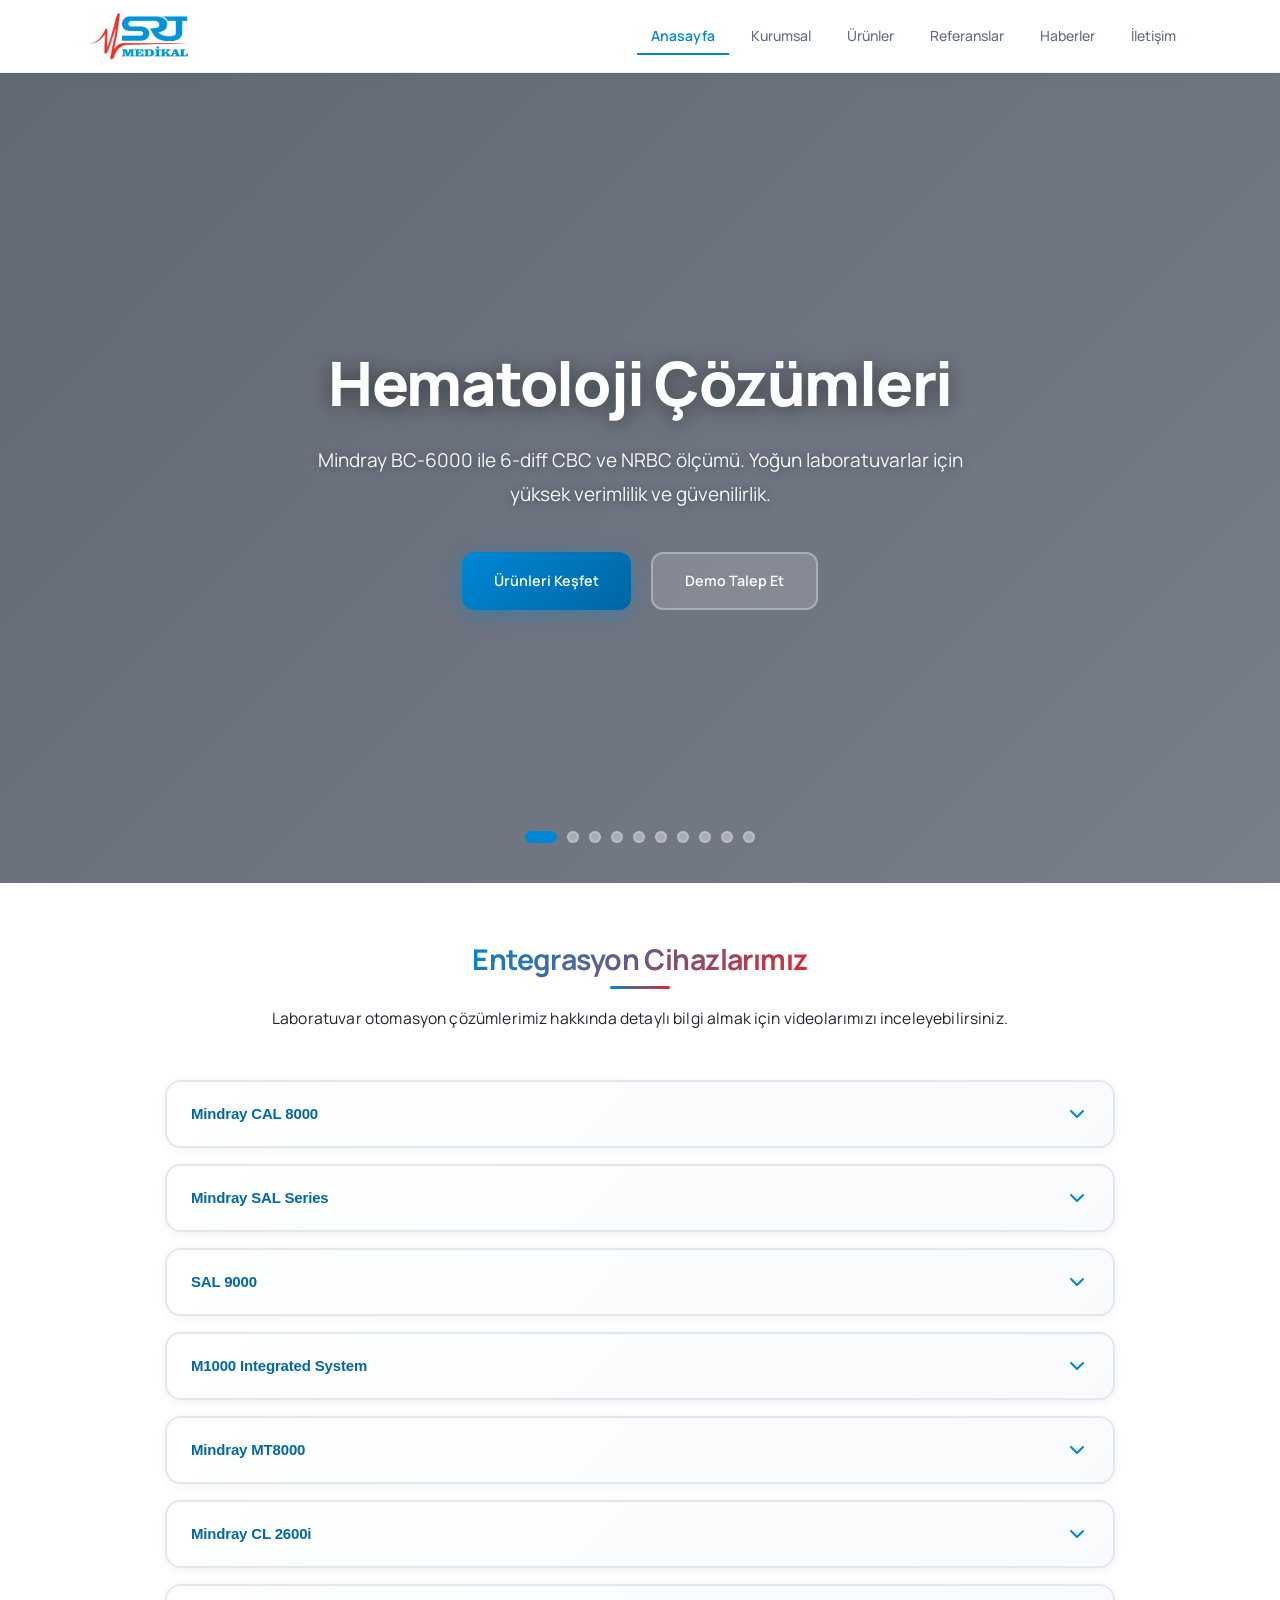
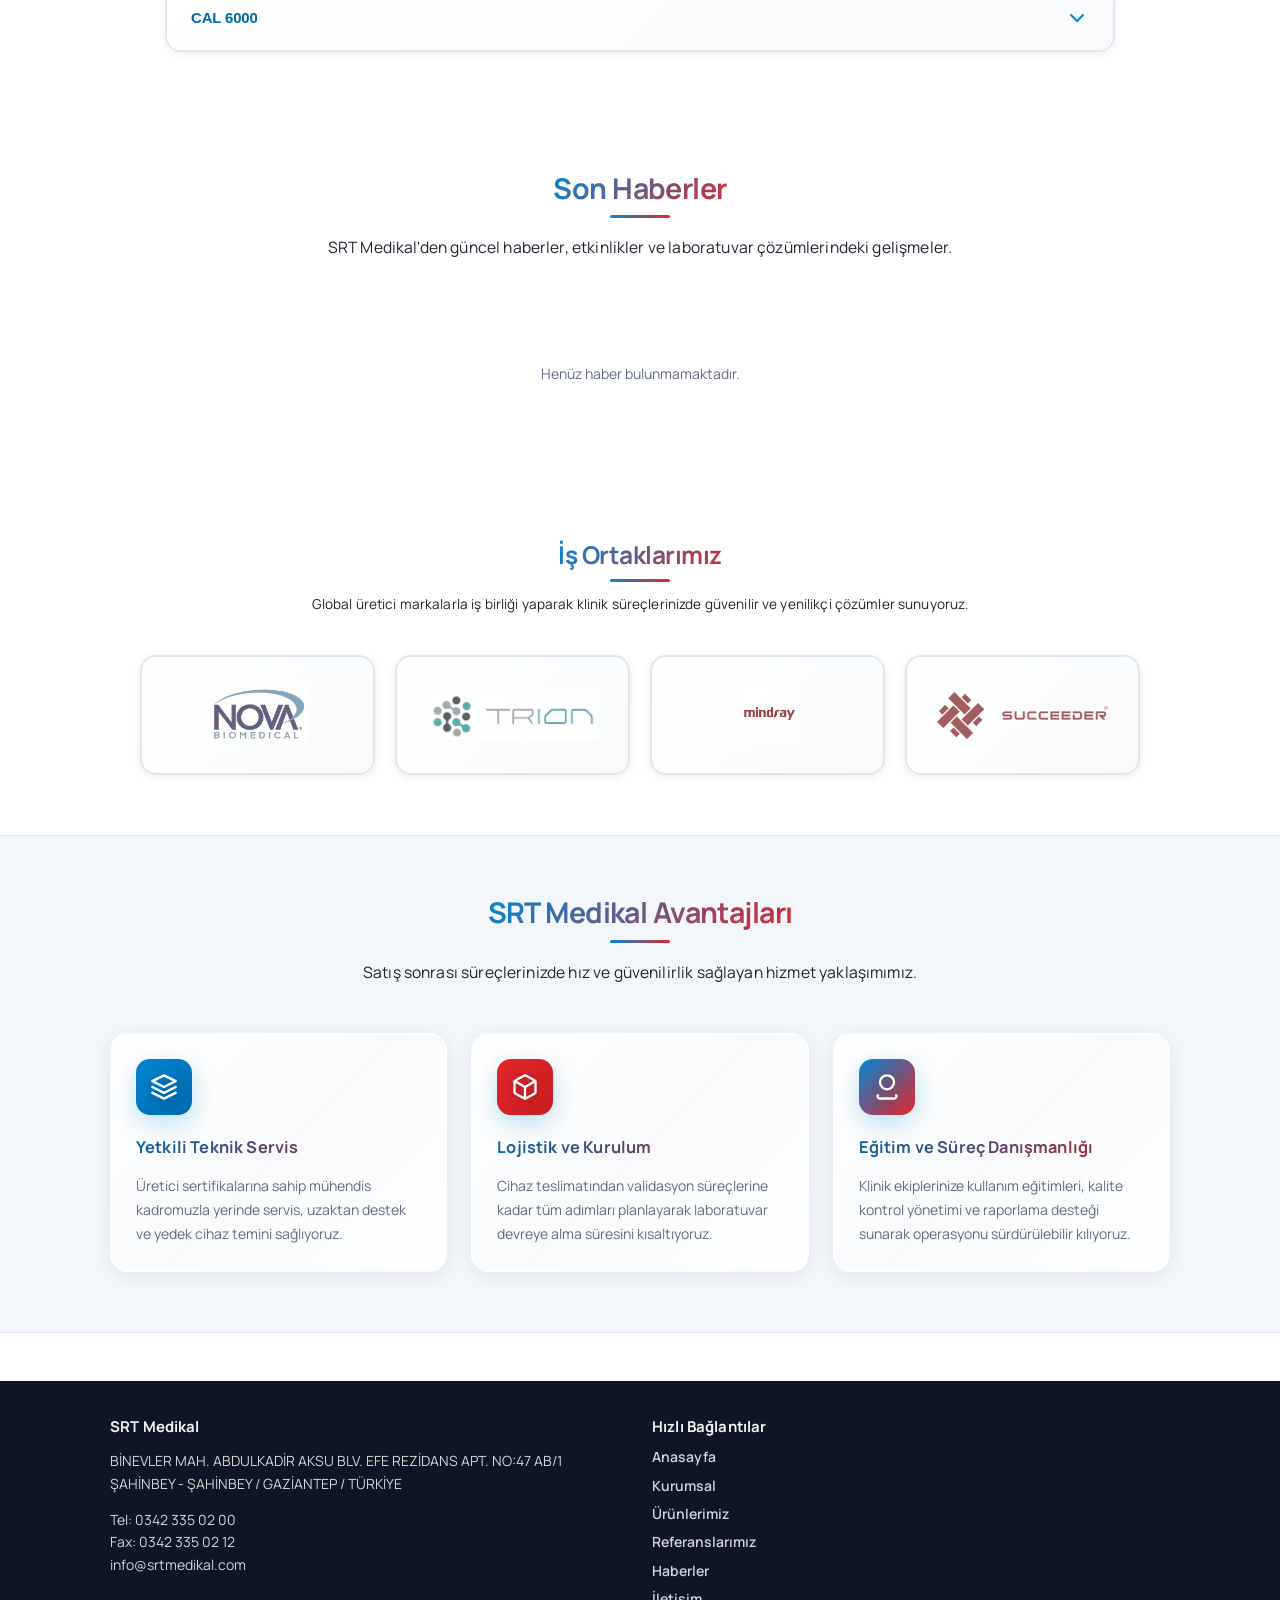
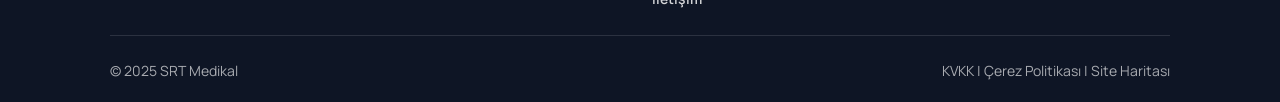
==== index.html @ 56315df8 "Add files via upload" ====
<!DOCTYPE html>
<html lang="tr">
  <head>
    <meta charset="utf-8" />
    <meta name="viewport" content="width=device-width, initial-scale=1, maximum-scale=5" />
    <title>SRT Medikal | Laboratuvar ve Yoğun Bakım Çözümleri</title>
    <meta
      name="description"
      content="SRT Medikal; hematoloji, kan gazı, biyokimya ve yoğun bakım çözümlerinde yetkili distribütör. Ürünlerimizi keşfedin, teknik destek ve teklif için bize ulaşın."
    />
    <link rel="preconnect" href="https://fonts.gstatic.com" crossorigin />
    <link
      href="https://fonts.googleapis.com/css2?family=Manrope:wght@400;500;600;700;800;900&display=swap&subset=latin,latin-ext"
      rel="stylesheet"
    />
    <link rel="stylesheet" href="css/styles.css?v=4.7" />
    <script src="js/main.js?v=4.4" defer></script>
    <script src="js/hero-slider.js" defer></script>
    <script src="js/news-data.js" defer></script>
    <script src="js/home-news.js" defer></script>
    <noscript>
      <style>
        body { font-family: -apple-system, BlinkMacSystemFont, 'Segoe UI', Arial, sans-serif; }
        .hero-home { min-height: 100vh; }
      </style>
    </noscript>
    <meta http-equiv="Cache-Control" content="no-cache, no-store, must-revalidate" />
    <meta http-equiv="Pragma" content="no-cache" />
    <meta http-equiv="Expires" content="0" />
  </head>
  <body>
    <a class="skip-link" href="#main">İçeriğe geç</a>
    <header class="site-header" id="top">
      <div class="container header-inner">
        <a class="brand" href="index.html" aria-label="SRT Medikal Anasayfa">
          <img src="logo.png" alt="SRT Medikal Logo" class="brand-mark" />
        </a>
        <nav class="primary-nav" aria-label="Ana menü">
          <button
            class="nav-toggle"
            type="button"
            aria-expanded="false"
            aria-controls="nav-links"
          >
            <span class="nav-toggle-line"></span>
            <span class="nav-toggle-line"></span>
            <span class="nav-toggle-line"></span>
            <span class="visually-hidden">Menüyü Aç/Kapat</span>
          </button>
          <ul class="nav-links" id="nav-links" aria-expanded="false">
            <li><a class="is-active" href="index.html" data-hero-image="0">Anasayfa</a></li>
            <li><a href="kurumsal.html" data-hero-image="1">Kurumsal</a></li>
            <li><a href="urunler.html" data-hero-image="2">Ürünler</a></li>
            <li><a href="referanslar.html" data-hero-image="3">Referanslar</a></li>
            <li><a href="haberler.html">Haberler</a></li>
            <li><a href="iletisim.html" data-hero-image="4">İletişim</a></li>
          </ul>
        </nav>
      </div>
    </header>

    <main id="main">
      <section class="hero-slider" aria-labelledby="hero-title">
        <div class="hero-slides">
          <!-- Slide 1 -->
          <div class="hero-slide active" style="background-image: url('https://www.mindray.com/content/dam/xpace/en/products-solutions/products/laboratory-diagnostics/hematology/medium-test-volume/bc-6000/glp18-s3.jpg');">
            <div class="hero-slide-overlay"></div>
            <div class="hero-slide-content">
              <h1 class="hero-slide-title">Hematoloji Çözümleri</h1>
              <p class="hero-slide-text">Mindray BC-6000 ile 6-diff CBC ve NRBC ölçümü. Yoğun laboratuvarlar için yüksek verimlilik ve güvenilirlik.</p>
              <div class="hero-slide-actions">
                <a href="urunler.html" class="btn-slide btn-primary-slide">Ürünleri Keşfet</a>
                <a href="iletisim.html" class="btn-slide btn-outline-slide">Demo Talep Et</a>
              </div>
            </div>
          </div>
          
          <!-- Slide 2 -->
          <div class="hero-slide hero-slide-blood-gas" style="background-image: url('https://bimedis.com/img/vimg/3958293/original');">
            <div class="hero-slide-overlay"></div>
            <div class="hero-slide-content">
              <h1 class="hero-slide-title">Kan Gazı Analiz Sistemleri</h1>
              <p class="hero-slide-text">Stat Profile Prime Plus ile 90 saniyede kapsamlı kritik bakım paneli. Otomatik sıvı QC desteği ile kesintisiz operasyon.</p>
              <div class="hero-slide-actions">
                <a href="urunler.html" class="btn-slide btn-primary-slide">Ürünleri Keşfet</a>
                <a href="iletisim.html" class="btn-slide btn-outline-slide">Demo Talep Et</a>
              </div>
            </div>
          </div>
          
          <!-- Slide 3 -->
          <div class="hero-slide" style="background-image: url('https://www.mindray.com/content/dam/xpace/en/products-solutions/products/laboratory-diagnostics/chemistry/medium-test-volume/bs-600m/bs-600m-fig2-pc.jpg');">
            <div class="hero-slide-overlay"></div>
            <div class="hero-slide-content">
              <h1 class="hero-slide-title">Biyokimya Analiz Platformları</h1>
              <p class="hero-slide-text">Mindray BS-600M ile modüler tasarım ve düşük reaktif tüketimi. Verimli laboratuvar operasyonları için ideal çözüm.</p>
              <div class="hero-slide-actions">
                <a href="urunler.html" class="btn-slide btn-primary-slide">Ürünleri Keşfet</a>
                <a href="iletisim.html" class="btn-slide btn-outline-slide">Demo Talep Et</a>
              </div>
            </div>
          </div>
          
          <!-- Slide 4 -->
          <div class="hero-slide" style="background-image: url('https://static.wixstatic.com/media/48ddcc_31ad8bd85962411aba14ca8b6271fc6b~mv2.jpg/v1/crop/x_0,y_85,w_2560,h_1429/fill/w_1210,h_678,al_c,q_85,usm_0.66_1.00_0.01,enc_avif,quality_auto/TRIchem-FRONT.jpg');">
            <div class="hero-slide-overlay"></div>
            <div class="hero-slide-content">
              <h1 class="hero-slide-title">İdrar Analiz Çözümleri</h1>
              <p class="hero-slide-text">Tam otomatik idrar mikroskopisi ve kimyasal analiz sistemleri. Hızlı ve güvenilir sonuçlar için gelişmiş teknoloji.</p>
              <div class="hero-slide-actions">
                <a href="urunler.html" class="btn-slide btn-primary-slide">Ürünleri Keşfet</a>
                <a href="iletisim.html" class="btn-slide btn-outline-slide">Demo Talep Et</a>
              </div>
            </div>
          </div>
          
          <!-- Slide 5 -->
          <div class="hero-slide" style="background-image: url('https://www.mindray.com/content/dam/xpace/en/products-solutions/products/laboratory-diagnostics/chemistry/large-test-volume/bs-2000m/glp29-s1-web.jpg');">
            <div class="hero-slide-overlay"></div>
            <div class="hero-slide-content">
              <h1 class="hero-slide-title">Yüksek Hacimli Biyokimya</h1>
              <p class="hero-slide-text">Mindray BS-2000M ile yüksek hacimli laboratuvarlar için gelişmiş biyokimya analizi. Tam otomatik işlem ve yüksek verimlilik.</p>
              <div class="hero-slide-actions">
                <a href="urunler.html" class="btn-slide btn-primary-slide">Ürünleri Keşfet</a>
                <a href="iletisim.html" class="btn-slide btn-outline-slide">Demo Talep Et</a>
              </div>
            </div>
          </div>
          
          <!-- Slide 6 -->
          <div class="hero-slide" style="background-image: url('https://www.mindray.com/content/dam/xpace/en/products-solutions/products/laboratory-diagnostics/chemiluminescence-immunoassay/large-test-volume/sal-6000/glp96-s2.jpg');">
            <div class="hero-slide-overlay"></div>
            <div class="hero-slide-content">
              <h1 class="hero-slide-title">Entegre Laboratuvar Sistemleri</h1>
              <p class="hero-slide-text">SAL 6000 ile kimya ve immünoassay entegrasyonu. Yüksek hacimli laboratuvarlar için ideal çözüm ve otomasyon.</p>
              <div class="hero-slide-actions">
                <a href="urunler.html" class="btn-slide btn-primary-slide">Ürünleri Keşfet</a>
                <a href="iletisim.html" class="btn-slide btn-outline-slide">Demo Talep Et</a>
              </div>
            </div>
          </div>
          
          <!-- Slide 7 -->
          <div class="hero-slide" style="background-image: url('https://www.succeeder.com/uploads/SF9200_20220713095902.jpg');">
            <div class="hero-slide-overlay"></div>
            <div class="hero-slide-content">
              <h1 class="hero-slide-title">Koagülasyon Analizörleri</h1>
              <p class="hero-slide-text">Succeeder SF-9200 ile tam otomatik pıhtılaşma analizi. Büyük düzey laboratuvarlar için yüksek kapasiteli sistem ve geniş test menüsü.</p>
              <div class="hero-slide-actions">
                <a href="urunler.html" class="btn-slide btn-primary-slide">Ürünleri Keşfet</a>
                <a href="iletisim.html" class="btn-slide btn-outline-slide">Demo Talep Et</a>
              </div>
            </div>
          </div>
          
          <!-- Slide 8 -->
          <div class="hero-slide" style="background-image: url('https://www.mindray.com/content/dam/xpace/en/products-solutions/products/laboratory-diagnostics/chemiluminescence-immunoassay/large-test-volume/cl-6000i/glp60-s2.jpg');">
            <div class="hero-slide-overlay"></div>
            <div class="hero-slide-content">
              <h1 class="hero-slide-title">Hormon Çözümleri</h1>
              <p class="hero-slide-text">Mindray CL-6000i kemilüminesans immünoassay analizörü. Yüksek test hacmi laboratuvarlar için tam otomatik ve güvenilir sonuçlar.</p>
              <div class="hero-slide-actions">
                <a href="urunler.html" class="btn-slide btn-primary-slide">Ürünleri Keşfet</a>
                <a href="iletisim.html" class="btn-slide btn-outline-slide">Demo Talep Et</a>
              </div>
            </div>
          </div>
          
          <!-- Slide 9 -->
          <div class="hero-slide" style="background-image: url('https://novabiodev.com/wp-content/uploads/2025/01/New_glucose_meter_blood_gas_analyzer_press_release-257x300.png');">
            <div class="hero-slide-overlay"></div>
            <div class="hero-slide-content">
              <h1 class="hero-slide-title">Hospital Glukoz/Keton Metre</h1>
              <p class="hero-slide-text">StatStrip Yeni Nesil ile Linux tabanlı işletim sistemi ve gelişmiş siber güvenlik. Tüm kritik hasta örnekleri için FDA onaylı tek glukoz metre.</p>
              <div class="hero-slide-actions">
                <a href="urunler.html" class="btn-slide btn-primary-slide">Ürünleri Keşfet</a>
                <a href="iletisim.html" class="btn-slide btn-outline-slide">Demo Talep Et</a>
              </div>
            </div>
          </div>
          
          <!-- Slide 10 -->
          <div class="hero-slide" style="background-image: url('https://static.wixstatic.com/media/48ddcc_e982a02749e948119611a377b3e0fdd2~mv2.jpg/v1/fill/w_720,h_450,al_c,lg_1,q_80,enc_avif,quality_auto/48ddcc_e982a02749e948119611a377b3e0fdd2~mv2.jpg');">
            <div class="hero-slide-overlay"></div>
            <div class="hero-slide-content">
              <h1 class="hero-slide-title">İdrar Mikroskopisi Analizörü</h1>
              <p class="hero-slide-text">TRIsed-200 ile yapay zeka destekli tam otomatik idrar mikroskopisi. Akış hücresi teknolojisi ve 120 test/saat kapasitesi.</p>
              <div class="hero-slide-actions">
                <a href="urunler.html" class="btn-slide btn-primary-slide">Ürünleri Keşfet</a>
                <a href="iletisim.html" class="btn-slide btn-outline-slide">Demo Talep Et</a>
              </div>
            </div>
          </div>
        </div>
        
        <!-- Navigation dots -->
        <div class="hero-nav-dots">
          <span class="hero-dot active" data-slide="0"></span>
          <span class="hero-dot" data-slide="1"></span>
          <span class="hero-dot" data-slide="2"></span>
          <span class="hero-dot" data-slide="3"></span>
          <span class="hero-dot" data-slide="4"></span>
          <span class="hero-dot" data-slide="5"></span>
          <span class="hero-dot" data-slide="6"></span>
          <span class="hero-dot" data-slide="7"></span>
          <span class="hero-dot" data-slide="8"></span>
          <span class="hero-dot" data-slide="9"></span>
        </div>
      </section>

      <section class="section" aria-labelledby="integration-title">
        <div class="container">
          <div class="integration-header">
            <h2 id="integration-title" class="integration-title">
              <span class="title-text">Entegrasyon Cihazlarımız</span>
            </h2>
            <p class="integration-lead">
              Laboratuvar otomasyon çözümlerimiz hakkında detaylı bilgi almak için videolarımızı inceleyebilirsiniz.
            </p>
          </div>
          <div class="video-accordion-list">
            <article class="video-accordion-item">
              <button class="video-accordion-button" type="button" aria-expanded="false">
                <span class="video-accordion-title">Mindray CAL 8000</span>
                <svg class="video-accordion-icon" width="20" height="20" viewBox="0 0 24 24" fill="none">
                  <path d="M6 9L12 15L18 9" stroke="currentColor" stroke-width="2" stroke-linecap="round" stroke-linejoin="round"/>
                </svg>
              </button>
              <div class="video-accordion-content" hidden>
                <video controls>
                  <source src="entegrasyon/Mindray%20CAL%208000_5.mp4" type="video/mp4">
                  Tarayıcınız video oynatmayı desteklemiyor.
                </video>
              </div>
            </article>
            <article class="video-accordion-item">
              <button class="video-accordion-button" type="button" aria-expanded="false">
                <span class="video-accordion-title">Mindray SAL Series</span>
                <svg class="video-accordion-icon" width="20" height="20" viewBox="0 0 24 24" fill="none">
                  <path d="M6 9L12 15L18 9" stroke="currentColor" stroke-width="2" stroke-linecap="round" stroke-linejoin="round"/>
                </svg>
              </button>
              <div class="video-accordion-content" hidden>
                <video controls>
                  <source src="entegrasyon/Mindray%20SAL%20Series%20Introduction_2.mp4" type="video/mp4">
                  Tarayıcınız video oynatmayı desteklemiyor.
                </video>
              </div>
            </article>
            <article class="video-accordion-item">
              <button class="video-accordion-button" type="button" aria-expanded="false">
                <span class="video-accordion-title">SAL 9000</span>
                <svg class="video-accordion-icon" width="20" height="20" viewBox="0 0 24 24" fill="none">
                  <path d="M6 9L12 15L18 9" stroke="currentColor" stroke-width="2" stroke-linecap="round" stroke-linejoin="round"/>
                </svg>
              </button>
              <div class="video-accordion-content" hidden>
                <video controls>
                  <source src="entegrasyon/SAL%209000%20Integrated%20Chemistry%20and%20Immunoassay%20System.mp4" type="video/mp4">
                  Tarayıcınız video oynatmayı desteklemiyor.
                </video>
              </div>
            </article>
            <article class="video-accordion-item">
              <button class="video-accordion-button" type="button" aria-expanded="false">
                <span class="video-accordion-title">M1000 Integrated System</span>
                <svg class="video-accordion-icon" width="20" height="20" viewBox="0 0 24 24" fill="none">
                  <path d="M6 9L12 15L18 9" stroke="currentColor" stroke-width="2" stroke-linecap="round" stroke-linejoin="round"/>
                </svg>
              </button>
              <div class="video-accordion-content" hidden>
                <video controls>
                  <source src="entegrasyon/M1000%20Integrated%20System_%20Expanding%20your%20possibilities%20with%20just%204.5m%C2%B2.mp4" type="video/mp4">
                  Tarayıcınız video oynatmayı desteklemiyor.
                </video>
              </div>
            </article>
            <article class="video-accordion-item">
              <button class="video-accordion-button" type="button" aria-expanded="false">
                <span class="video-accordion-title">Mindray MT8000</span>
                <svg class="video-accordion-icon" width="20" height="20" viewBox="0 0 24 24" fill="none">
                  <path d="M6 9L12 15L18 9" stroke="currentColor" stroke-width="2" stroke-linecap="round" stroke-linejoin="round"/>
                </svg>
              </button>
              <div class="video-accordion-content" hidden>
                <video controls>
                  <source src="entegrasyon/MT8000%20Mindray_%20Automatizaci%C3%B3n%20Total%20para%20Laboratorios%20Inteligentes%20_%20Tecnolog%C3%ADa%20M%C3%A9dica%20Avanzada.mp4" type="video/mp4">
                  Tarayıcınız video oynatmayı desteklemiyor.
                </video>
              </div>
            </article>
            <article class="video-accordion-item">
              <button class="video-accordion-button" type="button" aria-expanded="false">
                <span class="video-accordion-title">Mindray CL 2600i</span>
                <svg class="video-accordion-icon" width="20" height="20" viewBox="0 0 24 24" fill="none">
                  <path d="M6 9L12 15L18 9" stroke="currentColor" stroke-width="2" stroke-linecap="round" stroke-linejoin="round"/>
                </svg>
              </button>
              <div class="video-accordion-content" hidden>
                <video controls>
                  <source src="entegrasyon/Mindray%20CL%202600i.mp4" type="video/mp4">
                  Tarayıcınız video oynatmayı desteklemiyor.
                </video>
              </div>
            </article>
            <article class="video-accordion-item">
              <button class="video-accordion-button" type="button" aria-expanded="false">
                <span class="video-accordion-title">CAL 6000</span>
                <svg class="video-accordion-icon" width="20" height="20" viewBox="0 0 24 24" fill="none">
                  <path d="M6 9L12 15L18 9" stroke="currentColor" stroke-width="2" stroke-linecap="round" stroke-linejoin="round"/>
                </svg>
              </button>
              <div class="video-accordion-content" hidden>
                <video controls>
                  <source src="entegrasyon/CAL%206000%20Bench-top%20Cellular%20Analysis%20Line%20-%20Hematology%20Automation%20within%20Reach.mp4" type="video/mp4">
                  Tarayıcınız video oynatmayı desteklemiyor.
                </video>
              </div>
            </article>
          </div>
        </div>
      </section>

      <section class="section" aria-labelledby="latest-news-title">
        <div class="container">
          <div class="news-header-home">
            <h2 id="latest-news-title" class="news-title-home">
              <span class="title-text">Son Haberler</span>
            </h2>
            <p class="news-lead-home">
              SRT Medikal'den güncel haberler, etkinlikler ve laboratuvar çözümlerindeki gelişmeler.
            </p>
          </div>
          <div id="latest-news-container" class="latest-news-grid"></div>
          <div id="latest-news-loading" class="news-loading-home" style="display: none;">
            <p>Haberler yükleniyor...</p>
          </div>
          <div id="latest-news-empty" class="news-empty-home" style="display: none;">
            <p>Henüz haber bulunmamaktadır.</p>
          </div>
        </div>
      </section>

      <section class="section" aria-labelledby="partners-title">
        <div class="container">
          <div class="partners-header">
            <h2 id="partners-title" class="partners-title">
              <span class="title-text">İş Ortaklarımız</span>
            </h2>
            <p class="partners-lead">
              Global üretici markalarla iş birliği yaparak klinik süreçlerinizde güvenilir ve yenilikçi çözümler sunuyoruz.
            </p>
          </div>
          <div class="partner-logos">
            <div class="partner-logo-card">
              <img
                src="iş/53e14ddc-0109-0039-a057-657b97b1da42.jpg"
                alt="İş ortağı logosu 1"
              />
            </div>
            <div class="partner-logo-card">
              <img
                src="iş/Adsız.jpg"
                alt="İş ortağı logosu 2"
              />
            </div>
            <div class="partner-logo-card">
              <img
                src="iş/images.png"
                alt="İş ortağı logosu 3"
              />
            </div>
            <div class="partner-logo-card">
              <img
                src="iş/logo_new.webp"
                alt="İş ortağı logosu 4"
              />
            </div>
          </div>
        </div>
      </section>

      <section class="section section-light" aria-labelledby="support-title">
        <div class="container">
          <div class="advantages-header">
            <h2 id="support-title" class="advantages-title">
              <span class="title-text">SRT Medikal Avantajları</span>
            </h2>
            <p class="advantages-lead">
              Satış sonrası süreçlerinizde hız ve güvenilirlik sağlayan hizmet yaklaşımımız.
            </p>
          </div>
          <div class="info-columns">
            <article class="info-card">
              <div class="info-card-icon">
                <svg width="48" height="48" viewBox="0 0 24 24" fill="none" xmlns="http://www.w3.org/2000/svg">
                  <path d="M12 2L2 7L12 12L22 7L12 2Z" stroke="currentColor" stroke-width="2" stroke-linecap="round" stroke-linejoin="round"/>
                  <path d="M2 17L12 22L22 17" stroke="currentColor" stroke-width="2" stroke-linecap="round" stroke-linejoin="round"/>
                  <path d="M2 12L12 17L22 12" stroke="currentColor" stroke-width="2" stroke-linecap="round" stroke-linejoin="round"/>
                </svg>
              </div>
              <h3>Yetkili Teknik Servis</h3>
              <p>
                Üretici sertifikalarına sahip mühendis kadromuzla yerinde servis, uzaktan destek ve
                yedek cihaz temini sağlıyoruz.
              </p>
            </article>
            <article class="info-card">
              <div class="info-card-icon">
                <svg width="48" height="48" viewBox="0 0 24 24" fill="none" xmlns="http://www.w3.org/2000/svg">
                  <path d="M21 16V8C20.9996 7.64928 20.9071 7.30481 20.7315 7.00116C20.556 6.69751 20.3037 6.44536 20 6.27L13 2.27C12.696 2.09446 12.3511 2.00205 12 2.00205C11.6489 2.00205 11.304 2.09446 11 2.27L4 6.27C3.69626 6.44536 3.44398 6.69751 3.26846 7.00116C3.09294 7.30481 3.00036 7.64928 3 8V16C3.00036 16.3507 3.09294 16.6952 3.26846 16.9988C3.44398 17.3025 3.69626 17.5546 4 17.73L11 21.73C11.304 21.9055 11.6489 21.9979 12 21.9979C12.3511 21.9979 12.696 21.9055 13 21.73L20 17.73C20.3037 17.5546 20.556 17.3025 20.7315 16.9988C20.9071 16.6952 20.9996 16.3507 21 16Z" stroke="currentColor" stroke-width="2" stroke-linecap="round" stroke-linejoin="round"/>
                  <path d="M3.27 6.96L12 12.01L20.73 6.96" stroke="currentColor" stroke-width="2" stroke-linecap="round" stroke-linejoin="round"/>
                  <path d="M12 22.08V12" stroke="currentColor" stroke-width="2" stroke-linecap="round" stroke-linejoin="round"/>
                </svg>
              </div>
              <h3>Lojistik ve Kurulum</h3>
              <p>
                Cihaz teslimatından validasyon süreçlerine kadar tüm adımları planlayarak laboratuvar
                devreye alma süresini kısaltıyoruz.
              </p>
            </article>
            <article class="info-card">
              <div class="info-card-icon">
                <svg width="48" height="48" viewBox="0 0 24 24" fill="none" xmlns="http://www.w3.org/2000/svg">
                  <path d="M12 14C15.3137 14 18 11.3137 18 8C18 4.68629 15.3137 2 12 2C8.68629 2 6 4.68629 6 8C6 11.3137 8.68629 14 12 14Z" stroke="currentColor" stroke-width="2" stroke-linecap="round" stroke-linejoin="round"/>
                  <path d="M4.27 19C4.08724 19.3031 3.97851 19.6457 3.951 20C3.97851 20.3543 4.08724 20.6969 4.27 21C4.45276 21.3031 4.70547 21.5568 5.00882 21.7396C5.31217 21.9223 5.65676 22.0291 6.011 22.05C6.36524 22.0709 6.71839 22.0062 7.043 21.86H16.957C17.2816 22.0062 17.6348 22.0709 17.989 22.05C18.3432 22.0291 18.6878 21.9223 18.9912 21.7396C19.2945 21.5568 19.5472 21.3031 19.73 21C19.9128 20.6969 20.0215 20.3543 20.049 20C20.0215 19.6457 19.9128 19.3031 19.73 19" stroke="currentColor" stroke-width="2" stroke-linecap="round" stroke-linejoin="round"/>
                </svg>
              </div>
              <h3>Eğitim ve Süreç Danışmanlığı</h3>
              <p>
                Klinik ekiplerinize kullanım eğitimleri, kalite kontrol yönetimi ve raporlama desteği
                sunarak operasyonu sürdürülebilir kılıyoruz.
              </p>
            </article>
          </div>
        </div>
      </section>
    </main>

    <footer class="site-footer">
      <div class="container footer-inner">
        <div class="footer-top">
          <div class="footer-block">
            <h3>SRT Medikal</h3>
            <p>
              BİNEVLER MAH. ABDULKADİR AKSU BLV. EFE REZİDANS APT. NO:47 AB/1 ŞAHİNBEY -
              ŞAHİNBEY / GAZİANTEP / TÜRKİYE
            </p>
            <p>
              <a href="tel:+903423350200">Tel: 0342 335 02 00</a><br />
              <a href="fax:+903423350212">Fax: 0342 335 02 12</a><br />
              <a href="mailto:info@srtmedikal.com">info@srtmedikal.com</a>
            </p>
          </div>
          <div class="footer-block">
            <h3>Hızlı Bağlantılar</h3>
            <ul class="footer-links">
              <li><a href="index.html">Anasayfa</a></li>
              <li><a href="kurumsal.html">Kurumsal</a></li>
              <li><a href="urunler.html">Ürünlerimiz</a></li>
              <li><a href="referanslar.html">Referanslarımız</a></li>
              <li><a href="haberler.html">Haberler</a></li>
              <li><a href="iletisim.html">İletişim</a></li>
            </ul>
          </div>
        </div>
        <div class="footer-bottom">
          <span>© 2025 SRT Medikal</span>
          <span>KVKK | Çerez Politikası | Site Haritası</span>
        </div>
      </div>
    </footer>
    <script>
      // Mobil menü için inline script - güvenilir çalışması için
      (function() {
        function initMobileMenu() {
          const navToggle = document.querySelector('.nav-toggle');
          const navLinks = document.querySelector('.nav-links');
          
          if (!navToggle || !navLinks) {
            console.log('Menu elements not found');
            return;
          }
          
          console.log('Menu elements found, setting up listeners');
          
          navToggle.addEventListener('click', function(e) {
            e.preventDefault();
            e.stopPropagation();
            console.log('Menu button clicked');
            
            const isOpen = navLinks.classList.contains('is-open');
            console.log('Current state:', isOpen);
            
            if (isOpen) {
              navLinks.classList.remove('is-open');
              navToggle.setAttribute('aria-expanded', 'false');
              navLinks.setAttribute('aria-expanded', 'false');
              console.log('Menu closed');
            } else {
              navLinks.classList.add('is-open');
              navToggle.setAttribute('aria-expanded', 'true');
              navLinks.setAttribute('aria-expanded', 'true');
              console.log('Menu opened');
            }
          });
          
          // Linklere tıklandığında menüyü kapat
          navLinks.querySelectorAll('a').forEach(function(link) {
            link.addEventListener('click', function() {
              navLinks.classList.remove('is-open');
              navToggle.setAttribute('aria-expanded', 'false');
              navLinks.setAttribute('aria-expanded', 'false');
            });
          });
        }
        
        // DOM yüklendiğinde çalıştır
        if (document.readyState === 'loading') {
          document.addEventListener('DOMContentLoaded', initMobileMenu);
        } else {
          initMobileMenu();
        }
        
        // Ek güvenlik için kısa bir gecikme ile de çalıştır
        setTimeout(initMobileMenu, 100);
      })();
    </script>
  </body>
</html>
---- css/styles.css ----
:root {
  --blue: #0087d4;
  --blue-dark: #0067aa;
  --red: #e5252a;
  --red-dark: #c51f24;
  --gray-050: #fafbfd;
  --gray-100: #f3f6fb;
  --gray-200: #e1e7f1;
  --gray-400: #98a2b8;
  --gray-600: #626c82;
  --gray-800: #1f2430;
  --radius-lg: 18px;
  --radius-md: 14px;
  --radius-sm: 8px;
  --transition: 180ms ease-in-out;
  font-family: 'Manrope', -apple-system, BlinkMacSystemFont, 'Segoe UI', Roboto, 'Helvetica Neue', Arial, sans-serif;
}

/* Global site ölçeklendirme - %85 küçültme */
html {
  font-size: 85%;
}

/* Font loading fallback */
@supports not (font-display: swap) {
  body {
    font-family: -apple-system, BlinkMacSystemFont, 'Segoe UI', Roboto, 'Helvetica Neue', Arial, sans-serif;
  }
}

*,
*::before,
*::after {
  box-sizing: border-box;
}

html {
  -webkit-text-size-adjust: 100%;
  -ms-text-size-adjust: 100%;
}

body {
  margin: 0;
  padding: 0;
  font-size: 14px;
  line-height: 1.6;
  color: var(--gray-800);
  background: #fff;
  font-family: 'Manrope', -apple-system, BlinkMacSystemFont, 'Segoe UI', Roboto, 'Helvetica Neue', Arial, sans-serif;
  -webkit-font-smoothing: antialiased;
  -moz-osx-font-smoothing: grayscale;
  text-rendering: optimizeLegibility;
  overflow-x: hidden;
}

/* Touch-friendly elements */
button,
a,
input,
select,
textarea {
  touch-action: manipulation;
  -webkit-tap-highlight-color: rgba(0, 135, 212, 0.2);
}

button,
.btn,
.nav-toggle {
  min-height: 44px;
  min-width: 44px;
}

img {
  max-width: 100%;
  display: block;
}

.visually-hidden {
  position: absolute;
  width: 1px;
  height: 1px;
  padding: 0;
  margin: -1px;
  overflow: hidden;
  clip: rect(0, 0, 0, 0);
  white-space: nowrap;
  border: 0;
}

a {
  text-decoration: none;
  color: inherit;
}

.skip-link {
  position: absolute;
  left: 16px;
  top: -999px;
  background: var(--blue);
  color: #fff;
  padding: 8px 12px;
  border-radius: var(--radius-sm);
}

.skip-link:focus {
  top: 16px;
}

.container {
  width: min(1100px, 92%);
  margin: 0 auto;
  padding: 0 20px;
}

@media (max-width: 640px) {
  .container {
    padding: 0 16px;
  }
}

@media (max-width: 480px) {
  .container {
    padding: 0 12px;
  }
}

.site-header {
  position: sticky;
  top: 0;
  z-index: 20;
  background: rgba(255, 255, 255, 0.98);
  backdrop-filter: blur(20px) saturate(180%);
  -webkit-backdrop-filter: blur(20px) saturate(180%);
  border-bottom: 1px solid rgba(0, 0, 0, 0.06);
  box-shadow: 0 2px 16px rgba(0, 0, 0, 0.04);
  transition: all 0.3s ease;
}

.site-header-overlay {
  position: absolute;
  top: 0;
  left: 0;
  right: 0;
  background: rgba(0, 0, 0, 0.25);
  backdrop-filter: blur(25px) saturate(180%);
  -webkit-backdrop-filter: blur(25px) saturate(180%);
  border-bottom: 1px solid rgba(255, 255, 255, 0.08);
  transition: all 0.4s cubic-bezier(0.4, 0, 0.2, 1);
  margin: 0;
  padding: 0;
  z-index: 100;
  box-shadow: 0 4px 24px rgba(0, 0, 0, 0.1);
}

.site-header-overlay:hover {
  background: rgba(0, 0, 0, 0.4);
  backdrop-filter: blur(30px) saturate(180%);
  -webkit-backdrop-filter: blur(30px) saturate(180%);
  border-bottom-color: rgba(255, 255, 255, 0.12);
  box-shadow: 0 8px 32px rgba(0, 0, 0, 0.15);
}

.header-inner {
  display: flex;
  align-items: center;
  justify-content: space-between;
  gap: 16px;
  padding: 12px 0;
}

@media (max-width: 640px) {
  .header-inner {
    padding: 12px 0;
    gap: 16px;
  }
}

@media (max-width: 480px) {
  .header-inner {
    padding: 10px 0;
    gap: 12px;
  }
}

.brand {
  display: inline-flex;
  align-items: center;
  gap: 12px;
  font-weight: 700;
  letter-spacing: 0.08em;
  text-transform: uppercase;
  font-size: 16px;
}

.brand-mark {
  height: 48px;
  width: auto;
}

@media (max-width: 640px) {
  .brand-mark {
    height: 42px;
  }
}

@media (max-width: 480px) {
  .brand-mark {
    height: 38px;
  }
}

.site-header-overlay .brand-mark {
  filter: brightness(0) invert(1);
  -webkit-filter: brightness(0) invert(1);
}

.primary-nav {
  display: flex;
  align-items: center;
  gap: 14px;
}

.nav-toggle {
  display: none;
  flex-direction: column;
  gap: 4px;
  padding: 8px;
  border: none;
  background: none;
  cursor: pointer;
  touch-action: manipulation;
  -webkit-tap-highlight-color: transparent;
  z-index: 1001;
  position: relative;
  -webkit-appearance: none;
  appearance: none;
}

.nav-toggle:focus {
  outline: 2px solid var(--blue);
  outline-offset: 2px;
}

.nav-toggle span {
  width: 22px;
  height: 2px;
  background: var(--gray-800);
}

.site-header-overlay .nav-toggle span {
  background: rgba(255, 255, 255, 0.95);
  box-shadow: 0 2px 4px rgba(0, 0, 0, 0.3);
  transition: all 0.3s ease;
}

.site-header-overlay .nav-toggle:hover span {
  background: #fff;
  box-shadow: 0 2px 6px rgba(0, 0, 0, 0.4);
}

.nav-links {
  list-style: none;
  display: flex;
  align-items: center;
  gap: 8px;
  margin: 0;
  padding: 0;
  font-weight: 600;
}

.nav-links a {
  color: var(--gray-600);
  transition: all 0.4s cubic-bezier(0.4, 0, 0.2, 1);
  position: relative;
}

.site-header-overlay .nav-links a {
  color: rgba(255, 255, 255, 0.85);
  font-weight: 500;
  padding: 10px 18px;
  border-radius: 8px;
  transition: all 0.3s ease;
  position: relative;
  font-size: 0.95rem;
  letter-spacing: 0.01em;
}

.site-header-overlay .nav-links a:hover {
  color: #fff;
  background: rgba(255, 255, 255, 0.1);
}

.site-header-overlay .nav-links a.is-active {
  color: #fff;
  background: rgba(255, 255, 255, 0.15);
  font-weight: 600;
}

.nav-links a:hover,
.nav-links a.is-active {
  color: var(--red);
}

.nav-links a {
  position: relative;
  padding: 8px 14px;
  border-radius: 6px;
  transition: all 0.2s ease;
  font-weight: 500;
}

.nav-links a::after {
  content: '';
  position: absolute;
  left: 0;
  right: 0;
  bottom: -2px;
  height: 2px;
  background: var(--blue);
  transform: scaleX(0);
  transform-origin: left;
  transition: transform 0.3s ease;
}

.site-header-overlay .nav-links a::after {
  display: none;
}

.nav-links a:hover {
  color: var(--blue);
}

.nav-links a:hover::after,
.nav-links a.is-active::after {
  transform: scaleX(1);
}

.nav-links a.is-active {
  color: var(--blue);
  font-weight: 600;
}

.site-header-overlay .nav-links a:hover {
  background: rgba(255, 255, 255, 0.2);
}

.header-cta {
  padding: 8px 14px;
  border-radius: var(--radius-sm);
  background: var(--red);
  color: #fff;
  font-weight: 600;
  font-size: 0.9rem;
}

.header-cta:hover {
  background: var(--red-dark);
}

/* HERO SLIDER - Fotoğraf ve yazılar akıyor */
.hero-slider {
  position: relative;
  width: 100%;
  height: 90vh;
  min-height: 600px;
  max-height: 900px;
  overflow: hidden;
  margin-top: 0;
}

.hero-slides {
  position: relative;
  width: 100%;
  height: 100%;
}

.hero-slide {
  position: absolute;
  top: 0;
  left: 0;
  width: 100%;
  height: 100%;
  background-size: cover;
  background-position: center;
  background-repeat: no-repeat;
  opacity: 0;
  transition: opacity 1s ease-in-out;
  display: flex;
  align-items: center;
  justify-content: center;
}

.hero-slide.active {
  opacity: 1;
  z-index: 1;
}

/* Kan Gazı slide için özel stil - diğerleri gibi cover */
.hero-slide-blood-gas {
  background-size: cover;
  background-position: center center;
}

.hero-slide-overlay {
  position: absolute;
  top: 0;
  left: 0;
  width: 100%;
  height: 100%;
  background: linear-gradient(135deg, rgba(15, 23, 42, 0.65) 0%, rgba(30, 41, 59, 0.6) 100%);
  z-index: 1;
}

.hero-slide-content {
  position: relative;
  z-index: 2;
  max-width: 900px;
  padding: 60px 50px;
  text-align: center;
  color: #fff;
  animation: slideInUp 0.8s ease-out;
}

@keyframes slideInUp {
  from {
    opacity: 0;
    transform: translateY(30px);
  }
  to {
    opacity: 1;
    transform: translateY(0);
  }
}

.hero-slide-title {
  margin: 0 0 24px;
  font-size: clamp(2.5rem, 6vw, 4.5rem);
  font-weight: 800;
  line-height: 1.2;
  letter-spacing: -0.02em;
  color: #fff;
  text-shadow: 0 2px 20px rgba(0, 0, 0, 0.5);
}

.hero-slide-text {
  margin: 0 0 40px;
  font-size: clamp(1.1rem, 2.2vw, 1.4rem);
  line-height: 1.8;
  color: rgba(255, 255, 255, 0.95);
  text-shadow: 0 1px 10px rgba(0, 0, 0, 0.4);
  max-width: 700px;
  margin-left: auto;
  margin-right: auto;
}

.hero-slide-actions {
  display: flex;
  gap: 20px;
  justify-content: center;
  flex-wrap: wrap;
}

.btn-slide {
  display: inline-flex;
  align-items: center;
  gap: 10px;
  padding: 16px 32px;
  font-size: 1.05rem;
  font-weight: 600;
  text-decoration: none;
  border-radius: 12px;
  transition: all 0.3s ease;
  border: none;
  cursor: pointer;
}

.btn-primary-slide {
  background: linear-gradient(135deg, #0087d4 0%, #0066a3 100%);
  color: #fff;
  box-shadow: 0 4px 20px rgba(0, 135, 212, 0.4);
}

.btn-primary-slide:hover {
  transform: translateY(-3px);
  box-shadow: 0 6px 25px rgba(0, 135, 212, 0.5);
}

.btn-outline-slide {
  background: rgba(255, 255, 255, 0.15);
  color: #fff;
  border: 2px solid rgba(255, 255, 255, 0.3);
  backdrop-filter: blur(10px);
  -webkit-backdrop-filter: blur(10px);
}

.btn-outline-slide:hover {
  background: rgba(255, 255, 255, 0.25);
  border-color: rgba(255, 255, 255, 0.5);
  transform: translateY(-3px);
}

/* Navigation dots */
.hero-nav-dots {
  position: absolute;
  bottom: 40px;
  left: 50%;
  transform: translateX(-50%);
  z-index: 10;
  display: flex;
  gap: 10px;
  flex-wrap: wrap;
  justify-content: center;
  max-width: 90%;
}

.hero-dot {
  width: 12px;
  height: 12px;
  border-radius: 50%;
  background: rgba(255, 255, 255, 0.4);
  cursor: pointer;
  transition: all 0.3s ease;
  border: 2px solid rgba(255, 255, 255, 0.2);
}

.hero-dot:hover {
  background: rgba(255, 255, 255, 0.6);
  transform: scale(1.2);
}

.hero-dot.active {
  background: #0087d4;
  border-color: #0087d4;
  width: 32px;
  border-radius: 6px;
}

@media (max-width: 768px) {
  .hero-slider {
    height: 80vh;
    min-height: 500px;
  }
  
  .hero-slide-content {
    padding: 40px 30px;
  }
  
  .hero-slide-actions {
    flex-direction: column;
    width: 100%;
  }
  
  .btn-slide {
    width: 100%;
    justify-content: center;
  }
  
  .hero-nav-dots {
    bottom: 20px;
  }
}

/* Hero Background - Hidden (no animations) */
.hero-background {
  display: none;
}

.hero-home .site-header-overlay {
  z-index: 100;
}

/* Hero Container - Split Layout */
.hero-container {
  position: relative;
  z-index: 2;
  width: 100%;
  max-width: 1400px;
  margin: 0 auto;
  padding: 0 40px;
  display: grid;
  grid-template-columns: 1fr 1fr;
  gap: 80px;
  align-items: center;
  height: 85vh;
  max-height: 85vh;
  padding-top: 60px;
  padding-bottom: 30px;
  box-sizing: border-box;
}

@media (max-width: 1024px) {
  .hero-container {
    grid-template-columns: 1fr;
    gap: 40px;
    text-align: center;
  }
  
  .hero-content {
    padding: 30px;
    max-width: 600px;
    margin: 0 auto;
  }
  
  .hero-subtitle-modern {
    max-width: 100%;
    margin-left: auto;
    margin-right: auto;
  }
  
  .hero-actions-modern {
    justify-content: center;
  }
  
  .hero-stats-modern {
    justify-content: center;
  }
}

@media (max-width: 768px) {
  .hero-container {
    padding: 0 16px;
    padding-top: 100px;
    padding-bottom: 30px;
    gap: 0;
    height: auto;
    min-height: 100vh;
    max-height: none;
    display: flex;
    flex-direction: column;
    align-items: center;
    justify-content: center;
  }
  
  .hero-content {
    padding: 32px 24px;
    border-radius: 20px;
    background: linear-gradient(135deg, rgba(0, 0, 0, 0.55) 0%, rgba(0, 0, 0, 0.4) 100%);
    backdrop-filter: blur(25px);
    -webkit-backdrop-filter: blur(25px);
    width: 100%;
    max-width: 500px;
    margin: 0 auto;
    text-align: center;
  }
  
  .hero-content::before {
    border-radius: 20px 20px 0 0;
  }
  
  .hero-badge-new {
    font-size: 0.72rem;
    padding: 8px 14px;
    background: linear-gradient(135deg, rgba(0, 135, 212, 0.25) 0%, rgba(99, 102, 241, 0.2) 100%);
    border: 1px solid rgba(0, 135, 212, 0.35);
    color: #4dc3ff;
    margin-left: auto;
    margin-right: auto;
  }
  
  .hero-title-modern {
    font-size: clamp(1.8rem, 6.5vw, 2.5rem);
    margin-bottom: 16px;
    text-align: center;
  }
  
  .title-main {
    text-shadow: 0 2px 20px rgba(0, 0, 0, 0.5);
  }
  
  .title-accent {
    text-shadow: 0 2px 20px rgba(229, 37, 42, 0.4);
  }
  
  .hero-subtitle-modern {
    font-size: clamp(0.88rem, 3.5vw, 1rem);
    line-height: 1.7;
    color: rgba(255, 255, 255, 0.9);
    margin-bottom: 24px;
    text-shadow: 0 1px 10px rgba(0, 0, 0, 0.4);
    text-align: center;
    max-width: 100%;
  }
  
  .hero-actions-modern {
    flex-direction: column;
    gap: 12px;
    width: 100%;
    align-items: center;
    justify-content: center;
  }
  
  .btn-modern {
    width: 100%;
    max-width: 320px;
    padding: 16px 24px;
    font-size: 0.95rem;
    justify-content: center;
  }
  
  .stat-modern::after {
    display: none;
  }
  
  .hero-stats-modern {
    gap: 16px;
    flex-wrap: wrap;
    padding-top: 20px;
    justify-content: center;
  }
  
  .stat-modern {
    text-align: center;
  }
  
  .stat-number-modern {
    font-size: 1.4rem;
    text-shadow: 0 2px 10px rgba(0, 0, 0, 0.3);
  }
  
  .stat-label-modern {
    font-size: 0.72rem;
    color: rgba(255, 255, 255, 0.85);
  }
  
  /* Mobilde visual kısmı tamamen gizle */
  .hero-visual {
    min-height: 280px;
    max-height: 300px;
  }
  
  .product-cards-stack {
    height: 280px;
    max-width: 90%;
  }
  
  .floating-card {
    width: 280px;
    height: 220px;
  }
}

/* 480px ve altı - küçük telefonlar */
@media (max-width: 480px) {
  .hero-container {
    padding: 0 12px;
    padding-top: 90px;
    padding-bottom: 25px;
  }
  
  .hero-content {
    padding: 28px 20px;
    border-radius: 18px;
    max-width: 100%;
  }
  
  .hero-badge-new {
    font-size: 0.68rem;
    padding: 6px 12px;
    margin-bottom: 16px;
  }
  
  .hero-title-modern {
    font-size: clamp(1.5rem, 7vw, 2rem);
    margin-bottom: 14px;
    line-height: 1.2;
  }
  
  .hero-subtitle-modern {
    font-size: 0.85rem;
    line-height: 1.65;
    margin-bottom: 20px;
  }
  
  .btn-modern {
    padding: 14px 20px;
    font-size: 0.9rem;
    max-width: 100%;
  }
  
  .hero-stats-modern {
    gap: 12px;
    padding-top: 16px;
  }
  
  .stat-modern {
    flex: 1 1 45%;
    min-width: 0;
    text-align: center;
  }
  
  .stat-number-modern {
    font-size: 1.2rem;
  }
  
  .stat-label-modern {
    font-size: 0.68rem;
  }
}

/* Mobilde arka plan efektlerini optimize et - netlik için */
@media (max-width: 768px) {
  /* Floating orb'ları daha hafif yap */
  .floating-orb {
    opacity: 0.3;
    filter: blur(60px);
  }
  
  /* Scan line efektini kaldır - netlik için */
  .hero-background::after {
    display: none;
  }
  
  /* Grid overlay'i hafiflet */
  .hero-background .animated-grid {
    opacity: 0.03;
  }
  
  /* Noise texture'ı kaldır */
  .hero-background .noise-texture {
    display: none;
  }
  
  /* Conic gradient'i hafiflet */
  .hero-background .conic-gradient {
    opacity: 0.15;
  }
  
  /* Hero scroll indicator mobil optimizasyonu */
  .hero-scroll-indicator {
    bottom: 25px;
    font-size: 0.75rem;
    gap: 6px;
    color: rgba(255, 255, 255, 0.9);
    text-shadow: 0 2px 10px rgba(0, 0, 0, 0.5);
  }
  
  .hero-scroll-indicator svg {
    width: 22px;
    height: 22px;
    filter: drop-shadow(0 2px 6px rgba(0, 0, 0, 0.4));
  }
}

@media (max-width: 480px) {
  /* Daha küçük ekranlarda orb'ları daha da hafiflet */
  .floating-orb {
    opacity: 0.2;
    filter: blur(50px);
  }
  
  .hero-scroll-indicator {
    bottom: 20px;
    font-size: 0.7rem;
  }
  
  .hero-scroll-indicator svg {
    width: 20px;
    height: 20px;
  }
}

/* Hero Content - Premium Glass Effect */
.hero-content {
  position: relative;
  z-index: 3;
  animation: heroReveal 0.8s ease-out 0.2s both;
  padding: 52px 60px;
  background: linear-gradient(135deg, rgba(30, 41, 59, 0.6) 0%, rgba(15, 23, 42, 0.5) 100%);
  backdrop-filter: blur(28px);
  -webkit-backdrop-filter: blur(28px);
  border: 1px solid rgba(255, 255, 255, 0.15);
  border-radius: 32px;
  box-shadow: 
    0 40px 80px -12px rgba(0, 0, 0, 0.6),
    0 0 0 1px rgba(255, 255, 255, 0.08),
    inset 0 1px 0 rgba(255, 255, 255, 0.12);
}

.hero-content::before {
  content: '';
  position: absolute;
  top: 0;
  left: 0;
  right: 0;
  height: 1px;
  background: linear-gradient(90deg, transparent, rgba(0, 135, 212, 0.5), rgba(229, 37, 42, 0.5), transparent);
  opacity: 0.8;
  border-radius: 24px 24px 0 0;
}

@keyframes heroReveal {
  0% {
    opacity: 0;
    transform: translateY(30px);
  }
  100% {
    opacity: 1;
    transform: translateY(0);
  }
}

@keyframes fadeInLeft {
  from {
    opacity: 0;
    transform: translateX(-40px);
  }
  to {
    opacity: 1;
    transform: translateX(0);
  }
}

.hero-badge-new {
  display: inline-flex;
  align-items: center;
  gap: 8px;
  padding: 8px 16px;
  background: linear-gradient(135deg, rgba(0, 135, 212, 0.1) 0%, rgba(99, 102, 241, 0.08) 100%);
  border: 1px solid rgba(0, 135, 212, 0.2);
  border-radius: 50px;
  font-size: 0.75rem;
  font-weight: 600;
  color: rgba(0, 135, 212, 0.95);
  margin-bottom: 20px;
  backdrop-filter: blur(15px);
  -webkit-backdrop-filter: blur(15px);
  animation: badgeReveal 0.6s ease-out 0.1s both;
  text-transform: uppercase;
  letter-spacing: 0.1em;
  position: relative;
  overflow: hidden;
}

.hero-badge-new::before {
  display: none;
}

@keyframes badgeReveal {
  0% {
    opacity: 0;
    transform: translateY(-10px);
  }
  100% {
    opacity: 1;
    transform: translateY(0);
  }
}

.badge-icon {
  font-size: 1rem;
}

.hero-title-modern {
  margin: 0 0 20px;
  font-size: clamp(2.2rem, 5vw, 3.8rem);
  font-weight: 900;
  line-height: 1.1;
  letter-spacing: -0.03em;
  transition: opacity 0.6s ease-in-out, transform 0.6s ease-in-out;
  will-change: opacity, transform;
  position: relative;
}

.title-main {
  display: block;
  background: linear-gradient(135deg, #ffffff 0%, rgba(255, 255, 255, 0.95) 50%, rgba(0, 135, 212, 0.9) 100%);
  -webkit-background-clip: text;
  -webkit-text-fill-color: transparent;
  background-clip: text;
  animation: titleReveal 0.8s ease-out 0.2s both;
  filter: drop-shadow(0 4px 20px rgba(0, 135, 212, 0.3));
  position: relative;
}

@keyframes titleReveal {
  0% {
    opacity: 0;
    transform: translateY(20px);
  }
  100% {
    opacity: 1;
    transform: translateY(0);
  }
}

.hero-subtitle-modern {
  margin: 0 0 28px;
  font-size: clamp(0.9rem, 1.4vw, 1.05rem);
  line-height: 1.8;
  color: rgba(255, 255, 255, 0.75);
  animation: subtitleReveal 0.8s ease-out 0.4s both;
  max-width: 520px;
  text-shadow: 0 2px 20px rgba(0, 0, 0, 0.3);
  letter-spacing: 0.02em;
}

@keyframes subtitleReveal {
  0% {
    opacity: 0;
    transform: translateY(20px);
  }
  100% {
    opacity: 1;
    transform: translateY(0);
  }
}


.hero-title-gradient {
  background: linear-gradient(135deg, #0087d4 0%, #e5252a 100%);
  -webkit-background-clip: text;
  -webkit-text-fill-color: transparent;
  background-clip: text;
  position: relative;
  filter: drop-shadow(0 0 20px rgba(0, 135, 212, 0.5));
}

.hero-title-gradient::before {
  content: '';
  position: absolute;
  inset: -4px;
  background: linear-gradient(135deg, #0087d4 0%, #e5252a 100%);
  filter: blur(20px);
  opacity: 0.3;
  z-index: -1;
  animation: glowPulse 3s ease-in-out infinite;
}

.hero-title-gradient::after {
  content: '';
  position: absolute;
  bottom: -8px;
  left: 50%;
  transform: translateX(-50%);
  width: 120px;
  height: 4px;
  background: linear-gradient(90deg, transparent, #0087d4, #e5252a, transparent);
  border-radius: 2px;
  opacity: 0.8;
  animation: underlineExpand 1s ease-out 1s both;
}

@keyframes glowPulse {
  0%, 100% { opacity: 0.3; transform: scale(1); }
  50% { opacity: 0.5; transform: scale(1.05); }
}

@keyframes underlineExpand {
  from {
    width: 0;
    opacity: 0;
  }
  to {
    width: 120px;
    opacity: 0.8;
  }
}

.hero-subtitle-text {
  margin: 0;
  color: rgba(255, 255, 255, 0.9);
  font-weight: 400;
  font-size: clamp(1.05rem, 1.8vw, 1.25rem);
  letter-spacing: 0.01em;
  line-height: 1.75;
  text-shadow: 0 2px 10px rgba(0, 0, 0, 0.3);
  animation: heroSubtitleFadeIn 1s ease-out 0.6s both;
  transition: opacity 0.6s ease-in-out 0.1s, transform 0.6s ease-in-out 0.1s;
  will-change: opacity, transform;
  max-width: 680px;
  margin: 0 auto;
}

@keyframes heroSubtitleFadeIn {
  from {
    opacity: 0;
    transform: translateY(15px);
  }
  to {
    opacity: 1;
    transform: translateY(0);
  }
}

@keyframes fadeInUp {
  from {
    opacity: 0;
    transform: translateY(20px);
  }
  to {
    opacity: 1;
    transform: translateY(0);
  }
}

/* Hero Particles */
.hero-particles {
  position: absolute;
  inset: 0;
  z-index: 2;
  pointer-events: none;
  overflow: hidden;
}

.hero-particles::after {
  content: '';
  position: absolute;
  inset: 0;
  background: 
    radial-gradient(circle at 20% 30%, rgba(0, 135, 212, 0.1) 0%, transparent 50%),
    radial-gradient(circle at 80% 70%, rgba(229, 37, 42, 0.1) 0%, transparent 50%);
  animation: particleOverlay 15s ease-in-out infinite alternate;
  pointer-events: none;
}

@keyframes particleOverlay {
  0% { opacity: 0.5; transform: scale(1); }
  100% { opacity: 0.8; transform: scale(1.1); }
}

.particle {
  position: absolute;
  width: 4px;
  height: 4px;
  background: rgba(255, 255, 255, 0.6);
  border-radius: 50%;
  animation: float 20s infinite ease-in-out;
  box-shadow: 0 0 6px rgba(255, 255, 255, 0.8);
  will-change: transform;
}

.particle::before {
  content: '';
  position: absolute;
  inset: -2px;
  background: radial-gradient(circle, rgba(0, 135, 212, 0.4), transparent);
  border-radius: 50%;
  opacity: 0;
  animation: particleGlow 3s infinite ease-in-out;
}

@keyframes particleGlow {
  0%, 100% { opacity: 0; transform: scale(1); }
  50% { opacity: 1; transform: scale(1.5); }
}

.particle:nth-child(1) {
  left: 10%;
  top: 20%;
  animation-delay: 0s;
  animation-duration: 15s;
}

.particle:nth-child(2) {
  left: 80%;
  top: 40%;
  animation-delay: 2s;
  animation-duration: 18s;
}

.particle:nth-child(3) {
  left: 30%;
  top: 80%;
  animation-delay: 4s;
  animation-duration: 20s;
}

.particle:nth-child(4) {
  left: 70%;
  top: 10%;
  animation-delay: 1s;
  animation-duration: 16s;
}

.particle:nth-child(5) {
  left: 50%;
  top: 60%;
  animation-delay: 3s;
  animation-duration: 22s;
}

.particle:nth-child(6) {
  left: 20%;
  top: 50%;
  animation-delay: 5s;
  animation-duration: 17s;
}

.particle:nth-child(7) {
  left: 90%;
  top: 70%;
  animation-delay: 2.5s;
  animation-duration: 19s;
}

.particle:nth-child(8) {
  left: 40%;
  top: 30%;
  animation-delay: 1.5s;
  animation-duration: 21s;
}

@keyframes float {
  0%, 100% {
    transform: translateY(0) translateX(0) scale(1);
    opacity: 0.6;
  }
  25% {
    transform: translateY(-50px) translateX(30px) scale(1.2);
    opacity: 1;
  }
  50% {
    transform: translateY(-100px) translateX(-20px) scale(0.8);
    opacity: 0.4;
  }
  75% {
    transform: translateY(-50px) translateX(40px) scale(1.1);
    opacity: 0.8;
  }
}

/* Hero Gradient Orbs */
.hero-gradient-orb {
  position: absolute;
  border-radius: 50%;
  filter: blur(80px);
  opacity: 0.6;
  z-index: 1;
  animation: orbFloat 20s infinite ease-in-out;
}

.hero-orb-1 {
  width: 400px;
  height: 400px;
  background: radial-gradient(circle, rgba(0, 135, 212, 0.4) 0%, transparent 70%);
  top: -100px;
  left: -100px;
  animation-delay: 0s;
}

.hero-orb-2 {
  width: 500px;
  height: 500px;
  background: radial-gradient(circle, rgba(229, 37, 42, 0.35) 0%, transparent 70%);
  bottom: -150px;
  right: -150px;
  animation-delay: 7s;
}

.hero-orb-3 {
  width: 350px;
  height: 350px;
  background: radial-gradient(circle, rgba(0, 135, 212, 0.3) 0%, transparent 70%);
  top: 50%;
  right: 10%;
  animation-delay: 3.5s;
}

@keyframes orbFloat {
  0%, 100% {
    transform: translate(0, 0) scale(1);
  }
  33% {
    transform: translate(50px, -50px) scale(1.1);
  }
  66% {
    transform: translate(-30px, 30px) scale(0.9);
  }
}

/* Hero Badge */
.hero-badge {
  display: inline-flex;
  align-items: center;
  gap: 10px;
  padding: 10px 24px;
  background: rgba(255, 255, 255, 0.08);
  backdrop-filter: blur(20px);
  -webkit-backdrop-filter: blur(20px);
  border: 1px solid rgba(255, 255, 255, 0.15);
  border-radius: 50px;
  font-size: 0.875rem;
  font-weight: 600;
  color: rgba(255, 255, 255, 0.95);
  margin: 0 auto 20px;
  animation: fadeInUp 0.8s ease-out 0.2s both;
  box-shadow: 0 8px 32px rgba(0, 0, 0, 0.2);
  transition: all 0.3s ease;
}

.hero-badge:hover {
  background: rgba(255, 255, 255, 0.12);
  border-color: rgba(255, 255, 255, 0.25);
  transform: translateY(-2px);
  box-shadow: 0 12px 40px rgba(0, 0, 0, 0.3);
}

.badge-dot {
  width: 8px;
  height: 8px;
  background: linear-gradient(135deg, #0087d4, #e5252a);
  border-radius: 50%;
  animation: pulse 2s infinite;
}

@keyframes pulse {
  0%, 100% {
    opacity: 1;
    transform: scale(1);
  }
  50% {
    opacity: 0.7;
    transform: scale(1.2);
  }
}

/* Hero Actions Modern */
.hero-actions-modern {
  display: flex;
  gap: 12px;
  flex-wrap: wrap;
  margin-bottom: 32px;
}

@media (max-width: 1024px) {
  .hero-actions-modern {
    justify-content: center;
  }
}

.btn-modern {
  display: inline-flex;
  align-items: center;
  justify-content: center;
  gap: 10px;
  padding: 14px 28px;
  font-size: 0.9rem;
  font-weight: 600;
  border-radius: 14px;
  transition: all 0.4s cubic-bezier(0.4, 0, 0.2, 1);
  cursor: pointer;
  text-decoration: none;
  border: none;
  position: relative;
  overflow: hidden;
  white-space: nowrap;
  letter-spacing: 0.02em;
  min-height: 42px;
  touch-action: manipulation;
  -webkit-tap-highlight-color: rgba(0, 135, 212, 0.2);
}

.btn-modern::before {
  content: '';
  position: absolute;
  inset: 0;
  border-radius: 16px;
  padding: 2px;
  background: linear-gradient(135deg, rgba(255, 255, 255, 0.3), rgba(255, 255, 255, 0.1));
  -webkit-mask: linear-gradient(#fff 0 0) content-box, linear-gradient(#fff 0 0);
  -webkit-mask-composite: xor;
  mask-composite: exclude;
  opacity: 0;
  transition: opacity 0.4s ease;
}

.btn-modern:hover::before {
  opacity: 1;
}

.btn-primary-modern {
  background: linear-gradient(135deg, #0087d4 0%, #0067aa 100%);
  color: #fff;
  box-shadow: 
    0 0 0 1px rgba(0, 135, 212, 0.3),
    0 10px 30px rgba(0, 135, 212, 0.35),
              0 4px 12px rgba(0, 135, 212, 0.2),
    inset 0 1px 0 rgba(255, 255, 255, 0.15);
  position: relative;
  overflow: hidden;
  animation: buttonReveal 0.8s cubic-bezier(0.16, 1, 0.3, 1) 0.9s both;
}

.btn-primary-modern::after {
  content: '';
  position: absolute;
  top: -50%;
  left: -50%;
  width: 200%;
  height: 200%;
  background: linear-gradient(
    45deg,
    transparent 30%,
    rgba(255, 255, 255, 0.1) 50%,
    transparent 70%
  );
  transform: translateX(-100%);
  transition: transform 0.6s ease;
}

.btn-primary-modern:hover::after {
  transform: translateX(100%);
}

.btn-primary-modern:hover {
  transform: translateY(-3px) scale(1.02);
  box-shadow: 
    0 0 0 1px rgba(0, 135, 212, 0.5),
    0 0 30px rgba(0, 135, 212, 0.4),
    0 20px 40px rgba(0, 135, 212, 0.3),
    0 8px 16px rgba(0, 135, 212, 0.2),
    inset 0 1px 0 rgba(255, 255, 255, 0.2);
  background: linear-gradient(135deg, #00a0f0 0%, #0087d4 100%);
}

.btn-primary-modern:active {
  transform: translateY(-1px) scale(1);
}

.btn-primary-modern svg {
  transition: transform 0.4s cubic-bezier(0.4, 0, 0.2, 1);
  filter: drop-shadow(0 2px 4px rgba(0, 0, 0, 0.2));
}

.btn-primary-modern:hover svg {
  transform: translateX(5px);
}

@keyframes buttonReveal {
  0% {
    opacity: 0;
    transform: translateY(20px);
  }
  100% {
    opacity: 1;
    transform: translateY(0);
  }
}

.btn-outline-modern {
  background: rgba(255, 255, 255, 0.03);
  backdrop-filter: blur(20px);
  -webkit-backdrop-filter: blur(20px);
  border: 1px solid rgba(255, 255, 255, 0.1);
  color: rgba(255, 255, 255, 0.9);
  box-shadow: 
    0 8px 24px rgba(0, 0, 0, 0.12),
    inset 0 1px 0 rgba(255, 255, 255, 0.05);
  position: relative;
  overflow: hidden;
  animation: buttonReveal 0.8s cubic-bezier(0.16, 1, 0.3, 1) 1s both;
}

.btn-outline-modern::before {
  content: '';
  position: absolute;
  inset: 0;
  border-radius: inherit;
  padding: 1px;
  background: linear-gradient(135deg, rgba(0, 135, 212, 0.5), rgba(229, 37, 42, 0.5));
  -webkit-mask: linear-gradient(#fff 0 0) content-box, linear-gradient(#fff 0 0);
  -webkit-mask-composite: xor;
  mask-composite: exclude;
  opacity: 0;
  transition: opacity 0.4s ease;
}

.btn-outline-modern:hover::before {
  opacity: 1;
}

.btn-outline-modern:hover {
  background: rgba(255, 255, 255, 0.08);
  border-color: transparent;
  transform: translateY(-3px) scale(1.02);
  box-shadow: 
    0 0 20px rgba(0, 135, 212, 0.2),
    0 16px 40px rgba(0, 0, 0, 0.2),
    0 8px 20px rgba(0, 0, 0, 0.1),
    inset 0 1px 0 rgba(255, 255, 255, 0.1);
  color: #fff;
}

.btn-outline-modern:active {
  transform: translateY(-1px) scale(1);
}

/* Magnetic Button Effect */
.magnetic-btn {
  transition: transform 0.3s cubic-bezier(0.23, 1, 0.32, 1);
  will-change: transform;
}

.magnetic-btn.magnetic-active {
  transition: transform 0.1s cubic-bezier(0.23, 1, 0.32, 1);
}

/* Hero Visual - Right Side */
.hero-visual {
  position: relative;
  height: 100%;
  min-height: 400px;
  max-height: 420px;
  display: flex !important;
  flex-direction: column;
  align-items: center;
  justify-content: center;
  animation: visualReveal 0.8s ease-out 0.3s both;
  overflow: visible;
  z-index: 3;
  visibility: visible !important;
}

@keyframes visualReveal {
  0% {
    opacity: 0;
    transform: translateX(30px);
  }
  100% {
    opacity: 1;
    transform: translateX(0);
  }
}

@keyframes fadeInRight {
  from {
    opacity: 0;
    transform: translateX(40px);
  }
  to {
    opacity: 1;
    transform: translateX(0);
  }
}

@media (max-width: 1024px) {
  .hero-visual {
    min-height: 340px;
    max-height: 350px;
    margin-top: 32px;
  }
}

@media (max-width: 768px) {
  .hero-visual {
    min-height: 300px;
    max-height: 300px;
  }
}

/* Product Cards - Modern Stack */
.product-cards-stack {
  position: relative;
  width: 100%;
  max-width: 620px;
  height: 520px;
  margin: 0 auto;
  display: flex !important;
  align-items: center;
  justify-content: center;
  perspective: 1200px;
  visibility: visible !important;
  opacity: 1 !important;
  min-height: 320px;
  z-index: 3;
}

@media (max-width: 1024px) {
  .product-cards-stack {
    max-width: 520px;
    height: 480px;
  }
}

@media (max-width: 768px) {
  .product-cards-stack {
    max-width: 100%;
    height: 440px;
  }
}

.floating-card {
  background: linear-gradient(135deg, rgba(15, 23, 42, 0.9) 0%, rgba(10, 14, 39, 0.95) 100%);
  backdrop-filter: blur(20px);
  -webkit-backdrop-filter: blur(20px);
  border: 1px solid rgba(255, 255, 255, 0.06);
  border-radius: 20px;
  padding: 0;
  text-align: center;
  box-shadow: 
    0 25px 60px rgba(0, 0, 0, 0.4),
    0 10px 30px rgba(0, 0, 0, 0.25),
    inset 0 1px 0 rgba(255, 255, 255, 0.04),
    inset 0 -1px 0 rgba(0, 0, 0, 0.2);
  transition: transform 0.4s ease-out, opacity 0.4s ease-out, box-shadow 0.3s ease;
  cursor: pointer;
  position: absolute;
  overflow: hidden;
  width: 380px;
  height: 310px;
  display: flex;
  flex-direction: column;
  transform-style: preserve-3d;
  backface-visibility: hidden;
  -webkit-backface-visibility: hidden;
  opacity: 1;
  visibility: visible;
}

.floating-card::before {
  content: '';
  position: absolute;
  inset: 0;
  background: linear-gradient(180deg, transparent 0%, rgba(0, 0, 0, 0.6) 100%);
  z-index: 2;
  transition: all 0.5s ease;
  border-radius: 20px;
  opacity: 0.5;
}

.floating-card::after {
  content: '';
  position: absolute;
  top: 0;
  left: 0;
  right: 0;
  height: 2px;
  background: linear-gradient(90deg, transparent, #0087d4, #e5252a, transparent);
  opacity: 0;
  transition: all 0.5s ease;
  z-index: 3;
  border-radius: 20px 20px 0 0;
}

.floating-card:hover {
  transform: translateY(-15px) scale(1.05);
  border-color: rgba(0, 135, 212, 0.3);
  box-shadow: 
    0 0 0 1px rgba(0, 135, 212, 0.2),
    0 0 40px rgba(0, 135, 212, 0.2),
    0 35px 70px rgba(0, 135, 212, 0.25),
    0 15px 35px rgba(0, 0, 0, 0.3);
}

.floating-card:hover::after {
  opacity: 1;
  height: 3px;
  box-shadow: 0 0 20px rgba(0, 135, 212, 0.5);
}

.floating-card:hover::before {
  opacity: 0.4;
}

.floating-card.active {
  border-color: rgba(0, 135, 212, 0.4);
  box-shadow: 
    0 0 0 1px rgba(0, 135, 212, 0.3),
    0 0 50px rgba(0, 135, 212, 0.25),
    0 30px 60px rgba(0, 135, 212, 0.3),
    0 15px 30px rgba(0, 0, 0, 0.25);
  transform: translateY(0) scale(1);
  z-index: 10;
}

.floating-card.active::after {
  opacity: 1;
  height: 3px;
  box-shadow: 0 0 25px rgba(0, 135, 212, 0.6);
}

.floating-card.active::before {
  background: linear-gradient(180deg, rgba(0, 135, 212, 0.05) 0%, rgba(0, 0, 0, 0.5) 100%);
  opacity: 0.6;
}

/* Card Image */
.card-image-wrapper {
  position: relative;
  width: 100%;
  height: 100%;
  overflow: hidden;
  border-radius: 28px;
  background: rgba(0, 0, 0, 0.2);
}

.card-image {
  width: 100%;
  height: 100%;
  object-fit: cover;
  transition: transform 0.5s ease-out;
  display: block;
  filter: brightness(0.9);
}

.floating-card:hover .card-image {
  transform: scale(1.2);
  filter: brightness(1);
}

.floating-card.active .card-image {
  filter: brightness(1);
}

.card-image-overlay {
  position: absolute;
  inset: 0;
  background: linear-gradient(180deg, rgba(0, 0, 0, 0.2) 0%, rgba(0, 0, 0, 0.6) 100%);
  z-index: 1;
  transition: opacity 0.5s ease;
}

.floating-card:hover .card-image-overlay {
  opacity: 0.7;
}


@media (max-width: 1024px) {
  .floating-card {
    width: 340px;
    height: 290px;
  }
  
  .card-image-wrapper {
    height: 290px;
  }
}

@media (max-width: 768px) {
  .floating-card {
    width: 300px;
    height: 260px;
  }
  
  .card-image-wrapper {
    height: 260px;
  }
}

@media (max-width: 480px) {
  .product-cards-stack {
    max-width: 100%;
    height: 400px;
  }
  
  .floating-card {
    width: 260px;
    height: 220px;
  }
  
  .card-image-wrapper {
    height: 220px;
  }
}

/* Hero Stats Modern */
.hero-stats-modern {
  display: flex;
  gap: 28px;
  animation: statsReveal 0.6s ease-out 0.5s both;
  padding-top: 16px;
  border-top: 1px solid rgba(255, 255, 255, 0.06);
}

@keyframes statsReveal {
  0% {
    opacity: 0;
    transform: translateY(10px);
  }
  100% {
    opacity: 1;
    transform: translateY(0);
  }
}

.stat-modern {
  text-align: left;
  position: relative;
}

.stat-modern::after {
  content: '';
  position: absolute;
  right: -14px;
  top: 50%;
  transform: translateY(-50%);
  width: 1px;
  height: 30px;
  background: linear-gradient(180deg, transparent, rgba(255, 255, 255, 0.1), transparent);
}

.stat-modern:last-child::after {
  display: none;
}

@media (max-width: 768px) {
  .hero-stats-modern {
    gap: 24px;
    justify-content: center;
  }
}

.stat-modern {
  text-align: left;
}

@media (max-width: 1024px) {
  .stat-modern {
    text-align: center;
  }
}

.stat-number-modern {
  font-size: clamp(1.5rem, 3vw, 1.9rem);
  font-weight: 800;
  background: linear-gradient(135deg, #ffffff 0%, #0087d4 50%, #e5252a 100%);
  -webkit-background-clip: text;
  -webkit-text-fill-color: transparent;
  background-clip: text;
  line-height: 1;
  margin-bottom: 4px;
  display: block;
  filter: drop-shadow(0 2px 10px rgba(0, 135, 212, 0.3));
}

.stat-label-modern {
  font-size: 0.7rem;
  color: rgba(255, 255, 255, 0.5);
  font-weight: 500;
  text-transform: uppercase;
  letter-spacing: 0.08em;
}


/* Hero Stats - Old (keeping for compatibility) */
.hero-stats {
  display: grid;
  grid-template-columns: repeat(3, 1fr);
  gap: 32px;
  max-width: 600px;
  margin: 0 auto;
  padding: 32px;
  background: rgba(255, 255, 255, 0.05);
  backdrop-filter: blur(20px);
  -webkit-backdrop-filter: blur(20px);
  border: 1px solid rgba(255, 255, 255, 0.1);
  border-radius: 24px;
  animation: fadeInUp 0.8s ease-out 0.9s both;
}

@media (max-width: 768px) {
  .hero-stats {
    gap: 24px;
    padding: 28px;
    max-width: 500px;
    border-radius: 20px;
  }
}

@media (max-width: 640px) {
  .hero-stats {
    gap: 20px;
    padding: 24px;
    border-radius: 18px;
  }
}

@media (max-width: 480px) {
  .hero-stats {
    gap: 16px;
    padding: 20px;
    border-radius: 16px;
  }
}

.hero-stat-item {
  text-align: center;
}

.stat-number {
  font-size: clamp(2rem, 4vw, 2.5rem);
  font-weight: 800;
  background: linear-gradient(135deg, #0087d4 0%, #e5252a 100%);
  -webkit-background-clip: text;
  -webkit-text-fill-color: transparent;
  background-clip: text;
  line-height: 1;
  margin-bottom: 8px;
  position: relative;
  display: inline-block;
}

.stat-number::after {
  content: '+';
  background: linear-gradient(135deg, #0087d4 0%, #e5252a 100%);
  -webkit-background-clip: text;
  -webkit-text-fill-color: transparent;
  background-clip: text;
  font-size: 0.7em;
  margin-left: 2px;
}

.stat-label {
  font-size: 0.875rem;
  color: rgba(255, 255, 255, 0.7);
  font-weight: 500;
  text-transform: uppercase;
  letter-spacing: 0.05em;
}

/* Hero Progress Indicator - Premium */
.hero-progress {
  position: absolute;
  bottom: 0;
  left: 0;
  width: 100%;
  height: 3px;
  background: rgba(255, 255, 255, 0.05);
  z-index: 6;
  overflow: hidden;
}

.hero-progress-bar {
  height: 100%;
  width: 0%;
  background: linear-gradient(90deg, #0087d4 0%, #6366f1 50%, #e5252a 100%);
  transition: width 0.3s linear;
  box-shadow: 
    0 0 15px rgba(0, 135, 212, 0.6),
    0 0 30px rgba(0, 135, 212, 0.3);
  position: relative;
}

.hero-progress-bar::after {
  content: '';
  position: absolute;
  top: 0;
  right: 0;
  width: 60px;
  height: 100%;
  background: linear-gradient(90deg, transparent, rgba(255, 255, 255, 0.8), transparent);
  animation: progressGlow 1.5s ease-in-out infinite;
}

@keyframes progressGlow {
  0% { transform: translateX(-60px); opacity: 0; }
  50% { opacity: 1; }
  100% { transform: translateX(0); opacity: 0; }
}

/* Hero Scroll Indicator - Premium */
.hero-scroll-indicator {
  position: absolute;
  bottom: 80px;
  left: 50%;
  transform: translateX(-50%);
  display: flex;
  flex-direction: column;
  align-items: center;
  gap: 10px;
  color: rgba(255, 255, 255, 0.7);
  font-size: clamp(0.7rem, 1.2vw, 0.8rem);
  font-weight: 500;
  text-transform: uppercase;
  letter-spacing: 0.15em;
  z-index: 5;
  animation: scrollFloat 3s ease-in-out infinite;
  cursor: pointer;
  transition: all 0.4s cubic-bezier(0.16, 1, 0.3, 1);
  opacity: 0;
  animation: scrollReveal 1s ease-out 2s forwards, scrollFloat 3s ease-in-out 3s infinite;
}

@keyframes scrollReveal {
  0% {
    opacity: 0;
    transform: translateX(-50%) translateY(20px);
  }
  100% {
    opacity: 1;
    transform: translateX(-50%) translateY(0);
  }
}

@keyframes scrollFloat {
  0%, 100% {
    transform: translateX(-50%) translateY(0);
  }
  50% {
    transform: translateX(-50%) translateY(8px);
  }
}

@media (max-width: 768px) {
  .hero-scroll-indicator {
    bottom: 80px;
    gap: 10px;
  }
}

@media (max-width: 640px) {
  .hero-scroll-indicator {
    bottom: 60px;
    gap: 8px;
  }
}

.hero-scroll-indicator:hover {
  color: #fff;
  transform: translateX(-50%) translateY(-5px);
  text-shadow: 0 4px 12px rgba(0, 0, 0, 0.6);
}

.hero-scroll-indicator svg {
  width: 28px;
  height: 28px;
  animation: bounce 2s infinite;
  animation-delay: 0.2s;
  filter: drop-shadow(0 2px 4px rgba(0, 0, 0, 0.3));
  transition: all 0.3s ease;
}

.hero-scroll-indicator:hover svg {
  transform: translateY(-3px);
  filter: drop-shadow(0 4px 8px rgba(0, 0, 0, 0.4));
}

@keyframes bounce {
  0%, 100% {
    transform: translateY(0);
  }
  50% {
    transform: translateY(10px);
  }
}


@keyframes heroFadeInUp {
  from {
    opacity: 0;
    transform: translateY(30px);
  }
  to {
    opacity: 1;
    transform: translateY(0);
  }
}

@keyframes heroTextSlide {
  from {
    opacity: 0;
    transform: translateX(-30px);
  }
  to {
    opacity: 1;
    transform: translateX(0);
  }
}


.page-hero.general {
  padding: 40px 0 16px;
}

/* ============================================
   KURUMSAL SAYFA - MODERN TASARIM
   ============================================ */

/* Combined About Section - Sol Resim, Sağ Timeline */
.about-combined-section {
  padding: 60px 0 80px;
  background: linear-gradient(180deg, var(--gray-050) 0%, #ffffff 100%);
  position: relative;
  overflow: hidden;
}

.about-combined-section::before {
  content: '';
  position: absolute;
  top: 0;
  left: 0;
  width: 50%;
  height: 100%;
  background: radial-gradient(ellipse at 20% 30%, rgba(0, 135, 212, 0.03) 0%, transparent 60%);
  pointer-events: none;
}

.about-combined-section::after {
  content: '';
  position: absolute;
  bottom: 0;
  right: 0;
  width: 40%;
  height: 60%;
  background: radial-gradient(ellipse at 80% 80%, rgba(229, 37, 42, 0.02) 0%, transparent 50%);
  pointer-events: none;
}

.about-combined-grid {
  display: grid;
  grid-template-columns: 1fr 1fr;
  gap: 50px;
  align-items: start;
}

/* Sol: Resim Alanı */
.about-image-side {
  position: sticky;
  top: 100px;
  padding: 20px;
}

.about-image-wrapper {
  position: relative;
  border-radius: var(--radius-lg);
  overflow: visible;
}

/* Ana resim container */
.about-image-wrapper img {
  width: 100%;
  height: auto;
  display: block;
  object-fit: cover;
  border-radius: var(--radius-lg);
  position: relative;
  z-index: 2;
  box-shadow: 
    0 25px 50px -12px rgba(0, 103, 170, 0.2),
    0 0 0 1px rgba(0, 135, 212, 0.1);
  transition: transform 0.5s ease, box-shadow 0.5s ease;
}

.about-image-wrapper:hover img {
  transform: translateY(-5px) scale(1.01);
  box-shadow: 
    0 35px 60px -15px rgba(0, 103, 170, 0.25),
    0 0 0 1px rgba(0, 135, 212, 0.15);
}

/* Dekoratif arka plan çerçeve */
.about-image-wrapper::before {
  content: '';
  position: absolute;
  top: -15px;
  left: -15px;
  right: 15px;
  bottom: 15px;
  border: 2px solid var(--blue);
  border-radius: var(--radius-lg);
  opacity: 0.3;
  z-index: 0;
  transition: all 0.4s ease;
}

.about-image-wrapper:hover::before {
  top: -20px;
  left: -20px;
  opacity: 0.5;
}

/* Dekoratif köşe süsleri */
.about-image-wrapper::after {
  content: '';
  position: absolute;
  bottom: -15px;
  right: -15px;
  width: 100px;
  height: 100px;
  background: linear-gradient(135deg, var(--blue) 0%, var(--red) 100%);
  border-radius: var(--radius-lg);
  opacity: 0.15;
  z-index: 1;
  transition: all 0.4s ease;
}

.about-image-wrapper:hover::after {
  bottom: -20px;
  right: -20px;
  width: 120px;
  height: 120px;
  opacity: 0.2;
}

/* Gradient overlay on image */
.about-image-overlay {
  position: absolute;
  inset: 0;
  border-radius: var(--radius-lg);
  background: linear-gradient(
    135deg,
    rgba(0, 135, 212, 0.08) 0%,
    transparent 50%,
    rgba(229, 37, 42, 0.05) 100%
  );
  pointer-events: none;
  z-index: 3;
  transition: opacity 0.4s ease;
}

.about-image-wrapper:hover .about-image-overlay {
  opacity: 0.7;
}

/* Floating dekoratif noktalar */
.about-image-side::before {
  content: '';
  position: absolute;
  top: 0;
  right: 0;
  width: 60px;
  height: 60px;
  background: radial-gradient(circle, var(--blue) 2px, transparent 2px);
  background-size: 12px 12px;
  opacity: 0.4;
  z-index: 0;
  animation: floatDots 6s ease-in-out infinite;
}

.about-image-side::after {
  content: '';
  position: absolute;
  bottom: 0;
  left: 0;
  width: 50px;
  height: 50px;
  background: radial-gradient(circle, var(--red) 2px, transparent 2px);
  background-size: 10px 10px;
  opacity: 0.3;
  z-index: 0;
  animation: floatDots 6s ease-in-out infinite reverse;
}

@keyframes floatDots {
  0%, 100% {
    transform: translate(0, 0);
  }
  50% {
    transform: translate(-5px, -8px);
  }
}

/* Sağ: Timeline Alanı */
.about-timeline-side {
  padding: 10px 0;
}

.about-label {
  display: inline-block;
  font-size: 0.95rem;
  font-weight: 700;
  text-transform: uppercase;
  letter-spacing: 0.1em;
  color: var(--red);
  background: rgba(229, 37, 42, 0.08);
  padding: 6px 14px;
  border-radius: 20px;
  margin-bottom: 14px;
}

.about-timeline-side h1 {
  font-size: clamp(1.8rem, 3.5vw, 2.4rem);
  font-weight: 800;
  background: linear-gradient(135deg, var(--blue) 0%, var(--blue-dark) 100%);
  -webkit-background-clip: text;
  -webkit-text-fill-color: transparent;
  background-clip: text;
  line-height: 1.2;
  margin: 0 0 12px;
  letter-spacing: -0.02em;
}

.about-intro {
  font-size: 0.95rem;
  color: var(--gray-600);
  line-height: 1.6;
  margin: 0 0 30px;
}

/* Compact Timeline */
.timeline-compact {
  display: flex;
  flex-direction: column;
  gap: 0;
  border-left: 2px solid var(--gray-200);
  padding-left: 24px;
  margin-left: 8px;
}

.timeline-compact-item {
  display: grid;
  grid-template-columns: 60px 1fr;
  gap: 16px;
  padding: 18px 0;
  border-bottom: 1px solid var(--gray-200);
  transition: all 0.3s ease;
  position: relative;
}

.timeline-compact-item::before {
  content: '';
  position: absolute;
  left: -29px;
  top: 22px;
  width: 10px;
  height: 10px;
  background: var(--blue);
  border: 2px solid #fff;
  border-radius: 50%;
  box-shadow: 0 0 0 3px rgba(0, 135, 212, 0.2);
  transition: all 0.3s ease;
}

.timeline-compact-item:last-child {
  border-bottom: none;
}

.timeline-compact-item:hover {
  background: linear-gradient(90deg, var(--gray-050) 0%, transparent 100%);
  padding-left: 12px;
  margin-left: -12px;
  margin-right: -12px;
  padding-right: 12px;
  border-radius: var(--radius-sm);
}

.timeline-compact-item:hover::before {
  background: var(--red);
  box-shadow: 0 0 0 4px rgba(229, 37, 42, 0.15);
  transform: scale(1.2);
}

.timeline-compact-year {
  font-size: 1rem;
  font-weight: 800;
  color: var(--blue);
  padding-top: 2px;
}

.timeline-compact-item:hover .timeline-compact-year {
  color: var(--red);
}

.timeline-compact-content h3 {
  font-size: 0.92rem;
  font-weight: 700;
  color: var(--gray-800);
  margin: 0 0 5px;
  transition: color 0.3s ease;
}

.timeline-compact-item:hover .timeline-compact-content h3 {
  color: var(--blue-dark);
}

.timeline-compact-content p {
  font-size: 0.82rem;
  color: var(--gray-600);
  line-height: 1.6;
  margin: 0;
}

/* Values Section */
.values-section {
  padding: 70px 0;
  background: var(--gray-050);
}

.values-grid {
  display: grid;
  grid-template-columns: repeat(3, 1fr);
  gap: 20px;
}

.value-card {
  padding: 28px 24px;
  border-radius: var(--radius-lg);
  background: white;
  border: 1px solid var(--gray-200);
  transition: all 0.4s ease;
  position: relative;
  overflow: hidden;
}

.value-card::before {
  content: '';
  position: absolute;
  top: 0;
  left: 0;
  right: 0;
  height: 3px;
  background: linear-gradient(90deg, var(--blue) 0%, var(--red) 100%);
  opacity: 0;
  transition: opacity 0.4s ease;
}

/* Misyon kartı - Mavi aksan */
.value-card.mission::before {
  background: var(--blue);
}

/* Vizyon kartı - Kırmızı aksan */
.value-card.vision::before {
  background: var(--red);
}

/* Değerler kartı - Gradyan */
.value-card.values::before {
  background: linear-gradient(90deg, var(--blue) 0%, var(--red) 100%);
}

.value-card:hover {
  transform: translateY(-5px);
  box-shadow: 
    0 16px 32px -12px rgba(0, 103, 170, 0.15),
    0 0 0 1px var(--gray-200);
}

.value-card:hover::before {
  opacity: 1;
}

.value-icon {
  width: 48px;
  height: 48px;
  border-radius: var(--radius-md);
  background: var(--gray-100);
  display: flex;
  align-items: center;
  justify-content: center;
  margin-bottom: 18px;
  transition: all 0.4s ease;
}

/* Misyon ikonu */
.value-card.mission .value-icon {
  background: rgba(0, 135, 212, 0.1);
}

.value-card.mission:hover .value-icon {
  background: var(--blue);
}

/* Vizyon ikonu */
.value-card.vision .value-icon {
  background: rgba(229, 37, 42, 0.08);
}

.value-card.vision:hover .value-icon {
  background: var(--red);
}

/* Değerler ikonu */
.value-card.values .value-icon {
  background: linear-gradient(135deg, rgba(0, 135, 212, 0.1) 0%, rgba(229, 37, 42, 0.08) 100%);
}

.value-card.values:hover .value-icon {
  background: linear-gradient(135deg, var(--blue) 0%, var(--red) 100%);
}

.value-icon svg {
  width: 24px;
  height: 24px;
  stroke: var(--blue);
  transition: stroke 0.4s ease;
}

.value-card.vision .value-icon svg {
  stroke: var(--red);
}

.value-card:hover .value-icon svg {
  stroke: white;
}

.value-card h3 {
  font-size: 1rem;
  font-weight: 700;
  color: var(--gray-800);
  margin: 0 0 10px;
}

.value-card p {
  font-size: 0.85rem;
  color: var(--gray-600);
  line-height: 1.65;
  margin: 0;
}

.value-card ul {
  list-style: none;
  padding: 0;
  margin: 0;
}

.value-card ul li {
  font-size: 0.85rem;
  color: var(--gray-600);
  line-height: 1.65;
  padding-left: 18px;
  position: relative;
  margin-bottom: 6px;
}

.value-card ul li::before {
  content: '';
  position: absolute;
  left: 0;
  top: 8px;
  width: 5px;
  height: 5px;
  background: linear-gradient(135deg, var(--blue) 0%, var(--red) 100%);
  border-radius: 50%;
}

.value-card ul li:last-child {
  margin-bottom: 0;
}

/* Responsive - Kurumsal */
@media (max-width: 1024px) {
  .about-combined-grid {
    grid-template-columns: 1fr;
    gap: 40px;
  }
  
  .about-image-side {
    position: relative;
    top: 0;
    max-width: 500px;
    margin: 0 auto;
  }
  
  .values-grid {
    grid-template-columns: 1fr;
    gap: 20px;
  }
}

@media (max-width: 768px) {
  .about-combined-section {
    padding: 40px 0 60px;
  }
  
  .about-combined-grid {
    gap: 30px;
  }
  
  .timeline-compact-item {
    grid-template-columns: 55px 1fr;
    gap: 14px;
    padding: 16px 0;
  }
  
  .timeline-compact-year {
    font-size: 0.95rem;
  }
  
  .values-section {
    padding: 60px 0;
  }
}

.page-hero.general .hero-inner {
  letter-spacing: 0.04em;
}

.page-hero.general .hero-inner {
  text-align: center;
  max-width: 800px;
  margin: 0 auto;
}

.page-hero.general .hero-inner h1 {
  font-size: clamp(1.7rem, 3.5vw, 2.1rem);
  font-weight: 700;
  text-transform: none;
  letter-spacing: -0.02em;
  line-height: 1.2;
  margin: 0 0 16px;
  position: relative;
  display: inline-block;
  padding-bottom: 10px;
}

.page-hero.general .hero-inner h1::after {
  content: '';
  position: absolute;
  bottom: 0;
  left: 50%;
  transform: translateX(-50%);
  width: 60px;
  height: 3px;
  background: linear-gradient(90deg, var(--blue) 0%, var(--red) 100%);
  border-radius: 2px;
}

.page-hero.general .hero-inner h1 span {
  background: linear-gradient(135deg, var(--blue) 0%, var(--red) 100%);
  -webkit-background-clip: text;
  -webkit-text-fill-color: transparent;
  background-clip: text;
  display: inline-block;
}

.page-hero.general .hero-inner p {
  font-size: clamp(1rem, 1.8vw, 1.15rem);
  letter-spacing: 0.01em;
  line-height: 1.7;
  color: var(--gray-700);
  text-transform: none;
  margin: 0;
  font-weight: 400;
}
.page-hero.compact {
  padding: 48px 0 24px;
}

.page-hero.compact .hero-inner {
  letter-spacing: 0.04em;
}

.page-hero.compact .hero-inner {
  text-align: center;
  max-width: 800px;
  margin: 0 auto;
}

.page-hero.compact .hero-inner h1 {
  font-size: clamp(1.7rem, 3.5vw, 2.1rem);
  text-transform: none;
  font-weight: 700;
  letter-spacing: -0.02em;
  line-height: 1.2;
  margin: 0;
  position: relative;
  display: inline-block;
  padding-bottom: 10px;
}

.page-hero.compact .hero-inner h1::after {
  content: '';
  position: absolute;
  bottom: 0;
  left: 50%;
  transform: translateX(-50%);
  width: 60px;
  height: 3px;
  background: linear-gradient(90deg, var(--blue) 0%, var(--red) 100%);
  border-radius: 2px;
}

.page-hero.compact .hero-inner h1 span {
  background: linear-gradient(135deg, var(--blue) 0%, var(--red) 100%);
  -webkit-background-clip: text;
  -webkit-text-fill-color: transparent;
  background-clip: text;
  display: inline-block;
}

.page-hero.compact .hero-inner p {
  font-size: clamp(0.95rem, 1.5vw, 1.05rem);
  letter-spacing: 0.01em;
  line-height: 1.6;
  text-transform: none;
  margin: 12px 0 0;
  color: var(--gray-600);
}

.hero-inner p {
  margin: 0;
  color: rgba(255, 255, 255, 0.9);
  font-weight: 600;
  font-size: clamp(1.05rem, 2.6vw, 1.5rem);
  letter-spacing: 0.12em;
}

/* Timeline Styles */
.timeline {
  max-width: 900px;
  margin: 48px auto 0;
  position: relative;
  padding-left: 0;
}

.timeline::before {
  content: '';
  position: absolute;
  left: 100px;
  top: 0;
  bottom: 0;
  width: 2px;
  background: linear-gradient(180deg, var(--blue) 0%, var(--red) 100%);
}

.timeline-item {
  display: flex;
  gap: 32px;
  margin-bottom: 40px;
  position: relative;
  align-items: flex-start;
}

.timeline-year {
  flex-shrink: 0;
  width: 100px;
  text-align: center;
  font-size: 1.5rem;
  font-weight: 700;
  background: linear-gradient(135deg, var(--blue) 0%, var(--red) 100%);
  -webkit-background-clip: text;
  -webkit-text-fill-color: transparent;
  background-clip: text;
  line-height: 1.2;
  position: relative;
  z-index: 2;
}

.timeline-item::before {
  content: '';
  position: absolute;
  left: 96px;
  top: 8px;
  width: 12px;
  height: 12px;
  border-radius: 50%;
  background: linear-gradient(135deg, var(--blue) 0%, var(--red) 100%);
  border: 3px solid #fff;
  box-shadow: 0 0 0 2px var(--blue);
  z-index: 3;
}

.timeline-content {
  flex: 1;
  padding-top: 4px;
}

.timeline-content h3 {
  margin: 0 0 8px;
  font-size: 1.25rem;
  font-weight: 700;
  color: var(--blue-dark);
  line-height: 1.3;
}

.timeline-content p {
  margin: 0;
  font-size: 1rem;
  line-height: 1.6;
  color: var(--gray-700);
}

@media (max-width: 768px) {
  .timeline {
    margin-top: 36px;
    padding-left: 0;
  }
  
  .timeline::before {
    left: 60px;
  }
  
  .timeline-item {
    gap: 20px;
    margin-bottom: 32px;
  }
  
  .timeline-year {
    width: 60px;
    font-size: 1.25rem;
  }
  
  .timeline-item::before {
    left: 56px;
    width: 10px;
    height: 10px;
  }
  
  .timeline-content h3 {
    font-size: 1.1rem;
  }
  
  .timeline-content p {
    font-size: 0.95rem;
  }
}

.section {
  padding: 60px 0;
}

@media (max-width: 768px) {
.section {
  padding: 40px 0;
  }
}

.section-light {
  background: var(--gray-100);
  border-top: 1px solid var(--gray-200);
  border-bottom: 1px solid var(--gray-200);
}

.section-title {
  margin: 0 0 10px;
  font-size: clamp(1.4rem, 2.5vw, 1.6rem);
  font-weight: 700;
  color: var(--blue-dark);
  letter-spacing: 0.01em;
  line-height: 1.3;
}

.section-lead {
  margin: 0 0 28px;
  font-size: clamp(0.95rem, 1.5vw, 1.05rem);
  line-height: 1.6;
  color: var(--gray-600);
  letter-spacing: 0.01em;
}

.quick-links-list {
  list-style: none;
  margin: 0;
  padding: 0;
  display: grid;
  grid-template-columns: repeat(auto-fit, minmax(220px, 1fr));
  gap: 18px;
}

.quick-card {
  background: #fff;
  border: 1px solid var(--gray-200);
  border-radius: var(--radius-md);
  padding: 20px;
  display: grid;
  gap: 8px;
}

.quick-card strong {
  font-size: 16px;
  color: var(--blue-dark);
}

.quick-card a {
  font-weight: 600;
  color: var(--red);
}

.category-showcase {
  display: grid;
  grid-template-columns: repeat(auto-fit, minmax(170px, 1fr));
  gap: 14px;
}

.category-banner {
  position: relative;
  min-height: 190px;
  border-radius: var(--radius-lg);
  overflow: hidden;
  background: linear-gradient(135deg, rgba(0, 135, 212, 0.5), rgba(229, 37, 42, 0.5));
  transition: transform var(--transition), box-shadow var(--transition);
}

.category-banner::before {
  content: '';
  position: absolute;
  inset: 0;
  background-image: var(--bg);
  background-size: cover;
  background-position: center;
  filter: brightness(0.55);
}

.category-banner:hover {
  transform: translateY(-4px);
  box-shadow: 0 16px 34px -28px rgba(15, 23, 42, 0.55);
}

.category-glass {
  position: relative;
  z-index: 1;
  display: grid;
  gap: 10px;
  padding: 18px;
  height: 100%;
  align-content: center;
  background: rgba(15, 23, 42, 0.35);
  backdrop-filter: blur(6px);
  border-radius: var(--radius-lg);
  text-align: center;
}

.category-glass h3 {
  margin: 0;
  font-size: clamp(1rem, 2vw, 1.1rem);
  color: #fff;
  font-weight: 700;
  letter-spacing: 0.01em;
  line-height: 1.3;
  text-transform: uppercase;
}

.category-glass p {
  margin: 0;
  color: rgba(255, 255, 255, 0.8);
  font-size: 0.9rem;
}

.category-glass a {
  justify-self: center;
  padding: 8px 16px;
  border-radius: 999px;
  background: rgba(255, 255, 255, 0.92);
  color: var(--blue-dark);
  font-weight: 700;
  border: none;
  transition: transform var(--transition), background var(--transition);
}

.category-glass a:hover {
  transform: translateY(-2px);
  background: #fff;
}

.product-highlight-grid {
  display: grid;
  grid-template-columns: repeat(auto-fit, minmax(220px, 1fr));
  gap: 18px;
}

@media (max-width: 768px) {
  .product-highlight-grid {
    grid-template-columns: repeat(auto-fit, minmax(200px, 1fr));
    gap: 16px;
  }
}

.product-mini-card {
  background: #fff;
  border: 1px solid var(--gray-200);
  border-radius: var(--radius-lg);
  box-shadow: 0 16px 38px -30px rgba(15, 23, 42, 0.4);
  display: grid;
  gap: 14px;
  padding: 16px;
  text-align: center;
  transition: transform var(--transition), box-shadow var(--transition);
}

.product-mini-card:hover {
  transform: translateY(-4px);
  box-shadow: 0 18px 44px -28px rgba(15, 23, 42, 0.55);
}

.product-mini-cover {
  display: flex;
  align-items: center;
  justify-content: center;
  padding: 12px;
}

.product-mini-cover img {
  max-width: 170px;
  height: auto;
  object-fit: contain;
}

.product-mini-info h3 {
  margin: 0;
  font-size: clamp(1.05rem, 2vw, 1.15rem);
  font-weight: 700;
  color: var(--blue-dark);
  letter-spacing: 0.01em;
  line-height: 1.3;
}

.product-mini-info p {
  margin: 0;
  color: var(--gray-600);
}

.product-mini-link {
  display: inline-flex;
  margin-top: 8px;
  font-weight: 700;
  color: var(--red);
}

/* ============================================
   ÜRÜN KATALOĞU - MODERN KARTLAR
   ============================================ */

.products-grid-compact {
  display: grid !important;
  grid-template-columns: repeat(3, 1fr) !important;
  gap: 14px !important;
  max-width: 1000px;
  margin: 0 auto;
  border: none;
  border-radius: 0;
  overflow: visible;
  width: 100%;
  padding: 12px 0;
}

.product-box {
  display: flex !important;
  flex-direction: column;
  justify-content: flex-start;
  padding: 0;
  background: transparent;
  text-decoration: none;
  transition: all 0.5s cubic-bezier(0.23, 1, 0.32, 1);
  border: none;
  position: relative;
  width: 100%;
  box-sizing: border-box;
  border-radius: 14px;
  overflow: hidden;
  min-height: 185px;
}

/* Gradient border efekti */
.product-box::before {
  content: '';
  position: absolute;
  inset: 0;
  border-radius: 14px;
  padding: 2px;
  background: linear-gradient(
    135deg,
    rgba(0, 135, 212, 0.5) 0%,
    rgba(14, 165, 233, 0.3) 25%,
    rgba(100, 116, 139, 0.2) 50%,
    rgba(220, 38, 38, 0.3) 75%,
    rgba(0, 135, 212, 0.5) 100%
  );
  background-size: 300% 300%;
  -webkit-mask: 
    linear-gradient(#fff 0 0) content-box, 
    linear-gradient(#fff 0 0);
  -webkit-mask-composite: xor;
  mask-composite: exclude;
  opacity: 0;
  transition: opacity 0.5s ease;
}

/* Kartın iç kısmı */
.product-box::after {
  content: '';
  position: absolute;
  inset: 2px;
  background: linear-gradient(
    145deg,
    rgba(255, 255, 255, 0.98) 0%,
    rgba(248, 250, 252, 0.95) 50%,
    rgba(241, 245, 249, 0.92) 100%
  );
  border-radius: 12px;
  z-index: 0;
  transition: all 0.5s ease;
}

.product-box > * {
  position: relative;
  z-index: 1;
}

/* Hover efektleri */
.product-box:hover {
  transform: translateY(-6px) scale(1.015);
  box-shadow: 
    0 20px 40px -10px rgba(0, 135, 212, 0.2),
    0 10px 20px -6px rgba(15, 23, 42, 0.12);
}

.product-box:hover::before {
  opacity: 1;
  animation: borderGradientRotate 3s linear infinite;
}

.product-box:hover::after {
  background: linear-gradient(
    145deg,
    rgba(255, 255, 255, 1) 0%,
    rgba(250, 252, 255, 0.98) 50%,
    rgba(245, 249, 255, 0.95) 100%
  );
}

@keyframes borderGradientRotate {
  0% { background-position: 0% 50%; }
  50% { background-position: 100% 50%; }
  100% { background-position: 0% 50%; }
}

/* Başlık */
.product-box-title {
  margin: 0 0 6px;
  font-size: 0.92rem;
  font-weight: 700;
  letter-spacing: -0.02em;
  line-height: 1.35;
  color: var(--gray-800);
  transition: all 0.4s ease;
  padding: 20px 16px 0;
  position: relative;
  z-index: 1;
}

.product-box:hover .product-box-title {
  color: var(--blue);
  transform: translateX(3px);
}

/* Alt başlık */
.product-box-subtitle {
  margin: 0 0 12px;
  font-size: 0.78rem;
  color: var(--gray-500);
  line-height: 1.6;
  flex: 1;
  padding: 0 16px;
  transition: color 0.4s ease;
  position: relative;
  z-index: 1;
}

.product-box:hover .product-box-subtitle {
  color: var(--gray-600);
}

/* Link butonu */
.product-box-link {
  display: inline-flex;
  align-items: center;
  gap: 5px;
  font-size: 0.75rem;
  font-weight: 600;
  color: var(--blue);
  transition: all 0.4s cubic-bezier(0.23, 1, 0.32, 1);
  margin-top: auto;
  letter-spacing: 0.01em;
  padding: 10px 16px 16px;
  position: relative;
  z-index: 1;
}

.product-box-link::before {
  content: '';
  position: absolute;
  bottom: 14px;
  left: 16px;
  width: 0;
  height: 2px;
  background: linear-gradient(90deg, var(--blue) 0%, #0ea5e9 100%);
  transition: width 0.4s ease;
  border-radius: 2px;
}

.product-box:hover .product-box-link {
  color: var(--blue-dark);
  gap: 8px;
}

.product-box:hover .product-box-link::before {
  width: 42px;
}

/* Kartlara gölge ve derinlik */
.product-box {
  box-shadow: 
    0 4px 6px -1px rgba(15, 23, 42, 0.05),
    0 2px 4px -1px rgba(15, 23, 42, 0.03),
    0 0 0 1px rgba(15, 23, 42, 0.05);
}

/* Üst köşe dekoratif çizgi */
.product-box-title::before {
  content: '';
  position: absolute;
  top: 12px;
  left: 16px;
  width: 26px;
  height: 2px;
  background: linear-gradient(90deg, var(--blue) 0%, rgba(0, 135, 212, 0.3) 100%);
  border-radius: 2px;
  transition: width 0.4s ease;
}

.product-box:hover .product-box-title::before {
  width: 40px;
}

/* Tooltip - Kartların üzerine gelindiğinde göster */
.product-box {
  cursor: pointer;
}

.product-box-tooltip {
  position: absolute;
  bottom: calc(100% + 12px);
  left: 50%;
  transform: translateX(-50%) translateY(-8px);
  background: linear-gradient(135deg, var(--blue-dark) 0%, var(--blue) 100%);
  color: white;
  padding: 8px 14px;
  border-radius: 8px;
  font-size: 0.72rem;
  font-weight: 600;
  white-space: nowrap;
  opacity: 0;
  visibility: hidden;
  pointer-events: none;
  transition: all 0.3s cubic-bezier(0.23, 1, 0.32, 1);
  z-index: 100;
  box-shadow: 0 8px 24px rgba(0, 135, 212, 0.3);
  letter-spacing: 0.02em;
}

.product-box-tooltip::after {
  content: '';
  position: absolute;
  top: 100%;
  left: 50%;
  transform: translateX(-50%);
  border: 6px solid transparent;
  border-top-color: var(--blue-dark);
}

.product-box:hover .product-box-tooltip {
  opacity: 1;
  visibility: visible;
  transform: translateX(-50%) translateY(0);
}

/* Toast Notification - Kartlara tıklandığında göster */
.product-toast {
  position: fixed;
  top: 20px;
  right: 20px;
  background: linear-gradient(135deg, rgba(0, 135, 212, 0.95) 0%, rgba(14, 165, 233, 0.95) 100%);
  backdrop-filter: blur(10px);
  -webkit-backdrop-filter: blur(10px);
  color: white;
  padding: 14px 20px;
  border-radius: 12px;
  font-size: 0.85rem;
  font-weight: 600;
  box-shadow: 0 12px 32px rgba(0, 135, 212, 0.35);
  z-index: 10000;
  opacity: 0;
  transform: translateX(400px);
  transition: all 0.4s cubic-bezier(0.23, 1, 0.32, 1);
  display: flex;
  align-items: center;
  gap: 10px;
  max-width: 320px;
  pointer-events: none;
}

.product-toast.show {
  opacity: 1;
  transform: translateX(0);
}

.product-toast-icon {
  width: 20px;
  height: 20px;
  flex-shrink: 0;
  background: rgba(255, 255, 255, 0.2);
  border-radius: 50%;
  display: flex;
  align-items: center;
  justify-content: center;
  font-size: 0.75rem;
}

@media (max-width: 640px) {
  .product-toast {
    right: 10px;
    left: 10px;
    max-width: none;
    transform: translateY(-100px);
  }
  
  .product-toast.show {
    transform: translateY(0);
  }
  
  .product-box-tooltip {
    font-size: 0.68rem;
    padding: 6px 12px;
  }
}

/* Responsive */
@media (max-width: 1024px) {
  .products-grid-compact {
    grid-template-columns: repeat(2, 1fr) !important;
    gap: 12px !important;
  }
  
  .product-box {
    min-height: 170px;
  }
  
  .product-box-title {
    font-size: 0.88rem;
    padding: 18px 14px 0;
  }
  
  .product-box-title::before {
    left: 14px;
    top: 10px;
    width: 24px;
  }
  
  .product-box-subtitle {
    padding: 0 14px;
    font-size: 0.75rem;
  }
  
  .product-box-link {
    padding: 8px 14px 14px;
    font-size: 0.72rem;
  }
  
  .product-box-link::before {
    left: 14px;
    bottom: 12px;
  }
}

@media (max-width: 640px) {
  .products-grid-compact {
    grid-template-columns: 1fr !important;
    gap: 10px !important;
  }
  
  .product-box {
    min-height: auto;
    border-radius: 12px;
  }
  
  .product-box-title {
    font-size: 0.88rem;
    padding: 16px 14px 0;
  }
  
  .product-box-title::before {
    left: 14px;
    top: 10px;
    width: 22px;
  }
  
  .product-box-subtitle {
    padding: 0 14px;
    margin-bottom: 10px;
  }
  
  .product-box-link {
    padding: 8px 14px 14px;
  }
  
  .product-box-link::before {
    left: 14px;
    bottom: 12px;
  }
  
  .product-box:hover {
    transform: translateY(-3px) scale(1.01);
  }
  
  .product-box:hover .product-box-title::before {
    width: 34px;
  }
}

@media (max-width: 768px) {
  .products-grid-compact {
    grid-template-columns: repeat(2, 1fr) !important;
  }

  .product-box {
    padding: 28px 24px;
  }

  .product-box-title {
    font-size: 1.1rem;
    margin-bottom: 12px;
  }

  .product-box-subtitle {
    font-size: 0.85rem;
    margin-bottom: 16px;
  }

  .product-showcase {
    grid-template-columns: 1fr;
    gap: 24px;
  }

  .product-detail-media img {
    max-width: 100%;
  }
}

@media (max-width: 480px) {
  .products-grid-compact {
    grid-template-columns: 1fr !important;
  }

  .product-box {
    padding: 24px 20px;
    border-right: none !important;
  }

  .product-box:nth-child(n) {
    border-right: none !important;
    border-bottom: 1px solid var(--gray-200);
  }

  .product-box:last-child {
    border-bottom: none;
  }
}

.product-detail {
  background: linear-gradient(135deg, rgba(0, 135, 212, 0.08), rgba(229, 37, 42, 0.08));
}

.product-detail-inner {
  display: grid;
  grid-template-columns: repeat(auto-fit, minmax(260px, 1fr));
  gap: 28px;
  align-items: center;
}

@media (max-width: 768px) {
  .product-detail-inner {
    grid-template-columns: 1fr;
    gap: 24px;
  }
}

.product-detail-media {
  display: flex;
  justify-content: center;
  padding: 18px;
}

@media (max-width: 640px) {
  .product-detail-media {
    padding: 12px;
  }
}

.product-detail-media img {
  max-width: 380px;
  width: 100%;
  height: auto;
  object-fit: contain;
  border-radius: var(--radius-lg);
  background: rgba(255, 255, 255, 0.9);
  padding: 22px;
  box-shadow: inset 0 1px 0 rgba(255, 255, 255, 0.4), 0 18px 40px -28px rgba(15, 23, 42, 0.45);
}

@media (max-width: 640px) {
  .product-detail-media img {
    padding: 16px;
    border-radius: var(--radius-md);
  }
}

.product-detail-content h2 {
  margin-top: 0;
  margin-bottom: 16px;
  font-size: clamp(1.6rem, 3vw, 1.9rem);
  font-weight: 700;
  color: var(--blue-dark);
  letter-spacing: 0.01em;
  line-height: 1.3;
}

.product-detail-content ul {
  margin: 18px 0;
  padding-left: 20px;
  color: var(--gray-600);
}

@media (max-width: 640px) {
  .product-detail-content ul {
    margin: 14px 0;
    padding-left: 18px;
    font-size: 0.95rem;
  }
}

.product-detail-content h3 {
  font-size: clamp(1.1rem, 2vw, 1.25rem);
  font-weight: 700;
  color: var(--blue-dark);
  margin-top: 20px;
  margin-bottom: 10px;
  letter-spacing: 0.01em;
  line-height: 1.3;
}

@media (max-width: 640px) {
  .product-detail-content h3 {
    font-size: clamp(1rem, 2vw, 1.15rem);
    margin-top: 16px;
    margin-bottom: 8px;
  }
}

.product-detail-actions {
  display: flex;
  flex-wrap: wrap;
  gap: 12px;
}

.model-grid {
  display: grid;
  grid-template-columns: repeat(auto-fit, minmax(220px, 1fr));
  gap: 18px;
  margin-bottom: 24px;
}

@media (max-width: 768px) {
  .model-grid {
    grid-template-columns: repeat(auto-fit, minmax(200px, 1fr));
    gap: 16px;
  }
}

@media (max-width: 640px) {
  .model-grid {
    grid-template-columns: 1fr;
    gap: 14px;
  }
}

.model-card {
  padding: 18px;
  border-radius: var(--radius-lg);
  border: 1px solid var(--gray-200);
  background: #fff;
  box-shadow: 0 16px 36px -30px rgba(15, 23, 42, 0.4);
  text-align: left;
  display: grid;
  gap: 6px;
  cursor: pointer;
  font-weight: 700;
  color: var(--blue-dark);
  letter-spacing: 0.04em;
  text-transform: uppercase;
  transition: transform var(--transition), box-shadow var(--transition), border-color var(--transition);
}

.model-card:hover,
.model-card:focus-visible {
  transform: translateY(-4px);
  border-color: rgba(0, 135, 212, 0.35);
  box-shadow: 0 20px 42px -28px rgba(15, 23, 42, 0.5);
}

.model-meta {
  font-size: 0.9rem;
  font-weight: 500;
  color: var(--gray-600);
  letter-spacing: 0;
  text-transform: none;
}

.model-panel {
  background: linear-gradient(135deg, rgba(0, 135, 212, 0.08), rgba(229, 37, 42, 0.08));
  border-radius: var(--radius-lg);
  padding: 28px;
  border: 1px solid var(--gray-200);
  box-shadow: 0 22px 48px -32px rgba(15, 23, 42, 0.45);
}

.model-panel[hidden] {
  display: none;
}

.model-panel.is-open {
  display: block;
}

.info-columns {
  display: grid;
  grid-template-columns: repeat(auto-fit, minmax(280px, 1fr));
  gap: 24px;
  margin-top: 36px;
  perspective: 1000px;
}

@media (min-width: 1024px) {
  .info-columns {
    grid-template-columns: repeat(3, 1fr);
  }
}

@media (max-width: 768px) {
  .info-columns {
    grid-template-columns: repeat(auto-fit, minmax(280px, 1fr));
    gap: 24px;
    margin-top: 40px;
  }
}

@media (max-width: 640px) {
  .info-columns {
    grid-template-columns: 1fr;
    gap: 20px;
    margin-top: 32px;
  }
  
  .info-card {
    padding: 24px;
  }
  
  .info-card-icon {
    width: 64px;
    height: 64px;
  }
  
  .info-card-icon svg {
    width: 32px;
    height: 32px;
  }
}

.info-card {
  background: linear-gradient(135deg, #ffffff 0%, #f8fafc 50%, #ffffff 100%);
  border: 2px solid transparent;
  border-radius: var(--radius-lg);
  padding: 24px;
  display: flex;
  flex-direction: column;
  gap: 16px;
  position: relative;
  overflow: hidden;
  transition: all 0.5s cubic-bezier(0.4, 0, 0.2, 1);
  transform-style: preserve-3d;
  box-shadow: 0 4px 20px rgba(15, 23, 42, 0.08);
}

.info-card::before {
  content: '';
  position: absolute;
  top: 0;
  left: 0;
  right: 0;
  bottom: 0;
  background: linear-gradient(135deg, 
    rgba(0, 135, 212, 0.05) 0%, 
    rgba(229, 37, 42, 0.05) 50%,
    rgba(0, 135, 212, 0.05) 100%);
  opacity: 0;
  transition: opacity 0.5s ease;
  z-index: 0;
  pointer-events: none;
}

.info-card::after {
  content: '';
  position: absolute;
  top: -50%;
  left: -50%;
  width: 200%;
  height: 200%;
  background: radial-gradient(circle, rgba(0, 135, 212, 0.1) 0%, transparent 70%);
  opacity: 0;
  transition: opacity 0.5s ease;
  z-index: 0;
  pointer-events: none;
  animation: rotateGradient 8s linear infinite;
}

@keyframes rotateGradient {
  0% {
    transform: rotate(0deg);
  }
  100% {
    transform: rotate(360deg);
  }
}

.info-card:hover {
  transform: translateY(-12px) rotateX(5deg) scale(1.02);
  box-shadow: 0 20px 60px rgba(15, 23, 42, 0.2),
              0 0 40px rgba(0, 135, 212, 0.15);
  border-color: var(--blue);
}

.info-card:hover::before {
  opacity: 1;
}

.info-card:hover::after {
  opacity: 1;
}

.info-card-icon {
  width: 56px;
  height: 56px;
  display: flex;
  align-items: center;
  justify-content: center;
  background: linear-gradient(135deg, var(--blue) 0%, var(--red) 100%);
  border-radius: 14px;
  margin-bottom: 6px;
  position: relative;
  z-index: 1;
  transition: all 0.5s cubic-bezier(0.4, 0, 0.2, 1);
  box-shadow: 0 8px 24px rgba(0, 135, 212, 0.25);
}

.info-card-icon svg {
  color: #ffffff;
  width: 28px;
  height: 28px;
  transition: all 0.5s ease;
  filter: drop-shadow(0 2px 4px rgba(0, 0, 0, 0.2));
}

.info-card:hover .info-card-icon {
  transform: translateY(-4px) scale(1.1) rotateY(10deg);
  box-shadow: 0 12px 32px rgba(0, 135, 212, 0.4),
              0 0 20px rgba(229, 37, 42, 0.3);
}

.info-card:hover .info-card-icon svg {
  transform: scale(1.15) rotate(-5deg);
  filter: drop-shadow(0 4px 8px rgba(0, 0, 0, 0.3));
}

.info-card:nth-child(1) .info-card-icon {
  background: linear-gradient(135deg, var(--blue) 0%, #0067aa 100%);
}

.info-card:nth-child(2) .info-card-icon {
  background: linear-gradient(135deg, var(--red) 0%, #c51f24 100%);
}

.info-card:nth-child(3) .info-card-icon {
  background: linear-gradient(135deg, var(--blue) 0%, var(--red) 100%);
}

.info-card h3 {
  margin: 0;
  font-size: clamp(1.05rem, 1.8vw, 1.2rem);
  font-weight: 700;
  background: linear-gradient(135deg, var(--blue-dark) 0%, var(--red-dark) 100%);
  -webkit-background-clip: text;
  -webkit-text-fill-color: transparent;
  background-clip: text;
  letter-spacing: 0.01em;
  line-height: 1.3;
  position: relative;
  z-index: 1;
  transition: all 0.3s ease;
}

.info-card:hover h3 {
  transform: translateX(4px);
}

.info-card p {
  color: var(--gray-600);
  line-height: 1.7;
  position: relative;
  z-index: 1;
  transition: all 0.3s ease;
  margin: 0;
}

.info-card:hover p {
  color: var(--gray-800);
  transform: translateX(2px);
}

.info-card ul {
  margin: 0;
  padding-left: 18px;
  color: var(--gray-600);
  position: relative;
  z-index: 1;
}

.partner-logos {
  margin-top: 32px;
  display: grid;
  grid-template-columns: repeat(auto-fit, minmax(160px, 1fr));
  gap: 20px;
  max-width: 1000px;
  margin-left: auto;
  margin-right: auto;
}

@media (min-width: 1024px) {
  .partner-logos {
    grid-template-columns: repeat(4, 1fr);
  }
}

@media (max-width: 768px) {
  .partner-logos {
    grid-template-columns: repeat(auto-fit, minmax(120px, 1fr));
    gap: 12px;
    margin-top: 20px;
  }
}

@media (max-width: 640px) {
  .partner-logos {
    grid-template-columns: repeat(2, 1fr);
    gap: 10px;
  }
}

@media (max-width: 480px) {
  .partner-logos {
    grid-template-columns: repeat(2, 1fr);
    gap: 8px;
  }
}

.partner-logo-card {
  background: linear-gradient(135deg, #ffffff 0%, #f8fafc 100%);
  border: 2px solid var(--gray-200);
  border-radius: 16px;
  padding: 20px;
  display: flex;
  align-items: center;
  justify-content: center;
  transition: all 0.4s cubic-bezier(0.4, 0, 0.2, 1);
  position: relative;
  overflow: hidden;
  min-height: 120px;
  box-shadow: 0 2px 8px rgba(15, 23, 42, 0.06);
  box-shadow: 0 2px 8px rgba(15, 23, 42, 0.08);
}

.partner-logo-card::before {
  content: '';
  position: absolute;
  top: 0;
  left: 0;
  right: 0;
  bottom: 0;
  background: linear-gradient(135deg, rgba(0, 135, 212, 0.03) 0%, rgba(229, 37, 42, 0.03) 100%);
  opacity: 0;
  transition: opacity 0.3s ease;
  pointer-events: none;
}

.partner-logo-card:hover {
  transform: translateY(-8px) scale(1.03);
  box-shadow: 0 16px 40px rgba(0, 135, 212, 0.2);
  border-color: var(--blue);
  background: linear-gradient(135deg, #ffffff 0%, #f0f7ff 100%);
}

.partner-logo-card:hover::before {
  opacity: 1;
}

.partner-logo-card img {
  max-height: 60px;
  max-width: 90%;
  width: auto;
  height: auto;
  object-fit: contain;
  filter: grayscale(40%) opacity(0.8);
  transition: all 0.4s ease;
  position: relative;
  z-index: 1;
}

.partner-logo-card:hover img {
  filter: grayscale(0%) opacity(1);
  transform: scale(1.1);
}

@media (max-width: 768px) {
  .partner-logo-card {
    padding: 10px;
    min-height: 75px;
  }
  
  .partner-logo-card img {
    max-height: 45px;
  }
}

@media (max-width: 640px) {
  .partner-logo-card {
    padding: 8px;
    min-height: 65px;
  }
  
  .partner-logo-card img {
    max-height: 40px;
  }
}

@media (max-width: 480px) {
  .partner-logo-card {
    padding: 6px;
    min-height: 55px;
  }
  
  .partner-logo-card img {
    max-height: 35px;
  }
}

.list-links {
  list-style: none;
  margin: 0;
  padding: 0;
  display: grid;
  gap: 6px;
}

.list-links a {
  color: var(--red);
  font-weight: 600;
}

.reference-list {
  list-style: none;
  margin: 0 0 32px;
  padding: 0;
  border: 1px solid var(--gray-200);
  border-radius: var(--radius-md);
  overflow: hidden;
  background: #fff;
}

.reference-item {
  padding: 14px 22px;
  border-top: 1px solid var(--gray-200);
}

.reference-item:first-child {
  border-top: none;
}

.map-wrapper {
  display: grid;
  grid-template-columns: repeat(auto-fit, minmax(260px, 1fr));
  gap: 22px;
  align-items: start;
}

.map-embed {
  border-radius: var(--radius-md);
  overflow: hidden;
  border: 1px solid var(--gray-200);
  min-height: 260px;
  position: relative;
  width: 100%;
  aspect-ratio: 16 / 9;
}

.map-embed iframe {
  position: absolute;
  top: 0;
  left: 0;
  width: 100%;
  height: 100%;
  border: none;
}

@media (max-width: 640px) {
  .map-wrapper {
    grid-template-columns: 1fr;
  }
  
  .map-embed {
    min-height: 240px;
    aspect-ratio: 4 / 3;
  }
}

.map-info {
  background: #fff;
  border: 1px solid var(--gray-200);
  border-radius: var(--radius-md);
  padding: 20px;
  display: grid;
  gap: 8px;
}

.map-info a {
  color: var(--red);
  font-weight: 600;
}

.turkey-map-panel {
  position: relative;
  background: 
    radial-gradient(ellipse 80% 50% at 20% 30%, rgba(0, 135, 212, 0.08) 0%, transparent 50%),
    radial-gradient(ellipse 60% 40% at 80% 70%, rgba(220, 38, 38, 0.06) 0%, transparent 50%),
    linear-gradient(135deg, rgba(248, 250, 252, 0.95) 0%, rgba(241, 245, 249, 0.9) 50%, rgba(226, 232, 240, 0.85) 100%);
  border-radius: var(--radius-xl);
  border: 1px solid rgba(15, 23, 42, 0.1);
  padding: 32px;
  min-height: 450px;
  box-shadow: 
    inset 0 1px 0 rgba(255, 255, 255, 0.8),
    inset 0 -1px 0 rgba(15, 23, 42, 0.05),
    0 25px 50px -12px rgba(15, 23, 42, 0.25),
    0 0 0 1px rgba(255, 255, 255, 0.5);
  overflow: hidden;
}

/* Harita arka plan efektleri */
.turkey-map-panel::before {
  content: '';
  position: absolute;
  inset: 0;
  background: 
    repeating-linear-gradient(
      90deg,
      transparent,
      transparent 100px,
      rgba(0, 135, 212, 0.02) 100px,
      rgba(0, 135, 212, 0.02) 101px
    ),
    repeating-linear-gradient(
      0deg,
      transparent,
      transparent 100px,
      rgba(0, 135, 212, 0.02) 100px,
      rgba(0, 135, 212, 0.02) 101px
    );
  pointer-events: none;
  opacity: 0.5;
}

.turkey-map-panel::after {
  content: '';
  position: absolute;
  top: -50%;
  left: -50%;
  width: 200%;
  height: 200%;
  background: conic-gradient(
    from 0deg at 50% 50%,
    transparent 0deg,
    rgba(0, 135, 212, 0.03) 60deg,
    transparent 120deg,
    rgba(220, 38, 38, 0.02) 180deg,
    transparent 240deg,
    rgba(0, 135, 212, 0.03) 300deg,
    transparent 360deg
  );
  animation: mapRotateGlow 30s linear infinite;
  pointer-events: none;
}

@keyframes mapRotateGlow {
  from { transform: rotate(0deg); }
  to { transform: rotate(360deg); }
}

.turkey-map-panel svg {
  width: 100%;
  height: auto;
  display: block;
  position: relative;
  z-index: 1;
  filter: drop-shadow(0 2px 4px rgba(15, 23, 42, 0.1));
}

.turkey-map-panel .map-loading,
.turkey-map-panel .map-error {
  position: absolute;
  inset: 0;
  display: flex;
  align-items: center;
  justify-content: center;
  font-weight: 600;
  color: var(--blue-dark);
  background: rgba(255, 255, 255, 0.9);
  backdrop-filter: blur(8px);
  z-index: 10;
}

.turkey-map-panel.is-ready .map-loading {
  display: none;
}

.turkey-map-panel.is-error .map-loading {
  display: none;
}

.turkey-map-panel.is-error .map-error {
  display: flex;
}

.turkey-map-panel .map-error {
  display: none;
  color: var(--red);
}

/* İl path stilleri - Pasif iller */
.turkey-map-panel path {
  fill: var(--province-fill, #e2e8f0);
  stroke: rgba(100, 116, 139, 0.3);
  stroke-width: 0.6;
  transition: 
    transform 0.4s cubic-bezier(0.34, 1.56, 0.64, 1),
    fill 0.3s ease,
    stroke 0.3s ease,
    stroke-width 0.3s ease,
    filter 0.3s ease;
  cursor: pointer;
  transform-origin: center center;
  filter: drop-shadow(0 1px 2px rgba(15, 23, 42, 0.1));
}

/* Aktif (seçili) iller - bunlar sabit kalacak */
.turkey-map-panel path.is-active {
  --province-fill: linear-gradient(135deg, #0087d4, #0ea5e9);
  fill: url(#activeGradient);
  fill: #0087d4;
  stroke: rgba(0, 135, 212, 0.6);
  stroke-width: 1.2;
  filter: 
    drop-shadow(0 0 8px rgba(0, 135, 212, 0.4))
    drop-shadow(0 2px 4px rgba(0, 135, 212, 0.2));
  animation: provinceGlow 3s ease-in-out infinite;
}

@keyframes provinceGlow {
  0%, 100% {
    filter: 
      drop-shadow(0 0 6px rgba(0, 135, 212, 0.3))
      drop-shadow(0 2px 4px rgba(0, 135, 212, 0.15));
  }
  50% {
    filter: 
      drop-shadow(0 0 12px rgba(0, 135, 212, 0.5))
      drop-shadow(0 4px 8px rgba(0, 135, 212, 0.25));
  }
}

/* Pasif il hover */
.turkey-map-panel path:not(.is-active):hover,
.turkey-map-panel path:not(.is-active):focus-visible {
  --province-fill: #94a3b8;
  fill: #94a3b8;
  stroke: rgba(71, 85, 105, 0.5);
  stroke-width: 1;
  transform: translateY(-4px) scale(1.03);
  filter: 
    drop-shadow(0 8px 16px rgba(71, 85, 105, 0.3))
    drop-shadow(0 4px 6px rgba(71, 85, 105, 0.15));
  z-index: 10;
}

/* Aktif il hover - daha belirgin efekt */
.turkey-map-panel path.is-active:hover,
.turkey-map-panel path.is-active:focus-visible {
  fill: #0ea5e9;
  stroke: rgba(14, 165, 233, 0.8);
  stroke-width: 1.5;
  transform: translateY(-5px) scale(1.05);
  filter: 
    drop-shadow(0 0 20px rgba(0, 135, 212, 0.6))
    drop-shadow(0 0 40px rgba(0, 135, 212, 0.3))
    drop-shadow(0 10px 20px rgba(0, 135, 212, 0.25));
  animation: none;
  z-index: 20;
}

/* İl etiketleri */
.turkey-map-panel .province-label {
  pointer-events: none;
  user-select: none;
  font-family: 'Manrope', -apple-system, BlinkMacSystemFont, 'Segoe UI', sans-serif;
  text-anchor: middle;
  dominant-baseline: middle;
  transition: all 0.3s ease;
}

/* Aktif il etiketleri */
.turkey-map-panel .province-label-active {
  font-size: 10px;
  font-weight: 700;
  fill: #ffffff;
  text-shadow: 
    0 0 8px rgba(0, 135, 212, 0.8),
    0 1px 2px rgba(0, 0, 0, 0.5),
    0 0 20px rgba(0, 135, 212, 0.4);
  paint-order: stroke fill;
  stroke: rgba(0, 70, 120, 0.8);
  stroke-width: 2.5px;
  stroke-linejoin: round;
  letter-spacing: 0.5px;
}

/* Pasif il etiketleri */
.turkey-map-panel .province-label-inactive {
  font-size: 8px;
  font-weight: 500;
  fill: #64748b;
  text-shadow: 
    0 1px 2px rgba(255, 255, 255, 0.9),
    0 0 4px rgba(255, 255, 255, 0.5);
  paint-order: stroke fill;
  stroke: rgba(255, 255, 255, 0.8);
  stroke-width: 2px;
  stroke-linejoin: round;
  opacity: 0.7;
}

/* Harita tooltip stili (opsiyonel JS ile) */
.turkey-map-tooltip {
  position: absolute;
  padding: 8px 14px;
  background: linear-gradient(135deg, rgba(15, 23, 42, 0.95), rgba(30, 41, 59, 0.95));
  color: #fff;
  font-size: 13px;
  font-weight: 600;
  border-radius: 8px;
  pointer-events: none;
  z-index: 100;
  transform: translate(-50%, -100%);
  margin-top: -12px;
  box-shadow: 
    0 10px 25px -5px rgba(0, 0, 0, 0.3),
    0 0 0 1px rgba(255, 255, 255, 0.1);
  backdrop-filter: blur(8px);
  white-space: nowrap;
  opacity: 0;
  transition: opacity 0.2s ease;
}

.turkey-map-tooltip::after {
  content: '';
  position: absolute;
  bottom: -6px;
  left: 50%;
  transform: translateX(-50%);
  border-left: 6px solid transparent;
  border-right: 6px solid transparent;
  border-top: 6px solid rgba(15, 23, 42, 0.95);
}

.turkey-map-tooltip.is-active-province {
  background: linear-gradient(135deg, rgba(0, 135, 212, 0.95), rgba(14, 165, 233, 0.95));
}

.turkey-map-tooltip.is-active-province::after {
  border-top-color: rgba(0, 135, 212, 0.95);
}

.turkey-map-tooltip.visible {
  opacity: 1;
}

.product-showcase-title {
  font-size: clamp(2rem, 5vw, 3.5rem);
  font-weight: 700;
  color: #15803d;
  text-align: center;
  margin: 0 0 32px;
  letter-spacing: 0.02em;
}

.product-showcase {
  display: grid;
  grid-template-columns: 1fr 1fr;
  gap: 32px;
  align-items: start;
  margin-bottom: 0;
}

.product-showcase-media {
  width: 100%;
  border-radius: var(--radius-lg);
  overflow: hidden;
  box-shadow: 0 8px 24px -12px rgba(15, 23, 42, 0.25);
  background: #fff;
}

.product-showcase-image {
  width: 100%;
  height: auto;
  display: block;
  object-fit: contain;
}

.product-showcase-video {
  width: 100%;
  border-radius: var(--radius-lg);
  overflow: hidden;
  box-shadow: 0 8px 24px -12px rgba(15, 23, 42, 0.25);
  background: #000;
}

.product-video {
  width: 100%;
  height: auto;
  display: block;
  max-width: 100%;
}

.map-legend {
  margin-top: 28px;
  background: #fff;
  border-radius: var(--radius-lg);
  padding: 24px;
  box-shadow: 0 30px 58px -36px rgba(15, 23, 42, 0.35);
}

.map-legend h3 {
  margin: 0 0 12px;
  font-size: clamp(1.1rem, 2vw, 1.2rem);
  font-weight: 700;
  color: var(--blue-dark);
  letter-spacing: 0.01em;
  line-height: 1.3;
}

.map-legend p {
  margin: 0 0 18px;
  color: var(--gray-600);
  font-size: 0.95rem;
}

.contact-grid {
  display: grid;
  grid-template-columns: repeat(auto-fit, minmax(280px, 1fr));
  gap: 24px;
}

.contact-card {
  background: #fff;
  border: 1px solid var(--gray-200);
  border-radius: var(--radius-md);
  padding: 20px;
  display: grid;
  gap: 12px;
}

.contact-card h3 {
  margin: 0;
  font-size: clamp(1.1rem, 2vw, 1.2rem);
  font-weight: 700;
  color: var(--blue-dark);
  letter-spacing: 0.01em;
  line-height: 1.3;
}

.form-group {
  display: grid;
  gap: 6px;
}

label {
  font-weight: 600;
}

input,
textarea,
select {
  width: 100%;
  padding: 12px 14px;
  border-radius: var(--radius-sm);
  font-size: 16px;
  min-height: 44px;
  border: 1px solid var(--gray-200);
  font-family: inherit;
  -webkit-appearance: none;
  -moz-appearance: none;
  appearance: none;
}

@media (max-width: 480px) {
  input,
  textarea,
  select {
    font-size: 16px;
    padding: 14px 16px;
  }
}

textarea {
  resize: vertical;
}

.btn {
  display: inline-flex;
  align-items: center;
  justify-content: center;
  padding: 12px 20px;
  border-radius: var(--radius-sm);
  border: 1px solid transparent;
  background: linear-gradient(135deg, var(--blue) 0%, var(--red) 100%);
  color: #fff;
  font-weight: 600;
  cursor: pointer;
  transition: background var(--transition);
  min-height: 44px;
  font-size: 16px;
  touch-action: manipulation;
}

.btn:hover {
  background: linear-gradient(135deg, var(--blue-dark) 0%, var(--red-dark) 100%);
}

.btn-secondary {
  background: #fff;
  color: var(--blue);
  border-color: var(--blue);
}

.form-success {
  margin: 0;
  padding: 8px 12px;
  border-radius: var(--radius-sm);
  background: rgba(37, 173, 95, 0.12);
  color: #1a7d49;
  border: 1px solid rgba(37, 173, 95, 0.3);
  font-size: 14px;
}

.site-footer {
  background: #0e1525;
  color: rgba(255, 255, 255, 0.82);
  padding: 36px 0 20px;
  margin-top: 48px;
}

.footer-inner {
  display: grid;
  gap: 24px;
}

.footer-top {
  display: grid;
  grid-template-columns: repeat(auto-fit, minmax(260px, 1fr));
  gap: 24px;
  padding-bottom: 24px;
  border-bottom: 1px solid rgba(255, 255, 255, 0.12);
}

.footer-block h3 {
  margin: 0 0 10px;
  font-size: clamp(1rem, 1.8vw, 1.1rem);
  font-weight: 700;
  color: rgba(255, 255, 255, 0.95);
  letter-spacing: 0.01em;
  line-height: 1.3;
}

.footer-links {
  list-style: none;
  margin: 0;
  padding: 0;
  display: grid;
  gap: 6px;
}

.footer-links a {
  color: rgba(255, 255, 255, 0.82);
  font-weight: 600;
}

.footer-bottom {
  display: flex;
  flex-wrap: wrap;
  gap: 12px;
  justify-content: space-between;
  font-size: 14px;
  color: rgba(255, 255, 255, 0.64);
}

@media (max-width: 1024px) {
  .container {
    width: min(1100px, 96%);
  }
}

@media (max-width: 900px) {
  .nav-toggle {
    display: flex;
  }

  .nav-links {
    position: fixed;
    top: 70px;
    right: 4%;
    left: 4%;
    flex-direction: column;
    align-items: stretch;
    padding: 20px;
    border: 1px solid var(--gray-200);
    border-radius: var(--radius-md);
    background: #fff;
    box-shadow: 0 18px 36px -28px rgba(15, 23, 42, 0.32);
    transform-origin: top right;
    transform: scale(0.9);
    opacity: 0;
    visibility: hidden;
    transition: transform 0.3s ease, opacity 0.3s ease, visibility 0.3s ease;
    max-height: calc(100vh - 100px);
    overflow-y: auto;
    -webkit-overflow-scrolling: touch;
    z-index: 1000;
    width: auto;
  }
  
  .nav-links li {
    width: 100%;
  }
  
  .nav-links a {
    display: block;
    padding: 12px 16px;
    width: 100%;
    min-height: 44px;
    text-align: left;
  }

  .site-header-overlay .nav-links {
    background: rgba(255, 255, 255, 0.95);
    backdrop-filter: blur(15px);
    -webkit-backdrop-filter: blur(15px);
    border: 1px solid rgba(255, 255, 255, 0.2);
  }

  .site-header-overlay .nav-links a {
    color: var(--gray-800);
  }

  .nav-links.is-open,
  .nav-links[aria-expanded='true'] {
    transform: scale(1) !important;
    opacity: 1 !important;
    visibility: visible !important;
    pointer-events: auto !important;
    display: flex !important;
  }
  
  .nav-links:not(.is-open):not([aria-expanded='true']) {
    pointer-events: none;
  }

  .header-cta {
    display: none;
  }

  .hero-home {
    height: 100vh;
    min-height: 600px;
    max-height: 900px;
  }

  .hero-stats {
    grid-template-columns: repeat(3, 1fr);
    gap: 20px;
    padding: 24px;
  }

  .hero-actions {
    flex-direction: column;
    width: 100%;
  }

  .btn-hero {
    width: 100%;
    max-width: 300px;
  }


  .product-highlight-grid {
    grid-template-columns: repeat(auto-fit, minmax(200px, 1fr));
  }
}

@media (max-width: 768px) {
  .page-hero.general .hero-inner h1,
  .page-hero.compact .hero-inner h1 {
    margin-bottom: 16px;
    padding-bottom: 10px;
  }
  
  .page-hero.general .hero-inner p {
    font-size: 0.95rem;
  }
}

@media (max-width: 640px) {
  .category-item {
    flex-direction: column;
    align-items: flex-start;
    gap: 8px;
  }

  .hero-home {
    height: 100vh;
    min-height: 600px;
    max-height: 800px;
  }

  .hero-stats {
    grid-template-columns: 1fr;
    gap: 16px;
    padding: 20px;
  }

  .stat-number {
    font-size: 2rem;
  }

  .product-showcase {
    grid-template-columns: 1fr;
    gap: 24px;
  }

  .product-showcase-image {
    max-height: 300px;
    object-fit: cover;
  }

  .hero-inner {
    gap: 14px;
  }

  .product-highlight-grid {
    grid-template-columns: 1fr;
  }


  .partner-logos {
    grid-template-columns: repeat(auto-fit, minmax(100px, 1fr));
    gap: 12px;
  }

  .product-detail-actions {
    flex-direction: column;
    gap: 12px;
  }

  .product-detail-actions .btn {
    width: 100%;
    padding: 14px 20px;
  }
}

@media (min-width: 1400px) {
  .container {
    width: min(1200px, 92%);
  }
  
  .hero-inner {
    max-width: 1000px;
  }
}

@media (max-width: 480px) {
  .hero-home {
    height: 100vh;
    min-height: 600px;
    max-height: 700px;
  }

  .hero-title-text {
    font-size: clamp(2.2rem, 6vw, 3.5rem);
  }

  .hero-subtitle-text {
    font-size: clamp(0.95rem, 3vw, 1.1rem);
  }

  .hero-scroll-indicator {
    bottom: 40px;
    font-size: clamp(0.75rem, 2vw, 0.85rem);
    gap: 6px;
  }

  .hero-scroll-indicator svg {
    width: 24px;
    height: 24px;
  }


}

/* Video Gallery Styles */
/* Integration Header Styles */
.integration-header {
  text-align: center;
  max-width: 800px;
  margin: 0 auto 48px;
}

.integration-title {
  margin: 0 0 16px;
  font-size: clamp(1.7rem, 3.5vw, 2.1rem);
  font-weight: 700;
  line-height: 1.2;
  letter-spacing: -0.02em;
}

.integration-title .title-text {
  background: linear-gradient(135deg, var(--blue) 0%, var(--red) 100%);
  -webkit-background-clip: text;
  -webkit-text-fill-color: transparent;
  background-clip: text;
  display: inline-block;
  position: relative;
  padding-bottom: 12px;
}

.integration-title .title-text::after {
  content: '';
  position: absolute;
  bottom: 0;
  left: 50%;
  transform: translateX(-50%);
  width: 60px;
  height: 3px;
  background: linear-gradient(90deg, var(--blue) 0%, var(--red) 100%);
  border-radius: 2px;
}

.integration-lead {
  margin: 0;
  font-size: clamp(1rem, 1.8vw, 1.15rem);
  line-height: 1.7;
  color: var(--gray-700);
  letter-spacing: 0.01em;
  font-weight: 400;
}

@media (max-width: 768px) {
  .integration-header {
    margin-bottom: 36px;
  }
  
  .integration-title {
    margin-bottom: 16px;
  }
  
  .integration-lead {
    font-size: 0.95rem;
  }
}

/* Partners Header Styles */
.partners-header {
  text-align: center;
  max-width: 750px;
  margin: 0 auto 40px;
}

.partners-title {
  margin: 0 0 12px;
  font-size: clamp(1.5rem, 3vw, 1.8rem);
  font-weight: 700;
  line-height: 1.2;
  letter-spacing: -0.02em;
}

.partners-title .title-text {
  background: linear-gradient(135deg, var(--blue) 0%, var(--red) 100%);
  -webkit-background-clip: text;
  -webkit-text-fill-color: transparent;
  background-clip: text;
  display: inline-block;
  position: relative;
  padding-bottom: 12px;
}

.partners-title .title-text::after {
  content: '';
  position: absolute;
  bottom: 0;
  left: 50%;
  transform: translateX(-50%);
  width: 60px;
  height: 3px;
  background: linear-gradient(90deg, var(--blue) 0%, var(--red) 100%);
  border-radius: 2px;
}

.partners-lead {
  margin: 0;
  font-size: clamp(0.875rem, 1.5vw, 1rem);
  line-height: 1.6;
  color: var(--gray-700);
  letter-spacing: 0.01em;
  font-weight: 400;
}

@media (max-width: 768px) {
  .partners-header {
    margin-bottom: 36px;
  }
  
  .partners-title {
    margin-bottom: 16px;
  }
  
  .partners-lead {
    font-size: 0.95rem;
  }
}

/* Advantages Header Styles */
.advantages-header {
  text-align: center;
  max-width: 800px;
  margin: 0 auto 48px;
}

.advantages-title {
  margin: 0 0 16px;
  font-size: clamp(1.7rem, 3.5vw, 2.1rem);
  font-weight: 700;
  line-height: 1.2;
  letter-spacing: -0.02em;
}

.advantages-title .title-text {
  background: linear-gradient(135deg, var(--blue) 0%, var(--red) 100%);
  -webkit-background-clip: text;
  -webkit-text-fill-color: transparent;
  background-clip: text;
  display: inline-block;
  position: relative;
  padding-bottom: 12px;
}

.advantages-title .title-text::after {
  content: '';
  position: absolute;
  bottom: 0;
  left: 50%;
  transform: translateX(-50%);
  width: 60px;
  height: 3px;
  background: linear-gradient(90deg, var(--blue) 0%, var(--red) 100%);
  border-radius: 2px;
}

.advantages-lead {
  margin: 0;
  font-size: clamp(1rem, 1.8vw, 1.15rem);
  line-height: 1.7;
  color: var(--gray-700);
  letter-spacing: 0.01em;
  font-weight: 400;
}

@media (max-width: 768px) {
  .advantages-header {
    margin-bottom: 36px;
  }
  
  .advantages-title {
    margin-bottom: 16px;
  }
  
  .advantages-lead {
    font-size: 0.95rem;
  }
}

/* Video Accordion Styles - Basit ve Çalışan Yapı */
.video-accordion-list {
  max-width: 950px;
  margin: 0 auto;
  display: flex;
  flex-direction: column;
  gap: 16px;
}

.video-accordion-item {
  background: #fff;
  border: 2px solid var(--gray-200);
  border-radius: 16px;
  overflow: hidden;
  transition: all 0.3s ease;
  box-shadow: 0 2px 8px rgba(15, 23, 42, 0.06);
}

.video-accordion-item:hover {
  border-color: var(--blue);
  box-shadow: 0 8px 24px rgba(0, 135, 212, 0.15);
}

.video-accordion-button {
  width: 100%;
  display: flex;
  align-items: center;
  justify-content: space-between;
  padding: 20px 24px;
  background: linear-gradient(135deg, #ffffff 0%, #f8fafc 100%);
  border: none;
  cursor: pointer;
  text-align: left;
  font-size: 1.1rem;
  font-weight: 700;
  color: var(--blue-dark);
  transition: all 0.3s ease;
  position: relative;
  z-index: 2;
}

.video-accordion-button:hover {
  background: linear-gradient(135deg, rgba(0, 135, 212, 0.05) 0%, rgba(0, 135, 212, 0.02) 100%);
  color: var(--blue);
}

.video-accordion-button[aria-expanded="true"] {
  background: linear-gradient(135deg, rgba(0, 135, 212, 0.1) 0%, rgba(0, 135, 212, 0.05) 100%);
  color: var(--blue);
  border-bottom: 2px solid var(--gray-200);
}

.video-accordion-title {
  flex: 1;
  font-weight: 700;
  letter-spacing: -0.01em;
}

.video-accordion-icon {
  transition: transform 0.4s cubic-bezier(0.4, 0, 0.2, 1);
  flex-shrink: 0;
  margin-left: 16px;
  color: var(--blue);
  width: 24px;
  height: 24px;
}

.video-accordion-button[aria-expanded="true"] .video-accordion-icon {
  transform: rotate(180deg);
}

.video-accordion-content {
  max-height: 0;
  overflow: hidden;
  transition: max-height 0.5s cubic-bezier(0.4, 0, 0.2, 1);
  background: #000;
  width: 100%;
}

.video-accordion-content[hidden] {
  display: none !important;
}

.video-accordion-content:not([hidden]) {
  display: block;
}

.video-accordion-content video {
  width: 100%;
  display: block;
  background: #000;
  -webkit-appearance: none;
  appearance: none;
  position: relative;
  z-index: 1;
}

/* Yandex ve tüm tarayıcılar için video kontrolleri */
.video-accordion-content video[controls] {
  pointer-events: auto !important;
  -webkit-user-select: none;
  user-select: none;
}

/* Video kontrollerinin her zaman çalışması için */
.video-accordion-content video[controls]::-webkit-media-controls {
  pointer-events: auto !important;
  display: flex !important;
}

.video-accordion-content video[controls]::-webkit-media-controls-enclosure {
  pointer-events: auto !important;
  display: flex !important;
  width: 100% !important;
}

.video-accordion-content video[controls]::-webkit-media-controls-panel {
  pointer-events: auto !important;
  display: flex !important;
}

.video-accordion-content video[controls]::-webkit-media-controls-play-button {
  pointer-events: auto !important;
  cursor: pointer !important;
}

.video-accordion-content video[controls]::-webkit-media-controls-timeline {
  pointer-events: auto !important;
  cursor: pointer !important;
  -webkit-appearance: none !important;
  appearance: none !important;
}

.video-accordion-content video[controls]::-webkit-media-controls-current-time-display,
.video-accordion-content video[controls]::-webkit-media-controls-time-remaining-display {
  pointer-events: auto !important;
}

.video-accordion-button[aria-expanded="true"] + .video-accordion-content {
  max-height: 800px;
}

@media (max-width: 768px) {
  
  .timeline {
    margin-top: 32px;
  }
  
  .timeline::before {
    left: 50px;
  }
  
  .timeline-year {
    width: 50px;
    font-size: 1.1rem;
  }
  
  .timeline-item::before {
    left: 46px;
  }
  
  .timeline-content h3 {
    font-size: 1rem;
  }
  
  .timeline-content p {
    font-size: 0.9rem;
  }
  
  .integration-header,
  .partners-header,
  .advantages-header {
    margin-bottom: 32px;
  }
  
  .integration-title,
  .partners-title,
  .advantages-title,
  .news-title-home {
    font-size: clamp(1.75rem, 5vw, 2rem);
  }
  
  .integration-lead,
  .partners-lead,
  .advantages-lead,
  .news-lead-home {
    font-size: 0.9rem;
  }
  
  .btn-modern {
    padding: 16px 28px;
    font-size: 0.95rem;
    min-height: 44px;
  }
}

@media (max-width: 480px) {
  .btn-modern {
    padding: 14px 24px;
    font-size: 0.9rem;
    min-height: 44px;
  }
  
  .video-accordion-button {
    padding: 14px 16px;
    font-size: 0.95rem;
  }
  
  .video-accordion-button[aria-expanded="true"] + .video-accordion-content {
    max-height: 500px;
  }
  
  .timeline {
    margin-top: 32px;
  }
  
  .timeline::before {
    left: 50px;
  }
  
  .timeline-year {
    width: 50px;
    font-size: 1.1rem;
  }
  
  .timeline-item::before {
    left: 46px;
  }
  
  .timeline-content h3 {
    font-size: 1rem;
  }
  
  .timeline-content p {
    font-size: 0.9rem;
  }
}

/* Eski video gallery stilleri - geriye dönük uyumluluk için */
.video-gallery-grid {
  display: grid;
  grid-template-columns: repeat(auto-fit, minmax(320px, 1fr));
  gap: 24px;
  max-width: 1500px;
  margin: 40px auto 0;
}

@media (min-width: 1400px) {
  .video-gallery-grid {
    grid-template-columns: repeat(4, 1fr);
    gap: 28px;
  }
}

@media (min-width: 1024px) and (max-width: 1399px) {
  .video-gallery-grid {
    grid-template-columns: repeat(3, 1fr);
    gap: 24px;
  }
}

@media (min-width: 768px) and (max-width: 1023px) {
  .video-gallery-grid {
    grid-template-columns: repeat(2, 1fr);
    gap: 20px;
  }
}

@media (max-width: 767px) {
  .video-gallery-grid {
    grid-template-columns: repeat(auto-fit, minmax(280px, 1fr));
    gap: 18px;
    margin-top: 32px;
  }
}

@media (max-width: 480px) {
  .video-gallery-grid {
    grid-template-columns: 1fr;
    gap: 16px;
    margin-top: 24px;
  }
}

.video-card {
  background: #ffffff;
  border: 1px solid var(--gray-200);
  border-radius: 20px;
  overflow: hidden;
  cursor: pointer;
  transition: all 0.4s ease;
  display: flex;
  flex-direction: column;
  position: relative;
  box-shadow: 0 2px 12px rgba(15, 23, 42, 0.08);
}

.video-card::after {
  content: '';
  position: absolute;
  top: 0;
  left: 0;
  right: 0;
  height: 4px;
  background: linear-gradient(90deg, var(--blue) 0%, var(--red) 100%);
  transform: scaleX(0);
  transform-origin: left;
  transition: transform 0.4s ease;
}

.video-card:hover {
  transform: translateY(-8px);
  box-shadow: 0 12px 40px rgba(15, 23, 42, 0.15);
  border-color: var(--blue);
}

.video-card:hover::after {
  transform: scaleX(1);
}

.video-card-thumbnail {
  position: relative;
  width: 100%;
  aspect-ratio: 16 / 9;
  overflow: hidden;
  background: #000000;
  margin: 0;
  display: flex;
  align-items: center;
  justify-content: center;
}

.video-card-thumbnail video {
  position: absolute;
  top: 0;
  left: 0;
  width: 100%;
  height: 100%;
  display: block;
  margin: 0;
  padding: 0;
  pointer-events: none;
  background: #000;
  opacity: 0;
  z-index: 2;
  cursor: pointer;
}

.video-card-thumbnail video[controls] {
  pointer-events: auto;
}

.video-card.is-playing .video-card-thumbnail video {
  opacity: 1;
  z-index: 10;
}

/* Video kontrollerinin her zaman görünür ve tıklanabilir olması */
.video-card-thumbnail video[controls] {
  pointer-events: auto;
}

.video-card-thumbnail video[controls]::-webkit-media-controls-enclosure {
  pointer-events: auto !important;
  z-index: 100 !important;
}

.video-card:hover .video-card-thumbnail video {
  transform: scale(1.05);
}

/* Video oynarken kapak görselini gizle, videoyu göster */
.video-card.is-playing .video-card-thumbnail video,
.video-card-thumbnail video:not([paused]) {
  opacity: 1;
  z-index: 10;
}

.video-play-overlay {
  position: absolute;
  top: 50%;
  left: 50%;
  transform: translate(-50%, -50%);
  opacity: 1;
  transition: all 0.3s ease;
  z-index: 5;
  display: flex;
  align-items: center;
  justify-content: center;
  cursor: pointer;
  pointer-events: auto;
  width: 100%;
  height: 100%;
  user-select: none;
  -webkit-user-select: none;
  touch-action: manipulation;
  -webkit-tap-highlight-color: transparent;
}

.video-play-overlay svg {
  min-width: 80px;
  min-height: 80px;
}

@media (max-width: 480px) {
  .video-play-overlay svg {
    min-width: 70px;
    min-height: 70px;
  }
}

.video-card:hover .video-play-overlay {
  opacity: 1;
  transform: translate(-50%, -50%) scale(1.15);
}

.video-card:hover .video-play-overlay svg circle {
  fill: rgba(0, 135, 212, 1);
}

/* Video oynatılırken overlay'i tamamen gizle ve kontrolleri engellemesin */
.video-card-thumbnail video.playing ~ .video-play-overlay {
  display: none !important;
  pointer-events: none !important;
  z-index: 0 !important;
}

.video-card video {
  z-index: 1;
}

.video-card video[controls] {
  z-index: 100;
  position: relative;
}

/* Video kontrollerinin her zaman tıklanabilir olması */
.video-card video[controls]::-webkit-media-controls {
  z-index: 101 !important;
  pointer-events: auto !important;
}

/* Video kontrollerinin her zaman erişilebilir olması */
.video-card-thumbnail {
  position: relative;
}

.video-card-thumbnail video:hover + .video-play-overlay,
.video-card-thumbnail:hover video[controls] {
  z-index: 11;
}

/* Video kontrollerinin her zaman görünür ve erişilebilir olması */
.video-card-thumbnail video[controls] {
  cursor: pointer;
}

.video-card-thumbnail video[controls]:hover {
  cursor: pointer;
}

/* Overlay video oynatılırken kontrolleri engellemesin */
.video-card-thumbnail video:not([paused]) ~ .video-play-overlay {
  pointer-events: none !important;
  z-index: 1 !important;
}

.video-card-info {
  padding: 18px 20px;
  text-align: center;
  flex-shrink: 0;
  background: #ffffff;
}

.video-card-info h3 {
  margin: 0;
  font-size: clamp(1rem, 1.8vw, 1.1rem);
  font-weight: 600;
  line-height: 1.4;
  color: var(--blue-dark);
  letter-spacing: 0.01em;
  transition: color 0.3s ease;
}

.video-card:hover .video-card-info h3 {
  color: var(--blue);
}

/* Video Modal Styles */
.video-modal {
  position: fixed;
  top: 0;
  left: 0;
  right: 0;
  bottom: 0;
  z-index: 1000;
  display: flex;
  align-items: center;
  justify-content: center;
  opacity: 0;
  visibility: hidden;
  pointer-events: none;
  transition: opacity var(--transition), visibility var(--transition);
}

.video-modal.is-open {
  opacity: 1;
  visibility: visible;
  pointer-events: all;
}

.video-modal-overlay {
  position: absolute;
  top: 0;
  left: 0;
  right: 0;
  bottom: 0;
  background: rgba(0, 0, 0, 0.85);
  backdrop-filter: blur(4px);
}

.video-modal-content {
  position: relative;
  width: 90%;
  max-width: 900px;
  background: #000;
  border-radius: var(--radius-lg);
  overflow: hidden;
  box-shadow: 0 24px 48px rgba(0, 0, 0, 0.5);
  transform: scale(0.9);
  transition: transform var(--transition);
}

.video-modal.is-open .video-modal-content {
  transform: scale(1);
}

.video-modal-close {
  position: absolute;
  top: 16px;
  right: 16px;
  z-index: 10;
  width: 40px;
  height: 40px;
  display: flex;
  align-items: center;
  justify-content: center;
  background: rgba(255, 255, 255, 0.9);
  border: none;
  border-radius: 50%;
  cursor: pointer;
  color: var(--gray-800);
  transition: background var(--transition), transform var(--transition);
}

.video-modal-close:hover {
  background: #fff;
  transform: scale(1.1);
}

.video-modal-close svg {
  width: 20px;
  height: 20px;
}

.video-modal-iframe-container {
  position: relative;
  width: 100%;
  padding-top: 56.25%; /* 16:9 aspect ratio */
}

.video-modal-iframe-container iframe,
.video-modal-iframe-container video {
  position: absolute;
  top: 0;
  left: 0;
  width: 100%;
  height: 100%;
  border: none;
}

.video-modal-iframe-container video {
  background: #000;
}

@media (max-width: 768px) {
  .video-modal-content {
    width: 95%;
  }

  .video-modal-close {
    top: 12px;
    right: 12px;
    width: 36px;
    height: 36px;
  }

  .video-modal-close svg {
    width: 18px;
    height: 18px;
  }
}

/* ============================================
   IMAGE PLACEHOLDER STİLLERİ
   ============================================ */

/* Resim yüklenemediğinde gösterilecek CSS placeholder */
.image-placeholder {
  display: flex;
  align-items: center;
  justify-content: center;
  background: linear-gradient(135deg, var(--gray-100) 0%, var(--gray-200) 100%);
  color: var(--gray-400);
  font-size: 0.85rem;
  font-weight: 500;
  text-align: center;
  width: 100%;
  height: 100%;
  position: absolute;
  top: 0;
  left: 0;
}

.image-placeholder::before {
  content: '📷';
  font-size: 2rem;
  display: block;
  margin-bottom: 8px;
  opacity: 0.5;
}

/* Resim yüklenemezse gizle ve placeholder göster */
img.image-error {
  opacity: 0 !important;
}

/* News card ve latest news card için placeholder arka plan */
.news-card-image-wrapper,
.latest-news-image-wrapper {
  background: linear-gradient(135deg, var(--gray-100) 0%, var(--gray-200) 100%);
}

.news-card-image-wrapper::before,
.latest-news-image-wrapper::before {
  content: '📷 Görsel';
  position: absolute;
  top: 50%;
  left: 50%;
  transform: translate(-50%, -50%);
  color: var(--gray-400);
  font-size: 0.9rem;
  font-weight: 500;
  z-index: 0;
  opacity: 0.7;
}

.news-card-image,
.latest-news-image {
  position: relative;
  z-index: 1;
}

/* Haber detay görsel placeholder */
.news-detail-no-image {
  background: linear-gradient(135deg, var(--gray-100) 0%, var(--gray-200) 100%);
  display: flex;
  align-items: center;
  justify-content: center;
  min-height: 200px;
}

.image-placeholder-detail {
  color: var(--gray-400);
  font-size: 1rem;
  font-weight: 500;
  text-align: center;
  padding: 40px;
}

/* Product compact card için placeholder */
.product-compact-media {
  background: linear-gradient(135deg, var(--gray-100) 0%, var(--gray-200) 100%);
  position: relative;
}

.product-compact-media::before {
  content: '📦';
  position: absolute;
  top: 50%;
  left: 50%;
  transform: translate(-50%, -50%);
  font-size: 1.5rem;
  opacity: 0.4;
  z-index: 0;
}

.product-compact-media img {
  position: relative;
  z-index: 1;
}

/* ============================================
   HABERLER SAYFASI STİLLERİ
   ============================================ */

.news-grid {
  display: grid;
  grid-template-columns: repeat(auto-fill, minmax(320px, 1fr));
  gap: 2rem;
  margin-top: 2.5rem;
}

@media (max-width: 768px) {
  .news-grid {
    grid-template-columns: 1fr;
    gap: 2rem;
  }
}

.news-card {
  background: white;
  border-radius: 16px;
  overflow: hidden;
  box-shadow: 0 4px 20px rgba(0, 0, 0, 0.08),
              0 1px 3px rgba(0, 0, 0, 0.05);
  transition: all 0.4s cubic-bezier(0.4, 0, 0.2, 1);
  cursor: pointer;
  display: flex;
  flex-direction: column;
  position: relative;
  border: 1px solid rgba(0, 135, 212, 0.08);
}

.news-card::before {
  content: '';
  position: absolute;
  top: 0;
  left: 0;
  right: 0;
  height: 4px;
  background: linear-gradient(90deg, var(--blue) 0%, var(--red) 100%);
  opacity: 0;
  transition: opacity 0.3s ease;
  z-index: 2;
}

.news-card:hover {
  transform: translateY(-8px);
  box-shadow: 0 20px 40px rgba(0, 135, 212, 0.15),
              0 8px 16px rgba(0, 0, 0, 0.1);
  border-color: rgba(0, 135, 212, 0.2);
}

.news-card:hover::before {
  opacity: 1;
}

.news-card-image-wrapper {
  position: relative;
  width: 100%;
  padding-top: 65%; /* 16:10 aspect ratio */
  overflow: hidden;
  background: linear-gradient(135deg, var(--gray-100) 0%, var(--gray-200) 100%);
}

.news-card-image-wrapper::after {
  content: '';
  position: absolute;
  top: 0;
  left: 0;
  right: 0;
  bottom: 0;
  background: linear-gradient(180deg, rgba(0, 0, 0, 0) 0%, rgba(0, 0, 0, 0.3) 100%);
  opacity: 0;
  transition: opacity 0.4s ease;
  z-index: 1;
}

.news-card:hover .news-card-image-wrapper::after {
  opacity: 1;
}

.news-card-image {
  position: absolute;
  top: 0;
  left: 0;
  width: 100%;
  height: 100%;
  object-fit: cover;
  transition: transform 0.6s cubic-bezier(0.4, 0, 0.2, 1),
              filter 0.4s ease;
  filter: brightness(0.95);
}

.news-card:hover .news-card-image {
  transform: scale(1.1);
  filter: brightness(1);
}

.news-card-date-badge {
  position: absolute;
  top: 1rem;
  right: 1rem;
  background: rgba(255, 255, 255, 0.95);
  backdrop-filter: blur(10px);
  color: var(--blue-dark);
  padding: 0.5rem 1rem;
  font-weight: 700;
  font-size: 0.85rem;
  border-radius: 8px;
  box-shadow: 0 4px 12px rgba(0, 0, 0, 0.15);
  z-index: 2;
  display: flex;
  align-items: center;
  gap: 0.5rem;
  letter-spacing: 0.02em;
  transition: all 0.3s ease;
}

.news-card:hover .news-card-date-badge {
  background: var(--blue);
  color: white;
  transform: scale(1.05);
}

.news-card-date-badge::before {
  content: '📅';
  font-size: 0.9rem;
}

.news-card-content {
  padding: 1.5rem;
  flex: 1;
  display: flex;
  flex-direction: column;
  position: relative;
}

.news-card-title {
  font-size: 1.2rem;
  font-weight: 700;
  margin-bottom: 0.875rem;
  color: var(--gray-900);
  line-height: 1.35;
  letter-spacing: -0.01em;
  transition: color 0.3s ease;
  display: -webkit-box;
  -webkit-line-clamp: 2;
  -webkit-box-orient: vertical;
  overflow: hidden;
}

.news-card:hover .news-card-title {
  color: var(--blue);
}

.news-card-excerpt {
  color: var(--gray-600);
  line-height: 1.7;
  margin-bottom: 1.5rem;
  flex: 1;
  font-size: 0.95rem;
  display: -webkit-box;
  -webkit-line-clamp: 3;
  -webkit-box-orient: vertical;
  overflow: hidden;
}

.news-card-footer {
  display: flex;
  align-items: center;
  justify-content: space-between;
  margin-top: auto;
  padding-top: 1rem;
  border-top: 1px solid var(--gray-200);
}

.news-card-read-more {
  background: linear-gradient(135deg, var(--blue) 0%, #0066cc 100%);
  color: white;
  padding: 0.875rem 1.75rem;
  border-radius: 10px;
  font-weight: 600;
  font-size: 0.9rem;
  cursor: pointer;
  transition: all 0.3s cubic-bezier(0.4, 0, 0.2, 1);
  border: none;
  display: inline-flex;
  align-items: center;
  gap: 0.5rem;
  letter-spacing: 0.02em;
  box-shadow: 0 4px 12px rgba(0, 135, 212, 0.25);
  position: relative;
  overflow: hidden;
}

.news-card-read-more::before {
  content: '';
  position: absolute;
  top: 0;
  left: -100%;
  width: 100%;
  height: 100%;
  background: linear-gradient(90deg, transparent, rgba(255, 255, 255, 0.3), transparent);
  transition: left 0.5s ease;
}

.news-card-read-more:hover {
  background: linear-gradient(135deg, #0066cc 0%, var(--blue) 100%);
  transform: translateY(-2px);
  box-shadow: 0 6px 20px rgba(0, 135, 212, 0.35);
}

.news-card-read-more:hover::before {
  left: 100%;
}

.news-card-read-more::after {
  content: '→';
  font-size: 1.1rem;
  transition: transform 0.3s ease;
}

.news-card-read-more:hover::after {
  transform: translateX(4px);
}

.news-loading {
  text-align: center;
  padding: 3rem;
  color: var(--gray-600);
}

.news-empty {
  text-align: center;
  padding: 4rem 2rem;
  color: var(--gray-600);
}

.news-empty.hidden {
  display: none !important;
}

.news-empty svg {
  margin: 0 auto 1rem;
  color: var(--gray-400);
}

.news-empty h3 {
  font-size: 1.5rem;
  margin-bottom: 0.5rem;
  color: var(--gray-800);
}

/* Haber Detay Modal */
.news-modal {
  position: fixed;
  top: 0;
  left: 0;
  right: 0;
  bottom: 0;
  z-index: 9999;
  display: flex;
  align-items: center;
  justify-content: center;
  padding: 1rem;
  animation: fadeIn 0.3s ease-out;
}

@keyframes fadeIn {
  from {
    opacity: 0;
  }
  to {
    opacity: 1;
  }
}

.news-modal.hidden {
  display: none;
}

.news-modal-overlay {
  position: absolute;
  top: 0;
  left: 0;
  right: 0;
  bottom: 0;
  background: rgba(0, 0, 0, 0.9);
  backdrop-filter: blur(8px);
  animation: fadeIn 0.3s ease-out;
}

.news-modal-content {
  position: relative;
  background: white;
  border-radius: 20px;
  max-width: 1000px;
  width: 100%;
  max-height: 92vh;
  overflow: hidden;
  z-index: 1;
  box-shadow: 0 32px 64px rgba(0, 0, 0, 0.4),
              0 0 0 1px rgba(255, 255, 255, 0.1) inset;
  animation: slideUp 0.4s cubic-bezier(0.4, 0, 0.2, 1);
  display: flex;
  flex-direction: column;
}

@keyframes slideUp {
  from {
    opacity: 0;
    transform: translateY(40px) scale(0.95);
  }
  to {
    opacity: 1;
    transform: translateY(0) scale(1);
  }
}

.news-modal-close {
  position: absolute;
  top: 1.25rem;
  right: 1.25rem;
  width: 44px;
  height: 44px;
  display: flex;
  align-items: center;
  justify-content: center;
  background: rgba(255, 255, 255, 0.95);
  backdrop-filter: blur(10px);
  border: 2px solid rgba(0, 0, 0, 0.08);
  border-radius: 50%;
  cursor: pointer;
  color: var(--gray-800);
  transition: all 0.3s cubic-bezier(0.4, 0, 0.2, 1);
  z-index: 100;
  box-shadow: 0 4px 12px rgba(0, 0, 0, 0.15);
}

.news-modal-close:hover {
  background: var(--blue);
  color: white;
  border-color: var(--blue);
  transform: scale(1.1) rotate(90deg);
  box-shadow: 0 6px 20px rgba(0, 135, 212, 0.4);
}

.news-modal-close svg {
  width: 20px;
  height: 20px;
}

.news-detail-image {
  width: 100%;
  padding-top: 56.25%; /* 16:9 aspect ratio */
  position: relative;
  overflow: hidden;
  background: linear-gradient(135deg, var(--gray-100) 0%, var(--gray-200) 100%);
}

.news-detail-image img {
  position: absolute;
  top: 0;
  left: 0;
  width: 100%;
  height: 100%;
  object-fit: cover;
}

#news-modal-body {
  overflow-y: auto;
  max-height: 92vh;
}

.news-detail-content {
  padding: 3rem;
  max-width: 850px;
  margin: 0 auto;
  width: 100%;
}

.news-detail-date {
  display: inline-flex;
  align-items: center;
  gap: 0.5rem;
  color: var(--blue);
  font-size: 0.875rem;
  margin-bottom: 1.5rem;
  font-weight: 600;
  text-transform: uppercase;
  letter-spacing: 0.08em;
  padding: 0.5rem 1rem;
  background: rgba(0, 135, 212, 0.08);
  border-radius: 8px;
}

.news-detail-date::before {
  content: '📅';
  font-size: 1rem;
}

.news-detail-title {
  font-size: clamp(1.75rem, 4vw, 2.5rem);
  font-weight: 800;
  margin-bottom: 2rem;
  color: var(--gray-900);
  line-height: 1.25;
  letter-spacing: -0.02em;
  background: linear-gradient(135deg, var(--gray-900) 0%, var(--blue-dark) 100%);
  -webkit-background-clip: text;
  -webkit-text-fill-color: transparent;
  background-clip: text;
}

.news-detail-text {
  color: var(--gray-700);
  line-height: 1.9;
  font-size: 1.1rem;
  font-weight: 400;
}

.news-detail-text p {
  margin-bottom: 1.5rem;
}

.news-detail-text p:last-child {
  margin-bottom: 0;
}

.news-detail-text p:first-child {
  font-size: 1.15rem;
  color: var(--gray-800);
  font-weight: 500;
}

/* Çoklu Resim Galeri */
.news-images-gallery {
  width: 100%;
  position: relative;
}

.news-images-main {
  position: relative;
  width: 100%;
  padding-top: 56.25%; /* 16:9 aspect ratio */
  background: linear-gradient(135deg, var(--gray-100) 0%, var(--gray-200) 100%);
  overflow: hidden;
}

.news-images-main img {
  position: absolute;
  top: 0;
  left: 0;
  width: 100%;
  height: 100%;
  object-fit: cover;
  transition: opacity 0.5s cubic-bezier(0.4, 0, 0.2, 1);
}

.news-image-nav {
  position: absolute;
  top: 50%;
  transform: translateY(-50%);
  background: rgba(255, 255, 255, 0.95);
  backdrop-filter: blur(10px);
  color: var(--blue-dark);
  border: 2px solid rgba(0, 135, 212, 0.2);
  width: 52px;
  height: 52px;
  border-radius: 50%;
  cursor: pointer;
  font-size: 28px;
  font-weight: 700;
  display: flex;
  align-items: center;
  justify-content: center;
  transition: all 0.3s cubic-bezier(0.4, 0, 0.2, 1);
  z-index: 10;
  box-shadow: 0 4px 12px rgba(0, 0, 0, 0.15);
}

.news-image-nav:hover {
  background: var(--blue);
  color: white;
  border-color: var(--blue);
  transform: translateY(-50%) scale(1.15);
  box-shadow: 0 6px 20px rgba(0, 135, 212, 0.4);
}

.news-image-prev {
  left: 1.5rem;
}

.news-image-next {
  right: 1.5rem;
}

.news-image-counter {
  position: absolute;
  bottom: 1.5rem;
  right: 1.5rem;
  background: rgba(0, 0, 0, 0.8);
  backdrop-filter: blur(10px);
  color: white;
  padding: 0.625rem 1.25rem;
  border-radius: 12px;
  font-size: 0.875rem;
  font-weight: 700;
  letter-spacing: 0.02em;
  box-shadow: 0 4px 12px rgba(0, 0, 0, 0.3);
  z-index: 10;
}

.news-images-thumbnails {
  display: flex;
  gap: 0.75rem;
  padding: 1.25rem;
  overflow-x: auto;
  background: linear-gradient(to bottom, var(--gray-50), white);
  scrollbar-width: thin;
  border-top: 1px solid var(--gray-200);
}

.news-images-thumbnails::-webkit-scrollbar {
  height: 8px;
}

.news-images-thumbnails::-webkit-scrollbar-track {
  background: var(--gray-100);
  border-radius: 4px;
}

.news-images-thumbnails::-webkit-scrollbar-thumb {
  background: var(--blue);
  border-radius: 4px;
}

.news-images-thumbnails::-webkit-scrollbar-thumb:hover {
  background: var(--blue-dark);
}

.news-thumbnail {
  flex-shrink: 0;
  width: 120px;
  height: 90px;
  object-fit: cover;
  border-radius: 10px;
  cursor: pointer;
  border: 3px solid transparent;
  transition: all 0.3s cubic-bezier(0.4, 0, 0.2, 1);
  opacity: 0.7;
}

.news-thumbnail:hover {
  border-color: var(--blue);
  transform: scale(1.1);
  opacity: 1;
  box-shadow: 0 4px 12px rgba(0, 135, 212, 0.3);
}

.news-thumbnail.active {
  border-color: var(--blue);
  opacity: 1;
  box-shadow: 0 0 0 3px rgba(0, 135, 212, 0.2),
              0 4px 12px rgba(0, 135, 212, 0.3);
  transform: scale(1.05);
}

/* Resim sayısı badge artık gösterilmiyor */

@media (max-width: 768px) {
  .news-grid {
    grid-template-columns: 1fr;
    gap: 2rem;
    margin-top: 2rem;
  }

  .news-card {
    border-radius: 12px;
  }

  .news-card-content {
    padding: 1.5rem;
  }

  .news-card-title {
    font-size: 1.2rem;
    margin-bottom: 0.875rem;
  }

  .news-card-excerpt {
    font-size: 0.9rem;
    margin-bottom: 1.25rem;
    -webkit-line-clamp: 3;
  }

  .news-card-date-badge {
    top: 0.75rem;
    right: 0.75rem;
    padding: 0.4rem 0.875rem;
    font-size: 0.8rem;
  }

  .news-card-read-more {
    padding: 0.75rem 1.5rem;
    font-size: 0.85rem;
    width: 100%;
    justify-content: center;
  }

  .news-modal {
    padding: 0.5rem;
  }

  .news-modal-content {
    max-height: 96vh;
    border-radius: 16px;
  }

  .news-modal-close {
    top: 0.75rem;
    right: 0.75rem;
    width: 40px;
    height: 40px;
  }

  #news-modal-body {
    max-height: 96vh;
  }

  .news-detail-content {
    padding: 2rem 1.5rem;
  }

  .news-detail-date {
    font-size: 0.8rem;
    padding: 0.4rem 0.875rem;
    margin-bottom: 1.25rem;
  }

  .news-detail-title {
    font-size: 1.75rem;
    margin-bottom: 1.5rem;
  }

  .news-detail-text {
    font-size: 1rem;
    line-height: 1.8;
  }

  .news-detail-text p:first-child {
    font-size: 1.05rem;
  }

  .news-image-nav {
    width: 44px;
    height: 44px;
    font-size: 24px;
  }

  .news-image-prev {
    left: 1rem;
  }

  .news-image-next {
    right: 1rem;
  }

  .news-image-counter {
    bottom: 1rem;
    right: 1rem;
    padding: 0.5rem 1rem;
    font-size: 0.8rem;
  }

  .news-images-thumbnails {
    padding: 1rem;
    gap: 0.625rem;
  }

  .news-thumbnail {
    width: 100px;
    height: 75px;
  }
}

@media (max-width: 480px) {
  .news-grid {
    gap: 1.5rem;
  }

  .news-card-content {
    padding: 1.25rem;
  }

  .news-card-title {
    font-size: 1.1rem;
  }

  .news-card-read-more {
    padding: 0.625rem 1.25rem;
    font-size: 0.8rem;
  }

  .news-modal {
    padding: 0;
  }

  .news-modal-content {
    border-radius: 0;
    max-height: 100vh;
    height: 100vh;
  }

  #news-modal-body {
    max-height: 100vh;
  }

  .news-detail-content {
    padding: 1.5rem 1.25rem;
  }

  .news-detail-title {
    font-size: 1.5rem;
    margin-bottom: 1.25rem;
  }

  .news-images-thumbnails {
    padding: 0.875rem;
    gap: 0.5rem;
  }

  .news-thumbnail {
    width: 85px;
    height: 64px;
  }
}

/* Ana Sayfa Haberler Bölümü */
.news-header-home {
  text-align: center;
  max-width: 800px;
  margin: 0 auto 48px;
}

.news-title-home {
  margin: 0 0 16px;
  font-size: clamp(1.7rem, 3.5vw, 2.1rem);
  font-weight: 700;
  line-height: 1.2;
  letter-spacing: -0.02em;
}

.news-title-home .title-text {
  background: linear-gradient(135deg, var(--blue) 0%, var(--red) 100%);
  -webkit-background-clip: text;
  -webkit-text-fill-color: transparent;
  background-clip: text;
  display: inline-block;
  position: relative;
  padding-bottom: 12px;
}

.news-title-home .title-text::after {
  content: '';
  position: absolute;
  bottom: 0;
  left: 50%;
  transform: translateX(-50%);
  width: 60px;
  height: 3px;
  background: linear-gradient(90deg, var(--blue) 0%, var(--red) 100%);
  border-radius: 2px;
}

.news-lead-home {
  margin: 0;
  font-size: clamp(1rem, 1.8vw, 1.15rem);
  line-height: 1.7;
  color: var(--gray-700);
  letter-spacing: 0.01em;
  font-weight: 400;
}

.latest-news-grid {
  display: grid;
  grid-template-columns: repeat(auto-fit, minmax(180px, 1fr));
  gap: 0.875rem;
  margin-bottom: 1.5rem;
  max-width: 900px;
  margin-left: auto;
  margin-right: auto;
}

.latest-news-card {
  background: white;
  border-radius: 8px;
  overflow: hidden;
  box-shadow: 0 2px 8px rgba(0, 0, 0, 0.05),
              0 1px 2px rgba(0, 0, 0, 0.03);
  transition: all 0.3s cubic-bezier(0.4, 0, 0.2, 1);
  cursor: pointer;
  display: flex;
  flex-direction: column;
  position: relative;
  border: 1px solid rgba(0, 135, 212, 0.08);
}

.latest-news-card::before {
  content: '';
  position: absolute;
  top: 0;
  left: 0;
  right: 0;
  height: 4px;
  background: linear-gradient(90deg, var(--blue) 0%, var(--red) 100%);
  opacity: 0;
  transition: opacity 0.3s ease;
  z-index: 2;
}

.latest-news-card:hover {
  transform: translateY(-2px);
  box-shadow: 0 6px 16px rgba(0, 135, 212, 0.1),
              0 2px 6px rgba(0, 0, 0, 0.06);
  border-color: rgba(0, 135, 212, 0.2);
}

.latest-news-card:hover::before {
  opacity: 1;
}

.latest-news-image-wrapper {
  position: relative;
  width: 100%;
  padding-top: 45%;
  overflow: hidden;
  background: linear-gradient(135deg, var(--gray-100) 0%, var(--gray-200) 100%);
}

.latest-news-image-wrapper::after {
  content: '';
  position: absolute;
  top: 0;
  left: 0;
  right: 0;
  bottom: 0;
  background: linear-gradient(180deg, rgba(0, 0, 0, 0) 0%, rgba(0, 0, 0, 0.3) 100%);
  opacity: 0;
  transition: opacity 0.4s ease;
  z-index: 1;
}

.latest-news-card:hover .latest-news-image-wrapper::after {
  opacity: 1;
}

.latest-news-image {
  position: absolute;
  top: 0;
  left: 0;
  width: 100%;
  height: 100%;
  object-fit: cover;
  transition: transform 0.6s cubic-bezier(0.4, 0, 0.2, 1),
              filter 0.4s ease;
  filter: brightness(0.95);
}

.latest-news-card:hover .latest-news-image {
  transform: scale(1.1);
  filter: brightness(1);
}

.latest-news-date-badge {
  position: absolute;
  top: 0.4rem;
  right: 0.4rem;
  background: rgba(255, 255, 255, 0.95);
  backdrop-filter: blur(10px);
  color: var(--blue-dark);
  padding: 0.25rem 0.5rem;
  font-weight: 700;
  font-size: 0.65rem;
  border-radius: 4px;
  box-shadow: 0 1px 4px rgba(0, 0, 0, 0.08);
  z-index: 2;
  transition: all 0.3s ease;
}

.latest-news-card:hover .latest-news-date-badge {
  background: var(--blue);
  color: white;
  transform: scale(1.05);
}

.latest-news-overlay {
  position: absolute;
  top: 0;
  left: 0;
  right: 0;
  bottom: 0;
  background: linear-gradient(180deg, transparent 0%, rgba(0, 0, 0, 0.4) 100%);
  opacity: 0;
  transition: opacity 0.3s ease;
  z-index: 1;
}

.latest-news-card:hover .latest-news-overlay {
  opacity: 1;
}

.latest-news-content {
  padding: 0.75rem;
  flex: 1;
  display: flex;
  flex-direction: column;
}

.latest-news-title {
  font-size: 0.875rem;
  font-weight: 700;
  margin-bottom: 0.4rem;
  color: var(--gray-900);
  line-height: 1.25;
  letter-spacing: -0.01em;
  transition: color 0.3s ease;
  display: -webkit-box;
  -webkit-line-clamp: 2;
  -webkit-box-orient: vertical;
  overflow: hidden;
}

.latest-news-card:hover .latest-news-title {
  color: var(--blue);
}

.latest-news-excerpt {
  color: var(--gray-600);
  line-height: 1.4;
  margin-bottom: 0.5rem;
  flex: 1;
  font-size: 0.75rem;
  display: -webkit-box;
  -webkit-line-clamp: 2;
  -webkit-box-orient: vertical;
  overflow: hidden;
}

.latest-news-read-more {
  color: var(--blue);
  font-weight: 600;
  font-size: 0.75rem;
  display: inline-flex;
  align-items: center;
  gap: 0.25rem;
  transition: all 0.3s ease;
  margin-top: auto;
}

.latest-news-card:hover .latest-news-read-more {
  color: var(--blue-dark);
  transform: translateX(4px);
}

.news-view-all {
  text-align: center;
  margin-top: 1.5rem;
  padding: 0;
  background: transparent !important;
  border: none !important;
  box-shadow: none !important;
}

.news-view-all .btn-modern {
  display: inline-flex;
}

.news-loading-home {
  text-align: center;
  padding: 1.5rem;
  color: var(--gray-600);
  background: transparent !important;
  border: none !important;
  box-shadow: none !important;
  margin: 0;
}

.news-empty-home {
  text-align: center;
  padding: 1.5rem;
  color: var(--gray-600);
  background: transparent !important;
  border: none !important;
  box-shadow: none !important;
  margin: 0;
}

@media (max-width: 768px) {
  .latest-news-grid {
    grid-template-columns: 1fr;
    gap: 0.875rem;
    max-width: 100%;
  }

  .latest-news-content {
    padding: 0.875rem;
  }

  .latest-news-title {
    font-size: 0.875rem;
  }

  .news-header-home {
    margin-bottom: 32px;
  }
  
  .news-title-home {
    margin-bottom: 16px;
  }
  
  .news-lead-home {
    font-size: 0.95rem;
  }
}

@media (max-width: 480px) {
  .latest-news-content {
    padding: 0.75rem;
  }

  .latest-news-title {
    font-size: 0.85rem;
  }

  .latest-news-excerpt {
    font-size: 0.75rem;
    -webkit-line-clamp: 2;
  }
}
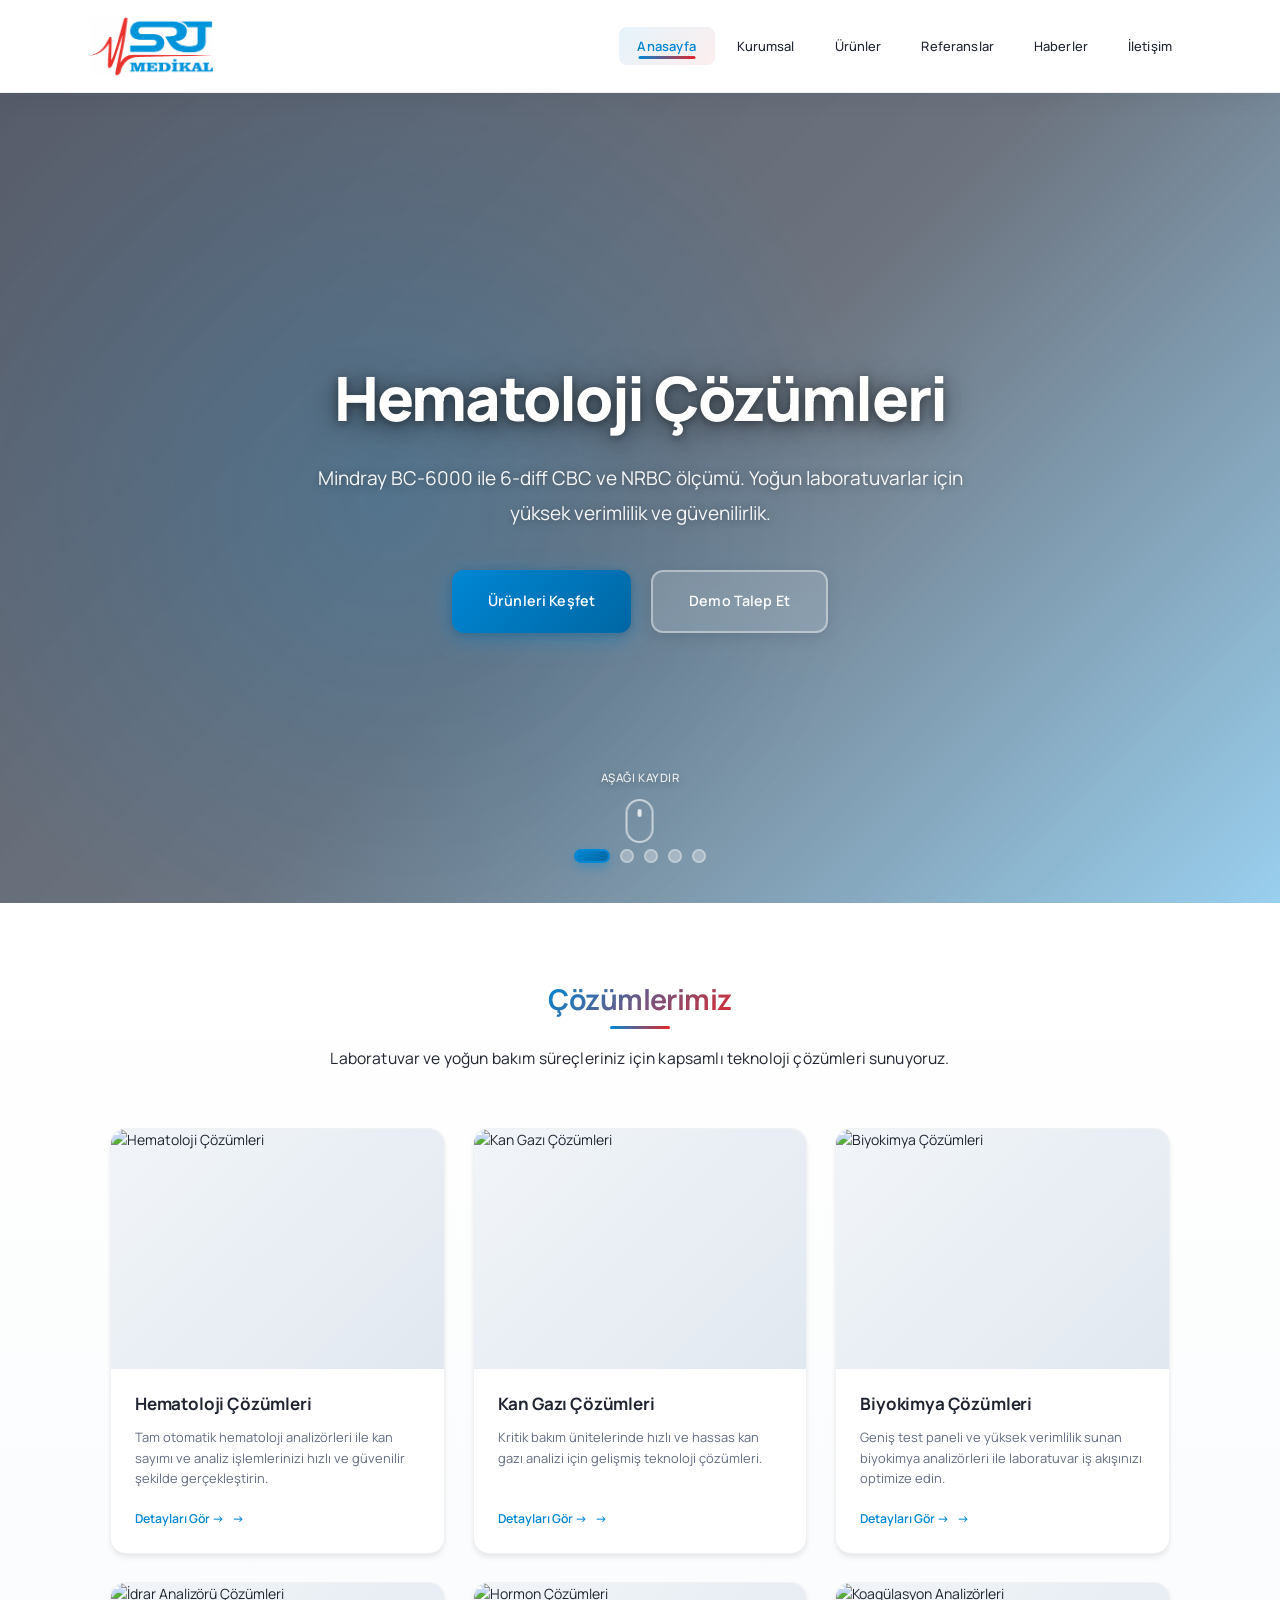
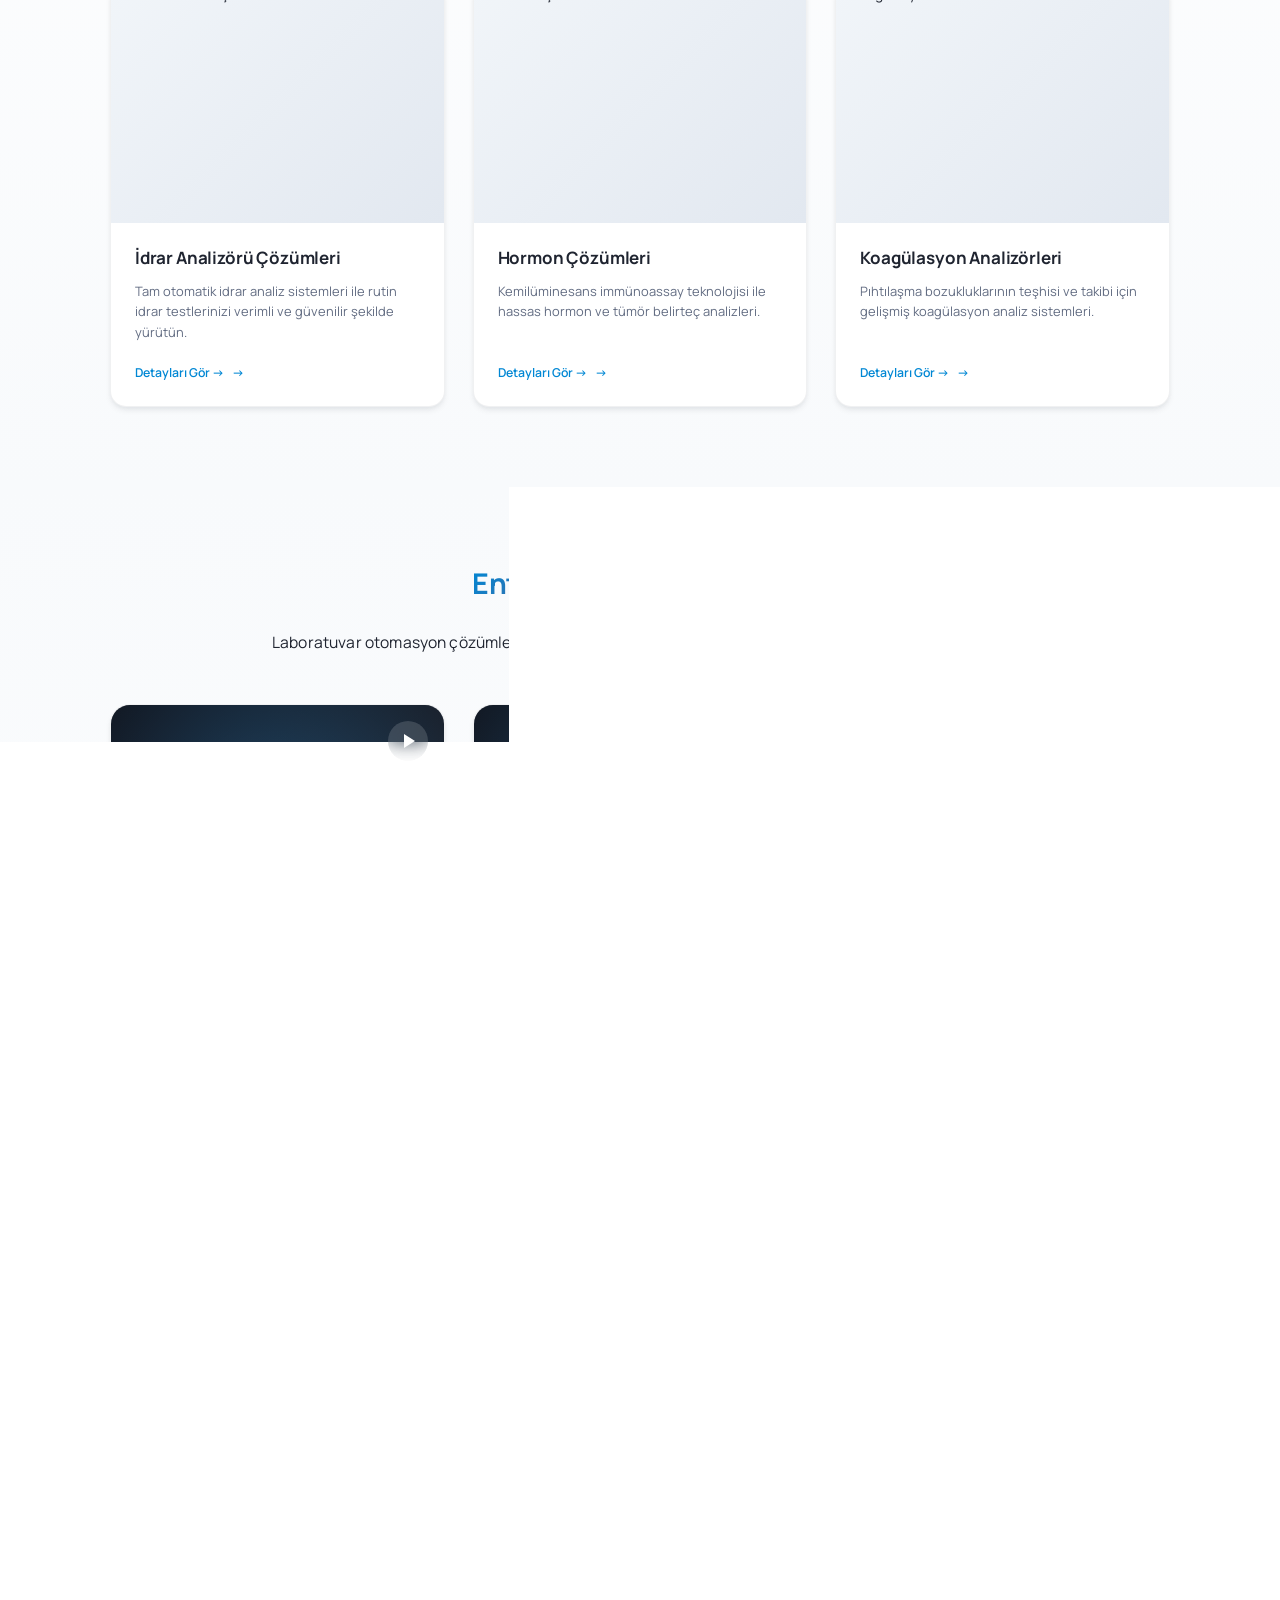
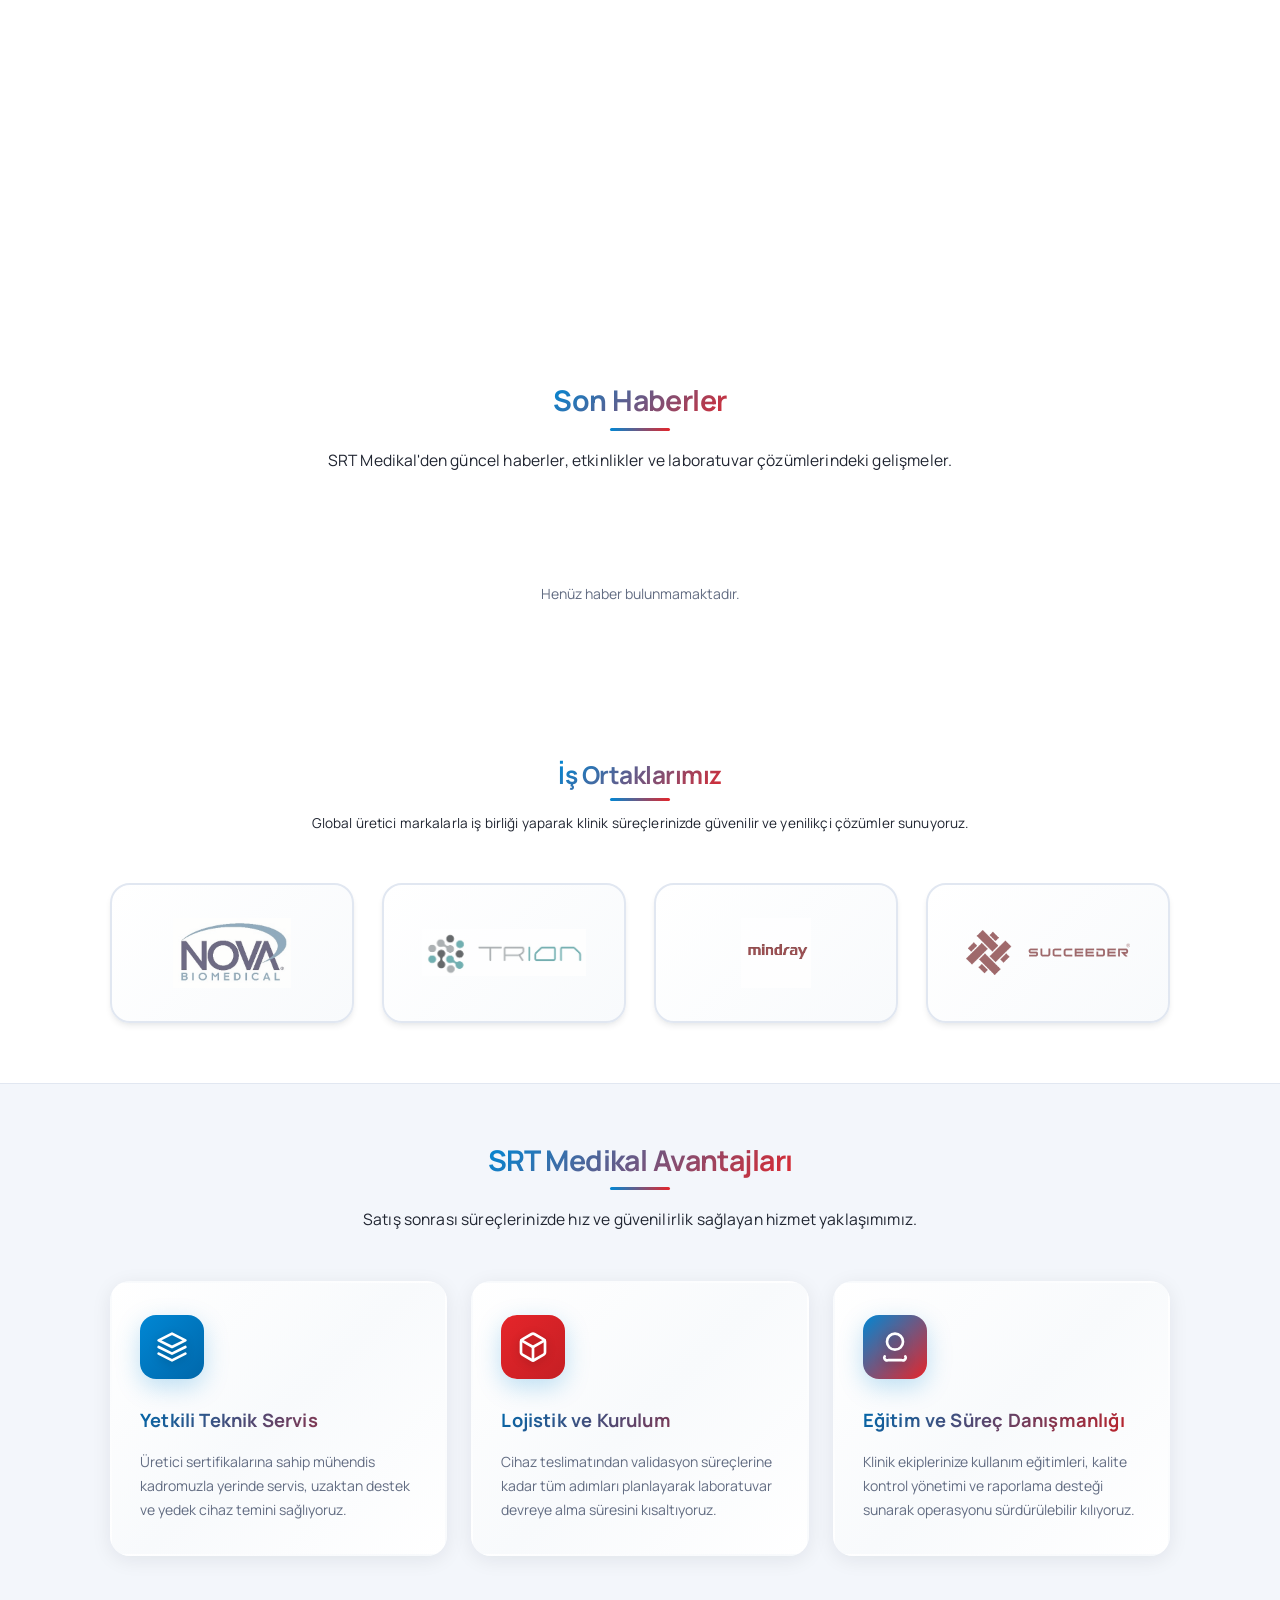
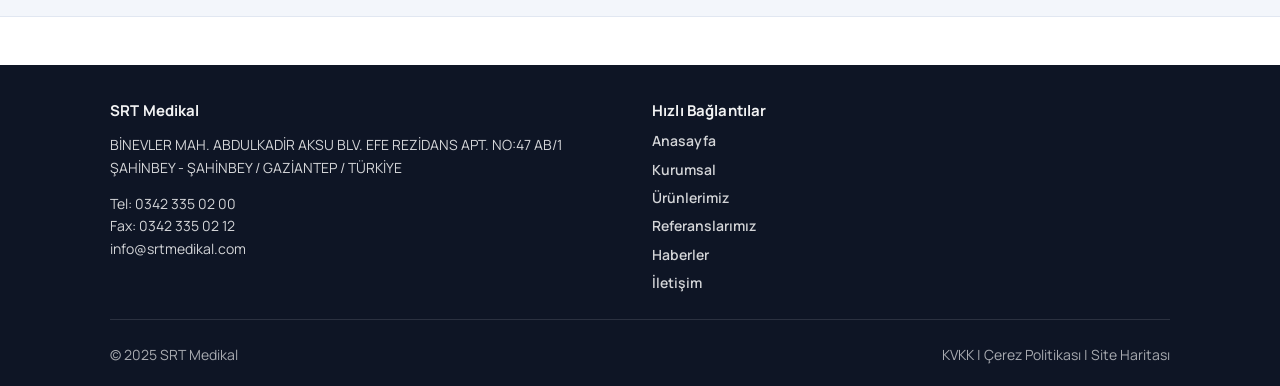
==== commit 5f2e6d6b: "Add files via upload" ====
--- a/index.html
+++ b/index.html
@@ -13,7 +13,7 @@
       href="https://fonts.googleapis.com/css2?family=Manrope:wght@400;500;600;700;800;900&display=swap&subset=latin,latin-ext"
       rel="stylesheet"
     />
-    <link rel="stylesheet" href="css/styles.css?v=4.7" />
+    <link rel="stylesheet" href="css/styles.css?v=5.0" />
     <script src="js/main.js?v=4.4" defer></script>
     <script src="js/hero-slider.js" defer></script>
     <script src="js/news-data.js" defer></script>
@@ -28,8 +28,17 @@
     <meta http-equiv="Pragma" content="no-cache" />
     <meta http-equiv="Expires" content="0" />
   </head>
-  <body>
+  <body style="scroll-behavior: smooth;">
     <a class="skip-link" href="#main">İçeriğe geç</a>
+    <!-- Loading Animation -->
+    <div class="page-loader" id="page-loader">
+      <div class="loader-content">
+        <div class="loader-logo">
+          <img src="logo.png" alt="SRT Medikal" />
+        </div>
+        <div class="loader-spinner"></div>
+      </div>
+    </div>
     <header class="site-header" id="top">
       <div class="container header-inner">
         <a class="brand" href="index.html" aria-label="SRT Medikal Anasayfa">
@@ -115,32 +124,6 @@
           </div>
           
           <!-- Slide 5 -->
-          <div class="hero-slide" style="background-image: url('https://www.mindray.com/content/dam/xpace/en/products-solutions/products/laboratory-diagnostics/chemistry/large-test-volume/bs-2000m/glp29-s1-web.jpg');">
-            <div class="hero-slide-overlay"></div>
-            <div class="hero-slide-content">
-              <h1 class="hero-slide-title">Yüksek Hacimli Biyokimya</h1>
-              <p class="hero-slide-text">Mindray BS-2000M ile yüksek hacimli laboratuvarlar için gelişmiş biyokimya analizi. Tam otomatik işlem ve yüksek verimlilik.</p>
-              <div class="hero-slide-actions">
-                <a href="urunler.html" class="btn-slide btn-primary-slide">Ürünleri Keşfet</a>
-                <a href="iletisim.html" class="btn-slide btn-outline-slide">Demo Talep Et</a>
-              </div>
-            </div>
-          </div>
-          
-          <!-- Slide 6 -->
-          <div class="hero-slide" style="background-image: url('https://www.mindray.com/content/dam/xpace/en/products-solutions/products/laboratory-diagnostics/chemiluminescence-immunoassay/large-test-volume/sal-6000/glp96-s2.jpg');">
-            <div class="hero-slide-overlay"></div>
-            <div class="hero-slide-content">
-              <h1 class="hero-slide-title">Entegre Laboratuvar Sistemleri</h1>
-              <p class="hero-slide-text">SAL 6000 ile kimya ve immünoassay entegrasyonu. Yüksek hacimli laboratuvarlar için ideal çözüm ve otomasyon.</p>
-              <div class="hero-slide-actions">
-                <a href="urunler.html" class="btn-slide btn-primary-slide">Ürünleri Keşfet</a>
-                <a href="iletisim.html" class="btn-slide btn-outline-slide">Demo Talep Et</a>
-              </div>
-            </div>
-          </div>
-          
-          <!-- Slide 7 -->
           <div class="hero-slide" style="background-image: url('https://www.succeeder.com/uploads/SF9200_20220713095902.jpg');">
             <div class="hero-slide-overlay"></div>
             <div class="hero-slide-content">
@@ -152,45 +135,6 @@
               </div>
             </div>
           </div>
-          
-          <!-- Slide 8 -->
-          <div class="hero-slide" style="background-image: url('https://www.mindray.com/content/dam/xpace/en/products-solutions/products/laboratory-diagnostics/chemiluminescence-immunoassay/large-test-volume/cl-6000i/glp60-s2.jpg');">
-            <div class="hero-slide-overlay"></div>
-            <div class="hero-slide-content">
-              <h1 class="hero-slide-title">Hormon Çözümleri</h1>
-              <p class="hero-slide-text">Mindray CL-6000i kemilüminesans immünoassay analizörü. Yüksek test hacmi laboratuvarlar için tam otomatik ve güvenilir sonuçlar.</p>
-              <div class="hero-slide-actions">
-                <a href="urunler.html" class="btn-slide btn-primary-slide">Ürünleri Keşfet</a>
-                <a href="iletisim.html" class="btn-slide btn-outline-slide">Demo Talep Et</a>
-              </div>
-            </div>
-          </div>
-          
-          <!-- Slide 9 -->
-          <div class="hero-slide" style="background-image: url('https://novabiodev.com/wp-content/uploads/2025/01/New_glucose_meter_blood_gas_analyzer_press_release-257x300.png');">
-            <div class="hero-slide-overlay"></div>
-            <div class="hero-slide-content">
-              <h1 class="hero-slide-title">Hospital Glukoz/Keton Metre</h1>
-              <p class="hero-slide-text">StatStrip Yeni Nesil ile Linux tabanlı işletim sistemi ve gelişmiş siber güvenlik. Tüm kritik hasta örnekleri için FDA onaylı tek glukoz metre.</p>
-              <div class="hero-slide-actions">
-                <a href="urunler.html" class="btn-slide btn-primary-slide">Ürünleri Keşfet</a>
-                <a href="iletisim.html" class="btn-slide btn-outline-slide">Demo Talep Et</a>
-              </div>
-            </div>
-          </div>
-          
-          <!-- Slide 10 -->
-          <div class="hero-slide" style="background-image: url('https://static.wixstatic.com/media/48ddcc_e982a02749e948119611a377b3e0fdd2~mv2.jpg/v1/fill/w_720,h_450,al_c,lg_1,q_80,enc_avif,quality_auto/48ddcc_e982a02749e948119611a377b3e0fdd2~mv2.jpg');">
-            <div class="hero-slide-overlay"></div>
-            <div class="hero-slide-content">
-              <h1 class="hero-slide-title">İdrar Mikroskopisi Analizörü</h1>
-              <p class="hero-slide-text">TRIsed-200 ile yapay zeka destekli tam otomatik idrar mikroskopisi. Akış hücresi teknolojisi ve 120 test/saat kapasitesi.</p>
-              <div class="hero-slide-actions">
-                <a href="urunler.html" class="btn-slide btn-primary-slide">Ürünleri Keşfet</a>
-                <a href="iletisim.html" class="btn-slide btn-outline-slide">Demo Talep Et</a>
-              </div>
-            </div>
-          </div>
         </div>
         
         <!-- Navigation dots -->
@@ -200,15 +144,93 @@
           <span class="hero-dot" data-slide="2"></span>
           <span class="hero-dot" data-slide="3"></span>
           <span class="hero-dot" data-slide="4"></span>
-          <span class="hero-dot" data-slide="5"></span>
-          <span class="hero-dot" data-slide="6"></span>
-          <span class="hero-dot" data-slide="7"></span>
-          <span class="hero-dot" data-slide="8"></span>
-          <span class="hero-dot" data-slide="9"></span>
+        </div>
+        
+        <!-- Scroll Indicator -->
+        <div class="scroll-indicator" aria-hidden="true">
+          <div class="scroll-indicator-text">Aşağı kaydır</div>
+          <div class="scroll-indicator-mouse">
+            <div class="scroll-indicator-wheel"></div>
+          </div>
         </div>
       </section>
 
-      <section class="section" aria-labelledby="integration-title">
+      <section class="section section-products-showcase" aria-labelledby="products-showcase-title">
+        <div class="container">
+          <div class="products-showcase-header">
+            <h2 id="products-showcase-title" class="products-showcase-title">
+              <span class="title-text">Çözümlerimiz</span>
+            </h2>
+            <p class="products-showcase-lead">
+              Laboratuvar ve yoğun bakım süreçleriniz için kapsamlı teknoloji çözümleri sunuyoruz.
+            </p>
+          </div>
+          <div class="products-showcase-grid">
+            <a href="hemogram.html" class="product-showcase-card">
+              <div class="product-showcase-image">
+                <img src="https://www.mindray.com/content/dam/xpace/en/products-solutions/products/laboratory-diagnostics/hematology/medium-test-volume/bc-6000/glp18-s3.jpg" alt="Hematoloji Çözümleri" loading="lazy" />
+              </div>
+              <div class="product-showcase-content">
+                <h3 class="product-showcase-card-title">Hematoloji Çözümleri</h3>
+                <p class="product-showcase-card-desc">Tam otomatik hematoloji analizörleri ile kan sayımı ve analiz işlemlerinizi hızlı ve güvenilir şekilde gerçekleştirin.</p>
+                <span class="product-showcase-card-link">Detayları Gör →</span>
+              </div>
+            </a>
+            <a href="kangazi.html" class="product-showcase-card">
+              <div class="product-showcase-image">
+                <img src="https://bimedis.com/img/vimg/3958293/original" alt="Kan Gazı Çözümleri" loading="lazy" />
+              </div>
+              <div class="product-showcase-content">
+                <h3 class="product-showcase-card-title">Kan Gazı Çözümleri</h3>
+                <p class="product-showcase-card-desc">Kritik bakım ünitelerinde hızlı ve hassas kan gazı analizi için gelişmiş teknoloji çözümleri.</p>
+                <span class="product-showcase-card-link">Detayları Gör →</span>
+              </div>
+            </a>
+            <a href="biyokimya.html" class="product-showcase-card">
+              <div class="product-showcase-image">
+                <img src="https://www.mindray.com/content/dam/xpace/en/products-solutions/products/laboratory-diagnostics/chemistry/medium-test-volume/bs-600m/bs-600m-fig2-pc.jpg" alt="Biyokimya Çözümleri" loading="lazy" />
+              </div>
+              <div class="product-showcase-content">
+                <h3 class="product-showcase-card-title">Biyokimya Çözümleri</h3>
+                <p class="product-showcase-card-desc">Geniş test paneli ve yüksek verimlilik sunan biyokimya analizörleri ile laboratuvar iş akışınızı optimize edin.</p>
+                <span class="product-showcase-card-link">Detayları Gör →</span>
+              </div>
+            </a>
+            <a href="idraranalizor.html" class="product-showcase-card">
+              <div class="product-showcase-image">
+                <img src="https://static.wixstatic.com/media/48ddcc_31ad8bd85962411aba14ca8b6271fc6b~mv2.jpg/v1/crop/x_0,y_85,w_2560,h_1429/fill/w_1210,h_678,al_c,q_85,usm_0.66_1.00_0.01,enc_avif,quality_auto/TRIchem-FRONT.jpg" alt="İdrar Analizörü Çözümleri" loading="lazy" />
+              </div>
+              <div class="product-showcase-content">
+                <h3 class="product-showcase-card-title">İdrar Analizörü Çözümleri</h3>
+                <p class="product-showcase-card-desc">Tam otomatik idrar analiz sistemleri ile rutin idrar testlerinizi verimli ve güvenilir şekilde yürütün.</p>
+                <span class="product-showcase-card-link">Detayları Gör →</span>
+              </div>
+            </a>
+            <a href="kemiluminesans.html" class="product-showcase-card">
+              <div class="product-showcase-image">
+                <img src="https://www.mindray.com/content/dam/xpace/en/products-solutions/products/laboratory-diagnostics/chemiluminescence-immunoassay/large-test-volume/cl-6000i/glp60-s2.jpg" alt="Hormon Çözümleri" loading="lazy" />
+              </div>
+              <div class="product-showcase-content">
+                <h3 class="product-showcase-card-title">Hormon Çözümleri</h3>
+                <p class="product-showcase-card-desc">Kemilüminesans immünoassay teknolojisi ile hassas hormon ve tümör belirteç analizleri.</p>
+                <span class="product-showcase-card-link">Detayları Gör →</span>
+              </div>
+            </a>
+            <a href="koagulasyon.html" class="product-showcase-card">
+              <div class="product-showcase-image">
+                <img src="https://www.succeeder.com/uploads/SF9200_20220713095902.jpg" alt="Koagülasyon Analizörleri" loading="lazy" />
+              </div>
+              <div class="product-showcase-content">
+                <h3 class="product-showcase-card-title">Koagülasyon Analizörleri</h3>
+                <p class="product-showcase-card-desc">Pıhtılaşma bozukluklarının teşhisi ve takibi için gelişmiş koagülasyon analiz sistemleri.</p>
+                <span class="product-showcase-card-link">Detayları Gör →</span>
+              </div>
+            </a>
+          </div>
+        </div>
+      </section>
+
+      <section class="section section-integration-modern" aria-labelledby="integration-title">
         <div class="container">
           <div class="integration-header">
             <h2 id="integration-title" class="integration-title">
@@ -218,108 +240,167 @@
               Laboratuvar otomasyon çözümlerimiz hakkında detaylı bilgi almak için videolarımızı inceleyebilirsiniz.
             </p>
           </div>
-          <div class="video-accordion-list">
-            <article class="video-accordion-item">
-              <button class="video-accordion-button" type="button" aria-expanded="false">
-                <span class="video-accordion-title">Mindray CAL 8000</span>
-                <svg class="video-accordion-icon" width="20" height="20" viewBox="0 0 24 24" fill="none">
-                  <path d="M6 9L12 15L18 9" stroke="currentColor" stroke-width="2" stroke-linecap="round" stroke-linejoin="round"/>
-                </svg>
-              </button>
-              <div class="video-accordion-content" hidden>
-                <video controls>
-                  <source src="entegrasyon/Mindray%20CAL%208000_5.mp4" type="video/mp4">
-                  Tarayıcınız video oynatmayı desteklemiyor.
-                </video>
-              </div>
-            </article>
-            <article class="video-accordion-item">
-              <button class="video-accordion-button" type="button" aria-expanded="false">
-                <span class="video-accordion-title">Mindray SAL Series</span>
-                <svg class="video-accordion-icon" width="20" height="20" viewBox="0 0 24 24" fill="none">
-                  <path d="M6 9L12 15L18 9" stroke="currentColor" stroke-width="2" stroke-linecap="round" stroke-linejoin="round"/>
-                </svg>
-              </button>
-              <div class="video-accordion-content" hidden>
-                <video controls>
-                  <source src="entegrasyon/Mindray%20SAL%20Series%20Introduction_2.mp4" type="video/mp4">
-                  Tarayıcınız video oynatmayı desteklemiyor.
-                </video>
-              </div>
-            </article>
-            <article class="video-accordion-item">
-              <button class="video-accordion-button" type="button" aria-expanded="false">
-                <span class="video-accordion-title">SAL 9000</span>
-                <svg class="video-accordion-icon" width="20" height="20" viewBox="0 0 24 24" fill="none">
-                  <path d="M6 9L12 15L18 9" stroke="currentColor" stroke-width="2" stroke-linecap="round" stroke-linejoin="round"/>
-                </svg>
-              </button>
-              <div class="video-accordion-content" hidden>
-                <video controls>
-                  <source src="entegrasyon/SAL%209000%20Integrated%20Chemistry%20and%20Immunoassay%20System.mp4" type="video/mp4">
-                  Tarayıcınız video oynatmayı desteklemiyor.
-                </video>
-              </div>
-            </article>
-            <article class="video-accordion-item">
-              <button class="video-accordion-button" type="button" aria-expanded="false">
-                <span class="video-accordion-title">M1000 Integrated System</span>
-                <svg class="video-accordion-icon" width="20" height="20" viewBox="0 0 24 24" fill="none">
-                  <path d="M6 9L12 15L18 9" stroke="currentColor" stroke-width="2" stroke-linecap="round" stroke-linejoin="round"/>
-                </svg>
-              </button>
-              <div class="video-accordion-content" hidden>
-                <video controls>
-                  <source src="entegrasyon/M1000%20Integrated%20System_%20Expanding%20your%20possibilities%20with%20just%204.5m%C2%B2.mp4" type="video/mp4">
-                  Tarayıcınız video oynatmayı desteklemiyor.
-                </video>
-              </div>
-            </article>
-            <article class="video-accordion-item">
-              <button class="video-accordion-button" type="button" aria-expanded="false">
-                <span class="video-accordion-title">Mindray MT8000</span>
-                <svg class="video-accordion-icon" width="20" height="20" viewBox="0 0 24 24" fill="none">
-                  <path d="M6 9L12 15L18 9" stroke="currentColor" stroke-width="2" stroke-linecap="round" stroke-linejoin="round"/>
-                </svg>
-              </button>
-              <div class="video-accordion-content" hidden>
-                <video controls>
-                  <source src="entegrasyon/MT8000%20Mindray_%20Automatizaci%C3%B3n%20Total%20para%20Laboratorios%20Inteligentes%20_%20Tecnolog%C3%ADa%20M%C3%A9dica%20Avanzada.mp4" type="video/mp4">
-                  Tarayıcınız video oynatmayı desteklemiyor.
-                </video>
-              </div>
-            </article>
-            <article class="video-accordion-item">
-              <button class="video-accordion-button" type="button" aria-expanded="false">
-                <span class="video-accordion-title">Mindray CL 2600i</span>
-                <svg class="video-accordion-icon" width="20" height="20" viewBox="0 0 24 24" fill="none">
-                  <path d="M6 9L12 15L18 9" stroke="currentColor" stroke-width="2" stroke-linecap="round" stroke-linejoin="round"/>
-                </svg>
-              </button>
-              <div class="video-accordion-content" hidden>
-                <video controls>
-                  <source src="entegrasyon/Mindray%20CL%202600i.mp4" type="video/mp4">
-                  Tarayıcınız video oynatmayı desteklemiyor.
-                </video>
-              </div>
-            </article>
-            <article class="video-accordion-item">
-              <button class="video-accordion-button" type="button" aria-expanded="false">
-                <span class="video-accordion-title">CAL 6000</span>
-                <svg class="video-accordion-icon" width="20" height="20" viewBox="0 0 24 24" fill="none">
-                  <path d="M6 9L12 15L18 9" stroke="currentColor" stroke-width="2" stroke-linecap="round" stroke-linejoin="round"/>
-                </svg>
-              </button>
-              <div class="video-accordion-content" hidden>
-                <video controls>
-                  <source src="entegrasyon/CAL%206000%20Bench-top%20Cellular%20Analysis%20Line%20-%20Hematology%20Automation%20within%20Reach.mp4" type="video/mp4">
-                  Tarayıcınız video oynatmayı desteklemiyor.
-                </video>
+          <div class="integration-videos-grid">
+            <article class="integration-video-card" data-video="entegrasyon/Mindray%20CAL%208000_5.mp4">
+              <div class="integration-video-thumbnail">
+                <div class="integration-video-overlay"></div>
+                <div class="integration-video-play-btn">
+                  <svg width="64" height="64" viewBox="0 0 64 64" fill="none">
+                    <circle cx="32" cy="32" r="32" fill="rgba(255, 255, 255, 0.95)"/>
+                    <path d="M26 20L42 32L26 44V20Z" fill="var(--blue)"/>
+                  </svg>
+                </div>
+                <div class="integration-video-icon">
+                  <svg width="24" height="24" viewBox="0 0 24 24" fill="none">
+                    <path d="M8 5V19L19 12L8 5Z" fill="currentColor"/>
+                  </svg>
+                </div>
+              </div>
+              <div class="integration-video-info">
+                <h3 class="integration-video-title">Mindray CAL 8000</h3>
+                <p class="integration-video-desc">Tam otomatik hematoloji ve kimya entegrasyon sistemi</p>
+              </div>
+            </article>
+            <article class="integration-video-card" data-video="entegrasyon/Mindray%20SAL%20Series%20Introduction_2.mp4">
+              <div class="integration-video-thumbnail">
+                <div class="integration-video-overlay"></div>
+                <div class="integration-video-play-btn">
+                  <svg width="64" height="64" viewBox="0 0 64 64" fill="none">
+                    <circle cx="32" cy="32" r="32" fill="rgba(255, 255, 255, 0.95)"/>
+                    <path d="M26 20L42 32L26 44V20Z" fill="var(--blue)"/>
+                  </svg>
+                </div>
+                <div class="integration-video-icon">
+                  <svg width="24" height="24" viewBox="0 0 24 24" fill="none">
+                    <path d="M8 5V19L19 12L8 5Z" fill="currentColor"/>
+                  </svg>
+                </div>
+              </div>
+              <div class="integration-video-info">
+                <h3 class="integration-video-title">Mindray SAL Series</h3>
+                <p class="integration-video-desc">Entegre kimya ve immünoassay analiz sistemleri</p>
+              </div>
+            </article>
+            <article class="integration-video-card" data-video="entegrasyon/SAL%209000%20Integrated%20Chemistry%20and%20Immunoassay%20System.mp4">
+              <div class="integration-video-thumbnail">
+                <div class="integration-video-overlay"></div>
+                <div class="integration-video-play-btn">
+                  <svg width="64" height="64" viewBox="0 0 64 64" fill="none">
+                    <circle cx="32" cy="32" r="32" fill="rgba(255, 255, 255, 0.95)"/>
+                    <path d="M26 20L42 32L26 44V20Z" fill="var(--blue)"/>
+                  </svg>
+                </div>
+                <div class="integration-video-icon">
+                  <svg width="24" height="24" viewBox="0 0 24 24" fill="none">
+                    <path d="M8 5V19L19 12L8 5Z" fill="currentColor"/>
+                  </svg>
+                </div>
+              </div>
+              <div class="integration-video-info">
+                <h3 class="integration-video-title">SAL 9000</h3>
+                <p class="integration-video-desc">Yüksek hacimli entegre kimya ve immünoassay sistemi</p>
+              </div>
+            </article>
+            <article class="integration-video-card" data-video="entegrasyon/M1000%20Integrated%20System_%20Expanding%20your%20possibilities%20with%20just%204.5m%C2%B2.mp4">
+              <div class="integration-video-thumbnail">
+                <div class="integration-video-overlay"></div>
+                <div class="integration-video-play-btn">
+                  <svg width="64" height="64" viewBox="0 0 64 64" fill="none">
+                    <circle cx="32" cy="32" r="32" fill="rgba(255, 255, 255, 0.95)"/>
+                    <path d="M26 20L42 32L26 44V20Z" fill="var(--blue)"/>
+                  </svg>
+                </div>
+                <div class="integration-video-icon">
+                  <svg width="24" height="24" viewBox="0 0 24 24" fill="none">
+                    <path d="M8 5V19L19 12L8 5Z" fill="currentColor"/>
+                  </svg>
+                </div>
+              </div>
+              <div class="integration-video-info">
+                <h3 class="integration-video-title">M1000 Integrated System</h3>
+                <p class="integration-video-desc">Sadece 4.5m² ile genişleyen olanaklar</p>
+              </div>
+            </article>
+            <article class="integration-video-card" data-video="entegrasyon/MT8000%20Mindray_%20Automatizaci%C3%B3n%20Total%20para%20Laboratorios%20Inteligentes%20_%20Tecnolog%C3%ADa%20M%C3%A9dica%20Avanzada.mp4">
+              <div class="integration-video-thumbnail">
+                <div class="integration-video-overlay"></div>
+                <div class="integration-video-play-btn">
+                  <svg width="64" height="64" viewBox="0 0 64 64" fill="none">
+                    <circle cx="32" cy="32" r="32" fill="rgba(255, 255, 255, 0.95)"/>
+                    <path d="M26 20L42 32L26 44V20Z" fill="var(--blue)"/>
+                  </svg>
+                </div>
+                <div class="integration-video-icon">
+                  <svg width="24" height="24" viewBox="0 0 24 24" fill="none">
+                    <path d="M8 5V19L19 12L8 5Z" fill="currentColor"/>
+                  </svg>
+                </div>
+              </div>
+              <div class="integration-video-info">
+                <h3 class="integration-video-title">Mindray MT8000</h3>
+                <p class="integration-video-desc">Akıllı laboratuvarlar için tam otomasyon çözümü</p>
+              </div>
+            </article>
+            <article class="integration-video-card" data-video="entegrasyon/Mindray%20CL%202600i.mp4">
+              <div class="integration-video-thumbnail">
+                <div class="integration-video-overlay"></div>
+                <div class="integration-video-play-btn">
+                  <svg width="64" height="64" viewBox="0 0 64 64" fill="none">
+                    <circle cx="32" cy="32" r="32" fill="rgba(255, 255, 255, 0.95)"/>
+                    <path d="M26 20L42 32L26 44V20Z" fill="var(--blue)"/>
+                  </svg>
+                </div>
+                <div class="integration-video-icon">
+                  <svg width="24" height="24" viewBox="0 0 24 24" fill="none">
+                    <path d="M8 5V19L19 12L8 5Z" fill="currentColor"/>
+                  </svg>
+                </div>
+              </div>
+              <div class="integration-video-info">
+                <h3 class="integration-video-title">Mindray CL 2600i</h3>
+                <p class="integration-video-desc">Orta hacimli kemilüminesans immünoassay analizörü</p>
+              </div>
+            </article>
+            <article class="integration-video-card" data-video="entegrasyon/CAL%206000%20Bench-top%20Cellular%20Analysis%20Line%20-%20Hematology%20Automation%20within%20Reach.mp4">
+              <div class="integration-video-thumbnail">
+                <div class="integration-video-overlay"></div>
+                <div class="integration-video-play-btn">
+                  <svg width="64" height="64" viewBox="0 0 64 64" fill="none">
+                    <circle cx="32" cy="32" r="32" fill="rgba(255, 255, 255, 0.95)"/>
+                    <path d="M26 20L42 32L26 44V20Z" fill="var(--blue)"/>
+                  </svg>
+                </div>
+                <div class="integration-video-icon">
+                  <svg width="24" height="24" viewBox="0 0 24 24" fill="none">
+                    <path d="M8 5V19L19 12L8 5Z" fill="currentColor"/>
+                  </svg>
+                </div>
+              </div>
+              <div class="integration-video-info">
+                <h3 class="integration-video-title">CAL 6000</h3>
+                <p class="integration-video-desc">Hematoloji otomasyonu için masaüstü hücre analiz hattı</p>
               </div>
             </article>
           </div>
         </div>
       </section>
+
+      <!-- Video Modal -->
+      <div id="video-modal" class="video-modal" aria-hidden="true" role="dialog">
+        <div class="video-modal-overlay"></div>
+        <div class="video-modal-content">
+          <button class="video-modal-close" aria-label="Kapat">
+            <svg width="24" height="24" viewBox="0 0 24 24" fill="none">
+              <path d="M18 6L6 18M6 6L18 18" stroke="currentColor" stroke-width="2" stroke-linecap="round"/>
+            </svg>
+          </button>
+          <div class="video-modal-player">
+            <video id="modal-video" controls>
+              Tarayıcınız video oynatmayı desteklemiyor.
+            </video>
+          </div>
+        </div>
+      </div>
 
       <section class="section" aria-labelledby="latest-news-title">
         <div class="container">
--- a/css/styles.css
+++ b/css/styles.css
@@ -37,7 +37,15 @@
 html {
   -webkit-text-size-adjust: 100%;
   -ms-text-size-adjust: 100%;
-}
+  scroll-behavior: smooth;
+}
+
+@media (prefers-reduced-motion: reduce) {
+  html {
+    scroll-behavior: auto;
+  }
+}
+
 
 body {
   margin: 0;
@@ -127,13 +135,13 @@
 .site-header {
   position: sticky;
   top: 0;
-  z-index: 20;
-  background: rgba(255, 255, 255, 0.98);
-  backdrop-filter: blur(20px) saturate(180%);
-  -webkit-backdrop-filter: blur(20px) saturate(180%);
+  z-index: 1000;
+  background: rgba(255, 255, 255, 0.95);
+  backdrop-filter: blur(24px) saturate(180%);
+  -webkit-backdrop-filter: blur(24px) saturate(180%);
   border-bottom: 1px solid rgba(0, 0, 0, 0.06);
-  box-shadow: 0 2px 16px rgba(0, 0, 0, 0.04);
-  transition: all 0.3s ease;
+  box-shadow: 0 4px 24px rgba(0, 0, 0, 0.06), 0 1px 0 rgba(255, 255, 255, 0.8) inset;
+  transition: all 0.4s cubic-bezier(0.23, 1, 0.32, 1);
 }
 
 .site-header-overlay {
@@ -164,8 +172,8 @@
   display: flex;
   align-items: center;
   justify-content: space-between;
-  gap: 16px;
-  padding: 12px 0;
+  gap: 32px;
+  padding: 16px 0;
 }
 
 @media (max-width: 640px) {
@@ -190,22 +198,41 @@
   letter-spacing: 0.08em;
   text-transform: uppercase;
   font-size: 16px;
+  transition: transform 0.3s ease;
+  position: relative;
+  z-index: 10;
+}
+
+.brand:hover {
+  transform: scale(1.03);
 }
 
 .brand-mark {
-  height: 48px;
+  height: 60px;
   width: auto;
+  transition: all 0.3s ease;
+  display: block;
 }
 
 @media (max-width: 640px) {
   .brand-mark {
-    height: 42px;
+    height: 50px;
+  }
+  
+  .header-inner {
+    padding: 14px 0;
+    gap: 20px;
   }
 }
 
 @media (max-width: 480px) {
   .brand-mark {
-    height: 38px;
+    height: 44px;
+  }
+  
+  .header-inner {
+    padding: 12px 0;
+    gap: 16px;
   }
 }
 
@@ -262,16 +289,17 @@
   list-style: none;
   display: flex;
   align-items: center;
-  gap: 8px;
+  gap: 4px;
   margin: 0;
   padding: 0;
   font-weight: 600;
 }
 
 .nav-links a {
-  color: var(--gray-600);
-  transition: all 0.4s cubic-bezier(0.4, 0, 0.2, 1);
-  position: relative;
+  color: var(--gray-700);
+  transition: all 0.3s cubic-bezier(0.23, 1, 0.32, 1);
+  position: relative;
+  font-weight: 500;
 }
 
 .site-header-overlay .nav-links a {
@@ -303,23 +331,36 @@
 
 .nav-links a {
   position: relative;
-  padding: 8px 14px;
-  border-radius: 6px;
-  transition: all 0.2s ease;
+  padding: 10px 18px;
+  border-radius: 8px;
+  transition: all 0.3s cubic-bezier(0.23, 1, 0.32, 1);
   font-weight: 500;
+  font-size: 0.95rem;
+  letter-spacing: 0.01em;
+}
+
+.nav-links a::before {
+  content: '';
+  position: absolute;
+  inset: 0;
+  border-radius: 8px;
+  background: linear-gradient(135deg, rgba(0, 135, 212, 0.1) 0%, rgba(220, 38, 38, 0.08) 100%);
+  opacity: 0;
+  transition: opacity 0.3s ease;
+  z-index: -1;
 }
 
 .nav-links a::after {
   content: '';
   position: absolute;
-  left: 0;
-  right: 0;
-  bottom: -2px;
-  height: 2px;
-  background: var(--blue);
-  transform: scaleX(0);
-  transform-origin: left;
-  transition: transform 0.3s ease;
+  left: 50%;
+  bottom: 6px;
+  transform: translateX(-50%) scaleX(0);
+  width: 60%;
+  height: 3px;
+  background: linear-gradient(90deg, var(--blue) 0%, var(--red) 100%);
+  border-radius: 2px;
+  transition: transform 0.3s cubic-bezier(0.23, 1, 0.32, 1);
 }
 
 .site-header-overlay .nav-links a::after {
@@ -327,17 +368,26 @@
 }
 
 .nav-links a:hover {
-  color: var(--blue);
+  color: var(--blue-dark);
+  transform: translateY(-2px);
+}
+
+.nav-links a:hover::before {
+  opacity: 1;
 }
 
 .nav-links a:hover::after,
 .nav-links a.is-active::after {
-  transform: scaleX(1);
+  transform: translateX(-50%) scaleX(1);
 }
 
 .nav-links a.is-active {
   color: var(--blue);
   font-weight: 600;
+}
+
+.nav-links a.is-active::before {
+  opacity: 1;
 }
 
 .site-header-overlay .nav-links a:hover {
@@ -407,15 +457,31 @@
   left: 0;
   width: 100%;
   height: 100%;
-  background: linear-gradient(135deg, rgba(15, 23, 42, 0.65) 0%, rgba(30, 41, 59, 0.6) 100%);
+  background: linear-gradient(
+    135deg,
+    rgba(15, 23, 42, 0.7) 0%,
+    rgba(30, 41, 59, 0.65) 50%,
+    rgba(0, 135, 212, 0.4) 100%
+  );
   z-index: 1;
 }
 
+.hero-slide-overlay::after {
+  content: '';
+  position: absolute;
+  top: 0;
+  left: 0;
+  width: 100%;
+  height: 100%;
+  background: radial-gradient(circle at 30% 50%, rgba(0, 135, 212, 0.2) 0%, transparent 50%);
+  z-index: 1;
+}
+
 .hero-slide-content {
   position: relative;
   z-index: 2;
-  max-width: 900px;
-  padding: 60px 50px;
+  max-width: 1000px;
+  padding: 80px 60px;
   text-align: center;
   color: #fff;
   animation: slideInUp 0.8s ease-out;
@@ -433,13 +499,13 @@
 }
 
 .hero-slide-title {
-  margin: 0 0 24px;
+  margin: 0 0 28px;
   font-size: clamp(2.5rem, 6vw, 4.5rem);
   font-weight: 800;
-  line-height: 1.2;
-  letter-spacing: -0.02em;
+  line-height: 1.15;
+  letter-spacing: -0.03em;
   color: #fff;
-  text-shadow: 0 2px 20px rgba(0, 0, 0, 0.5);
+  text-shadow: 0 4px 30px rgba(0, 0, 0, 0.6), 0 2px 10px rgba(0, 0, 0, 0.4);
 }
 
 .hero-slide-text {
@@ -464,39 +530,60 @@
   display: inline-flex;
   align-items: center;
   gap: 10px;
-  padding: 16px 32px;
+  padding: 18px 36px;
   font-size: 1.05rem;
   font-weight: 600;
   text-decoration: none;
   border-radius: 12px;
-  transition: all 0.3s ease;
+  transition: all 0.4s cubic-bezier(0.23, 1, 0.32, 1);
   border: none;
   cursor: pointer;
+  letter-spacing: 0.01em;
+  box-shadow: 0 4px 12px rgba(0, 0, 0, 0.15);
 }
 
 .btn-primary-slide {
   background: linear-gradient(135deg, #0087d4 0%, #0066a3 100%);
   color: #fff;
-  box-shadow: 0 4px 20px rgba(0, 135, 212, 0.4);
+  box-shadow: 0 6px 24px rgba(0, 135, 212, 0.4), 0 2px 8px rgba(0, 0, 0, 0.2);
+  position: relative;
+  overflow: hidden;
+}
+
+.btn-primary-slide::before {
+  content: '';
+  position: absolute;
+  top: 0;
+  left: -100%;
+  width: 100%;
+  height: 100%;
+  background: linear-gradient(90deg, transparent, rgba(255, 255, 255, 0.3), transparent);
+  transition: left 0.5s ease;
+}
+
+.btn-primary-slide:hover::before {
+  left: 100%;
 }
 
 .btn-primary-slide:hover {
-  transform: translateY(-3px);
-  box-shadow: 0 6px 25px rgba(0, 135, 212, 0.5);
+  transform: translateY(-4px) scale(1.02);
+  box-shadow: 0 8px 32px rgba(0, 135, 212, 0.5), 0 4px 12px rgba(0, 0, 0, 0.3);
 }
 
 .btn-outline-slide {
   background: rgba(255, 255, 255, 0.15);
   color: #fff;
-  border: 2px solid rgba(255, 255, 255, 0.3);
-  backdrop-filter: blur(10px);
-  -webkit-backdrop-filter: blur(10px);
+  border: 2px solid rgba(255, 255, 255, 0.4);
+  backdrop-filter: blur(12px);
+  -webkit-backdrop-filter: blur(12px);
+  box-shadow: 0 4px 16px rgba(0, 0, 0, 0.1);
 }
 
 .btn-outline-slide:hover {
   background: rgba(255, 255, 255, 0.25);
-  border-color: rgba(255, 255, 255, 0.5);
-  transform: translateY(-3px);
+  border-color: rgba(255, 255, 255, 0.6);
+  transform: translateY(-4px) scale(1.02);
+  box-shadow: 0 6px 24px rgba(0, 0, 0, 0.2);
 }
 
 /* Navigation dots */
@@ -514,49 +601,94 @@
 }
 
 .hero-dot {
-  width: 12px;
-  height: 12px;
+  width: 14px;
+  height: 14px;
   border-radius: 50%;
-  background: rgba(255, 255, 255, 0.4);
+  background: rgba(255, 255, 255, 0.3);
   cursor: pointer;
-  transition: all 0.3s ease;
-  border: 2px solid rgba(255, 255, 255, 0.2);
+  transition: all 0.4s cubic-bezier(0.23, 1, 0.32, 1);
+  border: 2px solid rgba(255, 255, 255, 0.3);
+  position: relative;
+}
+
+.hero-dot::before {
+  content: '';
+  position: absolute;
+  inset: -4px;
+  border-radius: 50%;
+  background: rgba(255, 255, 255, 0.1);
+  opacity: 0;
+  transition: opacity 0.3s ease;
 }
 
 .hero-dot:hover {
-  background: rgba(255, 255, 255, 0.6);
-  transform: scale(1.2);
+  background: rgba(255, 255, 255, 0.7);
+  transform: scale(1.3);
+  border-color: rgba(255, 255, 255, 0.5);
+}
+
+.hero-dot:hover::before {
+  opacity: 1;
 }
 
 .hero-dot.active {
-  background: #0087d4;
+  background: linear-gradient(135deg, #0087d4 0%, #0066a3 100%);
   border-color: #0087d4;
-  width: 32px;
-  border-radius: 6px;
+  width: 36px;
+  border-radius: 8px;
+  box-shadow: 0 4px 12px rgba(0, 135, 212, 0.4);
+}
+
+.hero-dot.active::before {
+  display: none;
 }
 
 @media (max-width: 768px) {
   .hero-slider {
-    height: 80vh;
-    min-height: 500px;
+    height: 85vh;
+    min-height: 550px;
+    max-height: 700px;
   }
   
   .hero-slide-content {
-    padding: 40px 30px;
+    padding: 50px 30px;
+    max-width: 100%;
+  }
+  
+  .hero-slide-title {
+    margin-bottom: 20px;
+  }
+  
+  .hero-slide-text {
+    margin-bottom: 32px;
+    font-size: clamp(1rem, 2vw, 1.2rem);
   }
   
   .hero-slide-actions {
     flex-direction: column;
     width: 100%;
+    gap: 16px;
   }
   
   .btn-slide {
     width: 100%;
     justify-content: center;
+    padding: 16px 28px;
+    font-size: 1rem;
   }
   
   .hero-nav-dots {
-    bottom: 20px;
+    bottom: 24px;
+    gap: 8px;
+  }
+  
+  .hero-dot {
+    width: 12px;
+    height: 12px;
+  }
+  
+  .hero-dot.active {
+    width: 28px;
   }
 }
 
@@ -2059,7 +2191,21 @@
 
 
 .page-hero.general {
-  padding: 40px 0 16px;
+  padding: 80px 0 60px;
+  background: linear-gradient(180deg, var(--gray-050) 0%, #ffffff 100%);
+  position: relative;
+  overflow: hidden;
+}
+
+.page-hero.general::before {
+  content: '';
+  position: absolute;
+  top: 0;
+  left: 0;
+  right: 0;
+  height: 100%;
+  background: radial-gradient(ellipse at 50% 0%, rgba(0, 135, 212, 0.05) 0%, transparent 70%);
+  pointer-events: none;
 }
 
 /* ============================================
@@ -2572,16 +2718,21 @@
   margin: 0 auto;
 }
 
+.page-hero.general .hero-inner {
+  position: relative;
+  z-index: 1;
+}
+
 .page-hero.general .hero-inner h1 {
-  font-size: clamp(1.7rem, 3.5vw, 2.1rem);
-  font-weight: 700;
+  font-size: clamp(2rem, 4vw, 2.5rem);
+  font-weight: 800;
   text-transform: none;
-  letter-spacing: -0.02em;
+  letter-spacing: -0.03em;
   line-height: 1.2;
-  margin: 0 0 16px;
+  margin: 0 0 20px;
   position: relative;
   display: inline-block;
-  padding-bottom: 10px;
+  padding-bottom: 12px;
 }
 
 .page-hero.general .hero-inner h1::after {
@@ -2605,16 +2756,33 @@
 }
 
 .page-hero.general .hero-inner p {
-  font-size: clamp(1rem, 1.8vw, 1.15rem);
+  font-size: clamp(1.05rem, 2vw, 1.2rem);
   letter-spacing: 0.01em;
-  line-height: 1.7;
-  color: var(--gray-700);
+  line-height: 1.8;
+  color: var(--gray-600);
   text-transform: none;
   margin: 0;
   font-weight: 400;
+  max-width: 700px;
+  margin-left: auto;
+  margin-right: auto;
 }
 .page-hero.compact {
-  padding: 48px 0 24px;
+  padding: 60px 0 40px;
+  background: linear-gradient(180deg, var(--gray-050) 0%, #ffffff 100%);
+  position: relative;
+  overflow: hidden;
+}
+
+.page-hero.compact::before {
+  content: '';
+  position: absolute;
+  top: 0;
+  left: 0;
+  right: 0;
+  height: 100%;
+  background: radial-gradient(ellipse at 50% 0%, rgba(0, 135, 212, 0.05) 0%, transparent 70%);
+  pointer-events: none;
 }
 
 .page-hero.compact .hero-inner {
@@ -3068,8 +3236,12 @@
 }
 
 /* Hover efektleri */
+.product-box {
+  transform-style: preserve-3d;
+}
+
 .product-box:hover {
-  transform: translateY(-6px) scale(1.015);
+  transform: translateY(-8px) rotateX(2deg) rotateY(-2deg) scale(1.02);
   box-shadow: 
     0 20px 40px -10px rgba(0, 135, 212, 0.2),
     0 10px 20px -6px rgba(15, 23, 42, 0.12);
@@ -3093,6 +3265,27 @@
   0% { background-position: 0% 50%; }
   50% { background-position: 100% 50%; }
   100% { background-position: 0% 50%; }
+}
+
+/* Product Box Image */
+.product-box-image {
+  width: 100%;
+  height: 180px;
+  overflow: hidden;
+  background: linear-gradient(135deg, #f1f5f9 0%, #e2e8f0 100%);
+  position: relative;
+  margin-bottom: 0;
+}
+
+.product-box-image img {
+  width: 100%;
+  height: 100%;
+  object-fit: cover;
+  transition: transform 0.5s cubic-bezier(0.23, 1, 0.32, 1);
+}
+
+.product-box:hover .product-box-image img {
+  transform: scale(1.1);
 }
 
 /* Başlık */
@@ -3104,7 +3297,7 @@
   line-height: 1.35;
   color: var(--gray-800);
   transition: all 0.4s ease;
-  padding: 20px 16px 0;
+  padding: 16px 16px 0;
   position: relative;
   z-index: 1;
 }
@@ -3176,8 +3369,8 @@
     0 0 0 1px rgba(15, 23, 42, 0.05);
 }
 
-/* Üst köşe dekoratif çizgi */
-.product-box-title::before {
+/* Üst köşe dekoratif çizgi - sadece görsel yoksa göster */
+.product-box:not(:has(.product-box-image)) .product-box-title::before {
   content: '';
   position: absolute;
   top: 12px;
@@ -3189,7 +3382,7 @@
   transition: width 0.4s ease;
 }
 
-.product-box:hover .product-box-title::before {
+.product-box:not(:has(.product-box-image)):hover .product-box-title::before {
   width: 40px;
 }
 
@@ -3303,19 +3496,18 @@
   }
   
   .product-box {
-    min-height: 170px;
+    min-height: auto;
+  }
+  
+  .product-box-image {
+    height: 160px;
   }
   
   .product-box-title {
     font-size: 0.88rem;
-    padding: 18px 14px 0;
-  }
-  
-  .product-box-title::before {
-    left: 14px;
-    top: 10px;
-    width: 24px;
-  }
+    padding: 14px 14px 0;
+  }
+  
   
   .product-box-subtitle {
     padding: 0 14px;
@@ -3344,15 +3536,13 @@
     border-radius: 12px;
   }
   
+  .product-box-image {
+    height: 150px;
+  }
+  
   .product-box-title {
     font-size: 0.88rem;
-    padding: 16px 14px 0;
-  }
-  
-  .product-box-title::before {
-    left: 14px;
-    top: 10px;
-    width: 22px;
+    padding: 14px 14px 0;
   }
   
   .product-box-subtitle {
@@ -3372,10 +3562,6 @@
   .product-box:hover {
     transform: translateY(-3px) scale(1.01);
   }
-  
-  .product-box:hover .product-box-title::before {
-    width: 34px;
-  }
 }
 
 @media (max-width: 768px) {
@@ -3433,8 +3619,8 @@
 
 .product-detail-inner {
   display: grid;
-  grid-template-columns: repeat(auto-fit, minmax(260px, 1fr));
-  gap: 28px;
+  grid-template-columns: repeat(auto-fit, minmax(300px, 1fr));
+  gap: 40px;
   align-items: center;
 }
 
@@ -3458,14 +3644,20 @@
 }
 
 .product-detail-media img {
-  max-width: 380px;
+  max-width: 420px;
   width: 100%;
   height: auto;
   object-fit: contain;
-  border-radius: var(--radius-lg);
-  background: rgba(255, 255, 255, 0.9);
-  padding: 22px;
-  box-shadow: inset 0 1px 0 rgba(255, 255, 255, 0.4), 0 18px 40px -28px rgba(15, 23, 42, 0.45);
+  border-radius: 20px;
+  background: linear-gradient(135deg, rgba(255, 255, 255, 0.95) 0%, rgba(248, 250, 252, 0.95) 100%);
+  padding: 32px;
+  box-shadow: 0 20px 40px -10px rgba(0, 135, 212, 0.15), 0 10px 20px -6px rgba(15, 23, 42, 0.1), inset 0 1px 0 rgba(255, 255, 255, 0.5);
+  transition: transform 0.3s ease, box-shadow 0.3s ease;
+}
+
+.product-detail-media:hover img {
+  transform: scale(1.02);
+  box-shadow: 0 24px 48px -10px rgba(0, 135, 212, 0.2), 0 12px 24px -6px rgba(15, 23, 42, 0.12), inset 0 1px 0 rgba(255, 255, 255, 0.5);
 }
 
 @media (max-width: 640px) {
@@ -3477,12 +3669,15 @@
 
 .product-detail-content h2 {
   margin-top: 0;
-  margin-bottom: 16px;
-  font-size: clamp(1.6rem, 3vw, 1.9rem);
-  font-weight: 700;
-  color: var(--blue-dark);
-  letter-spacing: 0.01em;
-  line-height: 1.3;
+  margin-bottom: 20px;
+  font-size: clamp(1.8rem, 3.5vw, 2.2rem);
+  font-weight: 800;
+  background: linear-gradient(135deg, var(--blue-dark) 0%, var(--red-dark) 100%);
+  -webkit-background-clip: text;
+  -webkit-text-fill-color: transparent;
+  background-clip: text;
+  letter-spacing: -0.02em;
+  line-height: 1.2;
 }
 
 .product-detail-content ul {
@@ -3525,63 +3720,161 @@
 
 .model-grid {
   display: grid;
-  grid-template-columns: repeat(auto-fit, minmax(220px, 1fr));
-  gap: 18px;
-  margin-bottom: 24px;
+  grid-template-columns: repeat(auto-fit, minmax(260px, 1fr));
+  gap: 24px;
+  margin-bottom: 32px;
+}
+
+@media (max-width: 1024px) {
+  .model-grid {
+    grid-template-columns: repeat(2, 1fr);
+  }
 }
 
 @media (max-width: 768px) {
   .model-grid {
-    grid-template-columns: repeat(auto-fit, minmax(200px, 1fr));
-    gap: 16px;
+    grid-template-columns: 1fr;
+    gap: 20px;
   }
 }
 
 @media (max-width: 640px) {
   .model-grid {
-    grid-template-columns: 1fr;
-    gap: 14px;
+    gap: 18px;
+    margin-bottom: 28px;
   }
 }
 
 .model-card {
-  padding: 18px;
-  border-radius: var(--radius-lg);
-  border: 1px solid var(--gray-200);
-  background: #fff;
-  box-shadow: 0 16px 36px -30px rgba(15, 23, 42, 0.4);
+  padding: 24px;
+  border-radius: 20px;
+  border: 2px solid var(--gray-200);
+  background: linear-gradient(135deg, #ffffff 0%, #f8fafc 100%);
+  box-shadow: 0 4px 6px -1px rgba(15, 23, 42, 0.08), 0 2px 4px -1px rgba(15, 23, 42, 0.04);
   text-align: left;
   display: grid;
-  gap: 6px;
+  gap: 10px;
   cursor: pointer;
   font-weight: 700;
   color: var(--blue-dark);
-  letter-spacing: 0.04em;
+  letter-spacing: 0.02em;
   text-transform: uppercase;
-  transition: transform var(--transition), box-shadow var(--transition), border-color var(--transition);
+  transition: all 0.4s cubic-bezier(0.23, 1, 0.32, 1);
+  position: relative;
+  overflow: hidden;
+  transform-style: preserve-3d;
+}
+
+.model-card::before {
+  content: '';
+  position: absolute;
+  inset: 0;
+  border-radius: 18px;
+  padding: 2px;
+  background: linear-gradient(135deg, rgba(0, 135, 212, 0.3) 0%, rgba(220, 38, 38, 0.2) 100%);
+  -webkit-mask: linear-gradient(#fff 0 0) content-box, linear-gradient(#fff 0 0);
+  -webkit-mask-composite: xor;
+  mask-composite: exclude;
+  opacity: 0;
+  transition: opacity 0.4s ease;
+  z-index: 1;
+}
+
+.model-card::after {
+  content: '';
+  position: absolute;
+  top: 0;
+  left: 0;
+  right: 0;
+  bottom: 0;
+  background: linear-gradient(135deg, rgba(0, 135, 212, 0.05) 0%, rgba(229, 37, 42, 0.05) 100%);
+  opacity: 0;
+  transition: opacity 0.3s ease;
+  pointer-events: none;
+  border-radius: 18px;
 }
 
 .model-card:hover,
 .model-card:focus-visible {
-  transform: translateY(-4px);
-  border-color: rgba(0, 135, 212, 0.35);
-  box-shadow: 0 20px 42px -28px rgba(15, 23, 42, 0.5);
+  transform: translateY(-8px) rotateX(2deg) rotateY(-2deg) scale(1.02);
+  border-color: var(--blue);
+  box-shadow: 0 20px 40px -10px rgba(0, 135, 212, 0.2), 0 10px 20px -6px rgba(15, 23, 42, 0.12);
+  background: linear-gradient(135deg, #ffffff 0%, #f0f7ff 100%);
+}
+
+.model-card:hover::before {
+  opacity: 1;
+}
+
+.model-card:hover::after {
+  opacity: 1;
+}
+
+.model-card:active {
+  transform: translateY(-6px) scale(1.01);
+}
+
+.model-name {
+  position: relative;
+  z-index: 2;
+  font-size: 1.1rem;
+  line-height: 1.3;
 }
 
 .model-meta {
-  font-size: 0.9rem;
+  font-size: 0.95rem;
   font-weight: 500;
   color: var(--gray-600);
-  letter-spacing: 0;
+  letter-spacing: 0.01em;
   text-transform: none;
+  position: relative;
+  z-index: 2;
+  line-height: 1.5;
+  margin-top: 4px;
+}
+
+.model-card:hover .model-meta {
+  color: var(--gray-700);
 }
 
 .model-panel {
-  background: linear-gradient(135deg, rgba(0, 135, 212, 0.08), rgba(229, 37, 42, 0.08));
-  border-radius: var(--radius-lg);
-  padding: 28px;
-  border: 1px solid var(--gray-200);
-  box-shadow: 0 22px 48px -32px rgba(15, 23, 42, 0.45);
+  background: linear-gradient(135deg, rgba(0, 135, 212, 0.06) 0%, rgba(229, 37, 42, 0.06) 100%);
+  border-radius: 24px;
+  padding: 40px;
+  border: 2px solid var(--gray-200);
+  box-shadow: 0 20px 40px -10px rgba(0, 135, 212, 0.15), 0 10px 20px -6px rgba(15, 23, 42, 0.1);
+  margin-top: 32px;
+  position: relative;
+  overflow: hidden;
+  animation: fadeInUp 0.5s ease-out;
+}
+
+.model-panel::before {
+  content: '';
+  position: absolute;
+  top: 0;
+  left: 0;
+  right: 0;
+  bottom: 0;
+  background: radial-gradient(circle at 30% 20%, rgba(0, 135, 212, 0.08) 0%, transparent 50%);
+  pointer-events: none;
+  z-index: 0;
+}
+
+.model-panel > * {
+  position: relative;
+  z-index: 1;
+}
+
+@keyframes fadeInUp {
+  from {
+    opacity: 0;
+    transform: translateY(20px);
+  }
+  to {
+    opacity: 1;
+    transform: translateY(0);
+  }
 }
 
 .model-panel[hidden] {
@@ -3639,11 +3932,11 @@
 .info-card {
   background: linear-gradient(135deg, #ffffff 0%, #f8fafc 50%, #ffffff 100%);
   border: 2px solid transparent;
-  border-radius: var(--radius-lg);
-  padding: 24px;
+  border-radius: 20px;
+  padding: 32px 28px;
   display: flex;
   flex-direction: column;
-  gap: 16px;
+  gap: 18px;
   position: relative;
   overflow: hidden;
   transition: all 0.5s cubic-bezier(0.4, 0, 0.2, 1);
@@ -3693,7 +3986,7 @@
 }
 
 .info-card:hover {
-  transform: translateY(-12px) rotateX(5deg) scale(1.02);
+  transform: translateY(-12px) rotateX(5deg) rotateY(-2deg) scale(1.02);
   box-shadow: 0 20px 60px rgba(15, 23, 42, 0.2),
               0 0 40px rgba(0, 135, 212, 0.15);
   border-color: var(--blue);
@@ -3708,14 +4001,14 @@
 }
 
 .info-card-icon {
-  width: 56px;
-  height: 56px;
+  width: 64px;
+  height: 64px;
   display: flex;
   align-items: center;
   justify-content: center;
   background: linear-gradient(135deg, var(--blue) 0%, var(--red) 100%);
-  border-radius: 14px;
-  margin-bottom: 6px;
+  border-radius: 16px;
+  margin-bottom: 12px;
   position: relative;
   z-index: 1;
   transition: all 0.5s cubic-bezier(0.4, 0, 0.2, 1);
@@ -3724,8 +4017,8 @@
 
 .info-card-icon svg {
   color: #ffffff;
-  width: 28px;
-  height: 28px;
+  width: 32px;
+  height: 32px;
   transition: all 0.5s ease;
   filter: drop-shadow(0 2px 4px rgba(0, 0, 0, 0.2));
 }
@@ -3755,7 +4048,7 @@
 
 .info-card h3 {
   margin: 0;
-  font-size: clamp(1.05rem, 1.8vw, 1.2rem);
+  font-size: clamp(1.15rem, 2vw, 1.35rem);
   font-weight: 700;
   background: linear-gradient(135deg, var(--blue-dark) 0%, var(--red-dark) 100%);
   -webkit-background-clip: text;
@@ -3795,11 +4088,11 @@
 }
 
 .partner-logos {
-  margin-top: 32px;
+  margin-top: 48px;
   display: grid;
-  grid-template-columns: repeat(auto-fit, minmax(160px, 1fr));
-  gap: 20px;
-  max-width: 1000px;
+  grid-template-columns: repeat(auto-fit, minmax(200px, 1fr));
+  gap: 28px;
+  max-width: 1200px;
   margin-left: auto;
   margin-right: auto;
 }
@@ -3835,35 +4128,50 @@
 .partner-logo-card {
   background: linear-gradient(135deg, #ffffff 0%, #f8fafc 100%);
   border: 2px solid var(--gray-200);
-  border-radius: 16px;
-  padding: 20px;
+  border-radius: 20px;
+  padding: 32px 24px;
   display: flex;
   align-items: center;
   justify-content: center;
-  transition: all 0.4s cubic-bezier(0.4, 0, 0.2, 1);
+  transition: all 0.4s cubic-bezier(0.23, 1, 0.32, 1);
   position: relative;
   overflow: hidden;
-  min-height: 120px;
-  box-shadow: 0 2px 8px rgba(15, 23, 42, 0.06);
-  box-shadow: 0 2px 8px rgba(15, 23, 42, 0.08);
+  min-height: 140px;
+  box-shadow: 0 4px 6px -1px rgba(15, 23, 42, 0.08), 0 2px 4px -1px rgba(15, 23, 42, 0.04);
 }
 
 .partner-logo-card::before {
+  content: '';
+  position: absolute;
+  inset: 0;
+  border-radius: 20px;
+  padding: 2px;
+  background: linear-gradient(135deg, rgba(0, 135, 212, 0.4) 0%, rgba(220, 38, 38, 0.3) 100%);
+  -webkit-mask: linear-gradient(#fff 0 0) content-box, linear-gradient(#fff 0 0);
+  -webkit-mask-composite: xor;
+  mask-composite: exclude;
+  opacity: 0;
+  transition: opacity 0.4s ease;
+  z-index: 1;
+}
+
+.partner-logo-card::after {
   content: '';
   position: absolute;
   top: 0;
   left: 0;
   right: 0;
   bottom: 0;
-  background: linear-gradient(135deg, rgba(0, 135, 212, 0.03) 0%, rgba(229, 37, 42, 0.03) 100%);
+  background: linear-gradient(135deg, rgba(0, 135, 212, 0.05) 0%, rgba(229, 37, 42, 0.05) 100%);
   opacity: 0;
   transition: opacity 0.3s ease;
   pointer-events: none;
+  border-radius: 18px;
 }
 
 .partner-logo-card:hover {
-  transform: translateY(-8px) scale(1.03);
-  box-shadow: 0 16px 40px rgba(0, 135, 212, 0.2);
+  transform: translateY(-10px) scale(1.02);
+  box-shadow: 0 20px 40px -10px rgba(0, 135, 212, 0.2), 0 10px 20px -6px rgba(15, 23, 42, 0.1);
   border-color: var(--blue);
   background: linear-gradient(135deg, #ffffff 0%, #f0f7ff 100%);
 }
@@ -3872,27 +4180,58 @@
   opacity: 1;
 }
 
+.partner-logo-card:hover::after {
+  opacity: 1;
+}
+
 .partner-logo-card img {
-  max-height: 60px;
-  max-width: 90%;
+  max-height: 70px;
+  max-width: 85%;
   width: auto;
   height: auto;
   object-fit: contain;
-  filter: grayscale(40%) opacity(0.8);
-  transition: all 0.4s ease;
-  position: relative;
-  z-index: 1;
+  filter: grayscale(50%) opacity(0.75);
+  transition: all 0.4s cubic-bezier(0.23, 1, 0.32, 1);
+  position: relative;
+  z-index: 2;
 }
 
 .partner-logo-card:hover img {
   filter: grayscale(0%) opacity(1);
-  transform: scale(1.1);
+  transform: scale(1.15);
+}
+
+@media (max-width: 1024px) {
+  .partner-logos {
+    grid-template-columns: repeat(2, 1fr);
+    gap: 20px;
+  }
 }
 
 @media (max-width: 768px) {
+  .partner-logos {
+    margin-top: 36px;
+    gap: 16px;
+  }
+  
   .partner-logo-card {
-    padding: 10px;
-    min-height: 75px;
+    padding: 24px 16px;
+    min-height: 100px;
+  }
+  
+  .partner-logo-card img {
+    max-height: 50px;
+  }
+}
+
+@media (max-width: 640px) {
+  .partner-logos {
+    gap: 12px;
+  }
+  
+  .partner-logo-card {
+    padding: 20px 12px;
+    min-height: 90px;
   }
   
   .partner-logo-card img {
@@ -3900,25 +4239,19 @@
   }
 }
 
-@media (max-width: 640px) {
+@media (max-width: 480px) {
+  .partner-logos {
+    grid-template-columns: 1fr;
+    gap: 16px;
+  }
+  
   .partner-logo-card {
-    padding: 8px;
-    min-height: 65px;
+    padding: 24px;
+    min-height: 100px;
   }
   
   .partner-logo-card img {
-    max-height: 40px;
-  }
-}
-
-@media (max-width: 480px) {
-  .partner-logo-card {
-    padding: 6px;
-    min-height: 55px;
-  }
-  
-  .partner-logo-card img {
-    max-height: 35px;
+    max-height: 50px;
   }
 }
 
@@ -4347,19 +4680,58 @@
 }
 
 .contact-card {
-  background: #fff;
-  border: 1px solid var(--gray-200);
-  border-radius: var(--radius-md);
-  padding: 20px;
+  background: linear-gradient(135deg, #ffffff 0%, #f8fafc 100%);
+  border: 2px solid var(--gray-200);
+  border-radius: 20px;
+  padding: 32px 28px;
   display: grid;
-  gap: 12px;
+  gap: 16px;
+  transition: all 0.4s cubic-bezier(0.23, 1, 0.32, 1);
+  position: relative;
+  overflow: hidden;
+  transform-style: preserve-3d;
+  box-shadow: 0 4px 6px -1px rgba(15, 23, 42, 0.08), 0 2px 4px -1px rgba(15, 23, 42, 0.04);
+}
+
+.contact-card::before {
+  content: '';
+  position: absolute;
+  inset: 0;
+  border-radius: 18px;
+  padding: 2px;
+  background: linear-gradient(135deg, rgba(0, 135, 212, 0.3) 0%, rgba(220, 38, 38, 0.2) 100%);
+  -webkit-mask: linear-gradient(#fff 0 0) content-box, linear-gradient(#fff 0 0);
+  -webkit-mask-composite: xor;
+  mask-composite: exclude;
+  opacity: 0;
+  transition: opacity 0.4s ease;
+  z-index: 1;
+}
+
+.contact-card:hover {
+  transform: translateY(-6px) rotateX(2deg) scale(1.02);
+  border-color: var(--blue);
+  box-shadow: 0 20px 40px -10px rgba(0, 135, 212, 0.15), 0 10px 20px -6px rgba(15, 23, 42, 0.1);
+  background: linear-gradient(135deg, #ffffff 0%, #f0f7ff 100%);
+}
+
+.contact-card:hover::before {
+  opacity: 1;
+}
+
+.contact-card > * {
+  position: relative;
+  z-index: 2;
 }
 
 .contact-card h3 {
   margin: 0;
-  font-size: clamp(1.1rem, 2vw, 1.2rem);
+  font-size: clamp(1.2rem, 2.2vw, 1.35rem);
   font-weight: 700;
-  color: var(--blue-dark);
+  background: linear-gradient(135deg, var(--blue-dark) 0%, var(--red-dark) 100%);
+  -webkit-background-clip: text;
+  -webkit-text-fill-color: transparent;
+  background-clip: text;
   letter-spacing: 0.01em;
   line-height: 1.3;
 }
@@ -4762,22 +5134,27 @@
   }
 }
 
-/* Partners Header Styles */
-.partners-header {
+/* Products Showcase Styles */
+.section-products-showcase {
+  padding: 80px 0;
+  background: linear-gradient(to bottom, #ffffff 0%, #f8fafc 100%);
+}
+
+.products-showcase-header {
   text-align: center;
-  max-width: 750px;
-  margin: 0 auto 40px;
-}
-
-.partners-title {
-  margin: 0 0 12px;
-  font-size: clamp(1.5rem, 3vw, 1.8rem);
+  max-width: 800px;
+  margin: 0 auto 56px;
+}
+
+.products-showcase-title {
+  margin: 0 0 16px;
+  font-size: clamp(1.7rem, 3.5vw, 2.1rem);
   font-weight: 700;
   line-height: 1.2;
   letter-spacing: -0.02em;
 }
 
-.partners-title .title-text {
+.products-showcase-title .title-text {
   background: linear-gradient(135deg, var(--blue) 0%, var(--red) 100%);
   -webkit-background-clip: text;
   -webkit-text-fill-color: transparent;
@@ -4787,7 +5164,7 @@
   padding-bottom: 12px;
 }
 
-.partners-title .title-text::after {
+.products-showcase-title .title-text::after {
   content: '';
   position: absolute;
   bottom: 0;
@@ -4799,6 +5176,238 @@
   border-radius: 2px;
 }
 
+.products-showcase-lead {
+  margin: 0;
+  font-size: clamp(1rem, 1.8vw, 1.15rem);
+  line-height: 1.7;
+  color: var(--gray-700);
+  letter-spacing: 0.01em;
+  font-weight: 400;
+}
+
+.products-showcase-grid {
+  display: grid;
+  grid-template-columns: repeat(3, 1fr);
+  gap: 28px;
+  max-width: 1400px;
+  margin: 0 auto;
+}
+
+.product-showcase-card {
+  display: flex;
+  flex-direction: column;
+  background: #ffffff;
+  border-radius: 16px;
+  overflow: hidden;
+  box-shadow: 0 4px 6px -1px rgba(15, 23, 42, 0.08), 0 2px 4px -1px rgba(15, 23, 42, 0.04);
+  transition: all 0.4s cubic-bezier(0.23, 1, 0.32, 1);
+  text-decoration: none;
+  border: 1px solid rgba(15, 23, 42, 0.06);
+  position: relative;
+  transform-style: preserve-3d;
+}
+
+.product-showcase-card::before {
+  content: '';
+  position: absolute;
+  inset: 0;
+  border-radius: 16px;
+  padding: 2px;
+  background: linear-gradient(135deg, rgba(0, 135, 212, 0.3) 0%, rgba(220, 38, 38, 0.2) 100%);
+  -webkit-mask: linear-gradient(#fff 0 0) content-box, linear-gradient(#fff 0 0);
+  -webkit-mask-composite: xor;
+  mask-composite: exclude;
+  opacity: 0;
+  transition: opacity 0.4s ease;
+}
+
+.product-showcase-card:hover {
+  transform: translateY(-8px) rotateX(2deg) rotateY(-2deg) scale(1.02);
+  box-shadow: 0 20px 40px -10px rgba(0, 135, 212, 0.15), 0 10px 20px -6px rgba(15, 23, 42, 0.1);
+}
+
+.product-showcase-card:hover::before {
+  opacity: 1;
+}
+
+.product-showcase-image {
+  width: 100%;
+  height: 240px;
+  overflow: hidden;
+  background: linear-gradient(135deg, #f1f5f9 0%, #e2e8f0 100%);
+  position: relative;
+}
+
+.product-showcase-image img {
+  width: 100%;
+  height: 100%;
+  object-fit: cover;
+  transition: transform 0.6s cubic-bezier(0.23, 1, 0.32, 1);
+}
+
+.product-showcase-card:hover .product-showcase-image img {
+  transform: scale(1.08);
+}
+
+.product-showcase-content {
+  padding: 24px;
+  display: flex;
+  flex-direction: column;
+  flex: 1;
+}
+
+.product-showcase-card-title {
+  margin: 0 0 12px;
+  font-size: 1.25rem;
+  font-weight: 700;
+  color: var(--gray-900);
+  line-height: 1.3;
+  letter-spacing: -0.01em;
+  transition: color 0.3s ease;
+}
+
+.product-showcase-card:hover .product-showcase-card-title {
+  color: var(--blue);
+}
+
+.product-showcase-card-desc {
+  margin: 0 0 20px;
+  font-size: 0.95rem;
+  line-height: 1.6;
+  color: var(--gray-600);
+  flex: 1;
+}
+
+.product-showcase-card-link {
+  display: inline-flex;
+  align-items: center;
+  gap: 8px;
+  font-size: 0.9rem;
+  font-weight: 600;
+  color: var(--blue);
+  transition: all 0.3s ease;
+  margin-top: auto;
+}
+
+.product-showcase-card-link::after {
+  content: '→';
+  transition: transform 0.3s ease;
+}
+
+.product-showcase-card:hover .product-showcase-card-link {
+  color: var(--blue-dark);
+  gap: 12px;
+}
+
+.product-showcase-card:hover .product-showcase-card-link::after {
+  transform: translateX(4px);
+}
+
+@media (max-width: 1024px) {
+  .products-showcase-grid {
+    grid-template-columns: repeat(2, 1fr);
+    gap: 24px;
+  }
+  
+  .product-showcase-image {
+    height: 220px;
+  }
+}
+
+@media (max-width: 768px) {
+  .section-products-showcase {
+    padding: 60px 0;
+  }
+  
+  .products-showcase-header {
+    margin-bottom: 40px;
+  }
+  
+  .products-showcase-title {
+    margin-bottom: 12px;
+  }
+  
+  .products-showcase-lead {
+    font-size: 0.95rem;
+  }
+  
+  .products-showcase-grid {
+    grid-template-columns: 1fr;
+    gap: 20px;
+  }
+  
+  .product-showcase-image {
+    height: 200px;
+  }
+  
+  .product-showcase-content {
+    padding: 20px;
+  }
+  
+  .product-showcase-card-title {
+    font-size: 1.1rem;
+  }
+  
+  .product-showcase-card-desc {
+    font-size: 0.9rem;
+  }
+}
+
+@media (max-width: 480px) {
+  .section-products-showcase {
+    padding: 48px 0;
+  }
+  
+  .products-showcase-header {
+    margin-bottom: 32px;
+  }
+  
+  .product-showcase-image {
+    height: 180px;
+  }
+  
+  .product-showcase-content {
+    padding: 18px;
+  }
+}
+
+/* Partners Header Styles */
+.partners-header {
+  text-align: center;
+  max-width: 750px;
+  margin: 0 auto 40px;
+}
+
+.partners-title {
+  margin: 0 0 12px;
+  font-size: clamp(1.5rem, 3vw, 1.8rem);
+  font-weight: 700;
+  line-height: 1.2;
+  letter-spacing: -0.02em;
+}
+
+.partners-title .title-text {
+  background: linear-gradient(135deg, var(--blue) 0%, var(--red) 100%);
+  -webkit-background-clip: text;
+  -webkit-text-fill-color: transparent;
+  background-clip: text;
+  display: inline-block;
+  position: relative;
+  padding-bottom: 12px;
+}
+
+.partners-title .title-text::after {
+  content: '';
+  position: absolute;
+  bottom: 0;
+  left: 50%;
+  transform: translateX(-50%);
+  width: 60px;
+  height: 3px;
+  background: linear-gradient(90deg, var(--blue) 0%, var(--red) 100%);
+  border-radius: 2px;
+}
+
 .partners-lead {
   margin: 0;
   font-size: clamp(0.875rem, 1.5vw, 1rem);
@@ -4882,146 +5491,295 @@
   }
 }
 
-/* Video Accordion Styles - Basit ve Çalışan Yapı */
-.video-accordion-list {
-  max-width: 950px;
+/* Modern Integration Videos Grid */
+.section-integration-modern {
+  padding: 80px 0;
+  background: linear-gradient(to bottom, #f8fafc 0%, #ffffff 100%);
+}
+
+.integration-videos-grid {
+  display: grid;
+  grid-template-columns: repeat(auto-fit, minmax(320px, 1fr));
+  gap: 28px;
+  max-width: 1400px;
   margin: 0 auto;
+}
+
+.integration-video-card {
+  background: #ffffff;
+  border-radius: 20px;
+  overflow: hidden;
+  box-shadow: 0 4px 6px -1px rgba(15, 23, 42, 0.08), 0 2px 4px -1px rgba(15, 23, 42, 0.04);
+  transition: all 0.4s cubic-bezier(0.23, 1, 0.32, 1);
+  cursor: pointer;
+  border: 1px solid rgba(15, 23, 42, 0.06);
+  position: relative;
+  transform-style: preserve-3d;
+}
+
+.integration-video-card::before {
+  content: '';
+  position: absolute;
+  inset: 0;
+  border-radius: 20px;
+  padding: 2px;
+  background: linear-gradient(135deg, rgba(0, 135, 212, 0.4) 0%, rgba(220, 38, 38, 0.3) 100%);
+  -webkit-mask: linear-gradient(#fff 0 0) content-box, linear-gradient(#fff 0 0);
+  -webkit-mask-composite: xor;
+  mask-composite: exclude;
+  opacity: 0;
+  transition: opacity 0.4s ease;
+  z-index: 1;
+}
+
+.integration-video-card:hover {
+  transform: translateY(-8px) rotateX(3deg) rotateY(-3deg) scale(1.02);
+  box-shadow: 0 20px 40px -10px rgba(0, 135, 212, 0.2), 0 10px 20px -6px rgba(15, 23, 42, 0.1);
+}
+
+.integration-video-card:hover::before {
+  opacity: 1;
+}
+
+.integration-video-thumbnail {
+  position: relative;
+  width: 100%;
+  height: 240px;
+  background: linear-gradient(135deg, #1e293b 0%, #334155 100%);
+  overflow: hidden;
   display: flex;
-  flex-direction: column;
-  gap: 16px;
-}
-
-.video-accordion-item {
-  background: #fff;
-  border: 2px solid var(--gray-200);
+  align-items: center;
+  justify-content: center;
+}
+
+.integration-video-thumbnail::before {
+  content: '';
+  position: absolute;
+  inset: 0;
+  background: linear-gradient(135deg, rgba(0, 135, 212, 0.3) 0%, rgba(220, 38, 38, 0.2) 100%);
+  opacity: 0;
+  transition: opacity 0.4s ease;
+  z-index: 1;
+}
+
+.integration-video-card:hover .integration-video-thumbnail::before {
+  opacity: 1;
+}
+
+.integration-video-overlay {
+  position: absolute;
+  inset: 0;
+  background: radial-gradient(circle at center, rgba(0, 135, 212, 0.2) 0%, rgba(0, 0, 0, 0.4) 100%);
+  z-index: 1;
+}
+
+.integration-video-play-btn {
+  position: relative;
+  z-index: 2;
+  transition: all 0.4s cubic-bezier(0.23, 1, 0.32, 1);
+  opacity: 0.9;
+}
+
+.integration-video-card:hover .integration-video-play-btn {
+  transform: scale(1.1);
+  opacity: 1;
+}
+
+.integration-video-play-btn svg circle {
+  transition: fill 0.3s ease;
+}
+
+.integration-video-card:hover .integration-video-play-btn svg circle {
+  fill: rgba(255, 255, 255, 1);
+}
+
+.integration-video-icon {
+  position: absolute;
+  top: 16px;
+  right: 16px;
+  width: 40px;
+  height: 40px;
+  background: rgba(255, 255, 255, 0.15);
+  backdrop-filter: blur(10px);
+  border-radius: 50%;
+  display: flex;
+  align-items: center;
+  justify-content: center;
+  color: white;
+  z-index: 2;
+  transition: all 0.3s ease;
+}
+
+.integration-video-card:hover .integration-video-icon {
+  background: rgba(255, 255, 255, 0.25);
+  transform: scale(1.1);
+}
+
+.integration-video-info {
+  padding: 24px;
+}
+
+.integration-video-title {
+  margin: 0 0 8px;
+  font-size: 1.25rem;
+  font-weight: 700;
+  color: var(--gray-900);
+  line-height: 1.3;
+  letter-spacing: -0.01em;
+  transition: color 0.3s ease;
+}
+
+.integration-video-card:hover .integration-video-title {
+  color: var(--blue);
+}
+
+.integration-video-desc {
+  margin: 0;
+  font-size: 0.95rem;
+  line-height: 1.6;
+  color: var(--gray-600);
+}
+
+/* Video Modal */
+.video-modal {
+  position: fixed;
+  inset: 0;
+  z-index: 10000;
+  display: flex;
+  align-items: center;
+  justify-content: center;
+  opacity: 0;
+  visibility: hidden;
+  transition: all 0.3s ease;
+  pointer-events: none;
+}
+
+.video-modal[aria-hidden="false"] {
+  opacity: 1 !important;
+  visibility: visible !important;
+  pointer-events: auto !important;
+  display: flex !important;
+}
+
+.video-modal-overlay {
+  position: absolute;
+  inset: 0;
+  background: rgba(0, 0, 0, 0.85);
+  backdrop-filter: blur(8px);
+}
+
+.video-modal-content {
+  position: relative;
+  width: 90%;
+  max-width: 1200px;
+  background: #000;
   border-radius: 16px;
   overflow: hidden;
-  transition: all 0.3s ease;
-  box-shadow: 0 2px 8px rgba(15, 23, 42, 0.06);
-}
-
-.video-accordion-item:hover {
-  border-color: var(--blue);
-  box-shadow: 0 8px 24px rgba(0, 135, 212, 0.15);
-}
-
-.video-accordion-button {
-  width: 100%;
+  box-shadow: 0 25px 50px -12px rgba(0, 0, 0, 0.5);
+  transform: scale(0.9);
+  transition: transform 0.3s ease;
+  z-index: 1;
+}
+
+.video-modal[aria-hidden="false"] .video-modal-content {
+  transform: scale(1);
+}
+
+.video-modal-close {
+  position: absolute;
+  top: 16px;
+  right: 16px;
+  width: 44px;
+  height: 44px;
+  background: rgba(255, 255, 255, 0.15);
+  backdrop-filter: blur(10px);
+  border: none;
+  border-radius: 50%;
+  color: white;
+  cursor: pointer;
   display: flex;
   align-items: center;
-  justify-content: space-between;
-  padding: 20px 24px;
-  background: linear-gradient(135deg, #ffffff 0%, #f8fafc 100%);
-  border: none;
-  cursor: pointer;
-  text-align: left;
-  font-size: 1.1rem;
-  font-weight: 700;
-  color: var(--blue-dark);
+  justify-content: center;
+  z-index: 10;
   transition: all 0.3s ease;
-  position: relative;
-  z-index: 2;
-}
-
-.video-accordion-button:hover {
-  background: linear-gradient(135deg, rgba(0, 135, 212, 0.05) 0%, rgba(0, 135, 212, 0.02) 100%);
-  color: var(--blue);
-}
-
-.video-accordion-button[aria-expanded="true"] {
-  background: linear-gradient(135deg, rgba(0, 135, 212, 0.1) 0%, rgba(0, 135, 212, 0.05) 100%);
-  color: var(--blue);
-  border-bottom: 2px solid var(--gray-200);
-}
-
-.video-accordion-title {
-  flex: 1;
-  font-weight: 700;
-  letter-spacing: -0.01em;
-}
-
-.video-accordion-icon {
-  transition: transform 0.4s cubic-bezier(0.4, 0, 0.2, 1);
-  flex-shrink: 0;
-  margin-left: 16px;
-  color: var(--blue);
-  width: 24px;
-  height: 24px;
-}
-
-.video-accordion-button[aria-expanded="true"] .video-accordion-icon {
-  transform: rotate(180deg);
-}
-
-.video-accordion-content {
-  max-height: 0;
-  overflow: hidden;
-  transition: max-height 0.5s cubic-bezier(0.4, 0, 0.2, 1);
+}
+
+.video-modal-close:hover {
+  background: rgba(255, 255, 255, 0.25);
+  transform: rotate(90deg);
+}
+
+.video-modal-player {
+  position: relative;
+  width: 100%;
+  padding-bottom: 56.25%; /* 16:9 aspect ratio */
   background: #000;
+}
+
+.video-modal-player video {
+  position: absolute;
+  top: 0;
+  left: 0;
   width: 100%;
-}
-
-.video-accordion-content[hidden] {
-  display: none !important;
-}
-
-.video-accordion-content:not([hidden]) {
-  display: block;
-}
-
-.video-accordion-content video {
-  width: 100%;
-  display: block;
-  background: #000;
-  -webkit-appearance: none;
-  appearance: none;
-  position: relative;
-  z-index: 1;
-}
-
-/* Yandex ve tüm tarayıcılar için video kontrolleri */
-.video-accordion-content video[controls] {
-  pointer-events: auto !important;
-  -webkit-user-select: none;
-  user-select: none;
-}
-
-/* Video kontrollerinin her zaman çalışması için */
-.video-accordion-content video[controls]::-webkit-media-controls {
-  pointer-events: auto !important;
-  display: flex !important;
-}
-
-.video-accordion-content video[controls]::-webkit-media-controls-enclosure {
-  pointer-events: auto !important;
-  display: flex !important;
-  width: 100% !important;
-}
-
-.video-accordion-content video[controls]::-webkit-media-controls-panel {
-  pointer-events: auto !important;
-  display: flex !important;
-}
-
-.video-accordion-content video[controls]::-webkit-media-controls-play-button {
-  pointer-events: auto !important;
-  cursor: pointer !important;
-}
-
-.video-accordion-content video[controls]::-webkit-media-controls-timeline {
-  pointer-events: auto !important;
-  cursor: pointer !important;
-  -webkit-appearance: none !important;
-  appearance: none !important;
-}
-
-.video-accordion-content video[controls]::-webkit-media-controls-current-time-display,
-.video-accordion-content video[controls]::-webkit-media-controls-time-remaining-display {
-  pointer-events: auto !important;
-}
-
-.video-accordion-button[aria-expanded="true"] + .video-accordion-content {
-  max-height: 800px;
+  height: 100%;
+  object-fit: contain;
+}
+
+@media (max-width: 1024px) {
+  .integration-videos-grid {
+    grid-template-columns: repeat(2, 1fr);
+    gap: 24px;
+  }
+  
+  .integration-video-thumbnail {
+    height: 220px;
+  }
+}
+
+@media (max-width: 768px) {
+  .section-integration-modern {
+    padding: 60px 0;
+  }
+  
+  .integration-videos-grid {
+    grid-template-columns: 1fr;
+    gap: 20px;
+  }
+  
+  .integration-video-thumbnail {
+    height: 200px;
+  }
+  
+  .integration-video-info {
+    padding: 20px;
+  }
+  
+  .integration-video-title {
+    font-size: 1.1rem;
+  }
+  
+  .integration-video-desc {
+    font-size: 0.9rem;
+  }
+  
+  .video-modal-content {
+    width: 95%;
+  }
+}
+
+@media (max-width: 480px) {
+  .integration-video-thumbnail {
+    height: 180px;
+  }
+  
+  .integration-video-play-btn {
+    transform: scale(0.9);
+  }
+  
+  .integration-video-play-btn svg {
+    width: 56px;
+    height: 56px;
+  }
 }
 
 @media (max-width: 768px) {
@@ -6370,26 +7128,25 @@
 
 .latest-news-grid {
   display: grid;
-  grid-template-columns: repeat(auto-fit, minmax(180px, 1fr));
-  gap: 0.875rem;
-  margin-bottom: 1.5rem;
-  max-width: 900px;
+  grid-template-columns: repeat(auto-fit, minmax(300px, 1fr));
+  gap: 24px;
+  margin-bottom: 2rem;
+  max-width: 1400px;
   margin-left: auto;
   margin-right: auto;
 }
 
 .latest-news-card {
   background: white;
-  border-radius: 8px;
+  border-radius: 16px;
   overflow: hidden;
-  box-shadow: 0 2px 8px rgba(0, 0, 0, 0.05),
-              0 1px 2px rgba(0, 0, 0, 0.03);
-  transition: all 0.3s cubic-bezier(0.4, 0, 0.2, 1);
+  box-shadow: 0 4px 6px -1px rgba(15, 23, 42, 0.08), 0 2px 4px -1px rgba(15, 23, 42, 0.04);
+  transition: all 0.4s cubic-bezier(0.23, 1, 0.32, 1);
   cursor: pointer;
   display: flex;
   flex-direction: column;
   position: relative;
-  border: 1px solid rgba(0, 135, 212, 0.08);
+  border: 1px solid rgba(15, 23, 42, 0.06);
 }
 
 .latest-news-card::before {
@@ -6406,9 +7163,8 @@
 }
 
 .latest-news-card:hover {
-  transform: translateY(-2px);
-  box-shadow: 0 6px 16px rgba(0, 135, 212, 0.1),
-              0 2px 6px rgba(0, 0, 0, 0.06);
+  transform: translateY(-8px);
+  box-shadow: 0 20px 40px -10px rgba(0, 135, 212, 0.15), 0 10px 20px -6px rgba(15, 23, 42, 0.1);
   border-color: rgba(0, 135, 212, 0.2);
 }
 
@@ -6419,7 +7175,7 @@
 .latest-news-image-wrapper {
   position: relative;
   width: 100%;
-  padding-top: 45%;
+  padding-top: 56.25%;
   overflow: hidden;
   background: linear-gradient(135deg, var(--gray-100) 0%, var(--gray-200) 100%);
 }
@@ -6460,16 +7216,16 @@
 
 .latest-news-date-badge {
   position: absolute;
-  top: 0.4rem;
-  right: 0.4rem;
+  top: 1rem;
+  right: 1rem;
   background: rgba(255, 255, 255, 0.95);
   backdrop-filter: blur(10px);
   color: var(--blue-dark);
-  padding: 0.25rem 0.5rem;
+  padding: 0.5rem 1rem;
   font-weight: 700;
-  font-size: 0.65rem;
-  border-radius: 4px;
-  box-shadow: 0 1px 4px rgba(0, 0, 0, 0.08);
+  font-size: 0.85rem;
+  border-radius: 8px;
+  box-shadow: 0 4px 12px rgba(0, 0, 0, 0.15);
   z-index: 2;
   transition: all 0.3s ease;
 }
@@ -6497,18 +7253,18 @@
 }
 
 .latest-news-content {
-  padding: 0.75rem;
+  padding: 1.5rem;
   flex: 1;
   display: flex;
   flex-direction: column;
 }
 
 .latest-news-title {
-  font-size: 0.875rem;
+  font-size: 1.15rem;
   font-weight: 700;
-  margin-bottom: 0.4rem;
+  margin-bottom: 0.75rem;
   color: var(--gray-900);
-  line-height: 1.25;
+  line-height: 1.3;
   letter-spacing: -0.01em;
   transition: color 0.3s ease;
   display: -webkit-box;
@@ -6523,12 +7279,12 @@
 
 .latest-news-excerpt {
   color: var(--gray-600);
-  line-height: 1.4;
-  margin-bottom: 0.5rem;
+  line-height: 1.6;
+  margin-bottom: 1rem;
   flex: 1;
-  font-size: 0.75rem;
+  font-size: 0.95rem;
   display: -webkit-box;
-  -webkit-line-clamp: 2;
+  -webkit-line-clamp: 3;
   -webkit-box-orient: vertical;
   overflow: hidden;
 }
@@ -6536,10 +7292,10 @@
 .latest-news-read-more {
   color: var(--blue);
   font-weight: 600;
-  font-size: 0.75rem;
+  font-size: 0.9rem;
   display: inline-flex;
   align-items: center;
-  gap: 0.25rem;
+  gap: 0.5rem;
   transition: all 0.3s ease;
   margin-top: auto;
 }
@@ -6582,21 +7338,47 @@
   margin: 0;
 }
 
+@media (max-width: 1024px) {
+  .latest-news-grid {
+    grid-template-columns: repeat(2, 1fr);
+    gap: 20px;
+  }
+}
+
 @media (max-width: 768px) {
   .latest-news-grid {
     grid-template-columns: 1fr;
-    gap: 0.875rem;
+    gap: 20px;
     max-width: 100%;
   }
 
   .latest-news-content {
-    padding: 0.875rem;
+    padding: 1.25rem;
   }
 
   .latest-news-title {
+    font-size: 1rem;
+    margin-bottom: 0.5rem;
+  }
+  
+  .latest-news-excerpt {
     font-size: 0.875rem;
-  }
-
+    margin-bottom: 0.75rem;
+  }
+  
+  .latest-news-read-more {
+    font-size: 0.85rem;
+  }
+  
+  .latest-news-date-badge {
+    top: 0.75rem;
+    right: 0.75rem;
+    padding: 0.4rem 0.8rem;
+    font-size: 0.75rem;
+  }
+}
+
+@media (max-width: 768px) {
   .news-header-home {
     margin-bottom: 32px;
   }
@@ -6625,4 +7407,411 @@
   }
 }
 
-
+/* ============================================
+   MODERN ANIMATIONS & EFFECTS
+   ============================================ */
+
+/* Loading Animation */
+.page-loader {
+  position: fixed;
+  top: 0;
+  left: 0;
+  width: 100%;
+  height: 100%;
+  background: linear-gradient(135deg, #ffffff 0%, #f8fafc 100%);
+  z-index: 10000;
+  display: flex;
+  align-items: center;
+  justify-content: center;
+  transition: opacity 0.5s ease, visibility 0.5s ease;
+}
+
+.page-loader.loaded {
+  opacity: 0;
+  visibility: hidden;
+  pointer-events: none;
+}
+
+.loader-content {
+  display: flex;
+  flex-direction: column;
+  align-items: center;
+  gap: 32px;
+}
+
+.loader-logo {
+  width: 180px;
+  height: auto;
+  animation: fadeInScale 0.6s ease-out;
+}
+
+.loader-logo img {
+  width: 100%;
+  height: auto;
+  display: block;
+}
+
+.loader-spinner {
+  width: 48px;
+  height: 48px;
+  border: 4px solid rgba(0, 135, 212, 0.1);
+  border-top-color: var(--blue);
+  border-radius: 50%;
+  animation: spin 1s linear infinite;
+}
+
+@keyframes fadeInScale {
+  from {
+    opacity: 0;
+    transform: scale(0.8);
+  }
+  to {
+    opacity: 1;
+    transform: scale(1);
+  }
+}
+
+@keyframes spin {
+  to {
+    transform: rotate(360deg);
+  }
+}
+
+/* Scroll Indicator */
+.scroll-indicator {
+  position: absolute;
+  bottom: 60px;
+  left: 50%;
+  transform: translateX(-50%);
+  z-index: 10;
+  display: flex;
+  flex-direction: column;
+  align-items: center;
+  gap: 12px;
+  color: rgba(255, 255, 255, 0.9);
+  animation: bounce 2s infinite;
+  cursor: pointer;
+  transition: opacity 0.3s ease;
+}
+
+.scroll-indicator.hidden {
+  opacity: 0;
+  pointer-events: none;
+}
+
+.scroll-indicator-text {
+  font-size: 0.85rem;
+  font-weight: 500;
+  letter-spacing: 0.05em;
+  text-transform: uppercase;
+  text-shadow: 0 2px 8px rgba(0, 0, 0, 0.3);
+}
+
+.scroll-indicator-mouse {
+  width: 28px;
+  height: 44px;
+  border: 2px solid rgba(255, 255, 255, 0.6);
+  border-radius: 14px;
+  position: relative;
+  backdrop-filter: blur(10px);
+}
+
+.scroll-indicator-wheel {
+  width: 4px;
+  height: 8px;
+  background: rgba(255, 255, 255, 0.8);
+  border-radius: 2px;
+  position: absolute;
+  top: 8px;
+  left: 50%;
+  transform: translateX(-50%);
+  animation: scrollWheel 2s infinite;
+}
+
+@keyframes bounce {
+  0%, 20%, 50%, 80%, 100% {
+    transform: translateX(-50%) translateY(0);
+  }
+  40% {
+    transform: translateX(-50%) translateY(-10px);
+  }
+  60% {
+    transform: translateX(-50%) translateY(-5px);
+  }
+}
+
+@keyframes scrollWheel {
+  0% {
+    opacity: 1;
+    transform: translateX(-50%) translateY(0);
+  }
+  100% {
+    opacity: 0;
+    transform: translateX(-50%) translateY(20px);
+  }
+}
+
+/* Smooth Scroll Animations */
+@media (prefers-reduced-motion: no-preference) {
+  .section {
+    animation: fadeInUp 0.8s ease-out;
+    animation-fill-mode: both;
+  }
+  
+  .section:nth-child(1) { animation-delay: 0.1s; }
+  .section:nth-child(2) { animation-delay: 0.2s; }
+  .section:nth-child(3) { animation-delay: 0.3s; }
+  .section:nth-child(4) { animation-delay: 0.4s; }
+}
+
+@keyframes fadeInUp {
+  from {
+    opacity: 0;
+    transform: translateY(40px);
+  }
+  to {
+    opacity: 1;
+    transform: translateY(0);
+  }
+}
+
+/* Parallax Scroll Effects */
+.parallax-element {
+  transition: transform 0.1s ease-out;
+  will-change: transform;
+}
+
+/* Enhanced Hover Animations */
+.hover-lift {
+  transition: transform 0.3s cubic-bezier(0.23, 1, 0.32, 1);
+}
+
+.hover-lift:hover {
+  transform: translateY(-8px) scale(1.02);
+}
+
+.hover-glow {
+  transition: box-shadow 0.3s ease;
+}
+
+.hover-glow:hover {
+  box-shadow: 0 0 30px rgba(0, 135, 212, 0.4), 0 10px 30px rgba(0, 0, 0, 0.2);
+}
+
+/* Glassmorphism Enhancements */
+.glass-effect {
+  background: rgba(255, 255, 255, 0.1);
+  backdrop-filter: blur(20px) saturate(180%);
+  -webkit-backdrop-filter: blur(20px) saturate(180%);
+  border: 1px solid rgba(255, 255, 255, 0.2);
+  box-shadow: 0 8px 32px rgba(0, 0, 0, 0.1);
+}
+
+.glass-dark {
+  background: rgba(15, 23, 42, 0.7);
+  backdrop-filter: blur(20px) saturate(180%);
+  -webkit-backdrop-filter: blur(20px) saturate(180%);
+  border: 1px solid rgba(255, 255, 255, 0.1);
+}
+
+/* 3D Transform Effects */
+.transform-3d {
+  transform-style: preserve-3d;
+  perspective: 1000px;
+}
+
+.card-3d {
+  transition: transform 0.5s cubic-bezier(0.23, 1, 0.32, 1);
+  transform-style: preserve-3d;
+}
+
+.card-3d:hover {
+  transform: rotateY(5deg) rotateX(5deg) translateZ(20px);
+}
+
+.flip-card {
+  perspective: 1000px;
+  transform-style: preserve-3d;
+  transition: transform 0.6s;
+}
+
+.flip-card:hover {
+  transform: rotateY(180deg);
+}
+
+/* Gradient Overlays */
+.gradient-overlay-blue {
+  position: relative;
+}
+
+.gradient-overlay-blue::before {
+  content: '';
+  position: absolute;
+  inset: 0;
+  background: linear-gradient(135deg, rgba(0, 135, 212, 0.1) 0%, rgba(220, 38, 38, 0.05) 100%);
+  pointer-events: none;
+  z-index: 1;
+}
+
+.gradient-overlay-dark {
+  position: relative;
+}
+
+.gradient-overlay-dark::before {
+  content: '';
+  position: absolute;
+  inset: 0;
+  background: linear-gradient(180deg, rgba(0, 0, 0, 0.4) 0%, rgba(0, 0, 0, 0.6) 100%);
+  pointer-events: none;
+  z-index: 1;
+}
+
+/* Micro-interactions */
+.micro-bounce {
+  animation: microBounce 0.6s ease;
+}
+
+@keyframes microBounce {
+  0%, 100% {
+    transform: translateY(0);
+  }
+  50% {
+    transform: translateY(-10px);
+  }
+}
+
+.pulse-effect {
+  animation: pulse 2s ease-in-out infinite;
+}
+
+@keyframes pulse {
+  0%, 100% {
+    opacity: 1;
+    transform: scale(1);
+  }
+  50% {
+    opacity: 0.8;
+    transform: scale(1.05);
+  }
+}
+
+.shimmer {
+  background: linear-gradient(
+    90deg,
+    rgba(255, 255, 255, 0) 0%,
+    rgba(255, 255, 255, 0.3) 50%,
+    rgba(255, 255, 255, 0) 100%
+  );
+  background-size: 200% 100%;
+  animation: shimmer 2s infinite;
+}
+
+@keyframes shimmer {
+  0% {
+    background-position: -200% 0;
+  }
+  100% {
+    background-position: 200% 0;
+  }
+}
+
+/* 3D Effects already applied above in respective card styles */
+
+/* Parallax Scroll Implementation */
+@media (prefers-reduced-motion: no-preference) {
+  .parallax-slow {
+    transition: transform 0.1s ease-out;
+  }
+  
+  .parallax-medium {
+    transition: transform 0.15s ease-out;
+  }
+  
+  .parallax-fast {
+    transition: transform 0.2s ease-out;
+  }
+}
+
+/* Gradient Text Animations */
+.gradient-text {
+  background: linear-gradient(135deg, var(--blue) 0%, var(--red) 100%);
+  -webkit-background-clip: text;
+  -webkit-text-fill-color: transparent;
+  background-clip: text;
+  background-size: 200% 200%;
+  animation: gradientShift 3s ease infinite;
+}
+
+@keyframes gradientShift {
+  0%, 100% {
+    background-position: 0% 50%;
+  }
+  50% {
+    background-position: 100% 50%;
+  }
+}
+
+/* Smooth Fade In on Scroll */
+.fade-in-on-scroll {
+  opacity: 0;
+  transform: translateY(30px);
+  transition: opacity 0.6s ease, transform 0.6s ease;
+}
+
+.fade-in-on-scroll.visible {
+  opacity: 1;
+  transform: translateY(0);
+}
+
+/* Responsive Adjustments */
+@media (max-width: 768px) {
+  .scroll-indicator {
+    bottom: 40px;
+  }
+  
+  .scroll-indicator-text {
+    font-size: 0.75rem;
+  }
+  
+  .scroll-indicator-mouse {
+    width: 24px;
+    height: 36px;
+  }
+  
+  .loader-logo {
+    width: 150px;
+  }
+  
+  .loader-spinner {
+    width: 40px;
+    height: 40px;
+    border-width: 3px;
+  }
+}
+
+@media (max-width: 480px) {
+  .loader-logo {
+    width: 130px;
+  }
+}
+
+@media (prefers-reduced-motion: reduce) {
+  .page-loader,
+  .scroll-indicator,
+  .fade-in-on-scroll,
+  .pulse-effect,
+  .shimmer,
+  .gradient-text {
+    animation: none;
+  }
+  
+  .hover-lift:hover,
+  .card-3d:hover,
+  .product-showcase-card:hover,
+  .integration-video-card:hover,
+  .info-card:hover {
+    transform: none;
+  }
+}
+
+
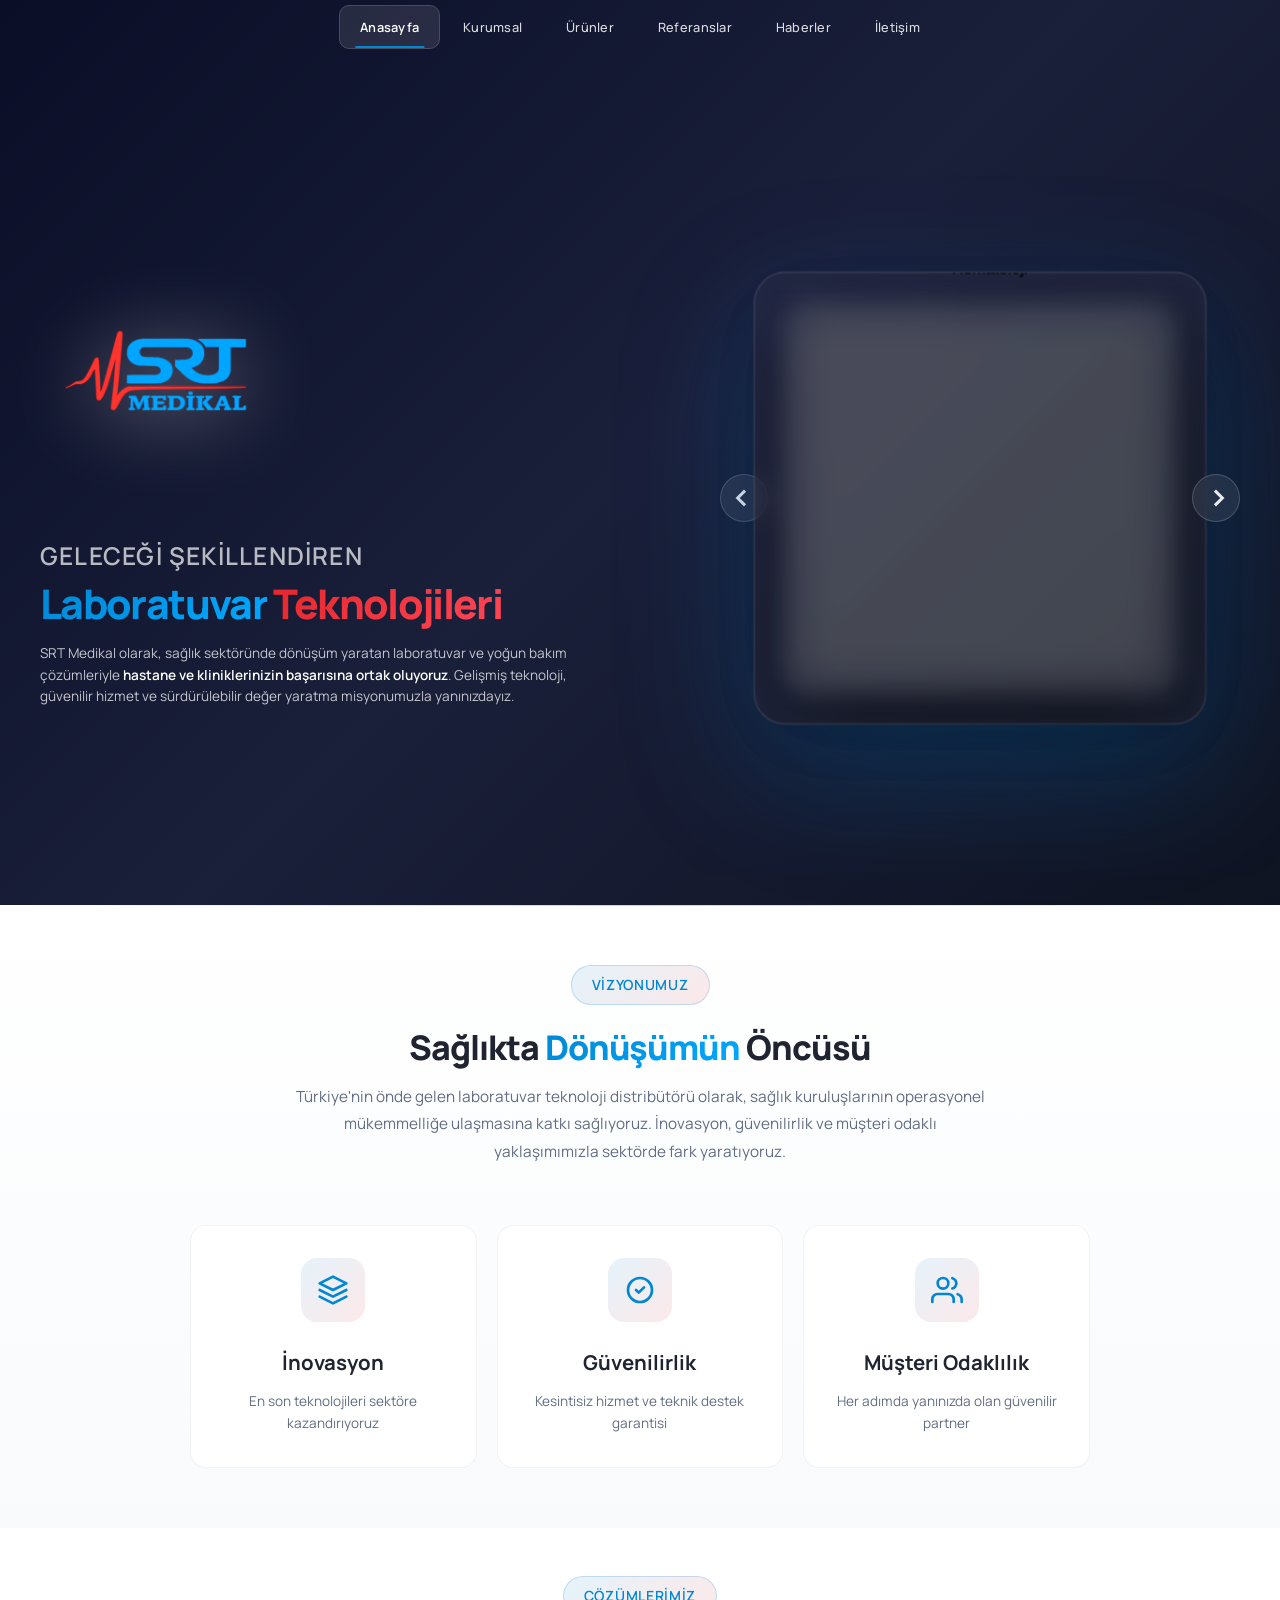
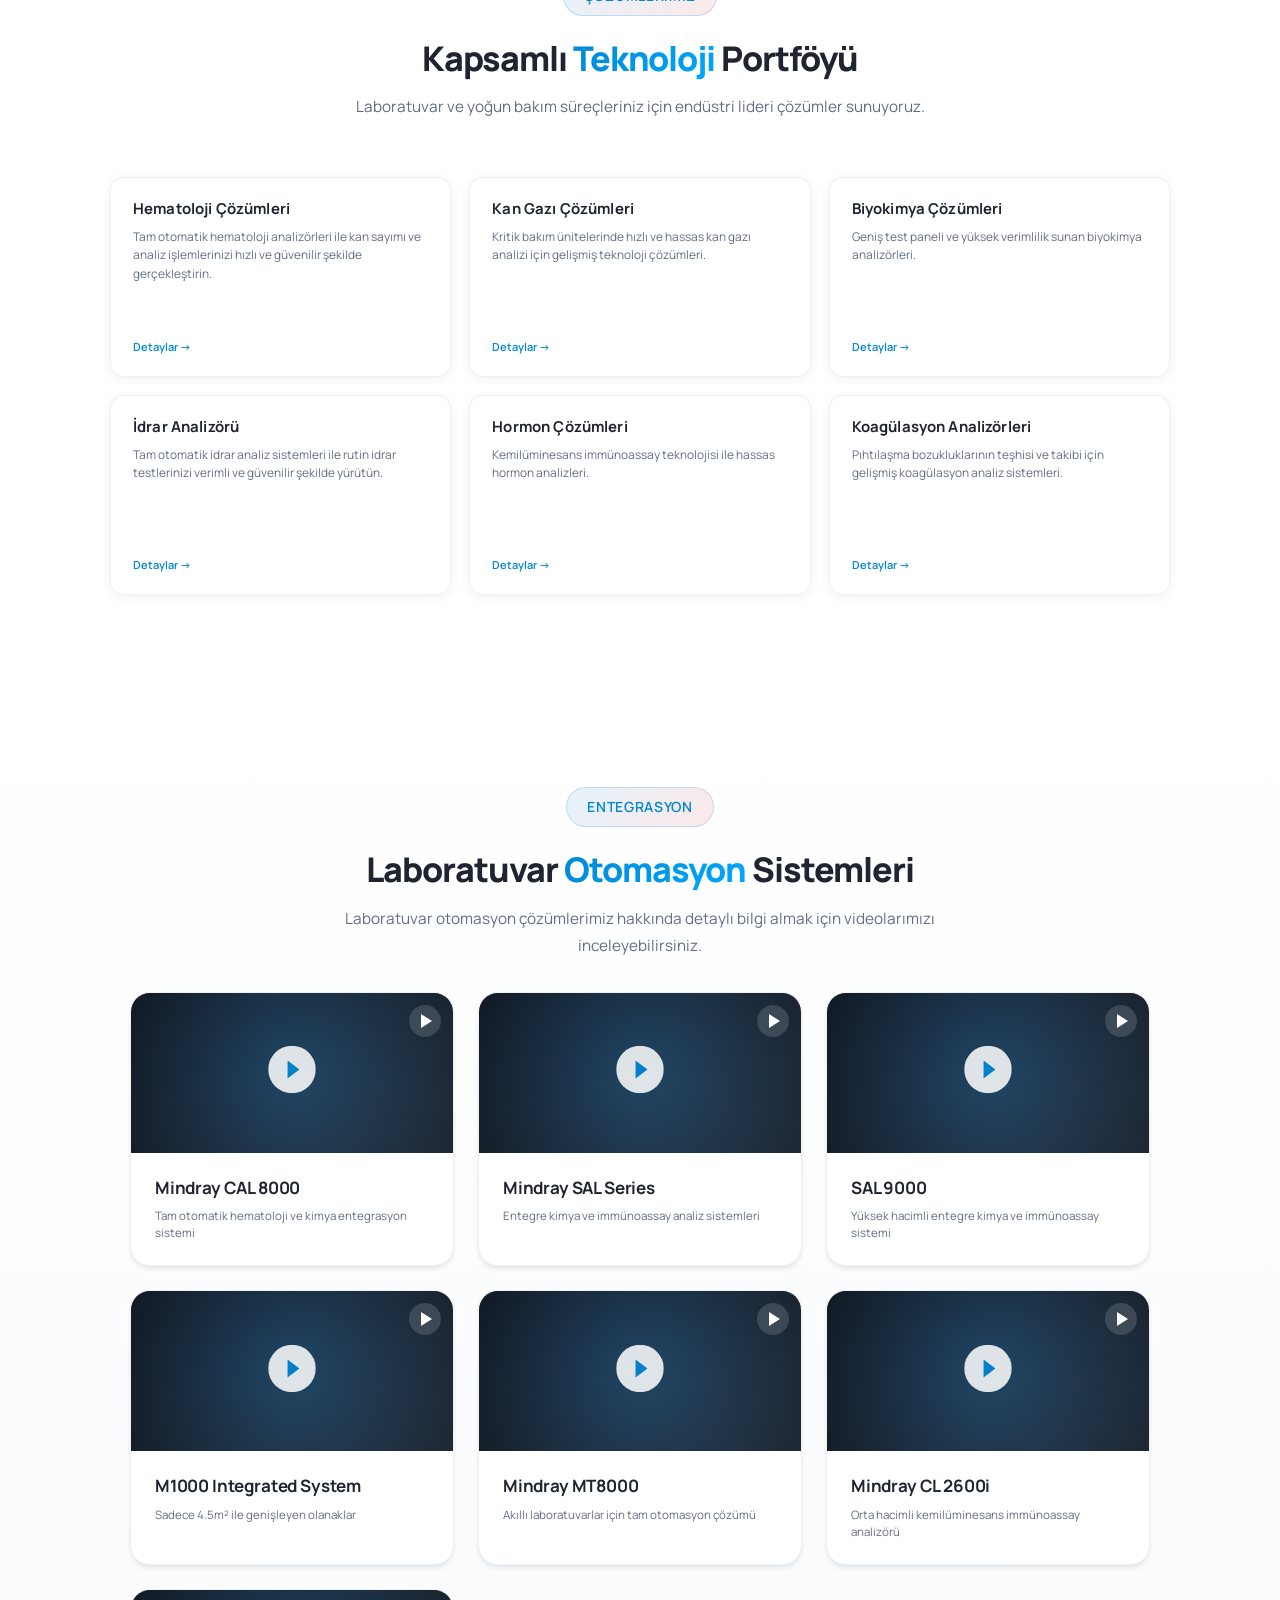
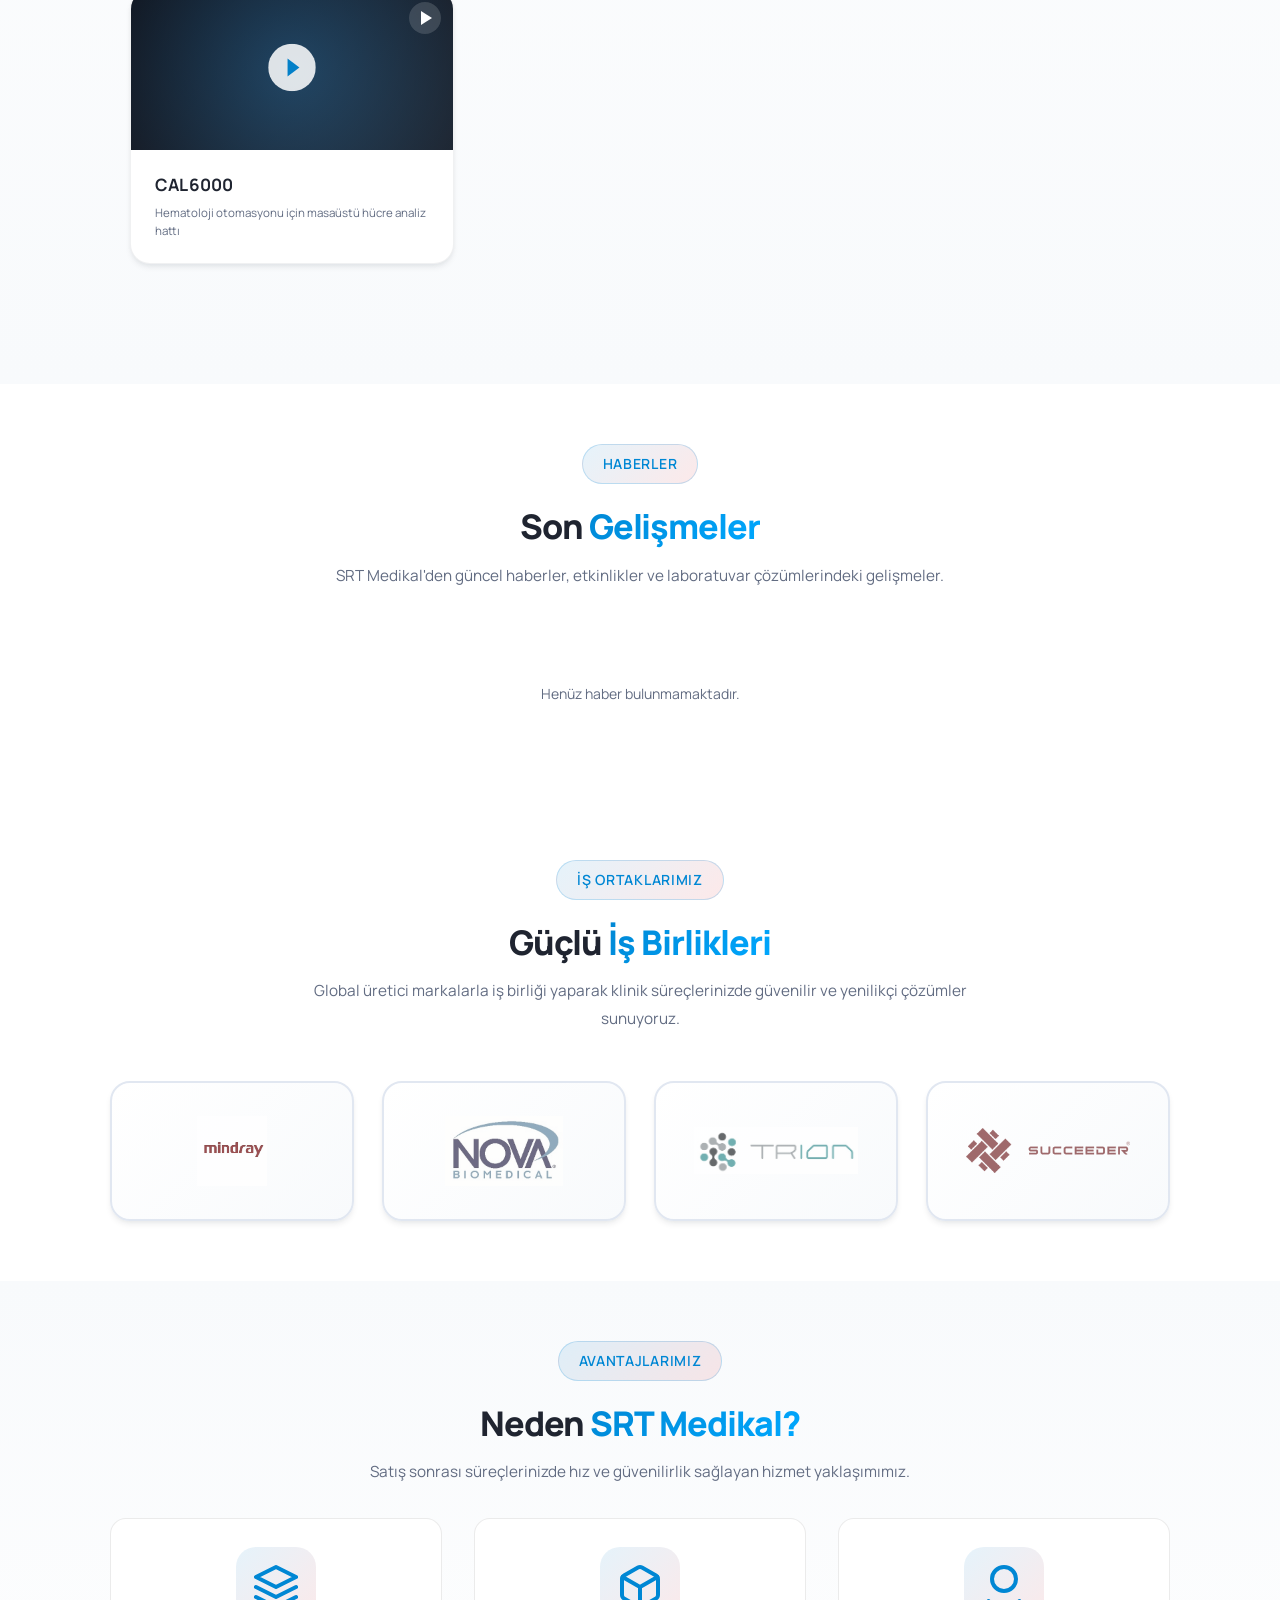
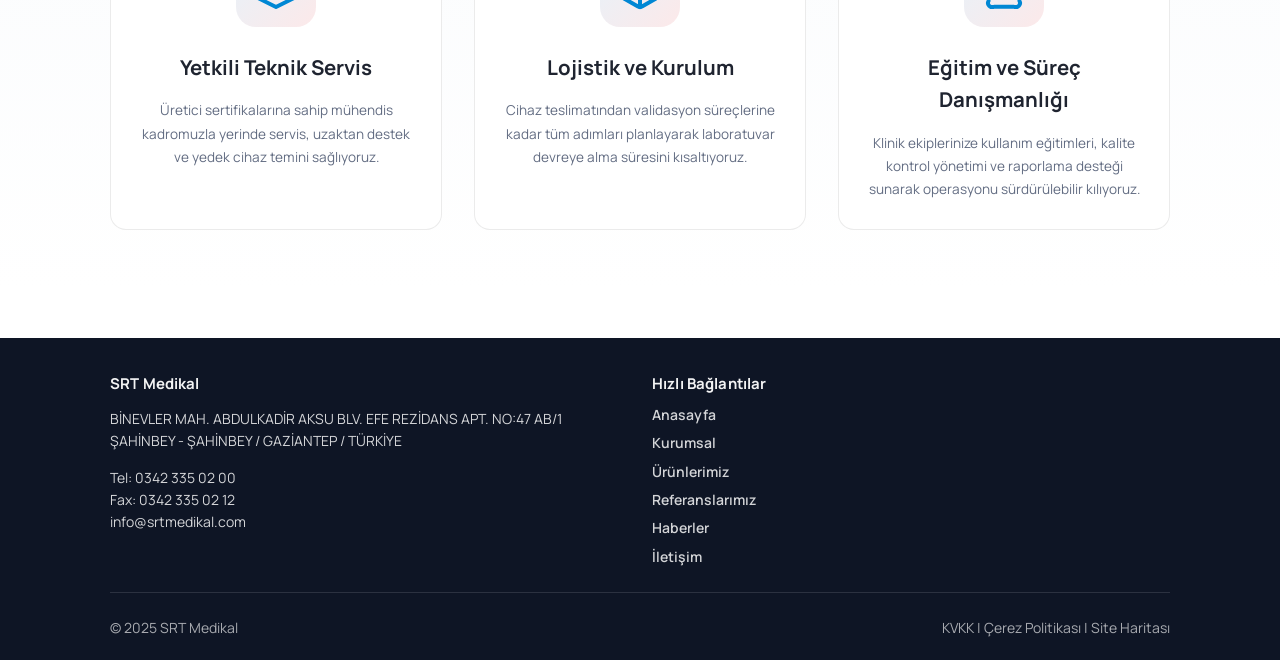
==== commit 38ed6553: "Add files via upload" ====
--- a/index.html
+++ b/index.html
@@ -10,10 +10,10 @@
     />
     <link rel="preconnect" href="https://fonts.gstatic.com" crossorigin />
     <link
-      href="https://fonts.googleapis.com/css2?family=Manrope:wght@400;500;600;700;800;900&display=swap&subset=latin,latin-ext"
+      href="https://fonts.googleapis.com/css2?family=Inter:wght@300;400;500;600;700;800;900&family=Manrope:wght@400;500;600;700;800;900&display=swap&subset=latin,latin-ext"
       rel="stylesheet"
     />
-    <link rel="stylesheet" href="css/styles.css?v=5.0" />
+    <link rel="stylesheet" href="css/styles.css?v=6.0" />
     <script src="js/main.js?v=4.4" defer></script>
     <script src="js/hero-slider.js" defer></script>
     <script src="js/news-data.js" defer></script>
@@ -21,7 +21,6 @@
     <noscript>
       <style>
         body { font-family: -apple-system, BlinkMacSystemFont, 'Segoe UI', Arial, sans-serif; }
-        .hero-home { min-height: 100vh; }
       </style>
     </noscript>
     <meta http-equiv="Cache-Control" content="no-cache, no-store, must-revalidate" />
@@ -30,6 +29,7 @@
   </head>
   <body style="scroll-behavior: smooth;">
     <a class="skip-link" href="#main">İçeriğe geç</a>
+    
     <!-- Loading Animation -->
     <div class="page-loader" id="page-loader">
       <div class="loader-content">
@@ -39,12 +39,11 @@
         <div class="loader-spinner"></div>
       </div>
     </div>
-    <header class="site-header" id="top">
+
+    <!-- Modern Header -->
+    <header class="site-header modern-header" id="top">
       <div class="container header-inner">
-        <a class="brand" href="index.html" aria-label="SRT Medikal Anasayfa">
-          <img src="logo.png" alt="SRT Medikal Logo" class="brand-mark" />
-        </a>
-        <nav class="primary-nav" aria-label="Ana menü">
+        <nav class="primary-nav primary-nav-centered" aria-label="Ana menü">
           <button
             class="nav-toggle"
             type="button"
@@ -57,186 +56,204 @@
             <span class="visually-hidden">Menüyü Aç/Kapat</span>
           </button>
           <ul class="nav-links" id="nav-links" aria-expanded="false">
-            <li><a class="is-active" href="index.html" data-hero-image="0">Anasayfa</a></li>
-            <li><a href="kurumsal.html" data-hero-image="1">Kurumsal</a></li>
-            <li><a href="urunler.html" data-hero-image="2">Ürünler</a></li>
-            <li><a href="referanslar.html" data-hero-image="3">Referanslar</a></li>
+            <li><a class="is-active" href="index.html">Anasayfa</a></li>
+            <li><a href="kurumsal.html">Kurumsal</a></li>
+            <li><a href="urunler.html">Ürünler</a></li>
+            <li><a href="referanslar.html">Referanslar</a></li>
             <li><a href="haberler.html">Haberler</a></li>
-            <li><a href="iletisim.html" data-hero-image="4">İletişim</a></li>
+            <li><a href="iletisim.html">İletişim</a></li>
           </ul>
         </nav>
       </div>
     </header>
 
     <main id="main">
-      <section class="hero-slider" aria-labelledby="hero-title">
-        <div class="hero-slides">
-          <!-- Slide 1 -->
-          <div class="hero-slide active" style="background-image: url('https://www.mindray.com/content/dam/xpace/en/products-solutions/products/laboratory-diagnostics/hematology/medium-test-volume/bc-6000/glp18-s3.jpg');">
-            <div class="hero-slide-overlay"></div>
-            <div class="hero-slide-content">
-              <h1 class="hero-slide-title">Hematoloji Çözümleri</h1>
-              <p class="hero-slide-text">Mindray BC-6000 ile 6-diff CBC ve NRBC ölçümü. Yoğun laboratuvarlar için yüksek verimlilik ve güvenilirlik.</p>
-              <div class="hero-slide-actions">
-                <a href="urunler.html" class="btn-slide btn-primary-slide">Ürünleri Keşfet</a>
-                <a href="iletisim.html" class="btn-slide btn-outline-slide">Demo Talep Et</a>
-              </div>
+      <!-- Ultra Modern Hero Section -->
+      <section class="hero-ultra-modern" aria-labelledby="hero-title">
+        <div class="hero-background">
+          <div class="hero-gradient-orb orb-1"></div>
+          <div class="hero-gradient-orb orb-2"></div>
+          <div class="hero-gradient-orb orb-3"></div>
+          <div class="hero-grid-pattern"></div>
+        </div>
+        <div class="container hero-container">
+          <div class="hero-content-wrapper">
+            <div class="hero-logo-large">
+              <img src="logo.png" alt="SRT Medikal Logo" />
             </div>
-          </div>
-          
-          <!-- Slide 2 -->
-          <div class="hero-slide hero-slide-blood-gas" style="background-image: url('https://bimedis.com/img/vimg/3958293/original');">
-            <div class="hero-slide-overlay"></div>
-            <div class="hero-slide-content">
-              <h1 class="hero-slide-title">Kan Gazı Analiz Sistemleri</h1>
-              <p class="hero-slide-text">Stat Profile Prime Plus ile 90 saniyede kapsamlı kritik bakım paneli. Otomatik sıvı QC desteği ile kesintisiz operasyon.</p>
-              <div class="hero-slide-actions">
-                <a href="urunler.html" class="btn-slide btn-primary-slide">Ürünleri Keşfet</a>
-                <a href="iletisim.html" class="btn-slide btn-outline-slide">Demo Talep Et</a>
-              </div>
+            <h1 class="hero-title-ultra" id="hero-title">
+              <span class="title-line-1">Geleceği Şekillendiren</span>
+              <span class="title-line-2">
+                <span class="gradient-text">Laboratuvar</span>
+                <span class="gradient-text-accent">Teknolojileri</span>
+              </span>
+            </h1>
+            <p class="hero-subtitle-ultra">
+              SRT Medikal olarak, sağlık sektöründe dönüşüm yaratan laboratuvar ve yoğun bakım çözümleriyle 
+              <strong>hastane ve kliniklerinizin başarısına ortak oluyoruz</strong>. 
+              Gelişmiş teknoloji, güvenilir hizmet ve sürdürülebilir değer yaratma misyonumuzla yanınızdayız.
+            </p>
+          </div>
+          <div class="hero-visual-modern">
+            <div class="hero-coverflow" aria-label="Cihaz galerisi">
+              <button class="coverflow-nav coverflow-prev" type="button" aria-label="Önceki görsel"></button>
+              <div class="coverflow-track" role="list">
+                <button class="coverflow-item" type="button" role="listitem" data-index="0" aria-label="Hematoloji">
+                  <img src="https://www.mindray.com/content/dam/xpace/en/products-solutions/products/laboratory-diagnostics/hematology/medium-test-volume/bc-6000/glp18-s3.jpg" alt="Hematoloji" loading="eager" />
+                </button>
+                <button class="coverflow-item" type="button" role="listitem" data-index="1" aria-label="Kan Gazı">
+                  <img src="https://www.novabiomedical.com/up/assets/2025/12/PrimePlus-FacngRight-1440x1100-3-1280x978.jpg" alt="Kan Gazı" loading="eager" />
+                </button>
+                <button class="coverflow-item" type="button" role="listitem" data-index="2" aria-label="Biyokimya">
+                  <img src="https://www.mindray.com/content/dam/xpace/en/products-solutions/products/laboratory-diagnostics/chemistry/medium-test-volume/bs-600m/bs-600m-fig2-pc.jpg" alt="Biyokimya" loading="eager" />
+                </button>
+                <button class="coverflow-item" type="button" role="listitem" data-index="3" aria-label="İdrar Analizörü">
+                  <img src="https://static.wixstatic.com/media/48ddcc_31ad8bd85962411aba14ca8b6271fc6b~mv2.jpg/v1/crop/x_0,y_85,w_2560,h_1429/fill/w_1210,h_678,al_c,q_85,usm_0.66_1.00_0.01,enc_avif,quality_auto/TRIchem-FRONT.jpg" alt="İdrar Analizörü" loading="eager" />
+                </button>
+                <button class="coverflow-item" type="button" role="listitem" data-index="4" aria-label="Hormon">
+                  <img src="https://www.mindray.com/content/dam/xpace/en/products-solutions/products/laboratory-diagnostics/chemiluminescence-immunoassay/large-test-volume/cl-6000i/glp60-s2.jpg" alt="Hormon" loading="eager" />
+                </button>
+                <button class="coverflow-item" type="button" role="listitem" data-index="5" aria-label="Koagülasyon">
+                  <img src="https://www.succeeder.com/uploads/SF9200_20220713095902.jpg" alt="Koagülasyon" loading="eager" />
+                </button>
+              </div>
+              <button class="coverflow-nav coverflow-next" type="button" aria-label="Sonraki görsel"></button>
             </div>
           </div>
-          
-          <!-- Slide 3 -->
-          <div class="hero-slide" style="background-image: url('https://www.mindray.com/content/dam/xpace/en/products-solutions/products/laboratory-diagnostics/chemistry/medium-test-volume/bs-600m/bs-600m-fig2-pc.jpg');">
-            <div class="hero-slide-overlay"></div>
-            <div class="hero-slide-content">
-              <h1 class="hero-slide-title">Biyokimya Analiz Platformları</h1>
-              <p class="hero-slide-text">Mindray BS-600M ile modüler tasarım ve düşük reaktif tüketimi. Verimli laboratuvar operasyonları için ideal çözüm.</p>
-              <div class="hero-slide-actions">
-                <a href="urunler.html" class="btn-slide btn-primary-slide">Ürünleri Keşfet</a>
-                <a href="iletisim.html" class="btn-slide btn-outline-slide">Demo Talep Et</a>
+        </div>
+      </section>
+
+      <!-- Vision Section -->
+      <section class="vision-section-modern">
+        <div class="container">
+          <div class="vision-content">
+            <div class="vision-badge">Vizyonumuz</div>
+            <h2 class="vision-title">
+              Sağlıkta <span class="gradient-text">Dönüşümün</span> Öncüsü
+            </h2>
+            <p class="vision-text">
+              Türkiye'nin önde gelen laboratuvar teknoloji distribütörü olarak, 
+              sağlık kuruluşlarının operasyonel mükemmelliğe ulaşmasına katkı sağlıyoruz. 
+              İnovasyon, güvenilirlik ve müşteri odaklı yaklaşımımızla sektörde fark yaratıyoruz.
+            </p>
+            <div class="vision-pillars">
+              <div class="pillar-card">
+                <div class="pillar-icon">
+                  <svg width="32" height="32" viewBox="0 0 24 24" fill="none">
+                    <path d="M12 2L2 7L12 12L22 7L12 2Z" stroke="currentColor" stroke-width="2" stroke-linecap="round" stroke-linejoin="round"/>
+                    <path d="M2 17L12 22L22 17" stroke="currentColor" stroke-width="2" stroke-linecap="round" stroke-linejoin="round"/>
+                    <path d="M2 12L12 17L22 12" stroke="currentColor" stroke-width="2" stroke-linecap="round" stroke-linejoin="round"/>
+                  </svg>
+                </div>
+                <h3>İnovasyon</h3>
+                <p>En son teknolojileri sektöre kazandırıyoruz</p>
+              </div>
+              <div class="pillar-card">
+                <div class="pillar-icon">
+                  <svg width="32" height="32" viewBox="0 0 24 24" fill="none">
+                    <path d="M9 12L11 14L15 10" stroke="currentColor" stroke-width="2" stroke-linecap="round" stroke-linejoin="round"/>
+                    <path d="M21 12C21 16.9706 16.9706 21 12 21C7.02944 21 3 16.9706 3 12C3 7.02944 7.02944 3 12 3C16.9706 3 21 7.02944 21 12Z" stroke="currentColor" stroke-width="2"/>
+                  </svg>
+                </div>
+                <h3>Güvenilirlik</h3>
+                <p>Kesintisiz hizmet ve teknik destek garantisi</p>
+              </div>
+              <div class="pillar-card">
+                <div class="pillar-icon">
+                  <svg width="32" height="32" viewBox="0 0 24 24" fill="none">
+                    <path d="M17 21V19C17 17.9391 16.5786 16.9217 15.8284 16.1716C15.0783 15.4214 14.0609 15 13 15H5C3.93913 15 2.92172 15.4214 2.17157 16.1716C1.42143 16.9217 1 17.9391 1 19V21" stroke="currentColor" stroke-width="2" stroke-linecap="round" stroke-linejoin="round"/>
+                    <path d="M9 11C11.2091 11 13 9.20914 13 7C13 4.79086 11.2091 3 9 3C6.79086 3 5 4.79086 5 7C5 9.20914 6.79086 11 9 11Z" stroke="currentColor" stroke-width="2" stroke-linecap="round" stroke-linejoin="round"/>
+                    <path d="M23 21V19C22.9993 18.1137 22.7044 17.2528 22.1614 16.5523C21.6184 15.8519 20.8581 15.3516 20 15.13" stroke="currentColor" stroke-width="2" stroke-linecap="round" stroke-linejoin="round"/>
+                    <path d="M16 3.13C16.8604 3.35031 17.623 3.85071 18.1676 4.55232C18.7122 5.25392 19.0078 6.11683 19.0078 7.005C19.0078 7.89318 18.7122 8.75608 18.1676 9.45769C17.623 10.1593 16.8604 10.6597 16 10.88" stroke="currentColor" stroke-width="2" stroke-linecap="round" stroke-linejoin="round"/>
+                  </svg>
+                </div>
+                <h3>Müşteri Odaklılık</h3>
+                <p>Her adımda yanınızda olan güvenilir partner</p>
               </div>
             </div>
           </div>
-          
-          <!-- Slide 4 -->
-          <div class="hero-slide" style="background-image: url('https://static.wixstatic.com/media/48ddcc_31ad8bd85962411aba14ca8b6271fc6b~mv2.jpg/v1/crop/x_0,y_85,w_2560,h_1429/fill/w_1210,h_678,al_c,q_85,usm_0.66_1.00_0.01,enc_avif,quality_auto/TRIchem-FRONT.jpg');">
-            <div class="hero-slide-overlay"></div>
-            <div class="hero-slide-content">
-              <h1 class="hero-slide-title">İdrar Analiz Çözümleri</h1>
-              <p class="hero-slide-text">Tam otomatik idrar mikroskopisi ve kimyasal analiz sistemleri. Hızlı ve güvenilir sonuçlar için gelişmiş teknoloji.</p>
-              <div class="hero-slide-actions">
-                <a href="urunler.html" class="btn-slide btn-primary-slide">Ürünleri Keşfet</a>
-                <a href="iletisim.html" class="btn-slide btn-outline-slide">Demo Talep Et</a>
-              </div>
-            </div>
-          </div>
-          
-          <!-- Slide 5 -->
-          <div class="hero-slide" style="background-image: url('https://www.succeeder.com/uploads/SF9200_20220713095902.jpg');">
-            <div class="hero-slide-overlay"></div>
-            <div class="hero-slide-content">
-              <h1 class="hero-slide-title">Koagülasyon Analizörleri</h1>
-              <p class="hero-slide-text">Succeeder SF-9200 ile tam otomatik pıhtılaşma analizi. Büyük düzey laboratuvarlar için yüksek kapasiteli sistem ve geniş test menüsü.</p>
-              <div class="hero-slide-actions">
-                <a href="urunler.html" class="btn-slide btn-primary-slide">Ürünleri Keşfet</a>
-                <a href="iletisim.html" class="btn-slide btn-outline-slide">Demo Talep Et</a>
-              </div>
-            </div>
-          </div>
-        </div>
-        
-        <!-- Navigation dots -->
-        <div class="hero-nav-dots">
-          <span class="hero-dot active" data-slide="0"></span>
-          <span class="hero-dot" data-slide="1"></span>
-          <span class="hero-dot" data-slide="2"></span>
-          <span class="hero-dot" data-slide="3"></span>
-          <span class="hero-dot" data-slide="4"></span>
-        </div>
-        
-        <!-- Scroll Indicator -->
-        <div class="scroll-indicator" aria-hidden="true">
-          <div class="scroll-indicator-text">Aşağı kaydır</div>
-          <div class="scroll-indicator-mouse">
-            <div class="scroll-indicator-wheel"></div>
-          </div>
         </div>
       </section>
 
-      <section class="section section-products-showcase" aria-labelledby="products-showcase-title">
+      <!-- Products Showcase Modern -->
+      <section class="section-products-ultra" aria-labelledby="products-showcase-title">
         <div class="container">
-          <div class="products-showcase-header">
-            <h2 id="products-showcase-title" class="products-showcase-title">
-              <span class="title-text">Çözümlerimiz</span>
+          <div class="section-header-ultra">
+            <div class="section-badge">Çözümlerimiz</div>
+            <h2 id="products-showcase-title" class="section-title-ultra">
+              Kapsamlı <span class="gradient-text">Teknoloji</span> Portföyü
             </h2>
-            <p class="products-showcase-lead">
-              Laboratuvar ve yoğun bakım süreçleriniz için kapsamlı teknoloji çözümleri sunuyoruz.
-            </p>
-          </div>
-          <div class="products-showcase-grid">
-            <a href="hemogram.html" class="product-showcase-card">
-              <div class="product-showcase-image">
-                <img src="https://www.mindray.com/content/dam/xpace/en/products-solutions/products/laboratory-diagnostics/hematology/medium-test-volume/bc-6000/glp18-s3.jpg" alt="Hematoloji Çözümleri" loading="lazy" />
-              </div>
-              <div class="product-showcase-content">
-                <h3 class="product-showcase-card-title">Hematoloji Çözümleri</h3>
-                <p class="product-showcase-card-desc">Tam otomatik hematoloji analizörleri ile kan sayımı ve analiz işlemlerinizi hızlı ve güvenilir şekilde gerçekleştirin.</p>
-                <span class="product-showcase-card-link">Detayları Gör →</span>
+            <p class="section-lead-ultra">
+              Laboratuvar ve yoğun bakım süreçleriniz için endüstri lideri çözümler sunuyoruz.
+            </p>
+          </div>
+          <div class="products-masonry-showcase">
+            <a href="hemogram.html" class="masonry-card card-large">
+              <div class="masonry-card-bg"></div>
+              <div class="masonry-card-content">
+                <h3 class="masonry-title">Hematoloji Çözümleri</h3>
+                <p class="masonry-desc">Tam otomatik hematoloji analizörleri ile kan sayımı ve analiz işlemlerinizi hızlı ve güvenilir şekilde gerçekleştirin.</p>
+                <div class="masonry-link">Detaylar →</div>
               </div>
             </a>
-            <a href="kangazi.html" class="product-showcase-card">
-              <div class="product-showcase-image">
-                <img src="https://bimedis.com/img/vimg/3958293/original" alt="Kan Gazı Çözümleri" loading="lazy" />
-              </div>
-              <div class="product-showcase-content">
-                <h3 class="product-showcase-card-title">Kan Gazı Çözümleri</h3>
-                <p class="product-showcase-card-desc">Kritik bakım ünitelerinde hızlı ve hassas kan gazı analizi için gelişmiş teknoloji çözümleri.</p>
-                <span class="product-showcase-card-link">Detayları Gör →</span>
+            
+            <a href="kangazi.html" class="masonry-card card-medium">
+              <div class="masonry-card-bg"></div>
+              <div class="masonry-card-content">
+                <h3 class="masonry-title">Kan Gazı Çözümleri</h3>
+                <p class="masonry-desc">Kritik bakım ünitelerinde hızlı ve hassas kan gazı analizi için gelişmiş teknoloji çözümleri.</p>
+                <div class="masonry-link">Detaylar →</div>
               </div>
             </a>
-            <a href="biyokimya.html" class="product-showcase-card">
-              <div class="product-showcase-image">
-                <img src="https://www.mindray.com/content/dam/xpace/en/products-solutions/products/laboratory-diagnostics/chemistry/medium-test-volume/bs-600m/bs-600m-fig2-pc.jpg" alt="Biyokimya Çözümleri" loading="lazy" />
-              </div>
-              <div class="product-showcase-content">
-                <h3 class="product-showcase-card-title">Biyokimya Çözümleri</h3>
-                <p class="product-showcase-card-desc">Geniş test paneli ve yüksek verimlilik sunan biyokimya analizörleri ile laboratuvar iş akışınızı optimize edin.</p>
-                <span class="product-showcase-card-link">Detayları Gör →</span>
+            
+            <a href="biyokimya.html" class="masonry-card card-small">
+              <div class="masonry-card-bg"></div>
+              <div class="masonry-card-content">
+                <h3 class="masonry-title">Biyokimya Çözümleri</h3>
+                <p class="masonry-desc">Geniş test paneli ve yüksek verimlilik sunan biyokimya analizörleri.</p>
+                <div class="masonry-link">Detaylar →</div>
               </div>
             </a>
-            <a href="idraranalizor.html" class="product-showcase-card">
-              <div class="product-showcase-image">
-                <img src="https://static.wixstatic.com/media/48ddcc_31ad8bd85962411aba14ca8b6271fc6b~mv2.jpg/v1/crop/x_0,y_85,w_2560,h_1429/fill/w_1210,h_678,al_c,q_85,usm_0.66_1.00_0.01,enc_avif,quality_auto/TRIchem-FRONT.jpg" alt="İdrar Analizörü Çözümleri" loading="lazy" />
-              </div>
-              <div class="product-showcase-content">
-                <h3 class="product-showcase-card-title">İdrar Analizörü Çözümleri</h3>
-                <p class="product-showcase-card-desc">Tam otomatik idrar analiz sistemleri ile rutin idrar testlerinizi verimli ve güvenilir şekilde yürütün.</p>
-                <span class="product-showcase-card-link">Detayları Gör →</span>
+            
+            <a href="idraranalizor.html" class="masonry-card card-medium">
+              <div class="masonry-card-bg"></div>
+              <div class="masonry-card-content">
+                <h3 class="masonry-title">İdrar Analizörü</h3>
+                <p class="masonry-desc">Tam otomatik idrar analiz sistemleri ile rutin idrar testlerinizi verimli ve güvenilir şekilde yürütün.</p>
+                <div class="masonry-link">Detaylar →</div>
               </div>
             </a>
-            <a href="kemiluminesans.html" class="product-showcase-card">
-              <div class="product-showcase-image">
-                <img src="https://www.mindray.com/content/dam/xpace/en/products-solutions/products/laboratory-diagnostics/chemiluminescence-immunoassay/large-test-volume/cl-6000i/glp60-s2.jpg" alt="Hormon Çözümleri" loading="lazy" />
-              </div>
-              <div class="product-showcase-content">
-                <h3 class="product-showcase-card-title">Hormon Çözümleri</h3>
-                <p class="product-showcase-card-desc">Kemilüminesans immünoassay teknolojisi ile hassas hormon ve tümör belirteç analizleri.</p>
-                <span class="product-showcase-card-link">Detayları Gör →</span>
+            
+            <a href="kemiluminesans.html" class="masonry-card card-small">
+              <div class="masonry-card-bg"></div>
+              <div class="masonry-card-content">
+                <h3 class="masonry-title">Hormon Çözümleri</h3>
+                <p class="masonry-desc">Kemilüminesans immünoassay teknolojisi ile hassas hormon analizleri.</p>
+                <div class="masonry-link">Detaylar →</div>
               </div>
             </a>
-            <a href="koagulasyon.html" class="product-showcase-card">
-              <div class="product-showcase-image">
-                <img src="https://www.succeeder.com/uploads/SF9200_20220713095902.jpg" alt="Koagülasyon Analizörleri" loading="lazy" />
-              </div>
-              <div class="product-showcase-content">
-                <h3 class="product-showcase-card-title">Koagülasyon Analizörleri</h3>
-                <p class="product-showcase-card-desc">Pıhtılaşma bozukluklarının teşhisi ve takibi için gelişmiş koagülasyon analiz sistemleri.</p>
-                <span class="product-showcase-card-link">Detayları Gör →</span>
+            
+            <a href="koagulasyon.html" class="masonry-card card-large">
+              <div class="masonry-card-bg"></div>
+              <div class="masonry-card-content">
+                <h3 class="masonry-title">Koagülasyon Analizörleri</h3>
+                <p class="masonry-desc">Pıhtılaşma bozukluklarının teşhisi ve takibi için gelişmiş koagülasyon analiz sistemleri.</p>
+                <div class="masonry-link">Detaylar →</div>
               </div>
             </a>
           </div>
         </div>
       </section>
 
-      <section class="section section-integration-modern" aria-labelledby="integration-title">
+      <!-- Integration Videos Section -->
+      <section class="section-integration-modern" aria-labelledby="integration-title">
         <div class="container">
-          <div class="integration-header">
-            <h2 id="integration-title" class="integration-title">
-              <span class="title-text">Entegrasyon Cihazlarımız</span>
+          <div class="section-header-ultra">
+            <div class="section-badge">Entegrasyon</div>
+            <h2 id="integration-title" class="section-title-ultra">
+              Laboratuvar <span class="gradient-text">Otomasyon</span> Sistemleri
             </h2>
-            <p class="integration-lead">
+            <p class="section-lead-ultra">
               Laboratuvar otomasyon çözümlerimiz hakkında detaylı bilgi almak için videolarımızı inceleyebilirsiniz.
             </p>
           </div>
@@ -402,13 +419,15 @@
         </div>
       </div>
 
+      <!-- Latest News Section -->
       <section class="section" aria-labelledby="latest-news-title">
         <div class="container">
-          <div class="news-header-home">
-            <h2 id="latest-news-title" class="news-title-home">
-              <span class="title-text">Son Haberler</span>
+          <div class="section-header-ultra">
+            <div class="section-badge">Haberler</div>
+            <h2 id="latest-news-title" class="section-title-ultra">
+              Son <span class="gradient-text">Gelişmeler</span>
             </h2>
-            <p class="news-lead-home">
+            <p class="section-lead-ultra">
               SRT Medikal'den güncel haberler, etkinlikler ve laboratuvar çözümlerindeki gelişmeler.
             </p>
           </div>
@@ -422,17 +441,25 @@
         </div>
       </section>
 
+      <!-- Partners Section -->
       <section class="section" aria-labelledby="partners-title">
         <div class="container">
-          <div class="partners-header">
-            <h2 id="partners-title" class="partners-title">
-              <span class="title-text">İş Ortaklarımız</span>
+          <div class="section-header-ultra">
+            <div class="section-badge">İş Ortaklarımız</div>
+            <h2 id="partners-title" class="section-title-ultra">
+              Güçlü <span class="gradient-text">İş Birlikleri</span>
             </h2>
-            <p class="partners-lead">
+            <p class="section-lead-ultra">
               Global üretici markalarla iş birliği yaparak klinik süreçlerinizde güvenilir ve yenilikçi çözümler sunuyoruz.
             </p>
           </div>
           <div class="partner-logos">
+            <div class="partner-logo-card">
+              <img
+                src="iş/images.png"
+                alt="Mindray"
+              />
+            </div>
             <div class="partner-logo-card">
               <img
                 src="iş/53e14ddc-0109-0039-a057-657b97b1da42.jpg"
@@ -447,12 +474,6 @@
             </div>
             <div class="partner-logo-card">
               <img
-                src="iş/images.png"
-                alt="İş ortağı logosu 3"
-              />
-            </div>
-            <div class="partner-logo-card">
-              <img
                 src="iş/logo_new.webp"
                 alt="İş ortağı logosu 4"
               />
@@ -461,20 +482,22 @@
         </div>
       </section>
 
-      <section class="section section-light" aria-labelledby="support-title">
+      <!-- Advantages Section -->
+      <section class="advantages-section-modern">
         <div class="container">
-          <div class="advantages-header">
-            <h2 id="support-title" class="advantages-title">
-              <span class="title-text">SRT Medikal Avantajları</span>
+          <div class="section-header-ultra">
+            <div class="section-badge">Avantajlarımız</div>
+            <h2 class="section-title-ultra">
+              Neden <span class="gradient-text">SRT Medikal?</span>
             </h2>
-            <p class="advantages-lead">
+            <p class="section-lead-ultra">
               Satış sonrası süreçlerinizde hız ve güvenilirlik sağlayan hizmet yaklaşımımız.
             </p>
           </div>
-          <div class="info-columns">
-            <article class="info-card">
-              <div class="info-card-icon">
-                <svg width="48" height="48" viewBox="0 0 24 24" fill="none" xmlns="http://www.w3.org/2000/svg">
+          <div class="advantages-grid-modern">
+            <article class="advantage-card-modern">
+              <div class="advantage-icon-modern">
+                <svg width="48" height="48" viewBox="0 0 24 24" fill="none">
                   <path d="M12 2L2 7L12 12L22 7L12 2Z" stroke="currentColor" stroke-width="2" stroke-linecap="round" stroke-linejoin="round"/>
                   <path d="M2 17L12 22L22 17" stroke="currentColor" stroke-width="2" stroke-linecap="round" stroke-linejoin="round"/>
                   <path d="M2 12L12 17L22 12" stroke="currentColor" stroke-width="2" stroke-linecap="round" stroke-linejoin="round"/>
@@ -486,9 +509,9 @@
                 yedek cihaz temini sağlıyoruz.
               </p>
             </article>
-            <article class="info-card">
-              <div class="info-card-icon">
-                <svg width="48" height="48" viewBox="0 0 24 24" fill="none" xmlns="http://www.w3.org/2000/svg">
+            <article class="advantage-card-modern">
+              <div class="advantage-icon-modern">
+                <svg width="48" height="48" viewBox="0 0 24 24" fill="none">
                   <path d="M21 16V8C20.9996 7.64928 20.9071 7.30481 20.7315 7.00116C20.556 6.69751 20.3037 6.44536 20 6.27L13 2.27C12.696 2.09446 12.3511 2.00205 12 2.00205C11.6489 2.00205 11.304 2.09446 11 2.27L4 6.27C3.69626 6.44536 3.44398 6.69751 3.26846 7.00116C3.09294 7.30481 3.00036 7.64928 3 8V16C3.00036 16.3507 3.09294 16.6952 3.26846 16.9988C3.44398 17.3025 3.69626 17.5546 4 17.73L11 21.73C11.304 21.9055 11.6489 21.9979 12 21.9979C12.3511 21.9979 12.696 21.9055 13 21.73L20 17.73C20.3037 17.5546 20.556 17.3025 20.7315 16.9988C20.9071 16.6952 20.9996 16.3507 21 16Z" stroke="currentColor" stroke-width="2" stroke-linecap="round" stroke-linejoin="round"/>
                   <path d="M3.27 6.96L12 12.01L20.73 6.96" stroke="currentColor" stroke-width="2" stroke-linecap="round" stroke-linejoin="round"/>
                   <path d="M12 22.08V12" stroke="currentColor" stroke-width="2" stroke-linecap="round" stroke-linejoin="round"/>
@@ -500,9 +523,9 @@
                 devreye alma süresini kısaltıyoruz.
               </p>
             </article>
-            <article class="info-card">
-              <div class="info-card-icon">
-                <svg width="48" height="48" viewBox="0 0 24 24" fill="none" xmlns="http://www.w3.org/2000/svg">
+            <article class="advantage-card-modern">
+              <div class="advantage-icon-modern">
+                <svg width="48" height="48" viewBox="0 0 24 24" fill="none">
                   <path d="M12 14C15.3137 14 18 11.3137 18 8C18 4.68629 15.3137 2 12 2C8.68629 2 6 4.68629 6 8C6 11.3137 8.68629 14 12 14Z" stroke="currentColor" stroke-width="2" stroke-linecap="round" stroke-linejoin="round"/>
                   <path d="M4.27 19C4.08724 19.3031 3.97851 19.6457 3.951 20C3.97851 20.3543 4.08724 20.6969 4.27 21C4.45276 21.3031 4.70547 21.5568 5.00882 21.7396C5.31217 21.9223 5.65676 22.0291 6.011 22.05C6.36524 22.0709 6.71839 22.0062 7.043 21.86H16.957C17.2816 22.0062 17.6348 22.0709 17.989 22.05C18.3432 22.0291 18.6878 21.9223 18.9912 21.7396C19.2945 21.5568 19.5472 21.3031 19.73 21C19.9128 20.6969 20.0215 20.3543 20.049 20C20.0215 19.6457 19.9128 19.3031 19.73 19" stroke="currentColor" stroke-width="2" stroke-linecap="round" stroke-linejoin="round"/>
                 </svg>
@@ -518,6 +541,7 @@
       </section>
     </main>
 
+    <!-- Footer -->
     <footer class="site-footer">
       <div class="container footer-inner">
         <div class="footer-top">
@@ -551,42 +575,55 @@
         </div>
       </div>
     </footer>
+
     <script>
-      // Mobil menü için inline script - güvenilir çalışması için
+      // Header scroll effect - hero ile entegre
+      (function() {
+        const header = document.querySelector('.modern-header');
+        const hero = document.querySelector('.hero-ultra-modern');
+        
+        if (header && hero) {
+          function handleScroll() {
+            const heroBottom = hero.offsetTop + hero.offsetHeight;
+            const scrollY = window.pageYOffset;
+            
+            if (scrollY > 100) {
+              header.classList.add('scrolled');
+            } else {
+              header.classList.remove('scrolled');
+            }
+          }
+          
+          window.addEventListener('scroll', handleScroll);
+          handleScroll(); // Initial check
+        }
+      })();
+
+      // Mobil menü için inline script
       (function() {
         function initMobileMenu() {
           const navToggle = document.querySelector('.nav-toggle');
           const navLinks = document.querySelector('.nav-links');
           
-          if (!navToggle || !navLinks) {
-            console.log('Menu elements not found');
-            return;
-          }
-          
-          console.log('Menu elements found, setting up listeners');
+          if (!navToggle || !navLinks) return;
           
           navToggle.addEventListener('click', function(e) {
             e.preventDefault();
             e.stopPropagation();
-            console.log('Menu button clicked');
             
             const isOpen = navLinks.classList.contains('is-open');
-            console.log('Current state:', isOpen);
             
             if (isOpen) {
               navLinks.classList.remove('is-open');
               navToggle.setAttribute('aria-expanded', 'false');
               navLinks.setAttribute('aria-expanded', 'false');
-              console.log('Menu closed');
             } else {
               navLinks.classList.add('is-open');
               navToggle.setAttribute('aria-expanded', 'true');
               navLinks.setAttribute('aria-expanded', 'true');
-              console.log('Menu opened');
             }
           });
           
-          // Linklere tıklandığında menüyü kapat
           navLinks.querySelectorAll('a').forEach(function(link) {
             link.addEventListener('click', function() {
               navLinks.classList.remove('is-open');
@@ -596,18 +633,78 @@
           });
         }
         
-        // DOM yüklendiğinde çalıştır
         if (document.readyState === 'loading') {
           document.addEventListener('DOMContentLoaded', initMobileMenu);
         } else {
           initMobileMenu();
         }
         
-        // Ek güvenlik için kısa bir gecikme ile de çalıştır
         setTimeout(initMobileMenu, 100);
+      })();
+
+      // Statistics counter removed
+
+      // Smooth Scroll Animations for Sections
+      (function() {
+        const observerOptions = {
+          threshold: 0.1,
+          rootMargin: '0px 0px -100px 0px'
+        };
+
+        const observer = new IntersectionObserver((entries) => {
+          entries.forEach(entry => {
+            if (entry.isIntersecting) {
+              entry.target.style.opacity = '1';
+              entry.target.style.transform = 'translateY(0)';
+            }
+          });
+        }, observerOptions);
+
+        // Observe all sections
+        const sections = document.querySelectorAll('.vision-section-modern, .section-products-ultra, .advantages-section-modern, .section');
+        sections.forEach(section => {
+          section.style.opacity = '0';
+          section.style.transform = 'translateY(30px)';
+          section.style.transition = 'opacity 0.6s ease-out, transform 0.6s ease-out';
+          observer.observe(section);
+        });
+
+        // Observe product cards
+        const productCards = document.querySelectorAll('.product-card-ultra, .pillar-card, .advantage-card-modern');
+        productCards.forEach((card, index) => {
+          card.style.opacity = '0';
+          card.style.transform = 'translateY(30px)';
+          card.style.transition = `opacity 0.6s ease-out ${index * 0.1}s, transform 0.6s ease-out ${index * 0.1}s`;
+          observer.observe(card);
+        });
+      })();
+
+      // Parallax effect for hero orbs
+      (function() {
+        let ticking = false;
+        
+        function updateParallax() {
+          const scrolled = window.pageYOffset;
+          const orbs = document.querySelectorAll('.hero-gradient-orb');
+          
+          orbs.forEach((orb, index) => {
+            const speed = (index + 1) * 0.5;
+            const yPos = -(scrolled * speed);
+            orb.style.transform = `translateY(${yPos}px)`;
+          });
+          
+          ticking = false;
+        }
+        
+        function requestTick() {
+          if (!ticking) {
+            requestAnimationFrame(updateParallax);
+            ticking = true;
+          }
+        }
+        
+        window.addEventListener('scroll', requestTick);
       })();
     </script>
   </body>
 </html>
-
-
--- a/css/styles.css
+++ b/css/styles.css
@@ -171,9 +171,15 @@
 .header-inner {
   display: flex;
   align-items: center;
-  justify-content: space-between;
+  justify-content: center;
   gap: 32px;
   padding: 16px 0;
+}
+
+.primary-nav-centered {
+  width: 100%;
+  display: flex;
+  justify-content: center;
 }
 
 @media (max-width: 640px) {
@@ -208,10 +214,25 @@
 }
 
 .brand-mark {
-  height: 60px;
+  height: 50px;
   width: auto;
   transition: all 0.3s ease;
   display: block;
+  opacity: 0.95;
+}
+
+/* Modern header logo - daha küçük, sadece navigasyon için */
+.modern-header .brand-mark {
+  height: 50px !important;
+  opacity: 0.9;
+  filter: drop-shadow(0 2px 8px rgba(255, 255, 255, 0.2));
+  transition: all 0.3s ease;
+}
+
+.modern-header.scrolled .brand-mark {
+  height: 55px !important;
+  opacity: 1;
+  filter: drop-shadow(0 2px 6px rgba(0, 0, 0, 0.15));
 }
 
 @media (max-width: 640px) {
@@ -219,6 +240,18 @@
     height: 50px;
   }
   
+  .hero-logo-large img {
+    height: 200px;
+  }
+  
+  .modern-header .brand-mark {
+    height: 50px !important;
+  }
+  
+  .modern-header.scrolled .brand-mark {
+    height: 55px !important;
+  }
+  
   .header-inner {
     padding: 14px 0;
     gap: 20px;
@@ -228,6 +261,18 @@
 @media (max-width: 480px) {
   .brand-mark {
     height: 44px;
+  }
+  
+  .hero-logo-large img {
+    height: 140px;
+  }
+  
+  .modern-header .brand-mark {
+    height: 40px !important;
+  }
+  
+  .modern-header.scrolled .brand-mark {
+    height: 45px !important;
   }
   
   .header-inner {
@@ -272,17 +317,21 @@
   width: 22px;
   height: 2px;
   background: var(--gray-800);
-}
-
-.site-header-overlay .nav-toggle span {
+  transition: all 0.3s ease;
+}
+
+.modern-header .nav-toggle span {
+  background: rgba(255, 255, 255, 0.9);
+  box-shadow: 0 1px 3px rgba(0, 0, 0, 0.2);
+}
+
+.modern-header.scrolled .nav-toggle span {
   background: rgba(255, 255, 255, 0.95);
+}
+
+.modern-header .nav-toggle:hover span {
+  background: #ffffff;
   box-shadow: 0 2px 4px rgba(0, 0, 0, 0.3);
-  transition: all 0.3s ease;
-}
-
-.site-header-overlay .nav-toggle:hover span {
-  background: #fff;
-  box-shadow: 0 2px 6px rgba(0, 0, 0, 0.4);
 }
 
 .nav-links {
@@ -1684,8 +1733,8 @@
 .product-cards-stack {
   position: relative;
   width: 100%;
-  max-width: 620px;
-  height: 520px;
+  max-width: 340px;
+  height: 300px;
   margin: 0 auto;
   display: flex !important;
   align-items: center;
@@ -1693,21 +1742,21 @@
   perspective: 1200px;
   visibility: visible !important;
   opacity: 1 !important;
-  min-height: 320px;
+  min-height: 280px;
   z-index: 3;
 }
 
 @media (max-width: 1024px) {
   .product-cards-stack {
-    max-width: 520px;
-    height: 480px;
+    max-width: 400px;
+    height: 300px;
   }
 }
 
 @media (max-width: 768px) {
   .product-cards-stack {
     max-width: 100%;
-    height: 440px;
+    height: 280px;
   }
 }
 
@@ -1728,8 +1777,8 @@
   cursor: pointer;
   position: absolute;
   overflow: hidden;
-  width: 380px;
-  height: 310px;
+  width: 200px;
+  height: 160px;
   display: flex;
   flex-direction: column;
   transform-style: preserve-3d;
@@ -1849,39 +1898,39 @@
 
 @media (max-width: 1024px) {
   .floating-card {
-    width: 340px;
-    height: 290px;
+    width: 190px;
+    height: 150px;
   }
   
   .card-image-wrapper {
-    height: 290px;
+    height: 150px;
   }
 }
 
 @media (max-width: 768px) {
   .floating-card {
-    width: 300px;
-    height: 260px;
+    width: 175px;
+    height: 135px;
   }
   
   .card-image-wrapper {
-    height: 260px;
+    height: 135px;
   }
 }
 
 @media (max-width: 480px) {
   .product-cards-stack {
     max-width: 100%;
-    height: 400px;
+    height: 280px;
   }
   
   .floating-card {
-    width: 260px;
-    height: 220px;
+    width: 160px;
+    height: 125px;
   }
   
   .card-image-wrapper {
-    height: 220px;
+    height: 125px;
   }
 }
 
@@ -2195,6 +2244,7 @@
   background: linear-gradient(180deg, var(--gray-050) 0%, #ffffff 100%);
   position: relative;
   overflow: hidden;
+  scroll-margin-top: 100px;
 }
 
 .page-hero.general::before {
@@ -2435,26 +2485,27 @@
 
 .timeline-compact-item {
   display: grid;
-  grid-template-columns: 60px 1fr;
-  gap: 16px;
-  padding: 18px 0;
+  grid-template-columns: 70px 1fr;
+  gap: 20px;
+  padding: 24px 0;
   border-bottom: 1px solid var(--gray-200);
-  transition: all 0.3s ease;
+  transition: all 0.4s cubic-bezier(0.23, 1, 0.32, 1);
   position: relative;
 }
 
 .timeline-compact-item::before {
   content: '';
   position: absolute;
-  left: -29px;
-  top: 22px;
-  width: 10px;
-  height: 10px;
-  background: var(--blue);
-  border: 2px solid #fff;
+  left: -32px;
+  top: 28px;
+  width: 14px;
+  height: 14px;
+  background: linear-gradient(135deg, var(--blue) 0%, var(--red) 100%);
+  border: 3px solid #fff;
   border-radius: 50%;
-  box-shadow: 0 0 0 3px rgba(0, 135, 212, 0.2);
-  transition: all 0.3s ease;
+  box-shadow: 0 0 0 4px rgba(0, 135, 212, 0.15), 0 4px 12px rgba(0, 135, 212, 0.2);
+  transition: all 0.4s cubic-bezier(0.23, 1, 0.32, 1);
+  z-index: 2;
 }
 
 .timeline-compact-item:last-child {
@@ -2462,37 +2513,46 @@
 }
 
 .timeline-compact-item:hover {
-  background: linear-gradient(90deg, var(--gray-050) 0%, transparent 100%);
-  padding-left: 12px;
-  margin-left: -12px;
-  margin-right: -12px;
-  padding-right: 12px;
-  border-radius: var(--radius-sm);
+  background: linear-gradient(90deg, rgba(0, 135, 212, 0.05) 0%, transparent 100%);
+  padding-left: 16px;
+  margin-left: -16px;
+  margin-right: -16px;
+  padding-right: 16px;
+  border-radius: 12px;
+  transform: translateX(8px);
 }
 
 .timeline-compact-item:hover::before {
-  background: var(--red);
-  box-shadow: 0 0 0 4px rgba(229, 37, 42, 0.15);
-  transform: scale(1.2);
+  background: linear-gradient(135deg, var(--red) 0%, var(--blue) 100%);
+  box-shadow: 0 0 0 5px rgba(229, 37, 42, 0.2), 0 6px 16px rgba(229, 37, 42, 0.3);
+  transform: scale(1.3);
 }
 
 .timeline-compact-year {
-  font-size: 1rem;
+  font-size: 1.15rem;
   font-weight: 800;
-  color: var(--blue);
-  padding-top: 2px;
+  background: linear-gradient(135deg, var(--blue) 0%, var(--red) 100%);
+  -webkit-background-clip: text;
+  -webkit-text-fill-color: transparent;
+  background-clip: text;
+  padding-top: 4px;
+  transition: all 0.4s ease;
 }
 
 .timeline-compact-item:hover .timeline-compact-year {
-  color: var(--red);
+  background: linear-gradient(135deg, var(--red) 0%, var(--blue) 100%);
+  -webkit-background-clip: text;
+  -webkit-text-fill-color: transparent;
+  background-clip: text;
 }
 
 .timeline-compact-content h3 {
-  font-size: 0.92rem;
+  font-size: 1.05rem;
   font-weight: 700;
   color: var(--gray-800);
-  margin: 0 0 5px;
+  margin: 0 0 8px;
   transition: color 0.3s ease;
+  line-height: 1.3;
 }
 
 .timeline-compact-item:hover .timeline-compact-content h3 {
@@ -2500,15 +2560,172 @@
 }
 
 .timeline-compact-content p {
-  font-size: 0.82rem;
+  font-size: 0.9rem;
   color: var(--gray-600);
-  line-height: 1.6;
+  line-height: 1.7;
   margin: 0;
+}
+
+/* Stats Section */
+.stats-section {
+  padding: 80px 0;
+  background: linear-gradient(135deg, rgba(0, 135, 212, 0.03) 0%, rgba(229, 37, 42, 0.02) 100%);
+  position: relative;
+  overflow: hidden;
+}
+
+.stats-section::before {
+  content: '';
+  position: absolute;
+  top: 0;
+  left: 0;
+  right: 0;
+  bottom: 0;
+  background: radial-gradient(circle at 30% 50%, rgba(0, 135, 212, 0.05) 0%, transparent 50%);
+  pointer-events: none;
+}
+
+.stats-grid {
+  display: grid;
+  grid-template-columns: repeat(4, 1fr);
+  gap: 32px;
+  margin-top: 48px;
+  position: relative;
+  z-index: 1;
+}
+
+.stat-card {
+  background: linear-gradient(135deg, #ffffff 0%, #f8fafc 100%);
+  border: 2px solid var(--gray-200);
+  border-radius: 24px;
+  padding: 40px 32px;
+  text-align: center;
+  transition: all 0.4s cubic-bezier(0.23, 1, 0.32, 1);
+  position: relative;
+  overflow: hidden;
+  transform-style: preserve-3d;
+  box-shadow: 0 4px 6px -1px rgba(15, 23, 42, 0.08), 0 2px 4px -1px rgba(15, 23, 42, 0.04);
+}
+
+.stat-card::before {
+  content: '';
+  position: absolute;
+  inset: 0;
+  border-radius: 22px;
+  padding: 2px;
+  background: linear-gradient(135deg, rgba(0, 135, 212, 0.3) 0%, rgba(220, 38, 38, 0.2) 100%);
+  -webkit-mask: linear-gradient(#fff 0 0) content-box, linear-gradient(#fff 0 0);
+  -webkit-mask-composite: xor;
+  mask-composite: exclude;
+  opacity: 0;
+  transition: opacity 0.4s ease;
+  z-index: 1;
+}
+
+.stat-card:hover {
+  transform: translateY(-10px) rotateX(3deg) scale(1.03);
+  border-color: var(--blue);
+  box-shadow: 0 20px 40px -10px rgba(0, 135, 212, 0.2), 0 10px 20px -6px rgba(15, 23, 42, 0.12);
+  background: linear-gradient(135deg, #ffffff 0%, #f0f7ff 100%);
+}
+
+.stat-card:hover::before {
+  opacity: 1;
+}
+
+.stat-icon {
+  width: 64px;
+  height: 64px;
+  margin: 0 auto 20px;
+  background: linear-gradient(135deg, rgba(0, 135, 212, 0.1) 0%, rgba(229, 37, 42, 0.08) 100%);
+  border-radius: 16px;
+  display: flex;
+  align-items: center;
+  justify-content: center;
+  transition: all 0.4s ease;
+  position: relative;
+  z-index: 2;
+}
+
+.stat-card:hover .stat-icon {
+  background: linear-gradient(135deg, var(--blue) 0%, var(--red) 100%);
+  transform: scale(1.1) rotateY(10deg);
+}
+
+.stat-icon svg {
+  width: 32px;
+  height: 32px;
+  stroke: var(--blue);
+  transition: stroke 0.4s ease;
+}
+
+.stat-card:hover .stat-icon svg {
+  stroke: white;
+}
+
+.stat-number {
+  font-size: clamp(2.5rem, 4vw, 3.5rem);
+  font-weight: 800;
+  background: linear-gradient(135deg, var(--blue-dark) 0%, var(--red-dark) 100%);
+  -webkit-background-clip: text;
+  -webkit-text-fill-color: transparent;
+  background-clip: text;
+  line-height: 1;
+  margin-bottom: 12px;
+  position: relative;
+  z-index: 2;
+}
+
+.stat-label {
+  font-size: 1rem;
+  font-weight: 600;
+  color: var(--gray-700);
+  letter-spacing: 0.01em;
+  position: relative;
+  z-index: 2;
+}
+
+.stat-card:hover .stat-label {
+  color: var(--blue-dark);
+}
+
+@media (max-width: 1024px) {
+  .stats-grid {
+    grid-template-columns: repeat(2, 1fr);
+    gap: 24px;
+  }
+}
+
+@media (max-width: 640px) {
+  .stats-section {
+    padding: 60px 0;
+  }
+  
+  .stats-grid {
+    grid-template-columns: 1fr;
+    gap: 20px;
+    margin-top: 36px;
+  }
+  
+  .stat-card {
+    padding: 32px 24px;
+  }
+  
+  .stat-icon {
+    width: 56px;
+    height: 56px;
+    margin-bottom: 16px;
+  }
+  
+  .stat-icon svg {
+    width: 28px;
+    height: 28px;
+  }
 }
 
 /* Values Section */
 .values-section {
-  padding: 70px 0;
+  padding: 80px 0;
   background: var(--gray-050);
 }
 
@@ -2519,13 +2736,15 @@
 }
 
 .value-card {
-  padding: 28px 24px;
-  border-radius: var(--radius-lg);
-  background: white;
-  border: 1px solid var(--gray-200);
-  transition: all 0.4s ease;
+  padding: 36px 32px;
+  border-radius: 24px;
+  background: linear-gradient(135deg, #ffffff 0%, #f8fafc 100%);
+  border: 2px solid var(--gray-200);
+  transition: all 0.4s cubic-bezier(0.23, 1, 0.32, 1);
   position: relative;
   overflow: hidden;
+  transform-style: preserve-3d;
+  box-shadow: 0 4px 6px -1px rgba(15, 23, 42, 0.08), 0 2px 4px -1px rgba(15, 23, 42, 0.04);
 }
 
 .value-card::before {
@@ -2556,10 +2775,10 @@
 }
 
 .value-card:hover {
-  transform: translateY(-5px);
-  box-shadow: 
-    0 16px 32px -12px rgba(0, 103, 170, 0.15),
-    0 0 0 1px var(--gray-200);
+  transform: translateY(-10px) rotateX(3deg) scale(1.02);
+  border-color: var(--blue);
+  box-shadow: 0 20px 40px -10px rgba(0, 135, 212, 0.2), 0 10px 20px -6px rgba(15, 23, 42, 0.12);
+  background: linear-gradient(135deg, #ffffff 0%, #f0f7ff 100%);
 }
 
 .value-card:hover::before {
@@ -2567,15 +2786,17 @@
 }
 
 .value-icon {
-  width: 48px;
-  height: 48px;
-  border-radius: var(--radius-md);
+  width: 64px;
+  height: 64px;
+  border-radius: 18px;
   background: var(--gray-100);
   display: flex;
   align-items: center;
   justify-content: center;
-  margin-bottom: 18px;
-  transition: all 0.4s ease;
+  margin-bottom: 24px;
+  transition: all 0.4s cubic-bezier(0.23, 1, 0.32, 1);
+  position: relative;
+  z-index: 2;
 }
 
 /* Misyon ikonu */
@@ -2606,10 +2827,14 @@
 }
 
 .value-icon svg {
-  width: 24px;
-  height: 24px;
+  width: 32px;
+  height: 32px;
   stroke: var(--blue);
-  transition: stroke 0.4s ease;
+  transition: stroke 0.4s ease, transform 0.4s ease;
+}
+
+.value-card:hover .value-icon svg {
+  transform: scale(1.1);
 }
 
 .value-card.vision .value-icon svg {
@@ -2621,17 +2846,24 @@
 }
 
 .value-card h3 {
-  font-size: 1rem;
+  font-size: clamp(1.15rem, 2vw, 1.3rem);
   font-weight: 700;
-  color: var(--gray-800);
-  margin: 0 0 10px;
+  background: linear-gradient(135deg, var(--blue-dark) 0%, var(--red-dark) 100%);
+  -webkit-background-clip: text;
+  -webkit-text-fill-color: transparent;
+  background-clip: text;
+  margin: 0 0 14px;
+  position: relative;
+  z-index: 2;
 }
 
 .value-card p {
-  font-size: 0.85rem;
+  font-size: 0.95rem;
   color: var(--gray-600);
-  line-height: 1.65;
+  line-height: 1.75;
   margin: 0;
+  position: relative;
+  z-index: 2;
 }
 
 .value-card ul {
@@ -2705,6 +2937,31 @@
   
   .values-section {
     padding: 60px 0;
+  }
+  
+  .section-header {
+    margin-bottom: 36px;
+  }
+  
+  .section-title {
+    margin-bottom: 12px;
+  }
+  
+  .section-lead {
+    font-size: 0.95rem;
+  }
+  
+  .turkey-map-panel {
+    padding: 32px 24px;
+    min-height: 400px;
+  }
+  
+  .products-grid-compact {
+    gap: 24px !important;
+  }
+  
+  .product-box-image {
+    height: 220px;
   }
 }
 
@@ -2772,6 +3029,7 @@
   background: linear-gradient(180deg, var(--gray-050) 0%, #ffffff 100%);
   position: relative;
   overflow: hidden;
+  scroll-margin-top: 100px;
 }
 
 .page-hero.compact::before {
@@ -2970,21 +3228,49 @@
   border-bottom: 1px solid var(--gray-200);
 }
 
+.section-header {
+  text-align: center;
+  max-width: 800px;
+  margin: 0 auto 48px;
+}
+
 .section-title {
-  margin: 0 0 10px;
-  font-size: clamp(1.4rem, 2.5vw, 1.6rem);
-  font-weight: 700;
-  color: var(--blue-dark);
-  letter-spacing: 0.01em;
-  line-height: 1.3;
+  margin: 0 0 16px;
+  font-size: clamp(1.8rem, 3.5vw, 2.2rem);
+  font-weight: 800;
+  letter-spacing: -0.02em;
+  line-height: 1.2;
+}
+
+.section-title .title-text {
+  background: linear-gradient(135deg, var(--blue) 0%, var(--red) 100%);
+  -webkit-background-clip: text;
+  -webkit-text-fill-color: transparent;
+  background-clip: text;
+  display: inline-block;
+  position: relative;
+  padding-bottom: 12px;
+}
+
+.section-title .title-text::after {
+  content: '';
+  position: absolute;
+  bottom: 0;
+  left: 50%;
+  transform: translateX(-50%);
+  width: 60px;
+  height: 3px;
+  background: linear-gradient(90deg, var(--blue) 0%, var(--red) 100%);
+  border-radius: 2px;
 }
 
 .section-lead {
-  margin: 0 0 28px;
-  font-size: clamp(0.95rem, 1.5vw, 1.05rem);
-  line-height: 1.6;
+  margin: 0;
+  font-size: clamp(1rem, 1.8vw, 1.15rem);
+  line-height: 1.7;
   color: var(--gray-600);
   letter-spacing: 0.01em;
+  font-weight: 400;
 }
 
 .quick-links-list {
@@ -3162,14 +3448,28 @@
 .products-grid-compact {
   display: grid !important;
   grid-template-columns: repeat(3, 1fr) !important;
-  gap: 14px !important;
-  max-width: 1000px;
+  gap: 32px !important;
+  max-width: 1200px;
   margin: 0 auto;
   border: none;
   border-radius: 0;
   overflow: visible;
   width: 100%;
-  padding: 12px 0;
+  padding: 0;
+}
+
+@media (max-width: 1024px) {
+  .products-grid-compact {
+    grid-template-columns: repeat(2, 1fr) !important;
+    gap: 24px !important;
+  }
+}
+
+@media (max-width: 640px) {
+  .products-grid-compact {
+    grid-template-columns: 1fr !important;
+    gap: 20px !important;
+  }
 }
 
 .product-box {
@@ -3184,9 +3484,9 @@
   position: relative;
   width: 100%;
   box-sizing: border-box;
-  border-radius: 14px;
+  border-radius: 20px;
   overflow: hidden;
-  min-height: 185px;
+  min-height: 420px;
 }
 
 /* Gradient border efekti */
@@ -3225,7 +3525,7 @@
     rgba(248, 250, 252, 0.95) 50%,
     rgba(241, 245, 249, 0.92) 100%
   );
-  border-radius: 12px;
+  border-radius: 18px;
   z-index: 0;
   transition: all 0.5s ease;
 }
@@ -3270,7 +3570,7 @@
 /* Product Box Image */
 .product-box-image {
   width: 100%;
-  height: 180px;
+  height: 240px;
   overflow: hidden;
   background: linear-gradient(135deg, #f1f5f9 0%, #e2e8f0 100%);
   position: relative;
@@ -3285,57 +3585,57 @@
 }
 
 .product-box:hover .product-box-image img {
-  transform: scale(1.1);
+  transform: scale(1.12);
 }
 
 /* Başlık */
 .product-box-title {
-  margin: 0 0 6px;
-  font-size: 0.92rem;
+  margin: 0 0 10px;
+  font-size: clamp(1.05rem, 1.8vw, 1.2rem);
   font-weight: 700;
   letter-spacing: -0.02em;
   line-height: 1.35;
   color: var(--gray-800);
   transition: all 0.4s ease;
-  padding: 16px 16px 0;
+  padding: 20px 20px 0;
   position: relative;
   z-index: 1;
 }
 
 .product-box:hover .product-box-title {
   color: var(--blue);
-  transform: translateX(3px);
+  transform: translateX(4px);
 }
 
 /* Alt başlık */
 .product-box-subtitle {
-  margin: 0 0 12px;
-  font-size: 0.78rem;
-  color: var(--gray-500);
-  line-height: 1.6;
+  margin: 0 0 16px;
+  font-size: 0.9rem;
+  color: var(--gray-600);
+  line-height: 1.65;
   flex: 1;
-  padding: 0 16px;
+  padding: 0 20px;
   transition: color 0.4s ease;
   position: relative;
   z-index: 1;
 }
 
 .product-box:hover .product-box-subtitle {
-  color: var(--gray-600);
+  color: var(--gray-700);
 }
 
 /* Link butonu */
 .product-box-link {
   display: inline-flex;
   align-items: center;
-  gap: 5px;
-  font-size: 0.75rem;
+  gap: 6px;
+  font-size: 0.9rem;
   font-weight: 600;
   color: var(--blue);
   transition: all 0.4s cubic-bezier(0.23, 1, 0.32, 1);
   margin-top: auto;
   letter-spacing: 0.01em;
-  padding: 10px 16px 16px;
+  padding: 12px 20px 20px;
   position: relative;
   z-index: 1;
 }
@@ -3343,22 +3643,22 @@
 .product-box-link::before {
   content: '';
   position: absolute;
-  bottom: 14px;
-  left: 16px;
+  bottom: 18px;
+  left: 20px;
   width: 0;
-  height: 2px;
-  background: linear-gradient(90deg, var(--blue) 0%, #0ea5e9 100%);
+  height: 3px;
+  background: linear-gradient(90deg, var(--blue) 0%, var(--red) 100%);
   transition: width 0.4s ease;
   border-radius: 2px;
 }
 
 .product-box:hover .product-box-link {
   color: var(--blue-dark);
-  gap: 8px;
+  gap: 10px;
 }
 
 .product-box:hover .product-box-link::before {
-  width: 42px;
+  width: 60px;
 }
 
 /* Kartlara gölge ve derinlik */
@@ -3619,9 +3919,32 @@
 
 .product-detail-inner {
   display: grid;
-  grid-template-columns: repeat(auto-fit, minmax(300px, 1fr));
-  gap: 40px;
-  align-items: center;
+  grid-template-columns: 1fr 1.2fr;
+  gap: 56px;
+  align-items: start;
+}
+
+@media (min-width: 1200px) {
+  .product-detail-inner {
+    gap: 64px;
+  }
+}
+
+@media (max-width: 968px) {
+  .product-detail-inner {
+    grid-template-columns: 1fr;
+    gap: 40px;
+  }
+  
+  .product-detail-media {
+    order: -1;
+    display: flex;
+    justify-content: center;
+  }
+  
+  .product-detail-media img {
+    max-width: 100%;
+  }
 }
 
 @media (max-width: 768px) {
@@ -3637,6 +3960,18 @@
   padding: 18px;
 }
 
+.product-detail-media {
+  display: flex;
+  justify-content: center;
+  padding: 20px;
+}
+
+@media (max-width: 768px) {
+  .product-detail-media {
+    padding: 16px;
+  }
+}
+
 @media (max-width: 640px) {
   .product-detail-media {
     padding: 12px;
@@ -3644,64 +3979,131 @@
 }
 
 .product-detail-media img {
-  max-width: 420px;
+  max-width: 480px;
   width: 100%;
   height: auto;
   object-fit: contain;
-  border-radius: 20px;
-  background: linear-gradient(135deg, rgba(255, 255, 255, 0.95) 0%, rgba(248, 250, 252, 0.95) 100%);
-  padding: 32px;
-  box-shadow: 0 20px 40px -10px rgba(0, 135, 212, 0.15), 0 10px 20px -6px rgba(15, 23, 42, 0.1), inset 0 1px 0 rgba(255, 255, 255, 0.5);
-  transition: transform 0.3s ease, box-shadow 0.3s ease;
+  border-radius: 16px;
+  background: #ffffff;
+  padding: 40px;
+  box-shadow: 
+    0 2px 8px rgba(0, 0, 0, 0.04),
+    0 8px 24px rgba(0, 0, 0, 0.06),
+    0 0 0 1px rgba(0, 0, 0, 0.04);
+  transition: transform 0.4s cubic-bezier(0.4, 0, 0.2, 1), box-shadow 0.4s cubic-bezier(0.4, 0, 0.2, 1);
 }
 
 .product-detail-media:hover img {
-  transform: scale(1.02);
-  box-shadow: 0 24px 48px -10px rgba(0, 135, 212, 0.2), 0 12px 24px -6px rgba(15, 23, 42, 0.12), inset 0 1px 0 rgba(255, 255, 255, 0.5);
+  transform: translateY(-4px) scale(1.01);
+  box-shadow: 
+    0 4px 12px rgba(0, 0, 0, 0.06),
+    0 12px 32px rgba(0, 0, 0, 0.08),
+    0 0 0 1px rgba(0, 0, 0, 0.04);
+}
+
+@media (max-width: 768px) {
+  .product-detail-media img {
+    padding: 32px;
+  }
 }
 
 @media (max-width: 640px) {
   .product-detail-media img {
-    padding: 16px;
-    border-radius: var(--radius-md);
+    padding: 24px;
+    border-radius: 12px;
   }
 }
 
 .product-detail-content h2 {
   margin-top: 0;
-  margin-bottom: 20px;
-  font-size: clamp(1.8rem, 3.5vw, 2.2rem);
-  font-weight: 800;
-  background: linear-gradient(135deg, var(--blue-dark) 0%, var(--red-dark) 100%);
-  -webkit-background-clip: text;
-  -webkit-text-fill-color: transparent;
-  background-clip: text;
-  letter-spacing: -0.02em;
+  margin-bottom: 24px;
+  font-size: clamp(2rem, 4vw, 2.5rem);
+  font-weight: 700;
+  color: var(--blue);
+  letter-spacing: -0.01em;
   line-height: 1.2;
 }
 
+.product-detail-content p {
+  font-size: 1.05rem;
+  line-height: 1.7;
+  color: var(--gray-700);
+  margin-bottom: 24px;
+}
+
 .product-detail-content ul {
-  margin: 18px 0;
-  padding-left: 20px;
-  color: var(--gray-600);
+  margin: 24px 0;
+  padding: 0;
+  list-style: none;
+  color: var(--gray-700);
+}
+
+.product-detail-content ul li {
+  position: relative;
+  padding-left: 28px;
+  margin-bottom: 12px;
+  font-size: 1rem;
+  line-height: 1.6;
+  color: var(--gray-700);
+}
+
+.product-detail-content ul li::before {
+  content: '';
+  position: absolute;
+  left: 0;
+  top: 0.65em;
+  width: 6px;
+  height: 6px;
+  border-radius: 50%;
+  background: linear-gradient(135deg, var(--blue) 0%, var(--red) 100%);
+  transform: translateY(-50%);
 }
 
 @media (max-width: 640px) {
+  .product-detail-content p {
+    font-size: 1rem;
+    margin-bottom: 20px;
+  }
+  
   .product-detail-content ul {
-    margin: 14px 0;
-    padding-left: 18px;
+    margin: 20px 0;
+  }
+  
+  .product-detail-content ul li {
     font-size: 0.95rem;
+    padding-left: 24px;
+    margin-bottom: 10px;
+  }
+  
+  .product-detail-content ul li::before {
+    width: 5px;
+    height: 5px;
+  }
+  
+  .product-detail-actions {
+    margin-top: 24px;
+    padding-top: 20px;
+    gap: 12px;
+  }
+  
+  .product-detail-actions .btn {
+    padding: 12px 24px;
+    font-size: 0.95rem;
+    flex: 1;
+    min-width: 140px;
   }
 }
 
 .product-detail-content h3 {
-  font-size: clamp(1.1rem, 2vw, 1.25rem);
+  font-size: clamp(1.2rem, 2.2vw, 1.35rem);
   font-weight: 700;
-  color: var(--blue-dark);
-  margin-top: 20px;
-  margin-bottom: 10px;
-  letter-spacing: 0.01em;
+  color: var(--gray-800);
+  margin-top: 32px;
+  margin-bottom: 16px;
+  letter-spacing: -0.01em;
   line-height: 1.3;
+  padding-bottom: 8px;
+  border-bottom: 2px solid rgba(0, 135, 212, 0.15);
 }
 
 @media (max-width: 640px) {
@@ -3715,7 +4117,44 @@
 .product-detail-actions {
   display: flex;
   flex-wrap: wrap;
-  gap: 12px;
+  gap: 16px;
+  margin-top: 32px;
+  padding-top: 24px;
+  border-top: 1px solid rgba(0, 0, 0, 0.08);
+}
+
+.product-detail-actions .btn {
+  padding: 14px 32px;
+  font-size: 1rem;
+  font-weight: 600;
+  border-radius: 10px;
+  transition: all 0.3s cubic-bezier(0.4, 0, 0.2, 1);
+  box-shadow: 0 2px 8px rgba(0, 135, 212, 0.2);
+}
+
+.product-detail-actions .btn:first-child {
+  background: linear-gradient(135deg, var(--blue) 0%, #0095e0 50%, var(--blue-dark) 100%);
+  color: #ffffff;
+  border: none;
+}
+
+.product-detail-actions .btn:first-child:hover {
+  transform: translateY(-2px);
+  box-shadow: 0 4px 16px rgba(0, 135, 212, 0.3);
+  background: linear-gradient(135deg, #0095e0 0%, var(--blue) 50%, #0095e0 100%);
+}
+
+.product-detail-actions .btn-secondary {
+  background: #ffffff;
+  color: var(--blue);
+  border: 2px solid var(--blue);
+}
+
+.product-detail-actions .btn-secondary:hover {
+  background: var(--blue);
+  color: #ffffff;
+  transform: translateY(-2px);
+  box-shadow: 0 4px 16px rgba(0, 135, 212, 0.2);
 }
 
 .model-grid {
@@ -3838,15 +4277,25 @@
 }
 
 .model-panel {
-  background: linear-gradient(135deg, rgba(0, 135, 212, 0.06) 0%, rgba(229, 37, 42, 0.06) 100%);
+  background: linear-gradient(135deg, #ffffff 0%, rgba(248, 250, 252, 0.8) 100%);
   border-radius: 24px;
-  padding: 40px;
-  border: 2px solid var(--gray-200);
-  box-shadow: 0 20px 40px -10px rgba(0, 135, 212, 0.15), 0 10px 20px -6px rgba(15, 23, 42, 0.1);
+  padding: 48px;
+  border: 1px solid rgba(0, 0, 0, 0.08);
+  box-shadow: 
+    0 4px 6px -1px rgba(0, 0, 0, 0.05),
+    0 10px 20px -5px rgba(0, 0, 0, 0.08),
+    0 0 0 1px rgba(255, 255, 255, 0.8) inset;
   margin-top: 32px;
   position: relative;
   overflow: hidden;
   animation: fadeInUp 0.5s ease-out;
+  scroll-margin-top: 100px;
+}
+
+@media (max-width: 768px) {
+  .model-panel {
+    padding: 32px 24px;
+  }
 }
 
 .model-panel::before {
@@ -4289,19 +4738,27 @@
 
 .map-wrapper {
   display: grid;
-  grid-template-columns: repeat(auto-fit, minmax(260px, 1fr));
-  gap: 22px;
+  grid-template-columns: 1.5fr 1fr;
+  gap: 32px;
   align-items: start;
+  margin-top: 32px;
 }
 
 .map-embed {
-  border-radius: var(--radius-md);
+  border-radius: 24px;
   overflow: hidden;
-  border: 1px solid var(--gray-200);
-  min-height: 260px;
+  border: 2px solid var(--gray-200);
+  min-height: 400px;
   position: relative;
   width: 100%;
   aspect-ratio: 16 / 9;
+  box-shadow: 0 10px 30px -10px rgba(0, 135, 212, 0.15), 0 4px 12px -4px rgba(15, 23, 42, 0.1);
+  transition: all 0.3s ease;
+}
+
+.map-embed:hover {
+  box-shadow: 0 16px 40px -10px rgba(0, 135, 212, 0.2), 0 8px 16px -4px rgba(15, 23, 42, 0.12);
+  transform: translateY(-4px);
 }
 
 .map-embed iframe {
@@ -4325,35 +4782,259 @@
 }
 
 .map-info {
-  background: #fff;
-  border: 1px solid var(--gray-200);
-  border-radius: var(--radius-md);
-  padding: 20px;
+  background: linear-gradient(135deg, #ffffff 0%, #f8fafc 100%);
+  border: 2px solid var(--gray-200);
+  border-radius: 24px;
+  padding: 32px;
+  display: grid;
+  gap: 16px;
+  box-shadow: 0 4px 6px -1px rgba(15, 23, 42, 0.08), 0 2px 4px -1px rgba(15, 23, 42, 0.04);
+}
+
+.map-info strong {
+  font-size: 1.25rem;
+  font-weight: 700;
+  color: var(--blue-dark);
+  margin-bottom: 8px;
+}
+
+.map-info span {
+  font-size: 0.95rem;
+  color: var(--gray-600);
+  line-height: 1.6;
+}
+
+.map-info a {
+  color: var(--blue);
+  font-weight: 600;
+  text-decoration: none;
+  display: inline-flex;
+  align-items: center;
+  gap: 8px;
+  margin-top: 8px;
+  transition: color 0.3s ease;
+}
+
+.map-info a:hover {
+  color: var(--red);
+}
+
+.map-info a::after {
+  content: '→';
+  transition: transform 0.3s ease;
+}
+
+.map-info a:hover::after {
+  transform: translateX(4px);
+}
+
+.contact-list {
+  list-style: none;
+  padding: 0;
+  margin: 0;
+  display: grid;
+  gap: 12px;
+}
+
+.contact-list li {
+  display: flex;
+  align-items: center;
+  gap: 10px;
+  font-size: 0.95rem;
+  position: relative;
+  z-index: 2;
+}
+
+.contact-list li svg {
+  flex-shrink: 0;
+  stroke: var(--blue);
+  transition: stroke 0.3s ease;
+}
+
+.contact-card:hover .contact-list li svg {
+  stroke: var(--red);
+}
+
+.contact-list li strong {
+  color: var(--gray-800);
+  font-weight: 600;
+  min-width: 80px;
+}
+
+.contact-list li a {
+  color: var(--blue);
+  text-decoration: none;
+  transition: color 0.3s ease;
+}
+
+.contact-list li a:hover {
+  color: var(--red);
+  text-decoration: underline;
+}
+
+@media (max-width: 1024px) {
+  .map-wrapper {
+    grid-template-columns: 1fr;
+    gap: 24px;
+  }
+}
+
+@media (max-width: 640px) {
+  .map-wrapper {
+    gap: 20px;
+  }
+  
+  .map-embed {
+    min-height: 300px;
+    aspect-ratio: 4 / 3;
+  }
+  
+  .map-info {
+    padding: 24px;
+  }
+}
+
+/* Contact Form Styles */
+.contact-form-wrapper {
+  max-width: 900px;
+  margin: 0 auto;
+}
+
+.contact-form-header {
+  text-align: center;
+  margin-bottom: 48px;
+}
+
+.contact-form {
+  background: linear-gradient(135deg, #ffffff 0%, #f8fafc 100%);
+  border: 2px solid var(--gray-200);
+  border-radius: 24px;
+  padding: 40px;
+  box-shadow: 0 4px 6px -1px rgba(15, 23, 42, 0.08), 0 2px 4px -1px rgba(15, 23, 42, 0.04);
+}
+
+.form-row {
+  display: grid;
+  grid-template-columns: repeat(2, 1fr);
+  gap: 24px;
+  margin-bottom: 24px;
+}
+
+.form-group {
   display: grid;
   gap: 8px;
 }
 
-.map-info a {
+.form-group label {
+  font-weight: 600;
+  color: var(--gray-800);
+  font-size: 0.95rem;
+}
+
+.form-group .required {
   color: var(--red);
+}
+
+.form-group input,
+.form-group textarea,
+.form-group select {
+  width: 100%;
+  padding: 14px 18px;
+  border-radius: 12px;
+  font-size: 1rem;
+  min-height: 48px;
+  border: 2px solid var(--gray-200);
+  font-family: inherit;
+  transition: all 0.3s ease;
+  background: #fff;
+}
+
+.form-group input:focus,
+.form-group textarea:focus,
+.form-group select:focus {
+  outline: none;
+  border-color: var(--blue);
+  box-shadow: 0 0 0 4px rgba(0, 135, 212, 0.1);
+}
+
+.form-group textarea {
+  resize: vertical;
+  min-height: 140px;
+  font-family: inherit;
+}
+
+.form-group select {
+  cursor: pointer;
+  background-image: url("data:image/svg+xml,%3Csvg xmlns='http://www.w3.org/2000/svg' width='12' height='12' viewBox='0 0 12 12'%3E%3Cpath fill='%23626c82' d='M6 9L1 4h10z'/%3E%3C/svg%3E");
+  background-repeat: no-repeat;
+  background-position: right 18px center;
+  padding-right: 45px;
+}
+
+.form-actions {
+  margin-top: 32px;
+  display: flex;
+  justify-content: flex-end;
+}
+
+.form-actions .btn {
+  padding: 16px 40px;
+  font-size: 1.05rem;
   font-weight: 600;
 }
 
+@media (max-width: 768px) {
+  .contact-form {
+    padding: 32px 24px;
+  }
+  
+  .form-row {
+    grid-template-columns: 1fr;
+    gap: 20px;
+  }
+  
+  .form-actions {
+    justify-content: stretch;
+  }
+  
+  .form-actions .btn {
+    width: 100%;
+  }
+}
+
+.section-light {
+  background: var(--gray-050);
+}
+
 .turkey-map-panel {
   position: relative;
   background: 
-    radial-gradient(ellipse 80% 50% at 20% 30%, rgba(0, 135, 212, 0.08) 0%, transparent 50%),
-    radial-gradient(ellipse 60% 40% at 80% 70%, rgba(220, 38, 38, 0.06) 0%, transparent 50%),
-    linear-gradient(135deg, rgba(248, 250, 252, 0.95) 0%, rgba(241, 245, 249, 0.9) 50%, rgba(226, 232, 240, 0.85) 100%);
-  border-radius: var(--radius-xl);
-  border: 1px solid rgba(15, 23, 42, 0.1);
-  padding: 32px;
-  min-height: 450px;
+    radial-gradient(ellipse 80% 50% at 20% 30%, rgba(0, 135, 212, 0.1) 0%, transparent 50%),
+    radial-gradient(ellipse 60% 40% at 80% 70%, rgba(220, 38, 38, 0.08) 0%, transparent 50%),
+    linear-gradient(135deg, rgba(248, 250, 252, 0.98) 0%, rgba(241, 245, 249, 0.95) 50%, rgba(226, 232, 240, 0.9) 100%);
+  border-radius: 28px;
+  border: 2px solid rgba(15, 23, 42, 0.08);
+  padding: 48px;
+  min-height: 500px;
   box-shadow: 
-    inset 0 1px 0 rgba(255, 255, 255, 0.8),
-    inset 0 -1px 0 rgba(15, 23, 42, 0.05),
-    0 25px 50px -12px rgba(15, 23, 42, 0.25),
-    0 0 0 1px rgba(255, 255, 255, 0.5);
+    inset 0 1px 0 rgba(255, 255, 255, 0.9),
+    inset 0 -1px 0 rgba(15, 23, 42, 0.06),
+    0 20px 40px -10px rgba(0, 135, 212, 0.15),
+    0 10px 20px -6px rgba(15, 23, 42, 0.1),
+    0 0 0 1px rgba(255, 255, 255, 0.6);
   overflow: hidden;
+  margin-top: 32px;
+  transition: all 0.3s ease;
+  scroll-margin-top: 100px;
+}
+
+.turkey-map-panel:hover {
+  box-shadow: 
+    inset 0 1px 0 rgba(255, 255, 255, 0.9),
+    inset 0 -1px 0 rgba(15, 23, 42, 0.06),
+    0 24px 48px -10px rgba(0, 135, 212, 0.2),
+    0 12px 24px -6px rgba(15, 23, 42, 0.12),
+    0 0 0 1px rgba(255, 255, 255, 0.6);
 }
 
 /* Harita arka plan efektleri */
@@ -4415,6 +5096,30 @@
   filter: drop-shadow(0 2px 4px rgba(15, 23, 42, 0.1));
 }
 
+.map-loading {
+  text-align: center;
+  padding: 60px 20px;
+  color: var(--gray-600);
+  font-size: 1rem;
+  position: relative;
+  z-index: 2;
+  display: flex;
+  flex-direction: column;
+  align-items: center;
+  gap: 16px;
+}
+
+.map-loading::before {
+  content: '';
+  display: inline-block;
+  width: 48px;
+  height: 48px;
+  border: 4px solid rgba(0, 135, 212, 0.1);
+  border-top-color: var(--blue);
+  border-radius: 50%;
+  animation: spin 1s linear infinite;
+}
+
 .turkey-map-panel .map-loading,
 .turkey-map-panel .map-error {
   position: absolute;
@@ -4424,9 +5129,13 @@
   justify-content: center;
   font-weight: 600;
   color: var(--blue-dark);
-  background: rgba(255, 255, 255, 0.9);
-  backdrop-filter: blur(8px);
+  background: rgba(255, 255, 255, 0.95);
+  backdrop-filter: blur(12px);
+  -webkit-backdrop-filter: blur(12px);
+  border-radius: 26px;
   z-index: 10;
+  flex-direction: column;
+  gap: 16px;
 }
 
 .turkey-map-panel.is-ready .map-loading {
@@ -4724,8 +5433,39 @@
   z-index: 2;
 }
 
+.contact-card-icon {
+  width: 64px;
+  height: 64px;
+  background: linear-gradient(135deg, rgba(0, 135, 212, 0.1) 0%, rgba(229, 37, 42, 0.08) 100%);
+  border-radius: 18px;
+  display: flex;
+  align-items: center;
+  justify-content: center;
+  margin-bottom: 20px;
+  transition: all 0.4s cubic-bezier(0.23, 1, 0.32, 1);
+  position: relative;
+  z-index: 2;
+}
+
+.contact-card:hover .contact-card-icon {
+  background: linear-gradient(135deg, var(--blue) 0%, var(--red) 100%);
+  transform: scale(1.1) rotateY(10deg);
+}
+
+.contact-card-icon svg {
+  width: 32px;
+  height: 32px;
+  stroke: var(--blue);
+  transition: stroke 0.4s ease, transform 0.4s ease;
+}
+
+.contact-card:hover .contact-card-icon svg {
+  stroke: white;
+  transform: scale(1.1);
+}
+
 .contact-card h3 {
-  margin: 0;
+  margin: 0 0 16px;
   font-size: clamp(1.2rem, 2.2vw, 1.35rem);
   font-weight: 700;
   background: linear-gradient(135deg, var(--blue-dark) 0%, var(--red-dark) 100%);
@@ -4734,6 +5474,12 @@
   background-clip: text;
   letter-spacing: 0.01em;
   line-height: 1.3;
+}
+
+.contact-card p {
+  margin-bottom: 20px;
+  position: relative;
+  z-index: 2;
 }
 
 .form-group {
@@ -4871,6 +5617,35 @@
   .nav-toggle {
     display: flex;
   }
+  
+  .header-inner {
+    justify-content: space-between;
+  }
+  
+  .nav-toggle {
+    position: relative;
+    left: 0;
+  }
+  
+  .primary-nav-centered {
+    justify-content: flex-end;
+  }
+  
+  .modern-header .nav-links.is-open a {
+    color: rgba(255, 255, 255, 0.95);
+    border-bottom: 1px solid rgba(255, 255, 255, 0.1);
+    background: rgba(255, 255, 255, 0.1);
+    margin: 4px 0;
+  }
+  
+  .modern-header .nav-links.is-open a:last-child {
+    border-bottom: none;
+  }
+  
+  .modern-header .nav-links.is-open a.is-active {
+    background: rgba(255, 255, 255, 0.15);
+    color: #ffffff;
+  }
 
   .nav-links {
     position: fixed;
@@ -4880,10 +5655,12 @@
     flex-direction: column;
     align-items: stretch;
     padding: 20px;
-    border: 1px solid var(--gray-200);
+    border: 1px solid rgba(255, 255, 255, 0.1);
     border-radius: var(--radius-md);
-    background: #fff;
-    box-shadow: 0 18px 36px -28px rgba(15, 23, 42, 0.32);
+    background: rgba(10, 14, 39, 0.98);
+    backdrop-filter: blur(20px);
+    -webkit-backdrop-filter: blur(20px);
+    box-shadow: 0 18px 36px -28px rgba(0, 0, 0, 0.5);
     transform-origin: top right;
     transform: scale(0.9);
     opacity: 0;
@@ -5493,16 +6270,23 @@
 
 /* Modern Integration Videos Grid */
 .section-integration-modern {
-  padding: 80px 0;
-  background: linear-gradient(to bottom, #f8fafc 0%, #ffffff 100%);
+  padding: 120px 0;
+  background: linear-gradient(to bottom, #ffffff 0%, #f8fafc 100%);
+}
+
+@media (max-width: 768px) {
+  .section-integration-modern {
+    padding: 80px 0;
+  }
 }
 
 .integration-videos-grid {
   display: grid;
-  grid-template-columns: repeat(auto-fit, minmax(320px, 1fr));
-  gap: 28px;
+  grid-template-columns: repeat(auto-fit, minmax(280px, 1fr));
+  gap: 24px;
   max-width: 1400px;
   margin: 0 auto;
+  padding: 0 20px;
 }
 
 .integration-video-card {
@@ -5544,7 +6328,7 @@
 .integration-video-thumbnail {
   position: relative;
   width: 100%;
-  height: 240px;
+  height: 160px;
   background: linear-gradient(135deg, #1e293b 0%, #334155 100%);
   overflow: hidden;
   display: flex;
@@ -5578,6 +6362,12 @@
   z-index: 2;
   transition: all 0.4s cubic-bezier(0.23, 1, 0.32, 1);
   opacity: 0.9;
+  transform: scale(0.85);
+}
+
+.integration-video-play-btn svg {
+  width: 56px;
+  height: 56px;
 }
 
 .integration-video-card:hover .integration-video-play-btn {
@@ -5595,10 +6385,10 @@
 
 .integration-video-icon {
   position: absolute;
-  top: 16px;
-  right: 16px;
-  width: 40px;
-  height: 40px;
+  top: 12px;
+  right: 12px;
+  width: 32px;
+  height: 32px;
   background: rgba(255, 255, 255, 0.15);
   backdrop-filter: blur(10px);
   border-radius: 50%;
@@ -5635,8 +6425,8 @@
 
 .integration-video-desc {
   margin: 0;
-  font-size: 0.95rem;
-  line-height: 1.6;
+  font-size: 0.85rem;
+  line-height: 1.5;
   color: var(--gray-600);
 }
 
@@ -5728,11 +6518,16 @@
 @media (max-width: 1024px) {
   .integration-videos-grid {
     grid-template-columns: repeat(2, 1fr);
-    gap: 24px;
+    gap: 20px;
+    padding: 0 10px;
   }
   
   .integration-video-thumbnail {
-    height: 220px;
+    height: 150px;
+  }
+  
+  .integration-video-info {
+    padding: 14px;
   }
 }
 
@@ -5743,23 +6538,24 @@
   
   .integration-videos-grid {
     grid-template-columns: 1fr;
-    gap: 20px;
+    gap: 18px;
+    padding: 0 10px;
   }
   
   .integration-video-thumbnail {
-    height: 200px;
+    height: 140px;
   }
   
   .integration-video-info {
-    padding: 20px;
+    padding: 14px;
   }
   
   .integration-video-title {
-    font-size: 1.1rem;
+    font-size: 1rem;
   }
   
   .integration-video-desc {
-    font-size: 0.9rem;
+    font-size: 0.8rem;
   }
   
   .video-modal-content {
@@ -5769,16 +6565,20 @@
 
 @media (max-width: 480px) {
   .integration-video-thumbnail {
-    height: 180px;
+    height: 120px;
   }
   
   .integration-video-play-btn {
-    transform: scale(0.9);
+    transform: scale(0.75);
   }
   
   .integration-video-play-btn svg {
-    width: 56px;
-    height: 56px;
+    width: 48px;
+    height: 48px;
+  }
+  
+  .integration-video-info {
+    padding: 12px;
   }
 }
 
@@ -7814,4 +8614,1445 @@
   }
 }
 
-
+/* ============================================
+   ULTRA MODERN HOMEPAGE STYLES
+   ============================================ */
+
+/* Modern Header - Hero ile entegre */
+.modern-header {
+  position: absolute;
+  top: 0;
+  left: 0;
+  right: 0;
+  z-index: 100;
+  background: transparent;
+  backdrop-filter: none;
+  -webkit-backdrop-filter: none;
+  border-bottom: none;
+  box-shadow: none;
+  transition: all 0.4s cubic-bezier(0.4, 0, 0.2, 1);
+}
+
+/* Hero section olmayan sayfalarda header baştan koyu - JavaScript ile class eklenir */
+.modern-header.no-hero {
+  position: fixed;
+  background: rgba(10, 14, 39, 0.95);
+  backdrop-filter: blur(20px) saturate(180%);
+  -webkit-backdrop-filter: blur(20px) saturate(180%);
+  border-bottom: 1px solid rgba(255, 255, 255, 0.1);
+  box-shadow: 0 4px 24px rgba(0, 0, 0, 0.2);
+}
+
+.modern-header.scrolled {
+  position: fixed;
+  background: rgba(10, 14, 39, 0.95);
+  backdrop-filter: blur(20px) saturate(180%);
+  -webkit-backdrop-filter: blur(20px) saturate(180%);
+  border-bottom: 1px solid rgba(255, 255, 255, 0.1);
+  box-shadow: 0 4px 24px rgba(0, 0, 0, 0.2);
+}
+
+/* Moved to top for higher specificity */
+
+.modern-header .nav-links {
+  gap: 2px;
+  justify-content: center;
+}
+
+.modern-header .nav-links a {
+  color: rgba(255, 255, 255, 0.85);
+  font-weight: 500;
+  padding: 12px 20px;
+  border-radius: 10px;
+  transition: color 0.25s ease, background 0.25s ease, border-color 0.25s ease;
+  font-size: 0.9375rem;
+  position: relative;
+  letter-spacing: 0.02em;
+  border: 1px solid transparent;
+  background: transparent;
+}
+
+.modern-header .nav-links a::before {
+  content: '';
+  position: absolute;
+  inset: 0;
+  border-radius: 10px;
+  background: transparent;
+  opacity: 0;
+  transition: opacity 0.25s ease;
+  z-index: -1;
+}
+
+.modern-header .nav-links a::after {
+  content: '';
+  position: absolute;
+  bottom: 0;
+  left: 50%;
+  transform: translateX(-50%) scaleX(0);
+  width: 0;
+  height: 2px;
+  background: #0087d4;
+  border-radius: 0;
+  transition: transform 0.25s ease, width 0.25s ease;
+}
+
+.modern-header .nav-links a:hover {
+  color: #ffffff;
+  background: rgba(255, 255, 255, 0.08);
+  border-color: rgba(255, 255, 255, 0.12);
+}
+
+.modern-header .nav-links a:hover::before {
+  opacity: 0;
+}
+
+.modern-header .nav-links a:hover::after {
+  width: 60%;
+  transform: translateX(-50%) scaleX(1);
+}
+
+.modern-header .nav-links a.is-active {
+  color: #ffffff;
+  background: rgba(255, 255, 255, 0.1);
+  border-color: rgba(255, 255, 255, 0.15);
+  font-weight: 600;
+}
+
+.modern-header .nav-links a.is-active::before {
+  opacity: 0;
+}
+
+.modern-header .nav-links a.is-active::after {
+  width: 70%;
+  transform: translateX(-50%) scaleX(1);
+  background: #0087d4;
+}
+
+.modern-header.scrolled .nav-links a {
+  color: rgba(255, 255, 255, 0.9);
+}
+
+.modern-header.scrolled .nav-links a:hover {
+  background: rgba(255, 255, 255, 0.1);
+}
+
+.modern-header.scrolled .nav-links a.is-active {
+  background: rgba(255, 255, 255, 0.12);
+  border-color: rgba(255, 255, 255, 0.18);
+}
+
+/* Ultra Modern Hero Section */
+.hero-ultra-modern {
+  position: relative;
+  min-height: 60vh;
+  display: flex;
+  align-items: center;
+  overflow: hidden;
+  background: linear-gradient(135deg, #0a0e27 0%, #1a1f3a 50%, #0f1422 100%);
+  padding: 100px 0 40px;
+}
+
+.hero-background {
+  position: absolute;
+  inset: 0;
+  overflow: hidden;
+  z-index: 0;
+}
+
+.hero-gradient-orb {
+  position: absolute;
+  border-radius: 50%;
+  filter: blur(80px);
+  opacity: 0.6;
+  animation: floatOrb 20s ease-in-out infinite;
+}
+
+.orb-1 {
+  width: 600px;
+  height: 600px;
+  background: radial-gradient(circle, rgba(0, 135, 212, 0.4) 0%, transparent 70%);
+  top: -200px;
+  left: -200px;
+  animation-delay: 0s;
+}
+
+.orb-2 {
+  width: 500px;
+  height: 500px;
+  background: radial-gradient(circle, rgba(229, 37, 42, 0.3) 0%, transparent 70%);
+  bottom: -150px;
+  right: -150px;
+  animation-delay: 5s;
+}
+
+.orb-3 {
+  width: 400px;
+  height: 400px;
+  background: radial-gradient(circle, rgba(138, 43, 226, 0.25) 0%, transparent 70%);
+  top: 50%;
+  right: 10%;
+  animation-delay: 10s;
+}
+
+@keyframes floatOrb {
+  0%, 100% {
+    transform: translate(0, 0) scale(1);
+  }
+  33% {
+    transform: translate(30px, -30px) scale(1.1);
+  }
+  66% {
+    transform: translate(-20px, 20px) scale(0.9);
+  }
+}
+
+.hero-grid-pattern {
+  position: absolute;
+  inset: 0;
+  background-image: 
+    linear-gradient(rgba(255, 255, 255, 0.03) 1px, transparent 1px),
+    linear-gradient(90deg, rgba(255, 255, 255, 0.03) 1px, transparent 1px);
+  background-size: 50px 50px;
+  opacity: 0.5;
+}
+
+.hero-container {
+  position: relative;
+  z-index: 1;
+  display: grid;
+  grid-template-columns: 1.15fr 0.85fr;
+  gap: 64px;
+  align-items: center;
+}
+
+@media (max-width: 1024px) {
+  .hero-container {
+    grid-template-columns: 1fr;
+    gap: 60px;
+  }
+}
+
+.hero-content-wrapper {
+  max-width: 620px;
+}
+
+.hero-content-wrapper {
+  animation: fadeInUp 0.8s ease-out;
+}
+
+.hero-logo-large {
+  margin-bottom: 32px;
+  animation: fadeInUp 0.8s ease-out 0.1s both;
+}
+
+.hero-logo-large {
+  margin-bottom: 40px;
+}
+
+.hero-logo-large img {
+  height: 240px;
+  width: auto;
+  filter: drop-shadow(0 8px 40px rgba(255, 255, 255, 0.5)) brightness(1.2);
+  transition: transform 0.3s ease;
+}
+
+.hero-logo-large:hover img {
+  transform: scale(1.05);
+}
+
+/* Hero badge removed */
+
+.hero-title-ultra {
+  margin: 0 0 16px;
+  font-size: clamp(1.75rem, 4.5vw, 3rem);
+  font-weight: 900;
+  line-height: 1.1;
+  letter-spacing: -0.04em;
+  color: #ffffff;
+}
+
+.title-line-1 {
+  display: block;
+  font-size: 0.6em;
+  font-weight: 600;
+  color: rgba(255, 255, 255, 0.7);
+  margin-bottom: 12px;
+  letter-spacing: 0.05em;
+  text-transform: uppercase;
+}
+
+.title-line-2 {
+  display: block;
+}
+
+.gradient-text {
+  background: linear-gradient(135deg, #0087d4 0%, #00a8ff 50%, #0087d4 100%);
+  -webkit-background-clip: text;
+  -webkit-text-fill-color: transparent;
+  background-clip: text;
+  background-size: 200% 200%;
+  animation: gradientShift 3s ease infinite;
+}
+
+.gradient-text-accent {
+  background: linear-gradient(135deg, #e5252a 0%, #ff4757 50%, #e5252a 100%);
+  -webkit-background-clip: text;
+  -webkit-text-fill-color: transparent;
+  background-clip: text;
+  background-size: 200% 200%;
+  animation: gradientShift 3s ease infinite 0.5s;
+}
+
+@keyframes gradientShift {
+  0%, 100% {
+    background-position: 0% 50%;
+  }
+  50% {
+    background-position: 100% 50%;
+  }
+}
+
+.hero-subtitle-ultra {
+  margin: 0 0 24px;
+  font-size: clamp(0.9rem, 1.2vw, 1rem);
+  line-height: 1.6;
+  color: rgba(255, 255, 255, 0.75);
+  max-width: 550px;
+  font-weight: 400;
+}
+
+.hero-subtitle-ultra strong {
+  color: #ffffff;
+  font-weight: 600;
+}
+
+.hero-actions-modern {
+  display: flex;
+  gap: 12px;
+  flex-wrap: wrap;
+  margin-bottom: 0;
+}
+
+.btn-hero-primary,
+.btn-hero-secondary {
+  padding: 14px 28px;
+  font-size: 15px;
+}
+
+.btn-hero-primary {
+  display: inline-flex;
+  align-items: center;
+  gap: 10px;
+  padding: 16px 32px;
+  background: linear-gradient(135deg, #0087d4 0%, #00a8ff 100%);
+  color: #ffffff;
+  font-weight: 600;
+  font-size: 16px;
+  border-radius: 12px;
+  transition: all 0.3s cubic-bezier(0.4, 0, 0.2, 1);
+  box-shadow: 0 4px 20px rgba(0, 135, 212, 0.3);
+  position: relative;
+  overflow: hidden;
+}
+
+.btn-hero-primary::before {
+  content: '';
+  position: absolute;
+  inset: 0;
+  background: linear-gradient(135deg, #00a8ff 0%, #0087d4 100%);
+  opacity: 0;
+  transition: opacity 0.3s ease;
+}
+
+.btn-hero-primary:hover {
+  transform: translateY(-2px);
+  box-shadow: 0 8px 30px rgba(0, 135, 212, 0.4);
+}
+
+.btn-hero-primary:hover::before {
+  opacity: 1;
+}
+
+.btn-hero-primary span,
+.btn-hero-primary svg {
+  position: relative;
+  z-index: 1;
+}
+
+.btn-hero-secondary {
+  display: inline-flex;
+  align-items: center;
+  padding: 16px 32px;
+  background: rgba(255, 255, 255, 0.1);
+  backdrop-filter: blur(10px);
+  color: #ffffff;
+  font-weight: 600;
+  font-size: 16px;
+  border: 1px solid rgba(255, 255, 255, 0.2);
+  border-radius: 12px;
+  transition: all 0.3s ease;
+}
+
+.btn-hero-secondary:hover {
+  background: rgba(255, 255, 255, 0.15);
+  border-color: rgba(255, 255, 255, 0.3);
+  transform: translateY(-2px);
+}
+
+/* Stats section removed */
+
+.hero-visual-modern {
+  position: relative;
+  height: 450px;
+  min-height: 450px;
+  display: flex;
+  align-items: center;
+  justify-content: center;
+  overflow: visible;
+  /* Yazı alanından biraz daha uzaklaştır */
+  margin-left: 40px;
+}
+
+/* ============================================
+   HERO COVERFLOW - Tamamen farklı mimari
+   3D coverflow (sadece resim)
+   ============================================ */
+.hero-coverflow {
+  position: relative;
+  width: min(520px, 96vw);
+  height: 480px;
+  margin: 0 auto;
+  display: grid;
+  grid-template-columns: 48px 1fr 48px;
+  align-items: center;
+  gap: 10px;
+  perspective: 1200px;
+}
+
+.coverflow-track {
+  position: relative;
+  height: 100%;
+  transform-style: preserve-3d;
+  display: grid;
+  place-items: center;
+  overflow: visible;
+}
+
+.coverflow-item {
+  position: absolute;
+  width: 400px;
+  height: 400px;
+  border-radius: 28px;
+  overflow: hidden;
+  border: 1px solid rgba(255, 255, 255, 0.14);
+  background: rgba(255, 255, 255, 0.06);
+  backdrop-filter: blur(10px);
+  box-shadow: 0 20px 70px rgba(0, 0, 0, 0.35);
+  cursor: pointer;
+  padding: 0;
+  transition: transform 0.65s cubic-bezier(0.23, 1, 0.32, 1), opacity 0.45s ease, filter 0.45s ease, box-shadow 0.45s ease;
+  transform-style: preserve-3d;
+}
+
+.coverflow-item img {
+  width: 100%;
+  height: 100%;
+  object-fit: cover;
+  display: block;
+  transform: scale(1.06);
+  transition: transform 0.65s ease;
+}
+
+.coverflow-item.is-active {
+  transform: translateZ(140px) scale(1);
+  z-index: 5;
+  opacity: 1;
+  filter: saturate(1.1) contrast(1.05);
+  box-shadow: 0 40px 120px rgba(0, 135, 212, 0.25);
+}
+
+/* Arkada istif: yan kartlar yelpaze değil, görünen kartın arkasında */
+.coverflow-item.is-left-1 {
+  transform: translateZ(30px) scale(0.96);
+  z-index: 4;
+  opacity: 0.85;
+  filter: saturate(0.9) contrast(0.98);
+}
+.coverflow-item.is-right-1 {
+  transform: translateZ(30px) scale(0.96);
+  z-index: 4;
+  opacity: 0.85;
+  filter: saturate(0.9) contrast(0.98);
+}
+.coverflow-item.is-left-2 {
+  transform: translateZ(-50px) scale(0.92);
+  z-index: 3;
+  opacity: 0.6;
+  filter: blur(0.2px) saturate(0.75);
+}
+.coverflow-item.is-right-2 {
+  transform: translateZ(-50px) scale(0.92);
+  z-index: 3;
+  opacity: 0.6;
+  filter: blur(0.2px) saturate(0.75);
+}
+.coverflow-item.is-hidden {
+  opacity: 0;
+  pointer-events: none;
+}
+
+.coverflow-item:hover img {
+  transform: scale(1.12);
+}
+
+.coverflow-nav {
+  width: 48px;
+  height: 48px;
+  border-radius: 999px;
+  border: 1px solid rgba(255, 255, 255, 0.18);
+  background: rgba(255, 255, 255, 0.08);
+  backdrop-filter: blur(10px);
+  cursor: pointer;
+  transition: all 0.35s ease;
+  position: relative;
+}
+
+.coverflow-nav::before {
+  content: '';
+  position: absolute;
+  inset: 0;
+  border-radius: inherit;
+  background: linear-gradient(135deg, rgba(0, 135, 212, 0.25) 0%, rgba(229, 37, 42, 0.18) 100%);
+  opacity: 0;
+  transition: opacity 0.35s ease;
+}
+
+.coverflow-nav:hover {
+  transform: translateY(-2px);
+  border-color: rgba(0, 135, 212, 0.35);
+  box-shadow: 0 16px 40px rgba(0, 135, 212, 0.25);
+}
+.coverflow-nav:hover::before {
+  opacity: 1;
+}
+
+.coverflow-prev::after,
+.coverflow-next::after {
+  content: '';
+  position: absolute;
+  top: 50%;
+  left: 50%;
+  width: 12px;
+  height: 12px;
+  border-right: 3px solid rgba(255, 255, 255, 0.9);
+  border-bottom: 3px solid rgba(255, 255, 255, 0.9);
+  transform-origin: center;
+  transform: translate(-50%, -50%) rotate(135deg);
+  z-index: 1;
+}
+.coverflow-next::after {
+  transform: translate(-50%, -50%) rotate(-45deg);
+}
+
+@media (max-width: 1024px) {
+  .hero-coverflow {
+    height: 420px;
+    width: min(480px, 96vw);
+  }
+  .coverflow-item {
+    width: 340px;
+    height: 340px;
+  }
+  .coverflow-item.is-left-1 { transform: translateZ(30px) scale(0.96); }
+  .coverflow-item.is-right-1 { transform: translateZ(30px) scale(0.96); }
+  .coverflow-item.is-left-2 { transform: translateZ(-50px) scale(0.92); }
+  .coverflow-item.is-right-2 { transform: translateZ(-50px) scale(0.92); }
+}
+
+@media (max-width: 768px) {
+  .hero-visual-modern {
+    height: auto;
+    min-height: auto;
+  }
+  .hero-coverflow {
+    grid-template-columns: 40px 1fr 40px;
+    height: 380px;
+    width: min(420px, 98vw);
+  }
+  .coverflow-nav {
+    width: 40px;
+    height: 40px;
+  }
+  .coverflow-item {
+    width: 300px;
+    height: 300px;
+    border-radius: 22px;
+  }
+  .coverflow-item.is-left-1 { transform: translateZ(30px) scale(0.96); }
+  .coverflow-item.is-right-1 { transform: translateZ(30px) scale(0.96); }
+  .coverflow-item.is-left-2 { transform: translateZ(-50px) scale(0.92); }
+  .coverflow-item.is-right-2 { transform: translateZ(-50px) scale(0.92); }
+}
+
+.devices-container {
+  position: relative;
+  width: 100%;
+  height: 100%;
+  min-height: 450px;
+  display: flex;
+  align-items: center;
+  justify-content: center;
+  overflow: visible;
+}
+
+.device-item {
+  position: absolute;
+  width: 200px;
+  height: 200px;
+  border-radius: 16px;
+  overflow: hidden;
+  background: rgba(255, 255, 255, 0.05);
+  backdrop-filter: blur(10px);
+  border: 1px solid rgba(255, 255, 255, 0.1);
+  box-shadow: 0 8px 32px rgba(0, 0, 0, 0.3);
+  transition: all 0.5s cubic-bezier(0.4, 0, 0.2, 1);
+  opacity: 1;
+  visibility: visible;
+  display: block;
+}
+
+.device-item img {
+  width: 100%;
+  height: 100%;
+  object-fit: cover;
+  transition: transform 0.5s ease;
+}
+
+.device-glow {
+  position: absolute;
+  inset: -2px;
+  border-radius: 16px;
+  background: linear-gradient(135deg, rgba(0, 135, 212, 0.3) 0%, rgba(229, 37, 42, 0.2) 100%);
+  opacity: 0;
+  transition: opacity 0.5s ease;
+  z-index: -1;
+  filter: blur(10px);
+}
+
+.device-1 {
+  left: 2%;
+  top: 5%;
+  animation: floatDevice1 6s ease-in-out infinite;
+  z-index: 9;
+}
+
+.device-2 {
+  left: 50%;
+  top: 50%;
+  transform: translate(-50%, -50%);
+  animation: floatDevice2 7s ease-in-out infinite;
+  z-index: 10;
+  width: 240px;
+  height: 240px;
+}
+
+.device-3 {
+  right: 2%;
+  bottom: 5%;
+  animation: floatDevice3 8s ease-in-out infinite;
+  z-index: 8;
+}
+
+.device-4 {
+  left: 15%;
+  bottom: 10%;
+  animation: floatDevice4 9s ease-in-out infinite;
+  z-index: 7;
+  width: 180px;
+  height: 180px;
+}
+
+.device-5 {
+  right: 15%;
+  top: 10%;
+  animation: floatDevice5 7.5s ease-in-out infinite;
+  z-index: 6;
+  width: 180px;
+  height: 180px;
+}
+
+.device-6 {
+  left: 30%;
+  top: 20%;
+  animation: floatDevice6 8.5s ease-in-out infinite;
+  z-index: 5;
+  width: 160px;
+  height: 160px;
+}
+
+.device-7 {
+  right: 30%;
+  top: 25%;
+  animation: floatDevice7 9.5s ease-in-out infinite;
+  z-index: 4;
+  width: 170px;
+  height: 170px;
+}
+
+.device-8 {
+  left: 10%;
+  bottom: 20%;
+  animation: floatDevice8 7.5s ease-in-out infinite;
+  z-index: 3;
+  width: 150px;
+  height: 150px;
+}
+
+.device-9 {
+  right: 10%;
+  bottom: 25%;
+  animation: floatDevice9 8s ease-in-out infinite;
+  z-index: 2;
+  width: 140px;
+  height: 140px;
+}
+
+.device-item:hover {
+  transform: translateY(-10px) scale(1.05);
+  box-shadow: 0 16px 48px rgba(0, 135, 212, 0.4);
+  border-color: rgba(0, 135, 212, 0.3);
+  z-index: 10;
+}
+
+.device-item:hover .device-glow {
+  opacity: 1;
+}
+
+.device-item:hover img {
+  transform: scale(1.1);
+}
+
+@keyframes floatDevice1 {
+  0%, 100% {
+    transform: translate(0, 0) rotate(0deg);
+  }
+  50% {
+    transform: translate(15px, -20px) rotate(2deg);
+  }
+}
+
+@keyframes floatDevice2 {
+  0%, 100% {
+    transform: translate(-50%, -50%) rotate(0deg);
+  }
+  50% {
+    transform: translate(-50%, -60%) rotate(-2deg);
+  }
+}
+
+@keyframes floatDevice3 {
+  0%, 100% {
+    transform: translate(0, 0) rotate(0deg);
+  }
+  50% {
+    transform: translate(-15px, 20px) rotate(2deg);
+  }
+}
+
+@keyframes floatDevice4 {
+  0%, 100% {
+    transform: translate(0, 0) rotate(0deg);
+  }
+  50% {
+    transform: translate(10px, -15px) rotate(-1.5deg);
+  }
+}
+
+@keyframes floatDevice5 {
+  0%, 100% {
+    transform: translate(0, 0) rotate(0deg);
+  }
+  50% {
+    transform: translate(-10px, 15px) rotate(1.5deg);
+  }
+}
+
+@keyframes floatDevice6 {
+  0%, 100% {
+    transform: translate(0, 0) rotate(0deg);
+  }
+  50% {
+    transform: translate(12px, 18px) rotate(-2deg);
+  }
+}
+
+@keyframes floatDevice7 {
+  0%, 100% {
+    transform: translate(0, 0) rotate(0deg);
+  }
+  50% {
+    transform: translate(-10px, -12px) rotate(1.5deg);
+  }
+}
+
+@keyframes floatDevice8 {
+  0%, 100% {
+    transform: translate(0, 0) rotate(0deg);
+  }
+  50% {
+    transform: translate(8px, 15px) rotate(-1deg);
+  }
+}
+
+@keyframes floatDevice9 {
+  0%, 100% {
+    transform: translate(0, 0) rotate(0deg);
+  }
+  50% {
+    transform: translate(-8px, 12px) rotate(1.8deg);
+  }
+}
+
+/* Scroll indicator removed */
+
+/* Vision Section */
+.vision-section-modern {
+  padding: 60px 0;
+  background: linear-gradient(180deg, #ffffff 0%, #f8fafc 100%);
+  position: relative;
+  overflow: hidden;
+}
+
+.vision-section-modern::before {
+  content: '';
+  position: absolute;
+  top: 0;
+  left: 0;
+  right: 0;
+  height: 1px;
+  background: linear-gradient(90deg, transparent 0%, rgba(0, 135, 212, 0.3) 50%, transparent 100%);
+}
+
+.vision-content {
+  max-width: 900px;
+  margin: 0 auto;
+  text-align: center;
+}
+
+.vision-badge {
+  display: inline-block;
+  padding: 8px 20px;
+  background: linear-gradient(135deg, rgba(0, 135, 212, 0.1) 0%, rgba(229, 37, 42, 0.1) 100%);
+  border: 1px solid rgba(0, 135, 212, 0.2);
+  border-radius: 50px;
+  color: var(--blue);
+  font-size: 14px;
+  font-weight: 600;
+  margin-bottom: 24px;
+  text-transform: uppercase;
+  letter-spacing: 0.05em;
+}
+
+.vision-title {
+  font-size: clamp(1.75rem, 3.5vw, 2.5rem);
+  font-weight: 900;
+  line-height: 1.1;
+  letter-spacing: -0.03em;
+  color: var(--gray-800);
+  margin: 0 0 16px;
+}
+
+.vision-text {
+  font-size: clamp(1rem, 1.5vw, 1.125rem);
+  line-height: 1.8;
+  color: var(--gray-600);
+  margin: 0 0 60px;
+  max-width: 700px;
+  margin-left: auto;
+  margin-right: auto;
+}
+
+.vision-pillars {
+  display: grid;
+  grid-template-columns: repeat(3, 1fr);
+  gap: 20px;
+  margin-top: 32px;
+}
+
+@media (max-width: 768px) {
+  .vision-pillars {
+    grid-template-columns: 1fr;
+  }
+}
+
+.pillar-card {
+  padding: 32px 24px;
+  background: #ffffff;
+  border: 1px solid rgba(0, 0, 0, 0.05);
+  border-radius: 16px;
+  transition: all 0.3s cubic-bezier(0.4, 0, 0.2, 1);
+  text-align: center;
+}
+
+.pillar-card:hover {
+  transform: translateY(-8px);
+  box-shadow: 0 20px 60px rgba(0, 0, 0, 0.1);
+  border-color: rgba(0, 135, 212, 0.2);
+}
+
+.pillar-icon {
+  width: 64px;
+  height: 64px;
+  margin: 0 auto 24px;
+  display: flex;
+  align-items: center;
+  justify-content: center;
+  background: linear-gradient(135deg, rgba(0, 135, 212, 0.1) 0%, rgba(229, 37, 42, 0.1) 100%);
+  border-radius: 16px;
+  color: var(--blue);
+}
+
+.pillar-card h3 {
+  font-size: 1.5rem;
+  font-weight: 700;
+  color: var(--gray-800);
+  margin: 0 0 12px;
+}
+
+.pillar-card p {
+  font-size: 1rem;
+  line-height: 1.6;
+  color: var(--gray-600);
+  margin: 0;
+}
+
+/* Section Headers Ultra */
+.section-header-ultra {
+  text-align: center;
+  margin-bottom: 32px;
+}
+
+.section-badge {
+  display: inline-block;
+  padding: 8px 20px;
+  background: linear-gradient(135deg, rgba(0, 135, 212, 0.1) 0%, rgba(229, 37, 42, 0.1) 100%);
+  border: 1px solid rgba(0, 135, 212, 0.2);
+  border-radius: 50px;
+  color: var(--blue);
+  font-size: 14px;
+  font-weight: 600;
+  margin-bottom: 24px;
+  text-transform: uppercase;
+  letter-spacing: 0.05em;
+}
+
+.section-title-ultra {
+  font-size: clamp(1.75rem, 3.5vw, 2.5rem);
+  font-weight: 900;
+  line-height: 1.1;
+  letter-spacing: -0.03em;
+  color: var(--gray-800);
+  margin: 0 0 16px;
+}
+
+.section-lead-ultra {
+  font-size: clamp(1rem, 1.5vw, 1.125rem);
+  line-height: 1.8;
+  color: var(--gray-600);
+  margin: 0;
+  max-width: 700px;
+  margin-left: auto;
+  margin-right: auto;
+}
+
+/* Products Grid Ultra */
+.section-products-ultra {
+  padding: 48px 0;
+  background: #ffffff;
+}
+
+/* Masonry Showcase - Kompakt, profesyonel kartlar - eşit yükseklik */
+.products-masonry-showcase {
+  display: grid;
+  grid-template-columns: repeat(3, 1fr);
+  gap: 18px;
+  width: 100%;
+  padding: 24px 0;
+}
+
+.masonry-card {
+  display: flex;
+  flex-direction: column;
+  width: 100%;
+  height: 200px;
+  background: #ffffff;
+  border: 1px solid rgba(0, 0, 0, 0.06);
+  border-radius: 14px;
+  padding: 20px 22px;
+  text-decoration: none;
+  color: inherit;
+  transition: border-color 0.25s ease, box-shadow 0.25s ease, transform 0.25s ease;
+  box-shadow: 0 2px 12px rgba(0, 0, 0, 0.06);
+  position: relative;
+  overflow: hidden;
+}
+
+.masonry-card-bg {
+  position: absolute;
+  inset: 0;
+  background: linear-gradient(135deg, rgba(0, 135, 212, 0.04) 0%, rgba(0, 135, 212, 0.02) 100%);
+  opacity: 0;
+  transition: opacity 0.25s ease;
+}
+
+.masonry-card:hover .masonry-card-bg {
+  opacity: 1;
+}
+
+.masonry-card:hover {
+  transform: translateY(-4px);
+  box-shadow: 0 12px 28px rgba(0, 0, 0, 0.1);
+  border-color: rgba(0, 135, 212, 0.25);
+}
+
+.masonry-card-content {
+  position: relative;
+  z-index: 1;
+  display: flex;
+  flex-direction: column;
+  flex: 1;
+  min-height: 0;
+}
+
+.masonry-title {
+  font-size: 1.1rem;
+  font-weight: 700;
+  color: var(--gray-900);
+  margin: 0 0 10px;
+  line-height: 1.35;
+  letter-spacing: 0.01em;
+  transition: color 0.25s ease;
+  flex-shrink: 0;
+}
+
+.masonry-card:hover .masonry-title {
+  color: var(--blue);
+}
+
+.masonry-desc {
+  font-size: 0.875rem;
+  line-height: 1.55;
+  color: var(--gray-600);
+  margin: 0 0 14px;
+  flex: 1;
+  min-height: 0;
+  display: -webkit-box;
+  -webkit-line-clamp: 3;
+  -webkit-box-orient: vertical;
+  overflow: hidden;
+}
+
+.masonry-link {
+  display: inline-flex;
+  align-items: center;
+  gap: 6px;
+  color: var(--blue);
+  font-weight: 600;
+  font-size: 0.8125rem;
+  transition: gap 0.2s ease, color 0.2s ease;
+  flex-shrink: 0;
+  margin-top: auto;
+}
+
+.masonry-card:hover .masonry-link {
+  gap: 8px;
+  color: var(--blue-dark);
+}
+
+/* Tüm kartlar aynı yükseklik - orantı düzeltildi */
+.masonry-card.card-large,
+.masonry-card.card-medium,
+.masonry-card.card-small {
+  height: 200px;
+  min-height: 200px;
+}
+
+@media (max-width: 1024px) {
+  .products-masonry-showcase {
+    grid-template-columns: repeat(2, 1fr);
+    gap: 16px;
+  }
+}
+
+@media (max-width: 768px) {
+  .section-products-ultra {
+    padding: 36px 0;
+  }
+  .products-masonry-showcase {
+    grid-template-columns: 1fr;
+    padding: 16px 0;
+    gap: 14px;
+  }
+  
+  .masonry-card,
+  .masonry-card.card-large,
+  .masonry-card.card-medium,
+  .masonry-card.card-small {
+    height: 200px;
+    min-height: 200px;
+    padding: 18px 20px;
+  }
+  
+  .masonry-title {
+    font-size: 1.05rem;
+  }
+  
+  .masonry-desc {
+    font-size: 0.8125rem;
+    margin-bottom: 12px;
+    -webkit-line-clamp: 3;
+  }
+}
+
+/* Legacy support - keep old classes for other pages */
+.products-grid-ultra {
+  display: grid;
+  grid-template-columns: repeat(auto-fit, minmax(300px, 1fr));
+  gap: 24px;
+  width: 100%;
+}
+
+@media (min-width: 1200px) {
+  .products-grid-ultra {
+    grid-template-columns: repeat(3, 1fr);
+    gap: 32px;
+  }
+}
+
+@media (max-width: 1024px) {
+  .products-grid-ultra {
+    grid-template-columns: repeat(2, 1fr);
+    gap: 24px;
+  }
+}
+
+@media (max-width: 768px) {
+  .products-grid-ultra {
+    grid-template-columns: 1fr;
+    gap: 20px;
+  }
+}
+
+.product-card-ultra {
+  position: relative;
+  padding: 28px;
+  background: #ffffff;
+  border: 1px solid rgba(0, 0, 0, 0.08);
+  border-radius: 16px;
+  transition: all 0.4s cubic-bezier(0.4, 0, 0.2, 1);
+  overflow: hidden;
+  display: flex;
+  flex-direction: column;
+  text-decoration: none;
+  color: inherit;
+  min-height: 280px;
+}
+
+.product-card-bg {
+  position: absolute;
+  inset: 0;
+  background: linear-gradient(135deg, rgba(0, 135, 212, 0.03) 0%, rgba(229, 37, 42, 0.03) 100%);
+  opacity: 0;
+  transition: opacity 0.4s ease;
+}
+
+.product-card-ultra:hover .product-card-bg {
+  opacity: 1;
+}
+
+.product-card-ultra:hover {
+  transform: translateY(-8px);
+  box-shadow: 0 24px 60px rgba(0, 0, 0, 0.12);
+  border-color: rgba(0, 135, 212, 0.2);
+}
+
+.product-card-content {
+  position: relative;
+  z-index: 1;
+  display: flex;
+  flex-direction: column;
+  flex: 1;
+}
+
+.product-icon-wrapper {
+  width: 64px;
+  height: 64px;
+  margin-bottom: 24px;
+  display: flex;
+  align-items: center;
+  justify-content: center;
+  background: linear-gradient(135deg, rgba(0, 135, 212, 0.1) 0%, rgba(229, 37, 42, 0.1) 100%);
+  border-radius: 16px;
+  font-size: 32px;
+  flex-shrink: 0;
+  overflow: hidden;
+}
+
+.product-icon-wrapper img {
+  width: 100%;
+  height: 100%;
+  object-fit: cover;
+  border-radius: 16px;
+}
+
+.product-title-ultra {
+  font-size: 1.5rem;
+  font-weight: 700;
+  color: var(--gray-800);
+  margin: 0 0 12px;
+  line-height: 1.3;
+}
+
+.product-desc-ultra {
+  font-size: 1rem;
+  line-height: 1.7;
+  color: var(--gray-600);
+  margin: 0 0 24px;
+  flex: 1;
+}
+
+.product-link-ultra {
+  display: inline-flex;
+  align-items: center;
+  gap: 8px;
+  color: var(--blue);
+  font-weight: 600;
+  font-size: 16px;
+  transition: gap 0.3s ease;
+}
+
+.product-card-ultra:hover .product-link-ultra {
+  gap: 12px;
+  color: var(--blue-dark);
+}
+
+/* Advantages Section Modern */
+.advantages-section-modern {
+  padding: 60px 0;
+  background: linear-gradient(180deg, #f8fafc 0%, #ffffff 100%);
+}
+
+.advantages-grid-modern {
+  display: grid;
+  grid-template-columns: repeat(3, 1fr);
+  gap: 32px;
+}
+
+@media (max-width: 1024px) {
+  .device-item {
+    width: 160px;
+    height: 160px;
+  }
+  
+  .device-2 {
+    width: 200px;
+    height: 200px;
+  }
+}
+
+@media (max-width: 768px) {
+  .advantages-grid-modern {
+    grid-template-columns: 1fr;
+  }
+  
+  .hero-ultra-modern {
+    padding: 90px 0 30px;
+    min-height: auto;
+  }
+  
+  .hero-logo-large img {
+    height: 160px;
+  }
+  
+  .modern-header .brand-mark {
+    height: 45px !important;
+  }
+  
+  .modern-header.scrolled .brand-mark {
+    height: 50px !important;
+  }
+}
+
+.advantage-card-modern {
+  padding: 28px;
+  background: #ffffff;
+  border: 1px solid rgba(0, 0, 0, 0.08);
+  border-radius: 16px;
+  transition: all 0.4s cubic-bezier(0.4, 0, 0.2, 1);
+  text-align: center;
+}
+
+.advantage-card-modern:hover {
+  transform: translateY(-8px);
+  box-shadow: 0 24px 60px rgba(0, 0, 0, 0.12);
+  border-color: rgba(0, 135, 212, 0.2);
+}
+
+.advantage-icon-modern {
+  width: 80px;
+  height: 80px;
+  margin: 0 auto 24px;
+  display: flex;
+  align-items: center;
+  justify-content: center;
+  background: linear-gradient(135deg, rgba(0, 135, 212, 0.1) 0%, rgba(229, 37, 42, 0.1) 100%);
+  border-radius: 20px;
+  color: var(--blue);
+}
+
+.advantage-card-modern h3 {
+  font-size: 1.5rem;
+  font-weight: 700;
+  color: var(--gray-800);
+  margin: 0 0 16px;
+}
+
+.advantage-card-modern p {
+  font-size: 1rem;
+  line-height: 1.7;
+  color: var(--gray-600);
+  margin: 0;
+}
+
+/* Animations */
+@keyframes fadeInUp {
+  from {
+    opacity: 0;
+    transform: translateY(30px);
+  }
+  to {
+    opacity: 1;
+    transform: translateY(0);
+  }
+}
+
+/* Responsive Adjustments */
+@media (max-width: 768px) {
+  .hero-ultra-modern {
+    padding: 120px 0 50px;
+    min-height: auto;
+  }
+  
+  .modern-header .brand-mark {
+    height: 55px;
+  }
+  
+  .modern-header.scrolled .brand-mark {
+    height: 50px;
+  }
+  
+  .hero-visual-modern {
+    height: 300px;
+    min-height: 300px;
+  }
+  
+  .devices-container {
+    min-height: 300px;
+  }
+  
+  .device-item {
+    width: 100px;
+    height: 100px;
+  }
+  
+  .device-2 {
+    width: 130px;
+    height: 130px;
+  }
+  
+  .device-4,
+  .device-5 {
+    width: 90px;
+    height: 90px;
+  }
+  
+  .device-6 {
+    width: 70px;
+    height: 70px;
+  }
+  
+  .device-7,
+  .device-8,
+  .device-9 {
+    width: 60px;
+    height: 60px;
+  }
+  
+  .device-1 {
+    left: 2%;
+    top: 5%;
+  }
+  
+  .device-3 {
+    right: 2%;
+    bottom: 5%;
+  }
+  
+  .device-4 {
+    left: 8%;
+    bottom: 6%;
+  }
+  
+  .device-5 {
+    right: 8%;
+    top: 6%;
+  }
+  
+  .device-6 {
+    left: 20%;
+    top: 12%;
+  }
+  
+  .device-7 {
+    right: 18%;
+    top: 20%;
+  }
+  
+  .device-8 {
+    left: 12%;
+    bottom: 18%;
+  }
+  
+  .device-9 {
+    right: 12%;
+    bottom: 22%;
+  }
+  
+  .vision-section-modern,
+  .section-products-ultra,
+  .advantages-section-modern {
+    padding: 60px 0;
+  }
+  
+  .hero-title-ultra {
+    font-size: clamp(2rem, 8vw, 3rem);
+  }
+  
+  .hero-actions-modern {
+    flex-direction: column;
+  }
+  
+  .btn-hero-primary,
+  .btn-hero-secondary {
+    width: 100%;
+    justify-content: center;
+  }
+  
+  .vision-section-modern,
+  .section-products-ultra,
+  .advantages-section-modern {
+    padding: 80px 0;
+  }
+}
+
+
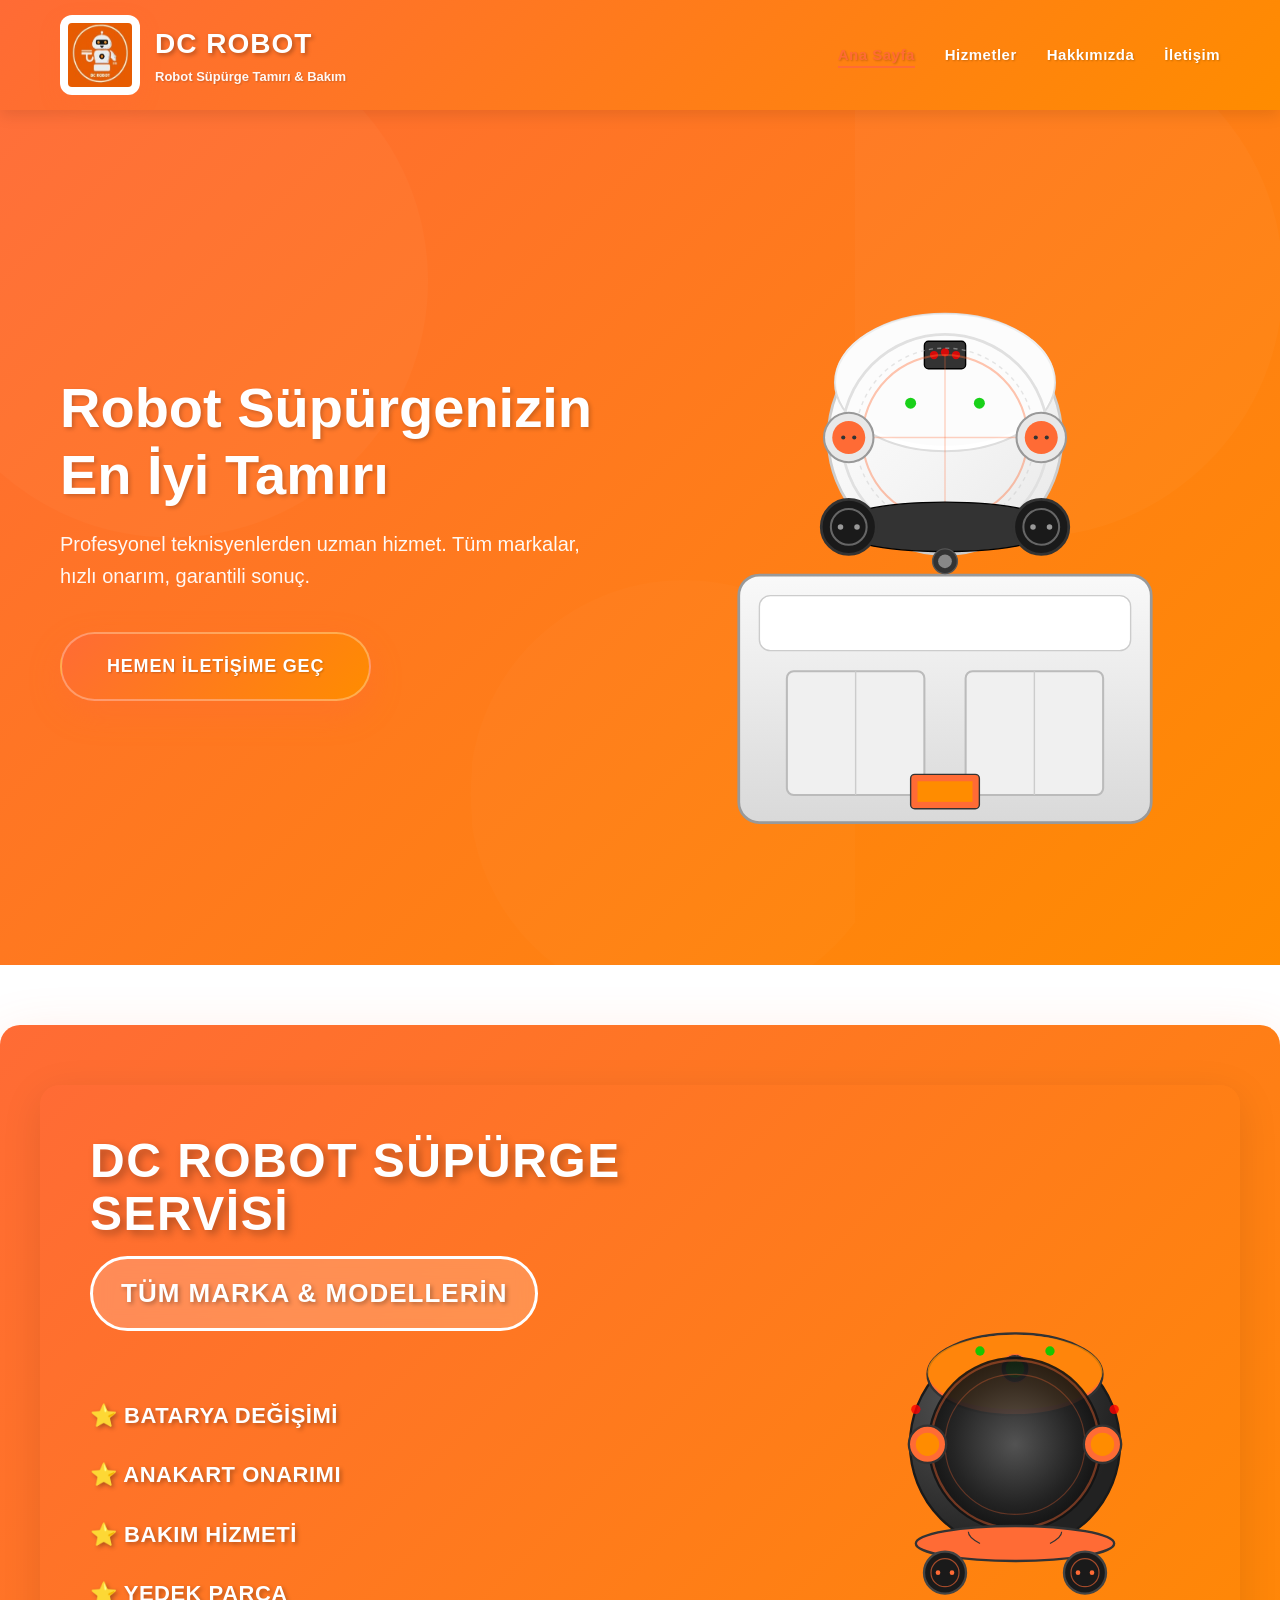
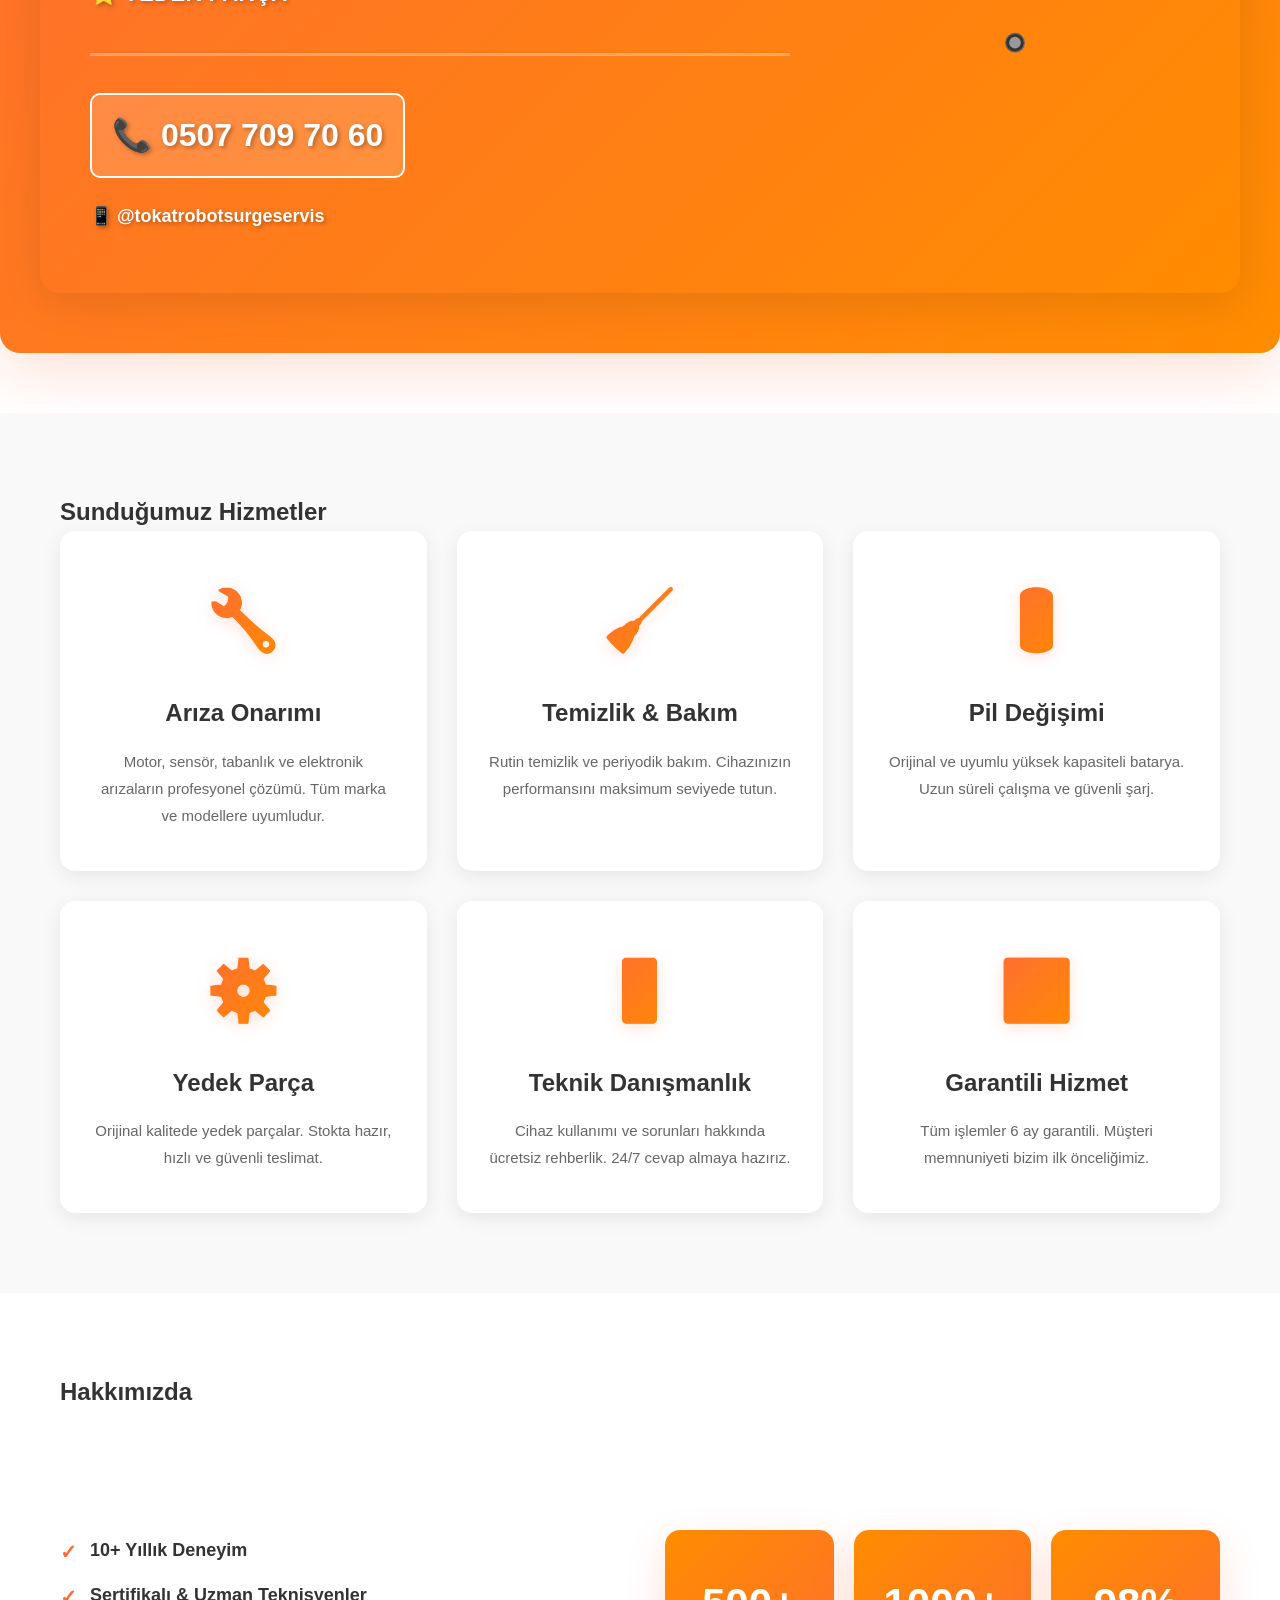
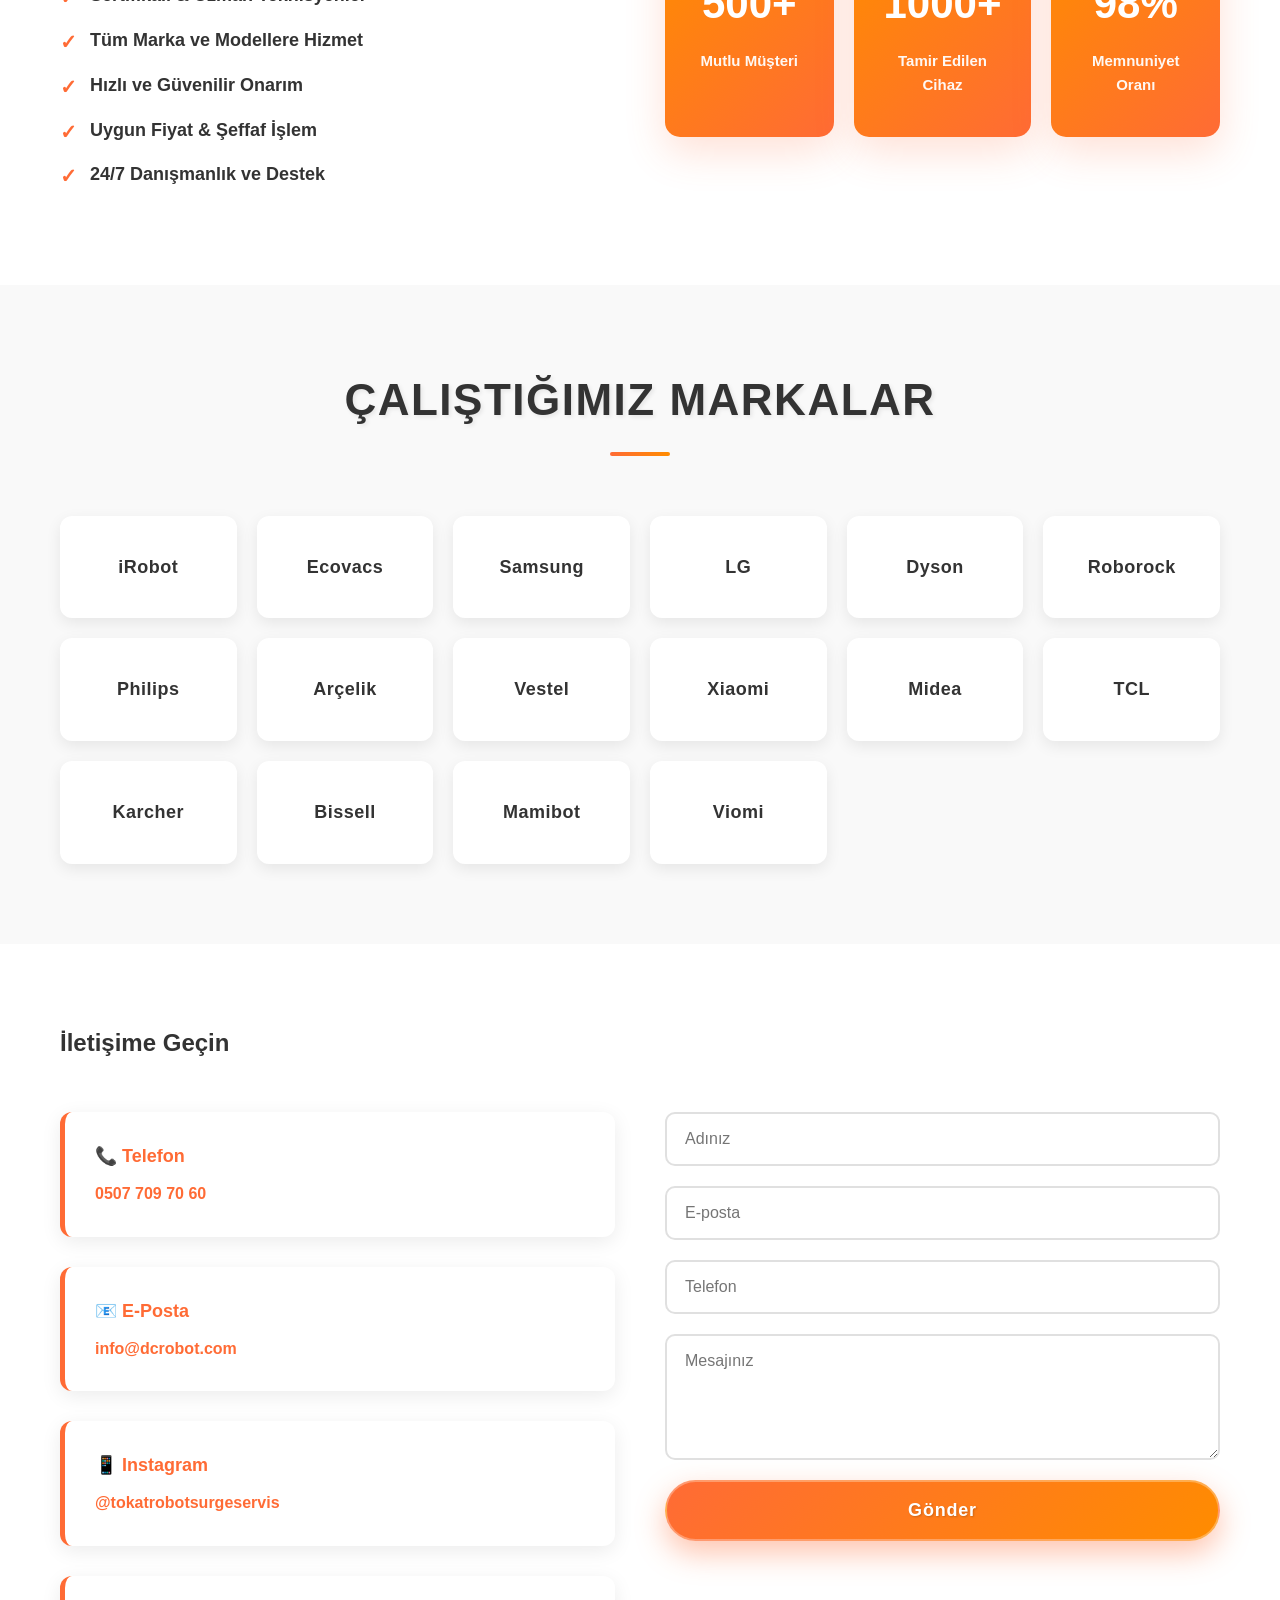
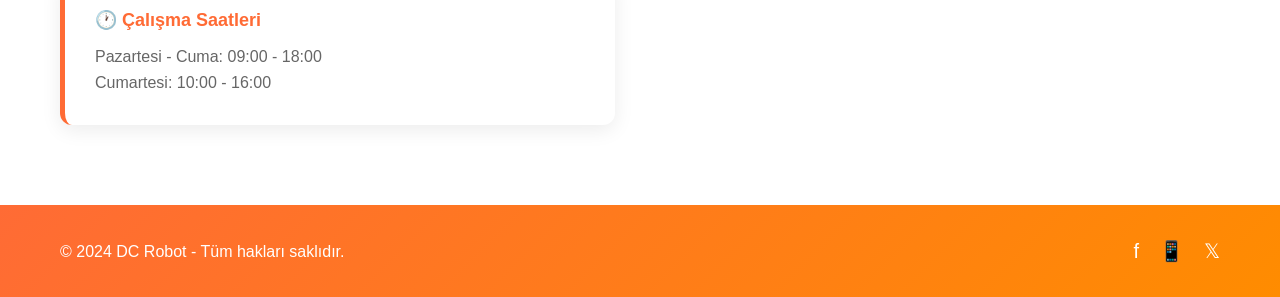
==== commit f5db6032: "Add files via upload" ====
--- a/index.html
+++ b/index.html
@@ -1,710 +1,396 @@
 <!DOCTYPE html>
 <html lang="tr">
-  <head>
-    <meta charset="utf-8" />
-    <meta name="viewport" content="width=device-width, initial-scale=1, maximum-scale=5" />
-    <title>SRT Medikal | Laboratuvar ve Yoğun Bakım Çözümleri</title>
-    <meta
-      name="description"
-      content="SRT Medikal; hematoloji, kan gazı, biyokimya ve yoğun bakım çözümlerinde yetkili distribütör. Ürünlerimizi keşfedin, teknik destek ve teklif için bize ulaşın."
-    />
-    <link rel="preconnect" href="https://fonts.gstatic.com" crossorigin />
-    <link
-      href="https://fonts.googleapis.com/css2?family=Inter:wght@300;400;500;600;700;800;900&family=Manrope:wght@400;500;600;700;800;900&display=swap&subset=latin,latin-ext"
-      rel="stylesheet"
-    />
-    <link rel="stylesheet" href="css/styles.css?v=6.0" />
-    <script src="js/main.js?v=4.4" defer></script>
-    <script src="js/hero-slider.js" defer></script>
-    <script src="js/news-data.js" defer></script>
-    <script src="js/home-news.js" defer></script>
-    <noscript>
-      <style>
-        body { font-family: -apple-system, BlinkMacSystemFont, 'Segoe UI', Arial, sans-serif; }
-      </style>
-    </noscript>
-    <meta http-equiv="Cache-Control" content="no-cache, no-store, must-revalidate" />
-    <meta http-equiv="Pragma" content="no-cache" />
-    <meta http-equiv="Expires" content="0" />
-  </head>
-  <body style="scroll-behavior: smooth;">
-    <a class="skip-link" href="#main">İçeriğe geç</a>
-    
-    <!-- Loading Animation -->
-    <div class="page-loader" id="page-loader">
-      <div class="loader-content">
-        <div class="loader-logo">
-          <img src="logo.png" alt="SRT Medikal" />
-        </div>
-        <div class="loader-spinner"></div>
-      </div>
-    </div>
-
-    <!-- Modern Header -->
-    <header class="site-header modern-header" id="top">
-      <div class="container header-inner">
-        <nav class="primary-nav primary-nav-centered" aria-label="Ana menü">
-          <button
-            class="nav-toggle"
-            type="button"
-            aria-expanded="false"
-            aria-controls="nav-links"
-          >
-            <span class="nav-toggle-line"></span>
-            <span class="nav-toggle-line"></span>
-            <span class="nav-toggle-line"></span>
-            <span class="visually-hidden">Menüyü Aç/Kapat</span>
-          </button>
-          <ul class="nav-links" id="nav-links" aria-expanded="false">
-            <li><a class="is-active" href="index.html">Anasayfa</a></li>
-            <li><a href="kurumsal.html">Kurumsal</a></li>
-            <li><a href="urunler.html">Ürünler</a></li>
-            <li><a href="referanslar.html">Referanslar</a></li>
-            <li><a href="haberler.html">Haberler</a></li>
-            <li><a href="iletisim.html">İletişim</a></li>
-          </ul>
+<head>
+    <meta charset="UTF-8">
+    <meta name="viewport" content="width=device-width, initial-scale=1.0">
+    <title>DC Robot - Robot Süpürge Tamırı | Profesyonel Servis</title>
+    <link rel="stylesheet" href="style.css">
+</head>
+<body>
+    <!-- Header/Navigation -->
+    <header class="header">
+        <nav class="navbar">
+            <div class="container">
+                <div class="logo">
+                    <img src="logo.jpeg" alt="DC Robot Logo" class="logo-img">
+                    <div class="logo-text">
+                        <h1>DC ROBOT</h1>
+                        <p>Robot Süpürge Tamırı & Bakım</p>
+                    </div>
+                </div>
+                <ul class="nav-links">
+                    <li><a href="#home" class="active">Ana Sayfa</a></li>
+                    <li><a href="#services">Hizmetler</a></li>
+                    <li><a href="#about">Hakkımızda</a></li>
+                    <li><a href="#contact">İletişim</a></li>
+                </ul>
+                <div class="menu-toggle">
+                    <span></span>
+                    <span></span>
+                    <span></span>
+                </div>
+            </div>
         </nav>
-      </div>
     </header>
 
-    <main id="main">
-      <!-- Ultra Modern Hero Section -->
-      <section class="hero-ultra-modern" aria-labelledby="hero-title">
-        <div class="hero-background">
-          <div class="hero-gradient-orb orb-1"></div>
-          <div class="hero-gradient-orb orb-2"></div>
-          <div class="hero-gradient-orb orb-3"></div>
-          <div class="hero-grid-pattern"></div>
-        </div>
-        <div class="container hero-container">
-          <div class="hero-content-wrapper">
-            <div class="hero-logo-large">
-              <img src="logo.png" alt="SRT Medikal Logo" />
-            </div>
-            <h1 class="hero-title-ultra" id="hero-title">
-              <span class="title-line-1">Geleceği Şekillendiren</span>
-              <span class="title-line-2">
-                <span class="gradient-text">Laboratuvar</span>
-                <span class="gradient-text-accent">Teknolojileri</span>
-              </span>
-            </h1>
-            <p class="hero-subtitle-ultra">
-              SRT Medikal olarak, sağlık sektöründe dönüşüm yaratan laboratuvar ve yoğun bakım çözümleriyle 
-              <strong>hastane ve kliniklerinizin başarısına ortak oluyoruz</strong>. 
-              Gelişmiş teknoloji, güvenilir hizmet ve sürdürülebilir değer yaratma misyonumuzla yanınızdayız.
-            </p>
-          </div>
-          <div class="hero-visual-modern">
-            <div class="hero-coverflow" aria-label="Cihaz galerisi">
-              <button class="coverflow-nav coverflow-prev" type="button" aria-label="Önceki görsel"></button>
-              <div class="coverflow-track" role="list">
-                <button class="coverflow-item" type="button" role="listitem" data-index="0" aria-label="Hematoloji">
-                  <img src="https://www.mindray.com/content/dam/xpace/en/products-solutions/products/laboratory-diagnostics/hematology/medium-test-volume/bc-6000/glp18-s3.jpg" alt="Hematoloji" loading="eager" />
-                </button>
-                <button class="coverflow-item" type="button" role="listitem" data-index="1" aria-label="Kan Gazı">
-                  <img src="https://www.novabiomedical.com/up/assets/2025/12/PrimePlus-FacngRight-1440x1100-3-1280x978.jpg" alt="Kan Gazı" loading="eager" />
-                </button>
-                <button class="coverflow-item" type="button" role="listitem" data-index="2" aria-label="Biyokimya">
-                  <img src="https://www.mindray.com/content/dam/xpace/en/products-solutions/products/laboratory-diagnostics/chemistry/medium-test-volume/bs-600m/bs-600m-fig2-pc.jpg" alt="Biyokimya" loading="eager" />
-                </button>
-                <button class="coverflow-item" type="button" role="listitem" data-index="3" aria-label="İdrar Analizörü">
-                  <img src="https://static.wixstatic.com/media/48ddcc_31ad8bd85962411aba14ca8b6271fc6b~mv2.jpg/v1/crop/x_0,y_85,w_2560,h_1429/fill/w_1210,h_678,al_c,q_85,usm_0.66_1.00_0.01,enc_avif,quality_auto/TRIchem-FRONT.jpg" alt="İdrar Analizörü" loading="eager" />
-                </button>
-                <button class="coverflow-item" type="button" role="listitem" data-index="4" aria-label="Hormon">
-                  <img src="https://www.mindray.com/content/dam/xpace/en/products-solutions/products/laboratory-diagnostics/chemiluminescence-immunoassay/large-test-volume/cl-6000i/glp60-s2.jpg" alt="Hormon" loading="eager" />
-                </button>
-                <button class="coverflow-item" type="button" role="listitem" data-index="5" aria-label="Koagülasyon">
-                  <img src="https://www.succeeder.com/uploads/SF9200_20220713095902.jpg" alt="Koagülasyon" loading="eager" />
-                </button>
-              </div>
-              <button class="coverflow-nav coverflow-next" type="button" aria-label="Sonraki görsel"></button>
-            </div>
-          </div>
-        </div>
-      </section>
-
-      <!-- Vision Section -->
-      <section class="vision-section-modern">
-        <div class="container">
-          <div class="vision-content">
-            <div class="vision-badge">Vizyonumuz</div>
-            <h2 class="vision-title">
-              Sağlıkta <span class="gradient-text">Dönüşümün</span> Öncüsü
-            </h2>
-            <p class="vision-text">
-              Türkiye'nin önde gelen laboratuvar teknoloji distribütörü olarak, 
-              sağlık kuruluşlarının operasyonel mükemmelliğe ulaşmasına katkı sağlıyoruz. 
-              İnovasyon, güvenilirlik ve müşteri odaklı yaklaşımımızla sektörde fark yaratıyoruz.
-            </p>
-            <div class="vision-pillars">
-              <div class="pillar-card">
-                <div class="pillar-icon">
-                  <svg width="32" height="32" viewBox="0 0 24 24" fill="none">
-                    <path d="M12 2L2 7L12 12L22 7L12 2Z" stroke="currentColor" stroke-width="2" stroke-linecap="round" stroke-linejoin="round"/>
-                    <path d="M2 17L12 22L22 17" stroke="currentColor" stroke-width="2" stroke-linecap="round" stroke-linejoin="round"/>
-                    <path d="M2 12L12 17L22 12" stroke="currentColor" stroke-width="2" stroke-linecap="round" stroke-linejoin="round"/>
-                  </svg>
-                </div>
-                <h3>İnovasyon</h3>
-                <p>En son teknolojileri sektöre kazandırıyoruz</p>
-              </div>
-              <div class="pillar-card">
-                <div class="pillar-icon">
-                  <svg width="32" height="32" viewBox="0 0 24 24" fill="none">
-                    <path d="M9 12L11 14L15 10" stroke="currentColor" stroke-width="2" stroke-linecap="round" stroke-linejoin="round"/>
-                    <path d="M21 12C21 16.9706 16.9706 21 12 21C7.02944 21 3 16.9706 3 12C3 7.02944 7.02944 3 12 3C16.9706 3 21 7.02944 21 12Z" stroke="currentColor" stroke-width="2"/>
-                  </svg>
-                </div>
-                <h3>Güvenilirlik</h3>
-                <p>Kesintisiz hizmet ve teknik destek garantisi</p>
-              </div>
-              <div class="pillar-card">
-                <div class="pillar-icon">
-                  <svg width="32" height="32" viewBox="0 0 24 24" fill="none">
-                    <path d="M17 21V19C17 17.9391 16.5786 16.9217 15.8284 16.1716C15.0783 15.4214 14.0609 15 13 15H5C3.93913 15 2.92172 15.4214 2.17157 16.1716C1.42143 16.9217 1 17.9391 1 19V21" stroke="currentColor" stroke-width="2" stroke-linecap="round" stroke-linejoin="round"/>
-                    <path d="M9 11C11.2091 11 13 9.20914 13 7C13 4.79086 11.2091 3 9 3C6.79086 3 5 4.79086 5 7C5 9.20914 6.79086 11 9 11Z" stroke="currentColor" stroke-width="2" stroke-linecap="round" stroke-linejoin="round"/>
-                    <path d="M23 21V19C22.9993 18.1137 22.7044 17.2528 22.1614 16.5523C21.6184 15.8519 20.8581 15.3516 20 15.13" stroke="currentColor" stroke-width="2" stroke-linecap="round" stroke-linejoin="round"/>
-                    <path d="M16 3.13C16.8604 3.35031 17.623 3.85071 18.1676 4.55232C18.7122 5.25392 19.0078 6.11683 19.0078 7.005C19.0078 7.89318 18.7122 8.75608 18.1676 9.45769C17.623 10.1593 16.8604 10.6597 16 10.88" stroke="currentColor" stroke-width="2" stroke-linecap="round" stroke-linejoin="round"/>
-                  </svg>
-                </div>
-                <h3>Müşteri Odaklılık</h3>
-                <p>Her adımda yanınızda olan güvenilir partner</p>
-              </div>
-            </div>
-          </div>
-        </div>
-      </section>
-
-      <!-- Products Showcase Modern -->
-      <section class="section-products-ultra" aria-labelledby="products-showcase-title">
-        <div class="container">
-          <div class="section-header-ultra">
-            <div class="section-badge">Çözümlerimiz</div>
-            <h2 id="products-showcase-title" class="section-title-ultra">
-              Kapsamlı <span class="gradient-text">Teknoloji</span> Portföyü
-            </h2>
-            <p class="section-lead-ultra">
-              Laboratuvar ve yoğun bakım süreçleriniz için endüstri lideri çözümler sunuyoruz.
-            </p>
-          </div>
-          <div class="products-masonry-showcase">
-            <a href="hemogram.html" class="masonry-card card-large">
-              <div class="masonry-card-bg"></div>
-              <div class="masonry-card-content">
-                <h3 class="masonry-title">Hematoloji Çözümleri</h3>
-                <p class="masonry-desc">Tam otomatik hematoloji analizörleri ile kan sayımı ve analiz işlemlerinizi hızlı ve güvenilir şekilde gerçekleştirin.</p>
-                <div class="masonry-link">Detaylar →</div>
-              </div>
-            </a>
-            
-            <a href="kangazi.html" class="masonry-card card-medium">
-              <div class="masonry-card-bg"></div>
-              <div class="masonry-card-content">
-                <h3 class="masonry-title">Kan Gazı Çözümleri</h3>
-                <p class="masonry-desc">Kritik bakım ünitelerinde hızlı ve hassas kan gazı analizi için gelişmiş teknoloji çözümleri.</p>
-                <div class="masonry-link">Detaylar →</div>
-              </div>
-            </a>
-            
-            <a href="biyokimya.html" class="masonry-card card-small">
-              <div class="masonry-card-bg"></div>
-              <div class="masonry-card-content">
-                <h3 class="masonry-title">Biyokimya Çözümleri</h3>
-                <p class="masonry-desc">Geniş test paneli ve yüksek verimlilik sunan biyokimya analizörleri.</p>
-                <div class="masonry-link">Detaylar →</div>
-              </div>
-            </a>
-            
-            <a href="idraranalizor.html" class="masonry-card card-medium">
-              <div class="masonry-card-bg"></div>
-              <div class="masonry-card-content">
-                <h3 class="masonry-title">İdrar Analizörü</h3>
-                <p class="masonry-desc">Tam otomatik idrar analiz sistemleri ile rutin idrar testlerinizi verimli ve güvenilir şekilde yürütün.</p>
-                <div class="masonry-link">Detaylar →</div>
-              </div>
-            </a>
-            
-            <a href="kemiluminesans.html" class="masonry-card card-small">
-              <div class="masonry-card-bg"></div>
-              <div class="masonry-card-content">
-                <h3 class="masonry-title">Hormon Çözümleri</h3>
-                <p class="masonry-desc">Kemilüminesans immünoassay teknolojisi ile hassas hormon analizleri.</p>
-                <div class="masonry-link">Detaylar →</div>
-              </div>
-            </a>
-            
-            <a href="koagulasyon.html" class="masonry-card card-large">
-              <div class="masonry-card-bg"></div>
-              <div class="masonry-card-content">
-                <h3 class="masonry-title">Koagülasyon Analizörleri</h3>
-                <p class="masonry-desc">Pıhtılaşma bozukluklarının teşhisi ve takibi için gelişmiş koagülasyon analiz sistemleri.</p>
-                <div class="masonry-link">Detaylar →</div>
-              </div>
-            </a>
-          </div>
-        </div>
-      </section>
-
-      <!-- Integration Videos Section -->
-      <section class="section-integration-modern" aria-labelledby="integration-title">
-        <div class="container">
-          <div class="section-header-ultra">
-            <div class="section-badge">Entegrasyon</div>
-            <h2 id="integration-title" class="section-title-ultra">
-              Laboratuvar <span class="gradient-text">Otomasyon</span> Sistemleri
-            </h2>
-            <p class="section-lead-ultra">
-              Laboratuvar otomasyon çözümlerimiz hakkında detaylı bilgi almak için videolarımızı inceleyebilirsiniz.
-            </p>
-          </div>
-          <div class="integration-videos-grid">
-            <article class="integration-video-card" data-video="entegrasyon/Mindray%20CAL%208000_5.mp4">
-              <div class="integration-video-thumbnail">
-                <div class="integration-video-overlay"></div>
-                <div class="integration-video-play-btn">
-                  <svg width="64" height="64" viewBox="0 0 64 64" fill="none">
-                    <circle cx="32" cy="32" r="32" fill="rgba(255, 255, 255, 0.95)"/>
-                    <path d="M26 20L42 32L26 44V20Z" fill="var(--blue)"/>
-                  </svg>
-                </div>
-                <div class="integration-video-icon">
-                  <svg width="24" height="24" viewBox="0 0 24 24" fill="none">
-                    <path d="M8 5V19L19 12L8 5Z" fill="currentColor"/>
-                  </svg>
-                </div>
-              </div>
-              <div class="integration-video-info">
-                <h3 class="integration-video-title">Mindray CAL 8000</h3>
-                <p class="integration-video-desc">Tam otomatik hematoloji ve kimya entegrasyon sistemi</p>
-              </div>
-            </article>
-            <article class="integration-video-card" data-video="entegrasyon/Mindray%20SAL%20Series%20Introduction_2.mp4">
-              <div class="integration-video-thumbnail">
-                <div class="integration-video-overlay"></div>
-                <div class="integration-video-play-btn">
-                  <svg width="64" height="64" viewBox="0 0 64 64" fill="none">
-                    <circle cx="32" cy="32" r="32" fill="rgba(255, 255, 255, 0.95)"/>
-                    <path d="M26 20L42 32L26 44V20Z" fill="var(--blue)"/>
-                  </svg>
-                </div>
-                <div class="integration-video-icon">
-                  <svg width="24" height="24" viewBox="0 0 24 24" fill="none">
-                    <path d="M8 5V19L19 12L8 5Z" fill="currentColor"/>
-                  </svg>
-                </div>
-              </div>
-              <div class="integration-video-info">
-                <h3 class="integration-video-title">Mindray SAL Series</h3>
-                <p class="integration-video-desc">Entegre kimya ve immünoassay analiz sistemleri</p>
-              </div>
-            </article>
-            <article class="integration-video-card" data-video="entegrasyon/SAL%209000%20Integrated%20Chemistry%20and%20Immunoassay%20System.mp4">
-              <div class="integration-video-thumbnail">
-                <div class="integration-video-overlay"></div>
-                <div class="integration-video-play-btn">
-                  <svg width="64" height="64" viewBox="0 0 64 64" fill="none">
-                    <circle cx="32" cy="32" r="32" fill="rgba(255, 255, 255, 0.95)"/>
-                    <path d="M26 20L42 32L26 44V20Z" fill="var(--blue)"/>
-                  </svg>
-                </div>
-                <div class="integration-video-icon">
-                  <svg width="24" height="24" viewBox="0 0 24 24" fill="none">
-                    <path d="M8 5V19L19 12L8 5Z" fill="currentColor"/>
-                  </svg>
-                </div>
-              </div>
-              <div class="integration-video-info">
-                <h3 class="integration-video-title">SAL 9000</h3>
-                <p class="integration-video-desc">Yüksek hacimli entegre kimya ve immünoassay sistemi</p>
-              </div>
-            </article>
-            <article class="integration-video-card" data-video="entegrasyon/M1000%20Integrated%20System_%20Expanding%20your%20possibilities%20with%20just%204.5m%C2%B2.mp4">
-              <div class="integration-video-thumbnail">
-                <div class="integration-video-overlay"></div>
-                <div class="integration-video-play-btn">
-                  <svg width="64" height="64" viewBox="0 0 64 64" fill="none">
-                    <circle cx="32" cy="32" r="32" fill="rgba(255, 255, 255, 0.95)"/>
-                    <path d="M26 20L42 32L26 44V20Z" fill="var(--blue)"/>
-                  </svg>
-                </div>
-                <div class="integration-video-icon">
-                  <svg width="24" height="24" viewBox="0 0 24 24" fill="none">
-                    <path d="M8 5V19L19 12L8 5Z" fill="currentColor"/>
-                  </svg>
-                </div>
-              </div>
-              <div class="integration-video-info">
-                <h3 class="integration-video-title">M1000 Integrated System</h3>
-                <p class="integration-video-desc">Sadece 4.5m² ile genişleyen olanaklar</p>
-              </div>
-            </article>
-            <article class="integration-video-card" data-video="entegrasyon/MT8000%20Mindray_%20Automatizaci%C3%B3n%20Total%20para%20Laboratorios%20Inteligentes%20_%20Tecnolog%C3%ADa%20M%C3%A9dica%20Avanzada.mp4">
-              <div class="integration-video-thumbnail">
-                <div class="integration-video-overlay"></div>
-                <div class="integration-video-play-btn">
-                  <svg width="64" height="64" viewBox="0 0 64 64" fill="none">
-                    <circle cx="32" cy="32" r="32" fill="rgba(255, 255, 255, 0.95)"/>
-                    <path d="M26 20L42 32L26 44V20Z" fill="var(--blue)"/>
-                  </svg>
-                </div>
-                <div class="integration-video-icon">
-                  <svg width="24" height="24" viewBox="0 0 24 24" fill="none">
-                    <path d="M8 5V19L19 12L8 5Z" fill="currentColor"/>
-                  </svg>
-                </div>
-              </div>
-              <div class="integration-video-info">
-                <h3 class="integration-video-title">Mindray MT8000</h3>
-                <p class="integration-video-desc">Akıllı laboratuvarlar için tam otomasyon çözümü</p>
-              </div>
-            </article>
-            <article class="integration-video-card" data-video="entegrasyon/Mindray%20CL%202600i.mp4">
-              <div class="integration-video-thumbnail">
-                <div class="integration-video-overlay"></div>
-                <div class="integration-video-play-btn">
-                  <svg width="64" height="64" viewBox="0 0 64 64" fill="none">
-                    <circle cx="32" cy="32" r="32" fill="rgba(255, 255, 255, 0.95)"/>
-                    <path d="M26 20L42 32L26 44V20Z" fill="var(--blue)"/>
-                  </svg>
-                </div>
-                <div class="integration-video-icon">
-                  <svg width="24" height="24" viewBox="0 0 24 24" fill="none">
-                    <path d="M8 5V19L19 12L8 5Z" fill="currentColor"/>
-                  </svg>
-                </div>
-              </div>
-              <div class="integration-video-info">
-                <h3 class="integration-video-title">Mindray CL 2600i</h3>
-                <p class="integration-video-desc">Orta hacimli kemilüminesans immünoassay analizörü</p>
-              </div>
-            </article>
-            <article class="integration-video-card" data-video="entegrasyon/CAL%206000%20Bench-top%20Cellular%20Analysis%20Line%20-%20Hematology%20Automation%20within%20Reach.mp4">
-              <div class="integration-video-thumbnail">
-                <div class="integration-video-overlay"></div>
-                <div class="integration-video-play-btn">
-                  <svg width="64" height="64" viewBox="0 0 64 64" fill="none">
-                    <circle cx="32" cy="32" r="32" fill="rgba(255, 255, 255, 0.95)"/>
-                    <path d="M26 20L42 32L26 44V20Z" fill="var(--blue)"/>
-                  </svg>
-                </div>
-                <div class="integration-video-icon">
-                  <svg width="24" height="24" viewBox="0 0 24 24" fill="none">
-                    <path d="M8 5V19L19 12L8 5Z" fill="currentColor"/>
-                  </svg>
-                </div>
-              </div>
-              <div class="integration-video-info">
-                <h3 class="integration-video-title">CAL 6000</h3>
-                <p class="integration-video-desc">Hematoloji otomasyonu için masaüstü hücre analiz hattı</p>
-              </div>
-            </article>
-          </div>
-        </div>
-      </section>
-
-      <!-- Video Modal -->
-      <div id="video-modal" class="video-modal" aria-hidden="true" role="dialog">
-        <div class="video-modal-overlay"></div>
-        <div class="video-modal-content">
-          <button class="video-modal-close" aria-label="Kapat">
-            <svg width="24" height="24" viewBox="0 0 24 24" fill="none">
-              <path d="M18 6L6 18M6 6L18 18" stroke="currentColor" stroke-width="2" stroke-linecap="round"/>
-            </svg>
-          </button>
-          <div class="video-modal-player">
-            <video id="modal-video" controls>
-              Tarayıcınız video oynatmayı desteklemiyor.
-            </video>
-          </div>
-        </div>
-      </div>
-
-      <!-- Latest News Section -->
-      <section class="section" aria-labelledby="latest-news-title">
-        <div class="container">
-          <div class="section-header-ultra">
-            <div class="section-badge">Haberler</div>
-            <h2 id="latest-news-title" class="section-title-ultra">
-              Son <span class="gradient-text">Gelişmeler</span>
-            </h2>
-            <p class="section-lead-ultra">
-              SRT Medikal'den güncel haberler, etkinlikler ve laboratuvar çözümlerindeki gelişmeler.
-            </p>
-          </div>
-          <div id="latest-news-container" class="latest-news-grid"></div>
-          <div id="latest-news-loading" class="news-loading-home" style="display: none;">
-            <p>Haberler yükleniyor...</p>
-          </div>
-          <div id="latest-news-empty" class="news-empty-home" style="display: none;">
-            <p>Henüz haber bulunmamaktadır.</p>
-          </div>
-        </div>
-      </section>
-
-      <!-- Partners Section -->
-      <section class="section" aria-labelledby="partners-title">
-        <div class="container">
-          <div class="section-header-ultra">
-            <div class="section-badge">İş Ortaklarımız</div>
-            <h2 id="partners-title" class="section-title-ultra">
-              Güçlü <span class="gradient-text">İş Birlikleri</span>
-            </h2>
-            <p class="section-lead-ultra">
-              Global üretici markalarla iş birliği yaparak klinik süreçlerinizde güvenilir ve yenilikçi çözümler sunuyoruz.
-            </p>
-          </div>
-          <div class="partner-logos">
-            <div class="partner-logo-card">
-              <img
-                src="iş/images.png"
-                alt="Mindray"
-              />
-            </div>
-            <div class="partner-logo-card">
-              <img
-                src="iş/53e14ddc-0109-0039-a057-657b97b1da42.jpg"
-                alt="İş ortağı logosu 1"
-              />
-            </div>
-            <div class="partner-logo-card">
-              <img
-                src="iş/Adsız.jpg"
-                alt="İş ortağı logosu 2"
-              />
-            </div>
-            <div class="partner-logo-card">
-              <img
-                src="iş/logo_new.webp"
-                alt="İş ortağı logosu 4"
-              />
-            </div>
-          </div>
-        </div>
-      </section>
-
-      <!-- Advantages Section -->
-      <section class="advantages-section-modern">
-        <div class="container">
-          <div class="section-header-ultra">
-            <div class="section-badge">Avantajlarımız</div>
-            <h2 class="section-title-ultra">
-              Neden <span class="gradient-text">SRT Medikal?</span>
-            </h2>
-            <p class="section-lead-ultra">
-              Satış sonrası süreçlerinizde hız ve güvenilirlik sağlayan hizmet yaklaşımımız.
-            </p>
-          </div>
-          <div class="advantages-grid-modern">
-            <article class="advantage-card-modern">
-              <div class="advantage-icon-modern">
-                <svg width="48" height="48" viewBox="0 0 24 24" fill="none">
-                  <path d="M12 2L2 7L12 12L22 7L12 2Z" stroke="currentColor" stroke-width="2" stroke-linecap="round" stroke-linejoin="round"/>
-                  <path d="M2 17L12 22L22 17" stroke="currentColor" stroke-width="2" stroke-linecap="round" stroke-linejoin="round"/>
-                  <path d="M2 12L12 17L22 12" stroke="currentColor" stroke-width="2" stroke-linecap="round" stroke-linejoin="round"/>
+    <!-- Hero Section -->
+    <section id="home" class="hero">
+        <div class="container">
+            <div class="hero-content">
+                <h2>Robot Süpürgenizin En İyi Tamırı</h2>
+                <p>Profesyonel teknisyenlerden uzman hizmet. Tüm markalar, hızlı onarım, garantili sonuç.</p>
+                <a href="#contact" class="btn btn-primary">HEMEN İLETİŞİME GEÇ</a>
+            </div>
+            <div class="hero-image">
+                <svg class="robot-illustration" viewBox="0 0 400 500" xmlns="http://www.w3.org/2000/svg">
+                    <defs>
+                        <linearGradient id="whiteGrad" x1="0%" y1="0%" x2="100%" y2="100%">
+                            <stop offset="0%" style="stop-color:#ffffff;stop-opacity:1" />
+                            <stop offset="50%" style="stop-color:#f5f5f5;stop-opacity:1" />
+                            <stop offset="100%" style="stop-color:#e8e8e8;stop-opacity:1" />
+                        </linearGradient>
+                        <linearGradient id="dockGrad" x1="0%" y1="0%" x2="0%" y2="100%">
+                            <stop offset="0%" style="stop-color:#f9f9f9;stop-opacity:1" />
+                            <stop offset="100%" style="stop-color:#d9d9d9;stop-opacity:1" />
+                        </linearGradient>
+                    </defs>
+                    
+                    <!-- Dock Station -->
+                    <rect x="50" y="280" width="300" height="180" rx="15" fill="url(#dockGrad)" stroke="#999999" stroke-width="2"/>
+                    
+                    <!-- Dock Top Panel -->
+                    <rect x="65" y="295" width="270" height="40" rx="8" fill="#ffffff" stroke="#cccccc" stroke-width="1"/>
+                    
+                    <!-- Dust Bin Section -->
+                    <rect x="85" y="350" width="100" height="90" rx="5" fill="#f0f0f0" stroke="#bbbbbb" stroke-width="1.5"/>
+                    <line x1="135" y1="350" x2="135" y2="440" stroke="#cccccc" stroke-width="1"/>
+                    
+                    <!-- Water Tank Section -->
+                    <rect x="215" y="350" width="100" height="90" rx="5" fill="#f0f0f0" stroke="#bbbbbb" stroke-width="1.5"/>
+                    <line x1="265" y1="350" x2="265" y2="440" stroke="#cccccc" stroke-width="1"/>
+                    
+                    <!-- Charging Connector -->
+                    <rect x="175" y="425" width="50" height="25" rx="3" fill="#FF6B35" stroke="#333333" stroke-width="1"/>
+                    <rect x="180" y="430" width="40" height="15" fill="#FF8C00"/>
+                    
+                    <!-- Robot Vacuum Body -->
+                    <circle cx="200" cy="180" r="85" fill="url(#whiteGrad)" stroke="#cccccc" stroke-width="2"/>
+                    
+                    <!-- Top White Panel -->
+                    <ellipse cx="200" cy="140" rx="80" ry="50" fill="#ffffff" stroke="#dddddd" stroke-width="1.5"/>
+                    <ellipse cx="200" cy="138" rx="80" ry="48" fill="#fafafa" opacity="0.6"/>
+                    
+                    <!-- Sensor Array (Top) -->
+                    <rect x="185" y="110" width="30" height="20" rx="3" fill="#333333" stroke="#000000" stroke-width="1"/>
+                    <circle cx="192" cy="120" r="3" fill="#FF0000" opacity="0.8"/>
+                    <circle cx="200" cy="118" r="3" fill="#FF0000" opacity="0.8"/>
+                    <circle cx="208" cy="120" r="3" fill="#FF0000" opacity="0.8"/>
+                    
+                    <!-- Cleaning Head (visible center) -->
+                    <circle cx="200" cy="180" r="75" fill="none" stroke="#e0e0e0" stroke-width="2"/>
+                    <circle cx="200" cy="180" r="65" fill="none" stroke="#cccccc" stroke-width="1" opacity="0.5" stroke-dasharray="3,3"/>
+                    
+                    <!-- Main Brush Pattern -->
+                    <circle cx="200" cy="180" r="60" fill="none" stroke="#FF6B35" stroke-width="1.5" opacity="0.4"/>
+                    <path d="M 200 120 L 200 240" stroke="#FF6B35" stroke-width="1" opacity="0.3"/>
+                    <path d="M 140 180 L 260 180" stroke="#FF6B35" stroke-width="1" opacity="0.3"/>
+                    
+                    <!-- Side Brushes -->
+                    <g transform="translate(130, 180)">
+                        <circle cx="0" cy="0" r="18" fill="#e8e8e8" stroke="#999999" stroke-width="1.5"/>
+                        <circle cx="0" cy="0" r="12" fill="#FF6B35"/>
+                        <circle cx="-4" cy="0" r="1.5" fill="#333333"/>
+                        <circle cx="4" cy="0" r="1.5" fill="#333333"/>
+                    </g>
+                    
+                    <g transform="translate(270, 180)">
+                        <circle cx="0" cy="0" r="18" fill="#e8e8e8" stroke="#999999" stroke-width="1.5"/>
+                        <circle cx="0" cy="0" r="12" fill="#FF6B35"/>
+                        <circle cx="-4" cy="0" r="1.5" fill="#333333"/>
+                        <circle cx="4" cy="0" r="1.5" fill="#333333"/>
+                    </g>
+                    
+                    <!-- Bumper Strip -->
+                    <ellipse cx="200" cy="245" rx="82" ry="18" fill="#333333" stroke="#000000" stroke-width="1"/>
+                    <path d="M 130 250 Q 125 248 125 240" stroke="#666666" stroke-width="0.5" fill="none"/>
+                    <path d="M 270 250 Q 275 248 275 240" stroke="#666666" stroke-width="0.5" fill="none"/>
+                    
+                    <!-- Wheels -->
+                    <g transform="translate(130, 245)">
+                        <circle cx="0" cy="0" r="20" fill="#1a1a1a" stroke="#333333" stroke-width="2"/>
+                        <circle cx="0" cy="0" r="13" fill="none" stroke="#666666" stroke-width="1.5"/>
+                        <circle cx="-6" cy="0" r="2" fill="#999999"/>
+                        <circle cx="6" cy="0" r="2" fill="#999999"/>
+                    </g>
+                    
+                    <g transform="translate(270, 245)">
+                        <circle cx="0" cy="0" r="20" fill="#1a1a1a" stroke="#333333" stroke-width="2"/>
+                        <circle cx="0" cy="0" r="13" fill="none" stroke="#666666" stroke-width="1.5"/>
+                        <circle cx="-6" cy="0" r="2" fill="#999999"/>
+                        <circle cx="6" cy="0" r="2" fill="#999999"/>
+                    </g>
+                    
+                    <!-- Caster Wheel -->
+                    <circle cx="200" cy="270" r="9" fill="#333333" stroke="#555555" stroke-width="1"/>
+                    <circle cx="200" cy="270" r="5" fill="#888888"/>
+                    
+                    <!-- Status Lights -->
+                    <circle cx="175" cy="155" r="4" fill="#00CC00" opacity="0.9"/>
+                    <circle cx="225" cy="155" r="4" fill="#00CC00" opacity="0.9"/>
                 </svg>
-              </div>
-              <h3>Yetkili Teknik Servis</h3>
-              <p>
-                Üretici sertifikalarına sahip mühendis kadromuzla yerinde servis, uzaktan destek ve
-                yedek cihaz temini sağlıyoruz.
-              </p>
-            </article>
-            <article class="advantage-card-modern">
-              <div class="advantage-icon-modern">
-                <svg width="48" height="48" viewBox="0 0 24 24" fill="none">
-                  <path d="M21 16V8C20.9996 7.64928 20.9071 7.30481 20.7315 7.00116C20.556 6.69751 20.3037 6.44536 20 6.27L13 2.27C12.696 2.09446 12.3511 2.00205 12 2.00205C11.6489 2.00205 11.304 2.09446 11 2.27L4 6.27C3.69626 6.44536 3.44398 6.69751 3.26846 7.00116C3.09294 7.30481 3.00036 7.64928 3 8V16C3.00036 16.3507 3.09294 16.6952 3.26846 16.9988C3.44398 17.3025 3.69626 17.5546 4 17.73L11 21.73C11.304 21.9055 11.6489 21.9979 12 21.9979C12.3511 21.9979 12.696 21.9055 13 21.73L20 17.73C20.3037 17.5546 20.556 17.3025 20.7315 16.9988C20.9071 16.6952 20.9996 16.3507 21 16Z" stroke="currentColor" stroke-width="2" stroke-linecap="round" stroke-linejoin="round"/>
-                  <path d="M3.27 6.96L12 12.01L20.73 6.96" stroke="currentColor" stroke-width="2" stroke-linecap="round" stroke-linejoin="round"/>
-                  <path d="M12 22.08V12" stroke="currentColor" stroke-width="2" stroke-linecap="round" stroke-linejoin="round"/>
-                </svg>
-              </div>
-              <h3>Lojistik ve Kurulum</h3>
-              <p>
-                Cihaz teslimatından validasyon süreçlerine kadar tüm adımları planlayarak laboratuvar
-                devreye alma süresini kısaltıyoruz.
-              </p>
-            </article>
-            <article class="advantage-card-modern">
-              <div class="advantage-icon-modern">
-                <svg width="48" height="48" viewBox="0 0 24 24" fill="none">
-                  <path d="M12 14C15.3137 14 18 11.3137 18 8C18 4.68629 15.3137 2 12 2C8.68629 2 6 4.68629 6 8C6 11.3137 8.68629 14 12 14Z" stroke="currentColor" stroke-width="2" stroke-linecap="round" stroke-linejoin="round"/>
-                  <path d="M4.27 19C4.08724 19.3031 3.97851 19.6457 3.951 20C3.97851 20.3543 4.08724 20.6969 4.27 21C4.45276 21.3031 4.70547 21.5568 5.00882 21.7396C5.31217 21.9223 5.65676 22.0291 6.011 22.05C6.36524 22.0709 6.71839 22.0062 7.043 21.86H16.957C17.2816 22.0062 17.6348 22.0709 17.989 22.05C18.3432 22.0291 18.6878 21.9223 18.9912 21.7396C19.2945 21.5568 19.5472 21.3031 19.73 21C19.9128 20.6969 20.0215 20.3543 20.049 20C20.0215 19.6457 19.9128 19.3031 19.73 19" stroke="currentColor" stroke-width="2" stroke-linecap="round" stroke-linejoin="round"/>
-                </svg>
-              </div>
-              <h3>Eğitim ve Süreç Danışmanlığı</h3>
-              <p>
-                Klinik ekiplerinize kullanım eğitimleri, kalite kontrol yönetimi ve raporlama desteği
-                sunarak operasyonu sürdürülebilir kılıyoruz.
-              </p>
-            </article>
-          </div>
-        </div>
-      </section>
-    </main>
+            </div>
+        </div>
+    </section>
+
+    <!-- Promotion Banner -->
+    <section class="promo-banner">
+        <div class="container">
+            <div class="banner-content">
+                <div class="banner-text">
+                    <h2>DC ROBOT SÜPÜRGE SERVİSİ</h2>
+                    <p class="banner-subtitle">TÜM MARKA & MODELLERİN</p>
+                    <ul class="banner-services">
+                        <li>⭐ BATARYA DEĞİŞİMİ</li>
+                        <li>⭐ ANAKART ONARIMI</li>
+                        <li>⭐ BAKIM HİZMETİ</li>
+                        <li>⭐ YEDEK PARÇA</li>
+                    </ul>
+                    <div class="banner-contact">
+                        <p class="phone">📞 <strong>0507 709 70 60</strong></p>
+                        <p class="instagram">📱 <strong>@tokatrobotsurgeservis</strong></p>
+                    </div>
+                </div>
+                <div class="banner-image">
+                    <svg class="robot-icon" viewBox="0 0 300 350" xmlns="http://www.w3.org/2000/svg">
+                        <defs>
+                            <radialGradient id="diskGradient2" cx="50%" cy="50%" r="50%">
+                                <stop offset="0%" style="stop-color:#555555;stop-opacity:1" />
+                                <stop offset="70%" style="stop-color:#222222;stop-opacity:1" />
+                                <stop offset="100%" style="stop-color:#111111;stop-opacity:1" />
+                            </radialGradient>
+                            <radialGradient id="bodyGradient2" cx="30%" cy="30%" r="70%">
+                                <stop offset="0%" style="stop-color:#555555;stop-opacity:1" />
+                                <stop offset="100%" style="stop-color:#222222;stop-opacity:1" />
+                            </radialGradient>
+                        </defs>
+                        
+                        <!-- Main Disc Body -->
+                        <circle cx="150" cy="140" r="90" fill="url(#bodyGradient2)" stroke="#1a1a1a" stroke-width="2"/>
+                        
+                        <!-- Top Panel -->
+                        <ellipse cx="150" cy="80" rx="75" ry="35" fill="#FF6B35" stroke="#333333" stroke-width="2"/>
+                        <ellipse cx="150" cy="78" rx="75" ry="32" fill="#FF8C00" opacity="0.8"/>
+                        
+                        <!-- Display Button Area -->
+                        <circle cx="150" cy="75" r="12" fill="#333333" stroke="#FF6B35" stroke-width="1"/>
+                        <circle cx="150" cy="75" r="8" fill="#00AA00"/>
+                        
+                        <!-- Center Cleaning Disc (visible inside) -->
+                        <circle cx="150" cy="140" r="75" fill="url(#diskGradient2)" opacity="0.9"/>
+                        
+                        <!-- Brush Ring Pattern -->
+                        <circle cx="150" cy="140" r="72" fill="none" stroke="#FF6B35" stroke-width="2" opacity="0.4"/>
+                        <circle cx="150" cy="140" r="60" fill="none" stroke="#FF6B35" stroke-width="1" opacity="0.3"/>
+                        
+                        <!-- Front Bumper -->
+                        <ellipse cx="150" cy="225" rx="85" ry="15" fill="#FF6B35" stroke="#333333" stroke-width="2"/>
+                        <path d="M 120 225 Q 110 220 110 215" stroke="#333333" stroke-width="1" fill="none"/>
+                        <path d="M 180 225 Q 190 220 190 215" stroke="#333333" stroke-width="1" fill="none"/>
+                        
+                        <!-- Side Brushes (rotating) -->
+                        <g transform="translate(75, 140)">
+                            <circle cx="0" cy="0" r="16" fill="#FF6B35" stroke="#333333" stroke-width="2"/>
+                            <circle cx="0" cy="0" r="10" fill="#FF8C00"/>
+                        </g>
+                        <g transform="translate(225, 140)">
+                            <circle cx="0" cy="0" r="16" fill="#FF6B35" stroke="#333333" stroke-width="2"/>
+                            <circle cx="0" cy="0" r="10" fill="#FF8C00"/>
+                        </g>
+                        
+                        <!-- Sensor Dots Top -->
+                        <circle cx="120" cy="60" r="4" fill="#00CC00" opacity="0.9"/>
+                        <circle cx="180" cy="60" r="4" fill="#00CC00" opacity="0.9"/>
+                        
+                        <!-- Sensor Dots Side -->
+                        <circle cx="65" cy="110" r="4" fill="#FF0000" opacity="0.8"/>
+                        <circle cx="235" cy="110" r="4" fill="#FF0000" opacity="0.8"/>
+                        
+                        <!-- Wheels -->
+                        <g transform="translate(90, 250)">
+                            <circle cx="0" cy="0" r="18" fill="#1a1a1a" stroke="#444444" stroke-width="2"/>
+                            <circle cx="0" cy="0" r="12" fill="none" stroke="#FF6B35" stroke-width="1" opacity="0.6"/>
+                            <circle cx="-6" cy="0" r="2" fill="#FF6B35"/>
+                            <circle cx="6" cy="0" r="2" fill="#FF6B35"/>
+                        </g>
+                        
+                        <g transform="translate(210, 250)">
+                            <circle cx="0" cy="0" r="18" fill="#1a1a1a" stroke="#444444" stroke-width="2"/>
+                            <circle cx="0" cy="0" r="12" fill="none" stroke="#FF6B35" stroke-width="1" opacity="0.6"/>
+                            <circle cx="-6" cy="0" r="2" fill="#FF6B35"/>
+                            <circle cx="6" cy="0" r="2" fill="#FF6B35"/>
+                        </g>
+                        
+                        <!-- Caster Wheel -->
+                        <circle cx="150" cy="310" r="8" fill="#333333" stroke="#666666" stroke-width="1"/>
+                        <circle cx="150" cy="310" r="5" fill="#999999"/>
+                    </svg>
+                </div>
+            </div>
+        </div>
+    </section>
+
+    <!-- Services Section -->
+    <section id="services" class="services">
+        <div class="container">
+            <h2>Sunduğumuz Hizmetler</h2>
+            <div class="services-grid">
+                <div class="service-card">
+                    <div class="service-icon">🔧</div>
+                    <h3>Arıza Onarımı</h3>
+                    <p>Motor, sensör, tabanlık ve elektronik arızaların profesyonel çözümü. Tüm marka ve modellere uyumludur.</p>
+                </div>
+                <div class="service-card">
+                    <div class="service-icon">🧹</div>
+                    <h3>Temizlik & Bakım</h3>
+                    <p>Rutin temizlik ve periyodik bakım. Cihazınızın performansını maksimum seviyede tutun.</p>
+                </div>
+                <div class="service-card">
+                    <div class="service-icon">🔋</div>
+                    <h3>Pil Değişimi</h3>
+                    <p>Orijinal ve uyumlu yüksek kapasiteli batarya. Uzun süreli çalışma ve güvenli şarj.</p>
+                </div>
+                <div class="service-card">
+                    <div class="service-icon">⚙️</div>
+                    <h3>Yedek Parça</h3>
+                    <p>Orijinal kalitede yedek parçalar. Stokta hazır, hızlı ve güvenli teslimat.</p>
+                </div>
+                <div class="service-card">
+                    <div class="service-icon">📱</div>
+                    <h3>Teknik Danışmanlık</h3>
+                    <p>Cihaz kullanımı ve sorunları hakkında ücretsiz rehberlik. 24/7 cevap almaya hazırız.</p>
+                </div>
+                <div class="service-card">
+                    <div class="service-icon">✅</div>
+                    <h3>Garantili Hizmet</h3>
+                    <p>Tüm işlemler 6 ay garantili. Müşteri memnuniyeti bizim ilk önceliğimiz.</p>
+                </div>
+            </div>
+        </div>
+    </section>
+
+    <!-- About Section -->
+    <section id="about" class="about">
+        <div class="container">
+            <h2>Hakkımızda</h2>
+            <div class="about-content">
+                <div class="about-text">
+                    <h3>Neden DC Robot Tercih Etmelisiniz?</h3>
+                    <ul class="benefits-list">
+                        <li>10+ Yıllık Deneyim</li>
+                        <li>Sertifikalı & Uzman Teknisyenler</li>
+                        <li>Tüm Marka ve Modellere Hizmet</li>
+                        <li>Hızlı ve Güvenilir Onarım</li>
+                        <li>Uygun Fiyat & Şeffaf İşlem</li>
+                        <li>24/7 Danışmanlık ve Destek</li>
+                    </ul>
+                </div>
+                <div class="about-stats">
+                    <div class="stat-box">
+                        <h4>500+</h4>
+                        <p>Mutlu Müşteri</p>
+                    </div>
+                    <div class="stat-box">
+                        <h4>1000+</h4>
+                        <p>Tamir Edilen Cihaz</p>
+                    </div>
+                    <div class="stat-box">
+                        <h4>98%</h4>
+                        <p>Memnuniyet Oranı</p>
+                    </div>
+                </div>
+            </div>
+        </div>
+    </section>
+
+    <!-- Brands Section -->
+    <section class="brands">
+        <div class="container">
+            <h2>Çalıştığımız Markalar</h2>
+            <div class="brands-grid">
+                <div class="brand-item">iRobot</div>
+                <div class="brand-item">Ecovacs</div>
+                <div class="brand-item">Samsung</div>
+                <div class="brand-item">LG</div>
+                <div class="brand-item">Dyson</div>
+                <div class="brand-item">Roborock</div>
+                <div class="brand-item">Philips</div>
+                <div class="brand-item">Arçelik</div>
+                <div class="brand-item">Vestel</div>
+                <div class="brand-item">Xiaomi</div>
+                <div class="brand-item">Midea</div>
+                <div class="brand-item">TCL</div>
+                <div class="brand-item">Karcher</div>
+                <div class="brand-item">Bissell</div>
+                <div class="brand-item">Mamibot</div>
+                <div class="brand-item">Viomi</div>
+            </div>
+        </div>
+    </section>
+
+    <!-- Contact Section -->
+    <section id="contact" class="contact">
+        <div class="container">
+            <h2>İletişime Geçin</h2>
+            <div class="contact-content">
+                <div class="contact-info">
+                    <div class="info-box">
+                        <h3>📞 Telefon</h3>
+                        <p><a href="tel:+905077097060">0507 709 70 60</a></p>
+                    </div>
+                    <div class="info-box">
+                        <h3>📧 E-Posta</h3>
+                        <p><a href="mailto:info@dcrobot.com">info@dcrobot.com</a></p>
+                    </div>
+                    <div class="info-box">
+                        <h3>📱 Instagram</h3>
+                        <p><a href="https://instagram.com/tokatrobotsurgeservis" target="_blank">@tokatrobotsurgeservis</a></p>
+                    </div>
+                    <div class="info-box">
+                        <h3>🕐 Çalışma Saatleri</h3>
+                        <p>Pazartesi - Cuma: 09:00 - 18:00<br>Cumartesi: 10:00 - 16:00</p>
+                    </div>
+                </div>
+                <form class="contact-form" id="contactForm">
+                    <div class="form-group">
+                        <input type="text" placeholder="Adınız" required>
+                    </div>
+                    <div class="form-group">
+                        <input type="email" placeholder="E-posta" required>
+                    </div>
+                    <div class="form-group">
+                        <input type="tel" placeholder="Telefon" required>
+                    </div>
+                    <div class="form-group">
+                        <textarea placeholder="Mesajınız" rows="5" required></textarea>
+                    </div>
+                    <button type="submit" class="btn btn-primary">Gönder</button>
+                </form>
+            </div>
+        </div>
+    </section>
 
     <!-- Footer -->
-    <footer class="site-footer">
-      <div class="container footer-inner">
-        <div class="footer-top">
-          <div class="footer-block">
-            <h3>SRT Medikal</h3>
-            <p>
-              BİNEVLER MAH. ABDULKADİR AKSU BLV. EFE REZİDANS APT. NO:47 AB/1 ŞAHİNBEY -
-              ŞAHİNBEY / GAZİANTEP / TÜRKİYE
-            </p>
-            <p>
-              <a href="tel:+903423350200">Tel: 0342 335 02 00</a><br />
-              <a href="fax:+903423350212">Fax: 0342 335 02 12</a><br />
-              <a href="mailto:info@srtmedikal.com">info@srtmedikal.com</a>
-            </p>
-          </div>
-          <div class="footer-block">
-            <h3>Hızlı Bağlantılar</h3>
-            <ul class="footer-links">
-              <li><a href="index.html">Anasayfa</a></li>
-              <li><a href="kurumsal.html">Kurumsal</a></li>
-              <li><a href="urunler.html">Ürünlerimiz</a></li>
-              <li><a href="referanslar.html">Referanslarımız</a></li>
-              <li><a href="haberler.html">Haberler</a></li>
-              <li><a href="iletisim.html">İletişim</a></li>
-            </ul>
-          </div>
-        </div>
-        <div class="footer-bottom">
-          <span>© 2025 SRT Medikal</span>
-          <span>KVKK | Çerez Politikası | Site Haritası</span>
-        </div>
-      </div>
+    <footer class="footer">
+        <div class="container">
+            <p>&copy; 2024 DC Robot - Tüm hakları saklıdır.</p>
+            <div class="social-links">
+                <a href="#" title="Facebook">f</a>
+                <a href="#" title="Instagram">📱</a>
+                <a href="#" title="Twitter">𝕏</a>
+            </div>
+        </div>
     </footer>
 
-    <script>
-      // Header scroll effect - hero ile entegre
-      (function() {
-        const header = document.querySelector('.modern-header');
-        const hero = document.querySelector('.hero-ultra-modern');
-        
-        if (header && hero) {
-          function handleScroll() {
-            const heroBottom = hero.offsetTop + hero.offsetHeight;
-            const scrollY = window.pageYOffset;
-            
-            if (scrollY > 100) {
-              header.classList.add('scrolled');
-            } else {
-              header.classList.remove('scrolled');
-            }
-          }
-          
-          window.addEventListener('scroll', handleScroll);
-          handleScroll(); // Initial check
-        }
-      })();
-
-      // Mobil menü için inline script
-      (function() {
-        function initMobileMenu() {
-          const navToggle = document.querySelector('.nav-toggle');
-          const navLinks = document.querySelector('.nav-links');
-          
-          if (!navToggle || !navLinks) return;
-          
-          navToggle.addEventListener('click', function(e) {
-            e.preventDefault();
-            e.stopPropagation();
-            
-            const isOpen = navLinks.classList.contains('is-open');
-            
-            if (isOpen) {
-              navLinks.classList.remove('is-open');
-              navToggle.setAttribute('aria-expanded', 'false');
-              navLinks.setAttribute('aria-expanded', 'false');
-            } else {
-              navLinks.classList.add('is-open');
-              navToggle.setAttribute('aria-expanded', 'true');
-              navLinks.setAttribute('aria-expanded', 'true');
-            }
-          });
-          
-          navLinks.querySelectorAll('a').forEach(function(link) {
-            link.addEventListener('click', function() {
-              navLinks.classList.remove('is-open');
-              navToggle.setAttribute('aria-expanded', 'false');
-              navLinks.setAttribute('aria-expanded', 'false');
-            });
-          });
-        }
-        
-        if (document.readyState === 'loading') {
-          document.addEventListener('DOMContentLoaded', initMobileMenu);
-        } else {
-          initMobileMenu();
-        }
-        
-        setTimeout(initMobileMenu, 100);
-      })();
-
-      // Statistics counter removed
-
-      // Smooth Scroll Animations for Sections
-      (function() {
-        const observerOptions = {
-          threshold: 0.1,
-          rootMargin: '0px 0px -100px 0px'
-        };
-
-        const observer = new IntersectionObserver((entries) => {
-          entries.forEach(entry => {
-            if (entry.isIntersecting) {
-              entry.target.style.opacity = '1';
-              entry.target.style.transform = 'translateY(0)';
-            }
-          });
-        }, observerOptions);
-
-        // Observe all sections
-        const sections = document.querySelectorAll('.vision-section-modern, .section-products-ultra, .advantages-section-modern, .section');
-        sections.forEach(section => {
-          section.style.opacity = '0';
-          section.style.transform = 'translateY(30px)';
-          section.style.transition = 'opacity 0.6s ease-out, transform 0.6s ease-out';
-          observer.observe(section);
-        });
-
-        // Observe product cards
-        const productCards = document.querySelectorAll('.product-card-ultra, .pillar-card, .advantage-card-modern');
-        productCards.forEach((card, index) => {
-          card.style.opacity = '0';
-          card.style.transform = 'translateY(30px)';
-          card.style.transition = `opacity 0.6s ease-out ${index * 0.1}s, transform 0.6s ease-out ${index * 0.1}s`;
-          observer.observe(card);
-        });
-      })();
-
-      // Parallax effect for hero orbs
-      (function() {
-        let ticking = false;
-        
-        function updateParallax() {
-          const scrolled = window.pageYOffset;
-          const orbs = document.querySelectorAll('.hero-gradient-orb');
-          
-          orbs.forEach((orb, index) => {
-            const speed = (index + 1) * 0.5;
-            const yPos = -(scrolled * speed);
-            orb.style.transform = `translateY(${yPos}px)`;
-          });
-          
-          ticking = false;
-        }
-        
-        function requestTick() {
-          if (!ticking) {
-            requestAnimationFrame(updateParallax);
-            ticking = true;
-          }
-        }
-        
-        window.addEventListener('scroll', requestTick);
-      })();
-    </script>
-  </body>
+    <script src="script.js"></script>
+</body>
 </html>
--- a/style.css
+++ b/style.css
@@ -0,0 +1,833 @@
+/* Global Styles */
+* {
+    margin: 0;
+    padding: 0;
+    box-sizing: border-box;
+}
+
+:root {
+    --primary-color: #ffffff;
+    --accent-color: #FF6B35;
+    --secondary-color: #FF8C00;
+    --light-bg: #f9f9f9;
+    --white: #ffffff;
+    --text-dark: #333333;
+    --text-light: #666666;
+    --border-radius: 10px;
+    --box-shadow: 0 5px 15px rgba(0, 0, 0, 0.1);
+}
+
+html {
+    scroll-behavior: smooth;
+}
+
+body {
+    font-family: 'Segoe UI', Tahoma, Geneva, Verdana, sans-serif;
+    line-height: 1.6;
+    color: var(--text-dark);
+    background: var(--white);
+}
+
+.container {
+    max-width: 1200px;
+    margin: 0 auto;
+    padding: 0 20px;
+}
+
+/* Header & Navigation */
+.header {
+    background: linear-gradient(135deg, #FF6B35, #FF8C00);
+    color: var(--white);
+    padding: 15px 0;
+    position: sticky;
+    top: 0;
+    z-index: 100;
+    box-shadow: var(--box-shadow);
+}
+
+.navbar {
+    display: flex;
+    justify-content: space-between;
+    align-items: center;
+}
+
+.navbar .container {
+    display: flex;
+    justify-content: space-between;
+    align-items: center;
+    width: 100%;
+}
+
+.logo {
+    display: flex;
+    flex-direction: row;
+    align-items: center;
+    gap: 15px;
+}
+
+.logo-img {
+    width: 80px;
+    height: 80px;
+    border-radius: 12px;
+    background: white;
+    padding: 8px;
+    box-shadow: 0 8px 20px rgba(255, 107, 53, 0.25);
+    transition: all 0.3s ease;
+}
+
+.logo-img:hover {
+    transform: scale(1.05);
+    box-shadow: 0 12px 30px rgba(255, 107, 53, 0.35);
+}
+
+.logo-text {
+    display: flex;
+    flex-direction: column;
+    align-items: flex-start;
+}
+
+.logo-text h1 {
+    font-size: 28px;
+    font-weight: 900;
+    margin: 0;
+    color: var(--white);
+    text-shadow: 2px 2px 4px rgba(0, 0, 0, 0.3);
+    letter-spacing: 1px;
+}
+
+.logo-text p {
+    font-size: 13px;
+    margin: 0;
+    opacity: 0.95;
+    font-weight: 700;
+    color: var(--white);
+    text-shadow: 1px 1px 2px rgba(0, 0, 0, 0.2);
+}
+
+.nav-links {
+    display: flex;
+    list-style: none;
+    gap: 30px;
+}
+
+.nav-links a {
+    color: var(--white);
+    text-decoration: none;
+    font-weight: 700;
+    font-size: 15px;
+    transition: all 0.3s ease;
+    position: relative;
+    text-shadow: 1px 1px 2px rgba(0, 0, 0, 0.2);
+    letter-spacing: 0.5px;
+}
+
+.nav-links a:hover,
+.nav-links a.active {
+    color: var(--accent-color);
+}
+
+.nav-links a.active::after {
+    content: '';
+    position: absolute;
+    bottom: -5px;
+    left: 0;
+    width: 100%;
+    height: 2px;
+    background: var(--accent-color);
+}
+
+.menu-toggle {
+    display: none;
+    flex-direction: column;
+    cursor: pointer;
+}
+
+.menu-toggle span {
+    width: 25px;
+    height: 3px;
+    background: var(--white);
+    margin: 5px 0;
+    transition: 0.3s;
+}
+
+/* Hero Section */
+.hero {
+    background: linear-gradient(135deg, #FF6B35 0%, #FF8C00 100%);
+    color: var(--white);
+    padding: 80px 0;
+    min-height: 600px;
+    display: flex;
+    align-items: center;
+    position: relative;
+    overflow: hidden;
+}
+
+.hero::before {
+    content: '';
+    position: absolute;
+    top: 0;
+    left: 0;
+    right: 0;
+    bottom: 0;
+    background: url('data:image/svg+xml,<svg xmlns="http://www.w3.org/2000/svg" viewBox="0 0 1000 1000"><circle cx="200" cy="200" r="300" fill="rgba(255,255,255,0.05)"/><circle cx="800" cy="800" r="250" fill="rgba(255,255,255,0.03)"/></svg>');
+    opacity: 0.5;
+}
+
+.hero .container {
+    display: grid;
+    grid-template-columns: 1fr 1fr;
+    gap: 60px;
+    align-items: center;
+    position: relative;
+    z-index: 1;
+}
+
+.hero-content h2 {
+    font-size: 56px;
+    margin-bottom: 20px;
+    line-height: 1.2;
+    font-weight: 900;
+    text-shadow: 2px 2px 4px rgba(0, 0, 0, 0.2);
+}
+
+.hero-content p {
+    font-size: 20px;
+    margin-bottom: 40px;
+    opacity: 0.95;
+    font-weight: 500;
+}
+
+.hero-image {
+    text-align: center;
+}
+
+.hero-logo {
+    width: 100%;
+    max-width: 300px;
+    height: auto;
+    animation: float 3s ease-in-out infinite;
+    filter: drop-shadow(0 10px 30px rgba(255, 107, 53, 0.3));
+}
+
+@keyframes float {
+    0%, 100% { transform: translateY(0px); }
+    50% { transform: translateY(-20px); }
+}
+
+@keyframes spin {
+    0% { transform: rotateZ(0deg); }
+    100% { transform: rotateZ(360deg); }
+}
+
+/* Promo Banner */
+.promo-banner {
+    background: linear-gradient(135deg, #FF6B35, #FF8C00);
+    padding: 60px 0;
+    margin: 60px 0;
+    border-radius: 20px;
+    box-shadow: 0 20px 60px rgba(255, 107, 53, 0.2);
+}
+
+.promo-banner .container {
+    background: linear-gradient(135deg, #FF6B35 0%, #FF8C00 100%);
+    padding: 50px;
+    border-radius: 20px;
+    box-shadow: 0 10px 40px rgba(0, 0, 0, 0.1);
+}
+
+.banner-content {
+    display: grid;
+    grid-template-columns: 2fr 1fr;
+    gap: 50px;
+    align-items: center;
+}
+
+.banner-text {
+    color: white;
+}
+
+.banner-text h2 {
+    font-size: 48px;
+    font-weight: 900;
+    margin-bottom: 15px;
+    text-shadow: 4px 4px 8px rgba(0, 0, 0, 0.3);
+    letter-spacing: 1.5px;
+    line-height: 1.1;
+    color: white;
+    text-transform: uppercase;
+}
+
+.banner-subtitle {
+    font-size: 26px;
+    font-weight: 900;
+    background: rgba(255, 255, 255, 0.2);
+    color: white;
+    padding: 14px 28px;
+    display: inline-block;
+    margin-bottom: 25px;
+    border-radius: 50px;
+    border: 3px solid white;
+    text-shadow: 2px 2px 4px rgba(0, 0, 0, 0.3);
+    backdrop-filter: blur(10px);
+    text-transform: uppercase;
+    letter-spacing: 1px;
+}
+
+.banner-services {
+    list-style: none;
+    margin: 30px 0;
+    font-size: 18px;
+}
+
+.banner-services li {
+    padding: 12px 0;
+    font-weight: 900;
+    color: white;
+    font-size: 22px;
+    text-shadow: 2px 2px 4px rgba(0, 0, 0, 0.3);
+    transform: translateX(0);
+    transition: all 0.3s ease;
+    letter-spacing: 0.5px;
+}
+
+.banner-services li:hover {
+    transform: translateX(10px);
+}
+
+.banner-contact {
+    margin-top: 30px;
+    padding-top: 25px;
+    border-top: 3px solid rgba(255, 255, 255, 0.3);
+}
+
+.banner-contact p {
+    font-size: 20px;
+    margin: 12px 0;
+    font-weight: 900;
+    color: white;
+    text-shadow: 2px 2px 4px rgba(0, 0, 0, 0.3);
+}
+
+.phone {
+    font-size: 32px !important;
+    background: rgba(255, 255, 255, 0.15);
+    padding: 15px 20px;
+    border-radius: 10px;
+    display: inline-block;
+    border: 2px solid white;
+}
+
+.instagram {
+    font-size: 18px !important;
+}
+
+.banner-image {
+    text-align: center;
+}
+
+.banner-logo {
+    width: 100%;
+    max-width: 250px;
+    height: auto;
+    animation: float 3s ease-in-out infinite;
+    filter: drop-shadow(0 15px 40px rgba(255, 107, 53, 0.4));
+}
+
+@keyframes pulse {
+    0%, 100% { opacity: 1; }
+    50% { opacity: 0.85; }
+}
+
+@keyframes float {
+    0%, 100% { transform: translateY(0px); }
+    50% { transform: translateY(-20px); }
+}
+
+/* Buttons */
+.btn {
+    display: inline-block;
+    padding: 18px 45px;
+    border-radius: 50px;
+    text-decoration: none;
+    font-weight: 800;
+    transition: all 0.4s cubic-bezier(0.25, 0.46, 0.45, 0.94);
+    border: none;
+    cursor: pointer;
+    font-size: 18px;
+    letter-spacing: 0.8px;
+    box-shadow: 0 12px 30px rgba(255, 107, 53, 0.4);
+    text-shadow: 1px 1px 2px rgba(0, 0, 0, 0.2);
+}
+
+.btn-primary {
+    background: linear-gradient(135deg, #FF6B35, #FF8C00);
+    color: var(--white);
+    border: 2px solid rgba(255, 255, 255, 0.3);
+}
+
+.btn-primary:hover {
+    background: linear-gradient(135deg, #FF8C00, #FF6B35);
+    transform: translateY(-5px);
+    box-shadow: 0 18px 50px rgba(255, 107, 53, 0.6);
+    letter-spacing: 1.2px;
+    border-color: rgba(255, 255, 255, 0.6);
+}
+
+/* Services Section */
+.services {
+    padding: 80px 0;
+    background: var(--light-bg);
+}
+
+.brands h2 {
+    text-align: center;
+    font-size: 44px;
+    margin-bottom: 60px;
+    color: var(--text-dark);
+    font-weight: 900;
+    position: relative;
+    padding-bottom: 20px;
+    text-transform: uppercase;
+    letter-spacing: 1.5px;
+    text-shadow: 2px 2px 4px rgba(0, 0, 0, 0.08);
+}
+
+.brands h2::after {
+    content: '';
+    position: absolute;
+    bottom: 0;
+    left: 50%;
+    transform: translateX(-50%);
+    width: 60px;
+    height: 4px;
+    background: linear-gradient(90deg, #FF6B35, #FF8C00);
+    border-radius: 2px;
+}
+
+.services-grid {
+    display: grid;
+    grid-template-columns: repeat(auto-fit, minmax(300px, 1fr));
+    gap: 30px;
+}
+
+.service-card {
+    background: var(--white);
+    padding: 40px 30px;
+    border-radius: 15px;
+    text-align: center;
+    box-shadow: 0 5px 20px rgba(0, 0, 0, 0.08);
+    transition: all 0.4s cubic-bezier(0.25, 0.46, 0.45, 0.94);
+    border: 2px solid transparent;
+}
+
+.service-card:hover {
+    transform: translateY(-15px);
+    box-shadow: 0 20px 50px rgba(255, 107, 53, 0.15);
+    border-color: #FF6B35;
+}
+
+.service-icon {
+    font-size: 60px;
+    margin-bottom: 25px;
+    display: inline-block;
+    background: linear-gradient(135deg, #FF6B35, #FF8C00);
+    -webkit-background-clip: text;
+    -webkit-text-fill-color: transparent;
+    background-clip: text;
+    filter: drop-shadow(0 3px 8px rgba(255, 107, 53, 0.2));
+}
+
+.service-card h3 {
+    font-size: 24px;
+    margin-bottom: 15px;
+    color: var(--text-dark);
+    font-weight: 700;
+}
+
+.service-card p {
+    color: var(--text-light);
+    line-height: 1.8;
+    font-size: 15px;
+}
+
+/* About Section */
+.about {
+    padding: 80px 0;
+    background: var(--white);
+}
+
+.about h2 {
+    margin-bottom: 50px;
+}
+
+.about-content {
+    display: grid;
+    grid-template-columns: 1fr 1fr;
+    gap: 50px;
+    align-items: center;
+}
+
+.about-text h3 {
+    font-size: 28px;
+    margin-bottom: 30px;
+    color: var(--primary-color);
+}
+
+.benefits-list {
+    list-style: none;
+}
+
+.benefits-list li {
+    font-size: 18px;
+    margin: 16px 0;
+    padding-left: 30px;
+    color: var(--text-dark);
+    font-weight: 600;
+    position: relative;
+    transition: all 0.3s ease;
+}
+
+.benefits-list li:hover {
+    transform: translateX(5px);
+    color: #FF6B35;
+}
+
+.benefits-list li::before {
+    content: '✓';
+    position: absolute;
+    left: 0;
+    color: #FF6B35;
+    font-weight: 900;
+    font-size: 20px;
+}
+
+.about-stats {
+    display: grid;
+    grid-template-columns: repeat(3, 1fr);
+    gap: 20px;
+}
+
+.stat-box {
+    background: linear-gradient(135deg, var(--secondary-color), var(--accent-color));
+    color: var(--white);
+    padding: 40px 30px;
+    border-radius: 15px;
+    text-align: center;
+    box-shadow: 0 15px 40px rgba(255, 107, 53, 0.2);
+    transition: all 0.4s cubic-bezier(0.25, 0.46, 0.45, 0.94);
+}
+
+.stat-box:hover {
+    transform: translateY(-10px);
+    box-shadow: 0 25px 60px rgba(255, 107, 53, 0.3);
+}
+
+.stat-box h4 {
+    font-size: 42px;
+    margin-bottom: 12px;
+    font-weight: 900;
+}
+
+.stat-box p {
+    font-size: 15px;
+    opacity: 0.95;
+    font-weight: 600;
+}
+
+/* Brands Section */
+.brands {
+    padding: 80px 0;
+    background: var(--light-bg);
+}
+
+.brands-grid {
+    display: grid;
+    grid-template-columns: repeat(auto-fit, minmax(150px, 1fr));
+    gap: 20px;
+}
+
+.brand-item {
+    background: var(--white);
+    padding: 35px 20px;
+    border-radius: 12px;
+    text-align: center;
+    font-weight: 800;
+    box-shadow: 0 5px 15px rgba(0, 0, 0, 0.08);
+    transition: all 0.4s cubic-bezier(0.25, 0.46, 0.45, 0.94);
+    color: var(--text-dark);
+    border: 2px solid transparent;
+    font-size: 18px;
+    min-height: 100px;
+    display: flex;
+    align-items: center;
+    justify-content: center;
+    letter-spacing: 0.5px;
+}
+
+.brand-item:hover {
+    background: linear-gradient(135deg, #FF6B35, #FF8C00);
+    color: var(--white);
+    transform: scale(1.08);
+    box-shadow: 0 15px 40px rgba(255, 107, 53, 0.25);
+    border-color: #FF8C00;
+    font-size: 19px;
+    font-weight: 900;
+}
+
+/* Contact Section */
+.contact {
+    padding: 80px 0;
+    background: var(--white);
+}
+
+.contact h2 {
+    margin-bottom: 50px;
+}
+
+.contact-content {
+    display: grid;
+    grid-template-columns: 1fr 1fr;
+    gap: 50px;
+}
+
+.contact-info {
+    display: grid;
+    grid-template-columns: 1fr;
+    gap: 30px;
+}
+
+.info-box {
+    background: white;
+    color: var(--text-dark);
+    padding: 30px;
+    border-radius: 12px;
+    box-shadow: 0 5px 20px rgba(0, 0, 0, 0.08);
+    transition: all 0.4s cubic-bezier(0.25, 0.46, 0.45, 0.94);
+    border-left: 5px solid #FF6B35;
+}
+
+.info-box:hover {
+    transform: translateX(5px);
+    box-shadow: 0 15px 40px rgba(255, 107, 53, 0.15);
+}
+
+.info-box h3 {
+    margin-bottom: 10px;
+    font-size: 18px;
+    color: #FF6B35;
+    font-weight: 700;
+}
+
+.info-box p {
+    margin: 0;
+    color: var(--text-light);
+}
+
+.info-box a {
+    color: #FF6B35;
+    text-decoration: none;
+    font-weight: 700;
+    transition: all 0.3s ease;
+}
+
+.info-box a:hover {
+    color: #FF8C00;
+    text-decoration: underline;
+}
+
+/* Contact Form */
+.contact-form {
+    display: flex;
+    flex-direction: column;
+    gap: 20px;
+}
+
+.form-group {
+    display: flex;
+    flex-direction: column;
+}
+
+.form-group input,
+.form-group textarea {
+    padding: 16px 18px;
+    border: 2px solid #e0e0e0;
+    border-radius: 10px;
+    font-family: inherit;
+    font-size: 16px;
+    transition: all 0.3s ease;
+    background: var(--white);
+}
+
+.form-group input:focus,
+.form-group textarea:focus {
+    outline: none;
+    border-color: #FF6B35;
+    box-shadow: 0 0 0 4px rgba(255, 107, 53, 0.1);
+    background: var(--white);
+}
+
+.form-group textarea {
+    resize: vertical;
+}
+
+/* Footer */
+.footer {
+    background: linear-gradient(135deg, #FF6B35, #FF8C00);
+    color: var(--white);
+    text-align: center;
+    padding: 30px 0;
+}
+
+.footer .container {
+    display: flex;
+    justify-content: space-between;
+    align-items: center;
+}
+
+.social-links {
+    display: flex;
+    gap: 20px;
+}
+
+.social-links a {
+    color: var(--white);
+    text-decoration: none;
+    font-size: 20px;
+    transition: color 0.3s ease;
+}
+
+.social-links a:hover {
+    color: var(--accent-color);
+}
+
+/* Responsive Design */
+@media (max-width: 768px) {
+    .nav-links {
+        display: none;
+        position: absolute;
+        top: 60px;
+        left: 0;
+        right: 0;
+        flex-direction: column;
+        background: linear-gradient(135deg, #FF6B35, #FF8C00);
+        gap: 0;
+        padding: 20px;
+    }
+
+    .nav-links.active {
+        display: flex;
+    }
+
+    .nav-links a {
+        padding: 12px 0;
+        border-bottom: 1px solid rgba(255, 255, 255, 0.2);
+        font-size: 16px;
+        font-weight: 700;
+    }
+
+    .menu-toggle {
+        display: flex;
+    }
+
+    .hero .container {
+        grid-template-columns: 1fr;
+        gap: 30px;
+    }
+
+    .hero-content h2 {
+        font-size: 36px;
+    }
+
+    .robot-illustration {
+        max-width: 250px;
+    }
+
+    .robot-icon {
+        max-width: 200px;
+    }
+
+    .services-grid {
+        grid-template-columns: 1fr;
+    }
+
+    .about-content {
+        grid-template-columns: 1fr;
+        gap: 30px;
+    }
+
+    .about-stats {
+        grid-template-columns: 1fr;
+    }
+
+    .contact-content {
+        grid-template-columns: 1fr;
+        gap: 30px;
+    }
+
+    .footer .container {
+        flex-direction: column;
+        gap: 15px;
+    }
+
+    .footer p {
+        margin: 0;
+    }
+
+    .banner-content {
+        grid-template-columns: 1fr;
+        gap: 20px;
+    }
+
+    .banner-text h2 {
+        font-size: 36px;
+    }
+
+    .banner-subtitle {
+        font-size: 18px;
+        padding: 12px 20px;
+        border: 2px solid white;
+    }
+
+    .banner-services li {
+        font-size: 18px;
+    }
+
+    .robot-icon {
+        max-width: 150px;
+    }
+}
+
+@media (max-width: 480px) {
+    .logo h1 {
+        font-size: 22px;
+    }
+
+    .hero-content h2 {
+        font-size: 28px;
+    }
+
+    .robot-illustration {
+        max-width: 200px;
+    }
+
+    .robot-icon {
+        max-width: 140px;
+    }
+
+    .services h2,
+    .brands h2,
+    .about h2,
+    .contact h2 {
+        font-size: 28px;
+        letter-spacing: 0.8px;
+    }
+
+    .brands-grid {
+        grid-template-columns: repeat(2, 1fr);
+        gap: 12px;
+    }
+
+    .stat-box h4 {
+        font-size: 28px;
+    }
+}
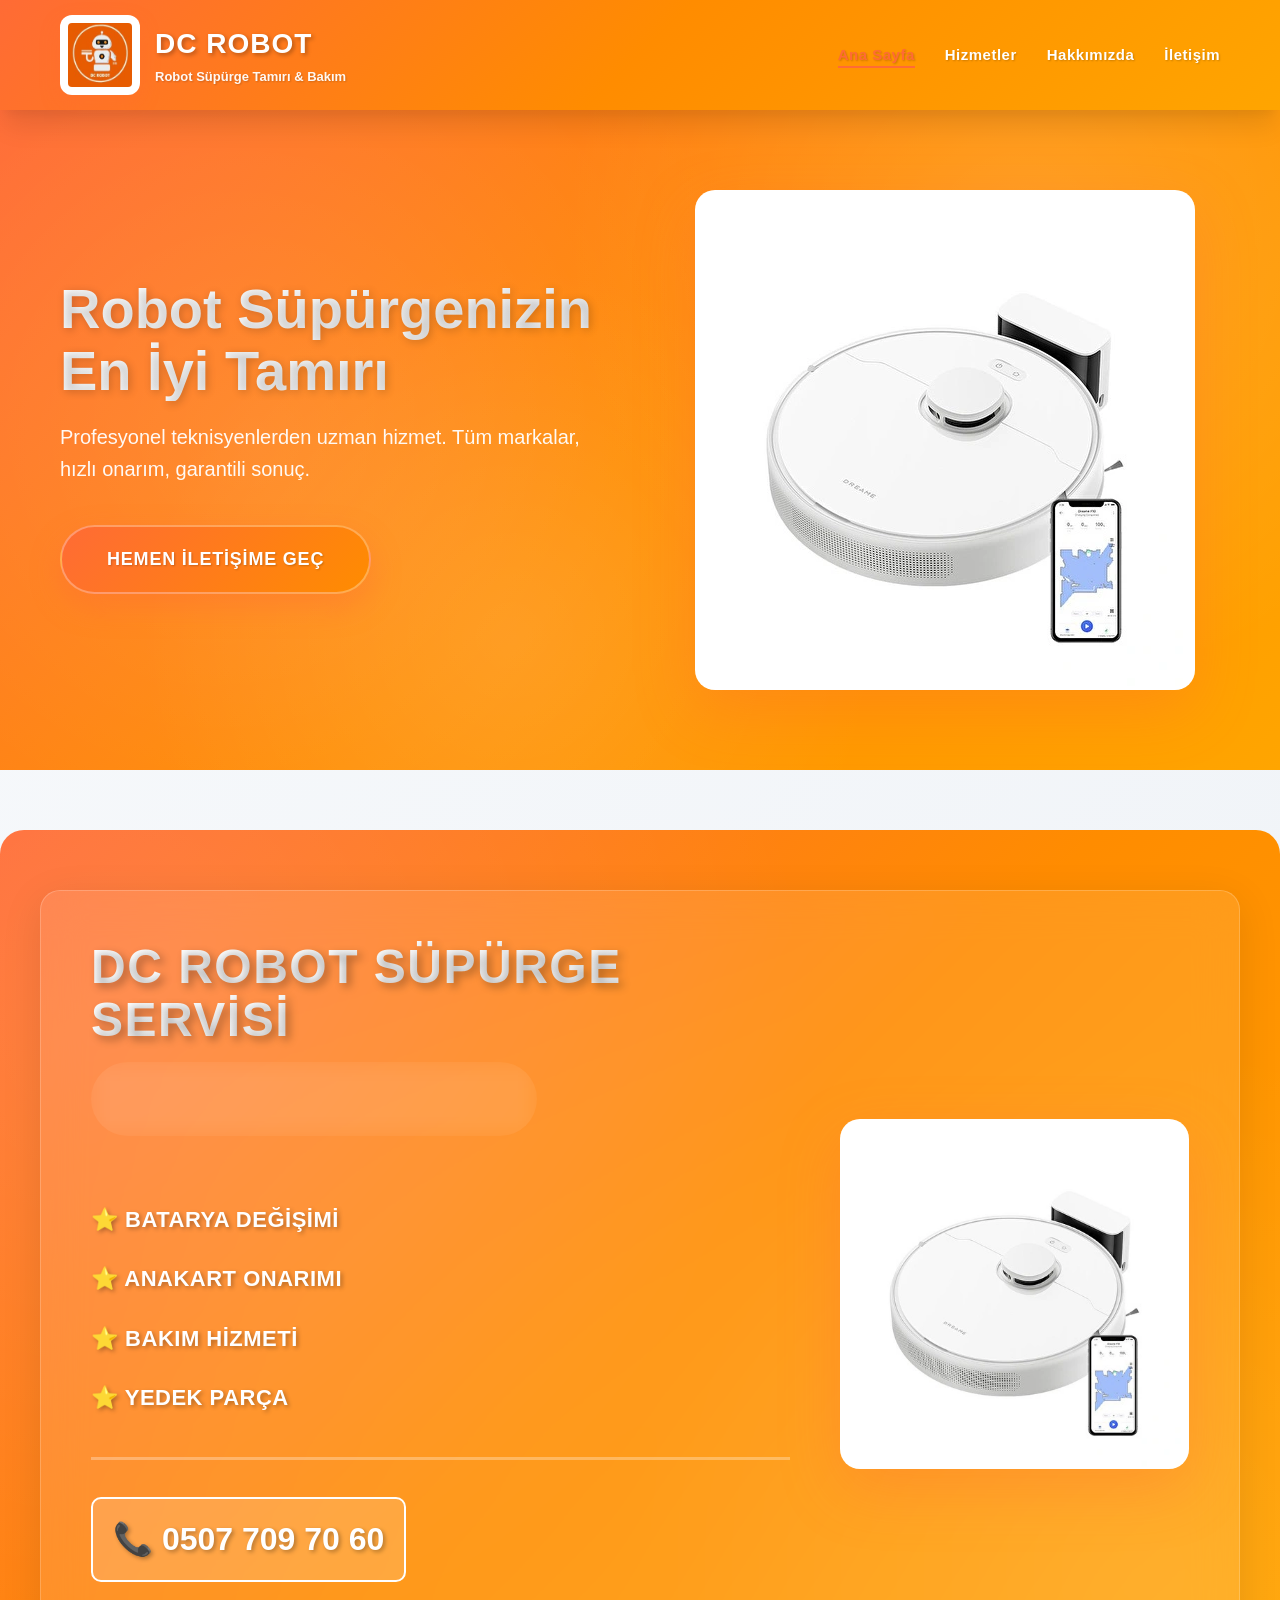
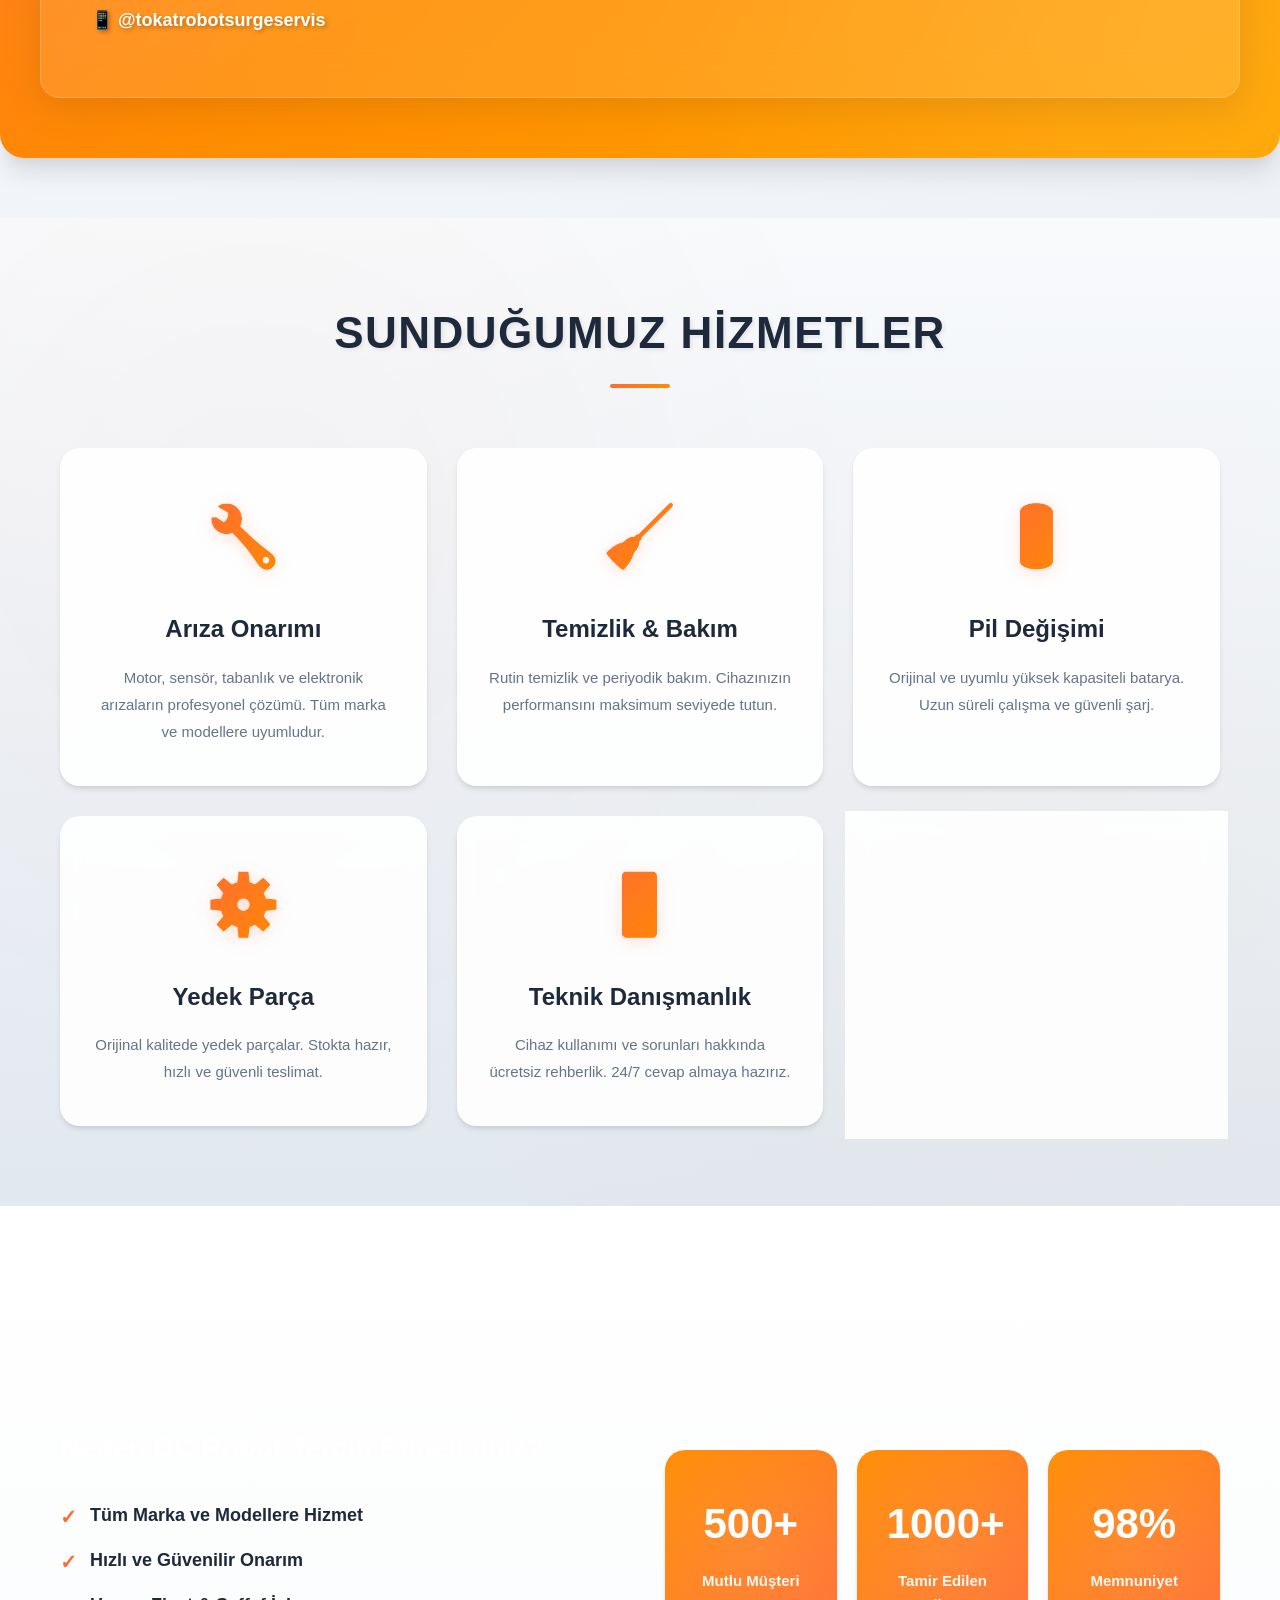
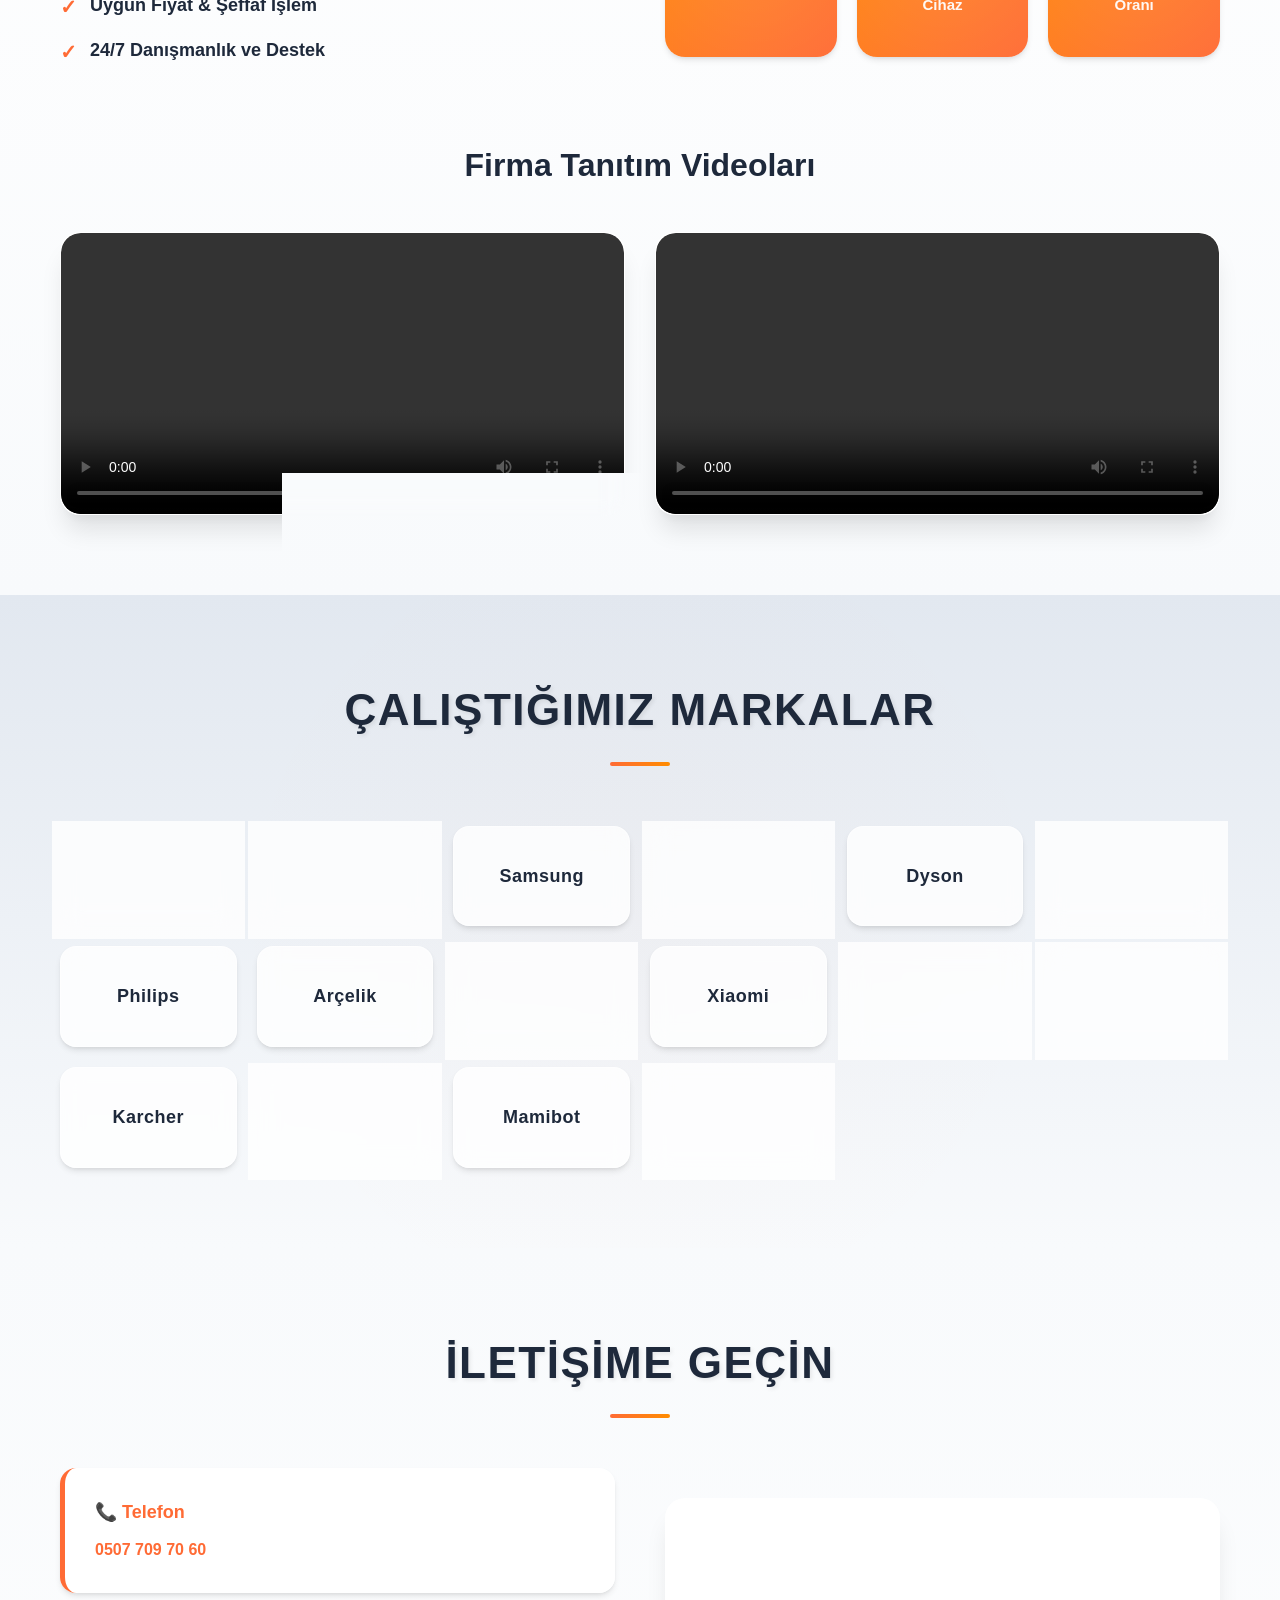
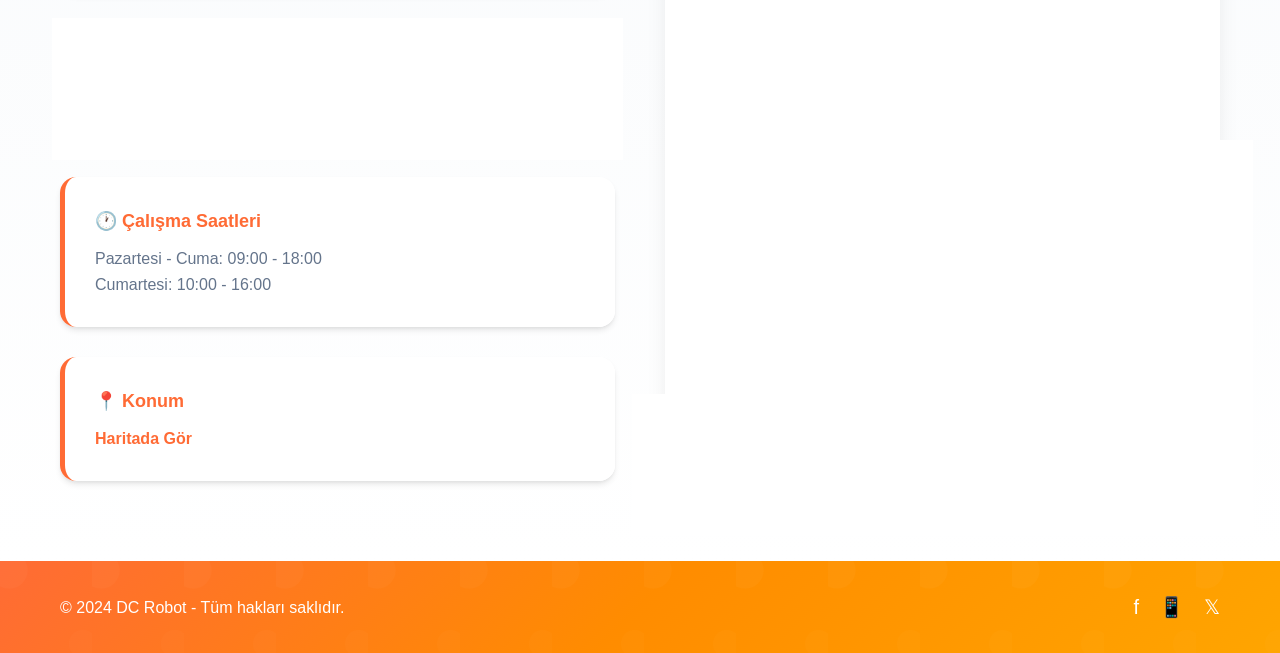
==== commit 985be518: "Add files via upload" ====
--- a/index.html
+++ b/index.html
@@ -42,102 +42,18 @@
                 <a href="#contact" class="btn btn-primary">HEMEN İLETİŞİME GEÇ</a>
             </div>
             <div class="hero-image">
-                <svg class="robot-illustration" viewBox="0 0 400 500" xmlns="http://www.w3.org/2000/svg">
-                    <defs>
-                        <linearGradient id="whiteGrad" x1="0%" y1="0%" x2="100%" y2="100%">
-                            <stop offset="0%" style="stop-color:#ffffff;stop-opacity:1" />
-                            <stop offset="50%" style="stop-color:#f5f5f5;stop-opacity:1" />
-                            <stop offset="100%" style="stop-color:#e8e8e8;stop-opacity:1" />
-                        </linearGradient>
-                        <linearGradient id="dockGrad" x1="0%" y1="0%" x2="0%" y2="100%">
-                            <stop offset="0%" style="stop-color:#f9f9f9;stop-opacity:1" />
-                            <stop offset="100%" style="stop-color:#d9d9d9;stop-opacity:1" />
-                        </linearGradient>
-                    </defs>
-                    
-                    <!-- Dock Station -->
-                    <rect x="50" y="280" width="300" height="180" rx="15" fill="url(#dockGrad)" stroke="#999999" stroke-width="2"/>
-                    
-                    <!-- Dock Top Panel -->
-                    <rect x="65" y="295" width="270" height="40" rx="8" fill="#ffffff" stroke="#cccccc" stroke-width="1"/>
-                    
-                    <!-- Dust Bin Section -->
-                    <rect x="85" y="350" width="100" height="90" rx="5" fill="#f0f0f0" stroke="#bbbbbb" stroke-width="1.5"/>
-                    <line x1="135" y1="350" x2="135" y2="440" stroke="#cccccc" stroke-width="1"/>
-                    
-                    <!-- Water Tank Section -->
-                    <rect x="215" y="350" width="100" height="90" rx="5" fill="#f0f0f0" stroke="#bbbbbb" stroke-width="1.5"/>
-                    <line x1="265" y1="350" x2="265" y2="440" stroke="#cccccc" stroke-width="1"/>
-                    
-                    <!-- Charging Connector -->
-                    <rect x="175" y="425" width="50" height="25" rx="3" fill="#FF6B35" stroke="#333333" stroke-width="1"/>
-                    <rect x="180" y="430" width="40" height="15" fill="#FF8C00"/>
-                    
-                    <!-- Robot Vacuum Body -->
-                    <circle cx="200" cy="180" r="85" fill="url(#whiteGrad)" stroke="#cccccc" stroke-width="2"/>
-                    
-                    <!-- Top White Panel -->
-                    <ellipse cx="200" cy="140" rx="80" ry="50" fill="#ffffff" stroke="#dddddd" stroke-width="1.5"/>
-                    <ellipse cx="200" cy="138" rx="80" ry="48" fill="#fafafa" opacity="0.6"/>
-                    
-                    <!-- Sensor Array (Top) -->
-                    <rect x="185" y="110" width="30" height="20" rx="3" fill="#333333" stroke="#000000" stroke-width="1"/>
-                    <circle cx="192" cy="120" r="3" fill="#FF0000" opacity="0.8"/>
-                    <circle cx="200" cy="118" r="3" fill="#FF0000" opacity="0.8"/>
-                    <circle cx="208" cy="120" r="3" fill="#FF0000" opacity="0.8"/>
-                    
-                    <!-- Cleaning Head (visible center) -->
-                    <circle cx="200" cy="180" r="75" fill="none" stroke="#e0e0e0" stroke-width="2"/>
-                    <circle cx="200" cy="180" r="65" fill="none" stroke="#cccccc" stroke-width="1" opacity="0.5" stroke-dasharray="3,3"/>
-                    
-                    <!-- Main Brush Pattern -->
-                    <circle cx="200" cy="180" r="60" fill="none" stroke="#FF6B35" stroke-width="1.5" opacity="0.4"/>
-                    <path d="M 200 120 L 200 240" stroke="#FF6B35" stroke-width="1" opacity="0.3"/>
-                    <path d="M 140 180 L 260 180" stroke="#FF6B35" stroke-width="1" opacity="0.3"/>
-                    
-                    <!-- Side Brushes -->
-                    <g transform="translate(130, 180)">
-                        <circle cx="0" cy="0" r="18" fill="#e8e8e8" stroke="#999999" stroke-width="1.5"/>
-                        <circle cx="0" cy="0" r="12" fill="#FF6B35"/>
-                        <circle cx="-4" cy="0" r="1.5" fill="#333333"/>
-                        <circle cx="4" cy="0" r="1.5" fill="#333333"/>
-                    </g>
-                    
-                    <g transform="translate(270, 180)">
-                        <circle cx="0" cy="0" r="18" fill="#e8e8e8" stroke="#999999" stroke-width="1.5"/>
-                        <circle cx="0" cy="0" r="12" fill="#FF6B35"/>
-                        <circle cx="-4" cy="0" r="1.5" fill="#333333"/>
-                        <circle cx="4" cy="0" r="1.5" fill="#333333"/>
-                    </g>
-                    
-                    <!-- Bumper Strip -->
-                    <ellipse cx="200" cy="245" rx="82" ry="18" fill="#333333" stroke="#000000" stroke-width="1"/>
-                    <path d="M 130 250 Q 125 248 125 240" stroke="#666666" stroke-width="0.5" fill="none"/>
-                    <path d="M 270 250 Q 275 248 275 240" stroke="#666666" stroke-width="0.5" fill="none"/>
-                    
-                    <!-- Wheels -->
-                    <g transform="translate(130, 245)">
-                        <circle cx="0" cy="0" r="20" fill="#1a1a1a" stroke="#333333" stroke-width="2"/>
-                        <circle cx="0" cy="0" r="13" fill="none" stroke="#666666" stroke-width="1.5"/>
-                        <circle cx="-6" cy="0" r="2" fill="#999999"/>
-                        <circle cx="6" cy="0" r="2" fill="#999999"/>
-                    </g>
-                    
-                    <g transform="translate(270, 245)">
-                        <circle cx="0" cy="0" r="20" fill="#1a1a1a" stroke="#333333" stroke-width="2"/>
-                        <circle cx="0" cy="0" r="13" fill="none" stroke="#666666" stroke-width="1.5"/>
-                        <circle cx="-6" cy="0" r="2" fill="#999999"/>
-                        <circle cx="6" cy="0" r="2" fill="#999999"/>
-                    </g>
-                    
-                    <!-- Caster Wheel -->
-                    <circle cx="200" cy="270" r="9" fill="#333333" stroke="#555555" stroke-width="1"/>
-                    <circle cx="200" cy="270" r="5" fill="#888888"/>
-                    
-                    <!-- Status Lights -->
-                    <circle cx="175" cy="155" r="4" fill="#00CC00" opacity="0.9"/>
-                    <circle cx="225" cy="155" r="4" fill="#00CC00" opacity="0.9"/>
-                </svg>
+                <div class="slider-container" id="heroSlider">
+                    <div class="slider-wrapper">
+                        <img src="resimler/425dba6274028715e967-0.webp" alt="Robot Süpürge 1" class="slide active">
+                        <img src="resimler/S8_Plus_White_ID.webp" alt="Robot Süpürge 2" class="slide">
+                        <img src="resimler/en-iyi-robot-supurge-hangisi.webp" alt="Robot Süpürge 3" class="slide">
+                    </div>
+                    <div class="slider-dots">
+                        <span class="dot active" data-slide="0"></span>
+                        <span class="dot" data-slide="1"></span>
+                        <span class="dot" data-slide="2"></span>
+                    </div>
+                </div>
             </div>
         </div>
     </section>
@@ -161,79 +77,18 @@
                     </div>
                 </div>
                 <div class="banner-image">
-                    <svg class="robot-icon" viewBox="0 0 300 350" xmlns="http://www.w3.org/2000/svg">
-                        <defs>
-                            <radialGradient id="diskGradient2" cx="50%" cy="50%" r="50%">
-                                <stop offset="0%" style="stop-color:#555555;stop-opacity:1" />
-                                <stop offset="70%" style="stop-color:#222222;stop-opacity:1" />
-                                <stop offset="100%" style="stop-color:#111111;stop-opacity:1" />
-                            </radialGradient>
-                            <radialGradient id="bodyGradient2" cx="30%" cy="30%" r="70%">
-                                <stop offset="0%" style="stop-color:#555555;stop-opacity:1" />
-                                <stop offset="100%" style="stop-color:#222222;stop-opacity:1" />
-                            </radialGradient>
-                        </defs>
-                        
-                        <!-- Main Disc Body -->
-                        <circle cx="150" cy="140" r="90" fill="url(#bodyGradient2)" stroke="#1a1a1a" stroke-width="2"/>
-                        
-                        <!-- Top Panel -->
-                        <ellipse cx="150" cy="80" rx="75" ry="35" fill="#FF6B35" stroke="#333333" stroke-width="2"/>
-                        <ellipse cx="150" cy="78" rx="75" ry="32" fill="#FF8C00" opacity="0.8"/>
-                        
-                        <!-- Display Button Area -->
-                        <circle cx="150" cy="75" r="12" fill="#333333" stroke="#FF6B35" stroke-width="1"/>
-                        <circle cx="150" cy="75" r="8" fill="#00AA00"/>
-                        
-                        <!-- Center Cleaning Disc (visible inside) -->
-                        <circle cx="150" cy="140" r="75" fill="url(#diskGradient2)" opacity="0.9"/>
-                        
-                        <!-- Brush Ring Pattern -->
-                        <circle cx="150" cy="140" r="72" fill="none" stroke="#FF6B35" stroke-width="2" opacity="0.4"/>
-                        <circle cx="150" cy="140" r="60" fill="none" stroke="#FF6B35" stroke-width="1" opacity="0.3"/>
-                        
-                        <!-- Front Bumper -->
-                        <ellipse cx="150" cy="225" rx="85" ry="15" fill="#FF6B35" stroke="#333333" stroke-width="2"/>
-                        <path d="M 120 225 Q 110 220 110 215" stroke="#333333" stroke-width="1" fill="none"/>
-                        <path d="M 180 225 Q 190 220 190 215" stroke="#333333" stroke-width="1" fill="none"/>
-                        
-                        <!-- Side Brushes (rotating) -->
-                        <g transform="translate(75, 140)">
-                            <circle cx="0" cy="0" r="16" fill="#FF6B35" stroke="#333333" stroke-width="2"/>
-                            <circle cx="0" cy="0" r="10" fill="#FF8C00"/>
-                        </g>
-                        <g transform="translate(225, 140)">
-                            <circle cx="0" cy="0" r="16" fill="#FF6B35" stroke="#333333" stroke-width="2"/>
-                            <circle cx="0" cy="0" r="10" fill="#FF8C00"/>
-                        </g>
-                        
-                        <!-- Sensor Dots Top -->
-                        <circle cx="120" cy="60" r="4" fill="#00CC00" opacity="0.9"/>
-                        <circle cx="180" cy="60" r="4" fill="#00CC00" opacity="0.9"/>
-                        
-                        <!-- Sensor Dots Side -->
-                        <circle cx="65" cy="110" r="4" fill="#FF0000" opacity="0.8"/>
-                        <circle cx="235" cy="110" r="4" fill="#FF0000" opacity="0.8"/>
-                        
-                        <!-- Wheels -->
-                        <g transform="translate(90, 250)">
-                            <circle cx="0" cy="0" r="18" fill="#1a1a1a" stroke="#444444" stroke-width="2"/>
-                            <circle cx="0" cy="0" r="12" fill="none" stroke="#FF6B35" stroke-width="1" opacity="0.6"/>
-                            <circle cx="-6" cy="0" r="2" fill="#FF6B35"/>
-                            <circle cx="6" cy="0" r="2" fill="#FF6B35"/>
-                        </g>
-                        
-                        <g transform="translate(210, 250)">
-                            <circle cx="0" cy="0" r="18" fill="#1a1a1a" stroke="#444444" stroke-width="2"/>
-                            <circle cx="0" cy="0" r="12" fill="none" stroke="#FF6B35" stroke-width="1" opacity="0.6"/>
-                            <circle cx="-6" cy="0" r="2" fill="#FF6B35"/>
-                            <circle cx="6" cy="0" r="2" fill="#FF6B35"/>
-                        </g>
-                        
-                        <!-- Caster Wheel -->
-                        <circle cx="150" cy="310" r="8" fill="#333333" stroke="#666666" stroke-width="1"/>
-                        <circle cx="150" cy="310" r="5" fill="#999999"/>
-                    </svg>
+                    <div class="slider-container" id="bannerSlider">
+                        <div class="slider-wrapper">
+                            <img src="resimler/425dba6274028715e967-0.webp" alt="Robot Süpürge 1" class="slide active">
+                            <img src="resimler/S8_Plus_White_ID.webp" alt="Robot Süpürge 2" class="slide">
+                            <img src="resimler/en-iyi-robot-supurge-hangisi.webp" alt="Robot Süpürge 3" class="slide">
+                        </div>
+                        <div class="slider-dots">
+                            <span class="dot active" data-slide="0"></span>
+                            <span class="dot" data-slide="1"></span>
+                            <span class="dot" data-slide="2"></span>
+                        </div>
+                    </div>
                 </div>
             </div>
         </div>
@@ -286,8 +141,6 @@
                 <div class="about-text">
                     <h3>Neden DC Robot Tercih Etmelisiniz?</h3>
                     <ul class="benefits-list">
-                        <li>10+ Yıllık Deneyim</li>
-                        <li>Sertifikalı & Uzman Teknisyenler</li>
                         <li>Tüm Marka ve Modellere Hizmet</li>
                         <li>Hızlı ve Güvenilir Onarım</li>
                         <li>Uygun Fiyat & Şeffaf İşlem</li>
@@ -306,6 +159,23 @@
                     <div class="stat-box">
                         <h4>98%</h4>
                         <p>Memnuniyet Oranı</p>
+                    </div>
+                </div>
+            </div>
+            <div class="about-video">
+                <h3>Firma Tanıtım Videoları</h3>
+                <div class="video-grid">
+                    <div class="video-wrapper">
+                        <video controls class="video-player">
+                            <source src="video/WhatsApp Video 2026-06-20 at 21.35.57.mp4" type="video/mp4">
+                            Tarayıcınız video öğesini desteklemiyor.
+                        </video>
+                    </div>
+                    <div class="video-wrapper">
+                        <video controls class="video-player">
+                            <source src="video/WhatsApp Video 2026-06-20 at 21.44.30.mp4" type="video/mp4">
+                            Tarayıcınız video öğesini desteklemiyor.
+                        </video>
                     </div>
                 </div>
             </div>
@@ -348,33 +218,29 @@
                         <p><a href="tel:+905077097060">0507 709 70 60</a></p>
                     </div>
                     <div class="info-box">
-                        <h3>📧 E-Posta</h3>
-                        <p><a href="mailto:info@dcrobot.com">info@dcrobot.com</a></p>
-                    </div>
-                    <div class="info-box">
                         <h3>📱 Instagram</h3>
-                        <p><a href="https://instagram.com/tokatrobotsurgeservis" target="_blank">@tokatrobotsurgeservis</a></p>
+                        <p><a href="https://instagram.com/tokatrobotsupurgeservisi" target="_blank">@tokatrobotsupurgeservisi</a></p>
                     </div>
                     <div class="info-box">
                         <h3>🕐 Çalışma Saatleri</h3>
                         <p>Pazartesi - Cuma: 09:00 - 18:00<br>Cumartesi: 10:00 - 16:00</p>
                     </div>
-                </div>
-                <form class="contact-form" id="contactForm">
-                    <div class="form-group">
-                        <input type="text" placeholder="Adınız" required>
-                    </div>
-                    <div class="form-group">
-                        <input type="email" placeholder="E-posta" required>
-                    </div>
-                    <div class="form-group">
-                        <input type="tel" placeholder="Telefon" required>
-                    </div>
-                    <div class="form-group">
-                        <textarea placeholder="Mesajınız" rows="5" required></textarea>
-                    </div>
-                    <button type="submit" class="btn btn-primary">Gönder</button>
-                </form>
+                    <div class="info-box">
+                        <h3>📍 Konum</h3>
+                        <p><a href="https://maps.app.goo.gl/2gYbdU5YSy6GDmgJ9" target="_blank">Haritada Gör</a></p>
+                    </div>
+                </div>
+                <div class="contact-map">
+                    <iframe 
+                        src="https://www.google.com/maps/embed?pb=!1m18!1m12!1m3!1d3125.578!2d36.5408621!3d40.3426044!2m3!1f0!2f0!3f0!3m2!1i1024!2i768!4f13.1!3m3!1m2!1s0x407db9f8fe606df1%3A0x52dcc269c4202400!2sVali+Ayhan+%C3%87evik+Cd.+No%3A24!5e0!3m2!1str!2str!4v1600000000000!5m2!1str!2str" 
+                        width="100%" 
+                        height="400" 
+                        style="border:0;" 
+                        allowfullscreen="" 
+                        loading="lazy" 
+                        referrerpolicy="no-referrer-when-downgrade">
+                    </iframe>
+                </div>
             </div>
         </div>
     </section>
--- a/style.css
+++ b/style.css
@@ -9,12 +9,17 @@
     --primary-color: #ffffff;
     --accent-color: #FF6B35;
     --secondary-color: #FF8C00;
-    --light-bg: #f9f9f9;
+    --accent-purple: #8B5CF6;
+    --accent-blue: #3B82F6;
+    --light-bg: #f8fafc;
     --white: #ffffff;
-    --text-dark: #333333;
-    --text-light: #666666;
-    --border-radius: 10px;
-    --box-shadow: 0 5px 15px rgba(0, 0, 0, 0.1);
+    --text-dark: #1e293b;
+    --text-light: #64748b;
+    --border-radius: 16px;
+    --box-shadow: 0 4px 6px -1px rgba(0, 0, 0, 0.1), 0 2px 4px -1px rgba(0, 0, 0, 0.06);
+    --box-shadow-lg: 0 20px 25px -5px rgba(0, 0, 0, 0.1), 0 10px 10px -5px rgba(0, 0, 0, 0.04);
+    --glass-bg: rgba(255, 255, 255, 0.1);
+    --glass-border: rgba(255, 255, 255, 0.2);
 }
 
 html {
@@ -22,10 +27,11 @@
 }
 
 body {
-    font-family: 'Segoe UI', Tahoma, Geneva, Verdana, sans-serif;
+    font-family: 'Inter', -apple-system, BlinkMacSystemFont, 'Segoe UI', Roboto, sans-serif;
     line-height: 1.6;
     color: var(--text-dark);
-    background: var(--white);
+    background: linear-gradient(135deg, #f8fafc 0%, #e2e8f0 100%);
+    min-height: 100vh;
 }
 
 .container {
@@ -34,15 +40,40 @@
     padding: 0 20px;
 }
 
+@media (max-width: 768px) {
+    .container {
+        padding: 0 15px;
+    }
+}
+
+@media (max-width: 480px) {
+    .container {
+        padding: 0 12px;
+    }
+}
+
 /* Header & Navigation */
 .header {
-    background: linear-gradient(135deg, #FF6B35, #FF8C00);
+    background: linear-gradient(135deg, #FF6B35 0%, #FF8C00 50%, #FFA500 100%);
     color: var(--white);
     padding: 15px 0;
     position: sticky;
     top: 0;
     z-index: 100;
-    box-shadow: var(--box-shadow);
+    box-shadow: var(--box-shadow-lg);
+    backdrop-filter: blur(10px);
+}
+
+@media (max-width: 768px) {
+    .header {
+        padding: 12px 0;
+    }
+}
+
+@media (max-width: 480px) {
+    .header {
+        padding: 10px 0;
+    }
 }
 
 .navbar {
@@ -75,6 +106,22 @@
     transition: all 0.3s ease;
 }
 
+@media (max-width: 768px) {
+    .logo-img {
+        width: 60px;
+        height: 60px;
+        padding: 6px;
+    }
+}
+
+@media (max-width: 480px) {
+    .logo-img {
+        width: 50px;
+        height: 50px;
+        padding: 5px;
+    }
+}
+
 .logo-img:hover {
     transform: scale(1.05);
     box-shadow: 0 12px 30px rgba(255, 107, 53, 0.35);
@@ -95,6 +142,18 @@
     letter-spacing: 1px;
 }
 
+@media (max-width: 768px) {
+    .logo-text h1 {
+        font-size: 22px;
+    }
+}
+
+@media (max-width: 480px) {
+    .logo-text h1 {
+        font-size: 18px;
+    }
+}
+
 .logo-text p {
     font-size: 13px;
     margin: 0;
@@ -104,6 +163,18 @@
     text-shadow: 1px 1px 2px rgba(0, 0, 0, 0.2);
 }
 
+@media (max-width: 768px) {
+    .logo-text p {
+        font-size: 11px;
+    }
+}
+
+@media (max-width: 480px) {
+    .logo-text p {
+        font-size: 10px;
+    }
+}
+
 .nav-links {
     display: flex;
     list-style: none;
@@ -140,6 +211,7 @@
     display: none;
     flex-direction: column;
     cursor: pointer;
+    z-index: 1000;
 }
 
 .menu-toggle span {
@@ -148,11 +220,24 @@
     background: var(--white);
     margin: 5px 0;
     transition: 0.3s;
+    border-radius: 2px;
+}
+
+.menu-toggle.active span:nth-child(1) {
+    transform: rotate(45deg) translate(8px, 8px);
+}
+
+.menu-toggle.active span:nth-child(2) {
+    opacity: 0;
+}
+
+.menu-toggle.active span:nth-child(3) {
+    transform: rotate(-45deg) translate(7px, -7px);
 }
 
 /* Hero Section */
 .hero {
-    background: linear-gradient(135deg, #FF6B35 0%, #FF8C00 100%);
+    background: linear-gradient(135deg, #FF6B35 0%, #FF8C00 50%, #FFA500 100%);
     color: var(--white);
     padding: 80px 0;
     min-height: 600px;
@@ -162,6 +247,20 @@
     overflow: hidden;
 }
 
+@media (max-width: 768px) {
+    .hero {
+        padding: 60px 0;
+        min-height: 500px;
+    }
+}
+
+@media (max-width: 480px) {
+    .hero {
+        padding: 40px 0;
+        min-height: 400px;
+    }
+}
+
 .hero::before {
     content: '';
     position: absolute;
@@ -169,8 +268,20 @@
     left: 0;
     right: 0;
     bottom: 0;
-    background: url('data:image/svg+xml,<svg xmlns="http://www.w3.org/2000/svg" viewBox="0 0 1000 1000"><circle cx="200" cy="200" r="300" fill="rgba(255,255,255,0.05)"/><circle cx="800" cy="800" r="250" fill="rgba(255,255,255,0.03)"/></svg>');
-    opacity: 0.5;
+    background: 
+        radial-gradient(circle at 20% 50%, rgba(255, 255, 255, 0.1) 0%, transparent 50%),
+        radial-gradient(circle at 80% 20%, rgba(255, 255, 255, 0.15) 0%, transparent 40%),
+        radial-gradient(circle at 40% 80%, rgba(255, 255, 255, 0.1) 0%, transparent 40%);
+    animation: gradientMove 15s ease-in-out infinite;
+}
+
+@keyframes gradientMove {
+    0%, 100% {
+        background-position: 0% 50%;
+    }
+    50% {
+        background-position: 100% 50%;
+    }
 }
 
 .hero .container {
@@ -185,9 +296,13 @@
 .hero-content h2 {
     font-size: 56px;
     margin-bottom: 20px;
-    line-height: 1.2;
+    line-height: 1.1;
     font-weight: 900;
-    text-shadow: 2px 2px 4px rgba(0, 0, 0, 0.2);
+    text-shadow: 2px 2px 8px rgba(0, 0, 0, 0.2);
+    background: linear-gradient(135deg, #ffffff 0%, #f0f0f0 100%);
+    -webkit-background-clip: text;
+    -webkit-text-fill-color: transparent;
+    background-clip: text;
 }
 
 .hero-content p {
@@ -199,6 +314,71 @@
 
 .hero-image {
     text-align: center;
+}
+
+/* Slider Styles */
+.slider-container {
+    position: relative;
+    width: 100%;
+    max-width: 500px;
+    margin: 0 auto;
+    border-radius: 20px;
+    overflow: hidden;
+    box-shadow: 0 20px 60px rgba(255, 107, 53, 0.3);
+    background: rgba(255, 255, 255, 0.1);
+    backdrop-filter: blur(10px);
+}
+
+.slider-wrapper {
+    position: relative;
+    width: 100%;
+    padding-top: 100%; /* 1:1 aspect ratio */
+}
+
+.slider-wrapper .slide {
+    position: absolute;
+    top: 0;
+    left: 0;
+    width: 100%;
+    height: 100%;
+    object-fit: cover;
+    opacity: 0;
+    transition: opacity 0.8s ease-in-out;
+}
+
+.slider-wrapper .slide.active {
+    opacity: 1;
+}
+
+.slider-dots {
+    position: absolute;
+    bottom: 20px;
+    left: 50%;
+    transform: translateX(-50%);
+    display: flex;
+    gap: 12px;
+    z-index: 10;
+}
+
+.slider-dots .dot {
+    width: 12px;
+    height: 12px;
+    border-radius: 50%;
+    background: rgba(255, 255, 255, 0.5);
+    cursor: pointer;
+    transition: all 0.3s ease;
+    border: 2px solid rgba(255, 255, 255, 0.3);
+}
+
+.slider-dots .dot:hover {
+    background: rgba(255, 255, 255, 0.8);
+    transform: scale(1.2);
+}
+
+.slider-dots .dot.active {
+    background: #ffffff;
+    transform: scale(1.3);
+    box-shadow: 0 0 10px rgba(255, 255, 255, 0.5);
 }
 
 .hero-logo {
@@ -221,18 +401,76 @@
 
 /* Promo Banner */
 .promo-banner {
-    background: linear-gradient(135deg, #FF6B35, #FF8C00);
+    background: linear-gradient(135deg, #FF6B35 0%, #FF8C00 50%, #FFA500 100%);
     padding: 60px 0;
     margin: 60px 0;
-    border-radius: 20px;
-    box-shadow: 0 20px 60px rgba(255, 107, 53, 0.2);
+    border-radius: 24px;
+    box-shadow: var(--box-shadow-lg);
+    position: relative;
+    overflow: hidden;
+}
+
+.promo-banner::before {
+    content: '';
+    position: absolute;
+    top: 0;
+    left: 0;
+    right: 0;
+    bottom: 0;
+    background: 
+        radial-gradient(circle at 10% 20%, rgba(255, 255, 255, 0.1) 0%, transparent 50%),
+        radial-gradient(circle at 90% 80%, rgba(255, 255, 255, 0.08) 0%, transparent 40%);
+    animation: shimmer 8s ease-in-out infinite;
+}
+
+@keyframes shimmer {
+    0%, 100% {
+        opacity: 0.5;
+    }
+    50% {
+        opacity: 1;
+    }
+}
+
+@media (max-width: 768px) {
+    .promo-banner {
+        padding: 40px 0;
+        margin: 40px 0;
+        border-radius: 15px;
+    }
+}
+
+@media (max-width: 480px) {
+    .promo-banner {
+        padding: 30px 0;
+        margin: 30px 0;
+        border-radius: 12px;
+    }
 }
 
 .promo-banner .container {
-    background: linear-gradient(135deg, #FF6B35 0%, #FF8C00 100%);
+    background: rgba(255, 255, 255, 0.1);
+    backdrop-filter: blur(20px);
     padding: 50px;
     border-radius: 20px;
     box-shadow: 0 10px 40px rgba(0, 0, 0, 0.1);
+    border: 1px solid rgba(255, 255, 255, 0.2);
+    position: relative;
+    z-index: 1;
+}
+
+@media (max-width: 768px) {
+    .promo-banner .container {
+        padding: 35px;
+        border-radius: 15px;
+    }
+}
+
+@media (max-width: 480px) {
+    .promo-banner .container {
+        padding: 25px;
+        border-radius: 12px;
+    }
 }
 
 .banner-content {
@@ -255,22 +493,27 @@
     line-height: 1.1;
     color: white;
     text-transform: uppercase;
+    background: linear-gradient(135deg, #ffffff 0%, #f0f0f0 100%);
+    -webkit-background-clip: text;
+    -webkit-text-fill-color: transparent;
+    background-clip: text;
 }
 
 .banner-subtitle {
     font-size: 26px;
     font-weight: 900;
-    background: rgba(255, 255, 255, 0.2);
+    background: rgba(255, 255, 255, 0.15);
+    backdrop-filter: blur(10px);
     color: white;
     padding: 14px 28px;
     display: inline-block;
     margin-bottom: 25px;
     border-radius: 50px;
-    border: 3px solid white;
+    border: 2px solid rgba(255, 255, 255, 0.3);
     text-shadow: 2px 2px 4px rgba(0, 0, 0, 0.3);
-    backdrop-filter: blur(10px);
     text-transform: uppercase;
     letter-spacing: 1px;
+    box-shadow: 0 8px 32px rgba(0, 0, 0, 0.1);
 }
 
 .banner-services {
@@ -288,6 +531,25 @@
     transform: translateX(0);
     transition: all 0.3s ease;
     letter-spacing: 0.5px;
+    position: relative;
+}
+
+.banner-services li::before {
+    content: '';
+    position: absolute;
+    left: -20px;
+    top: 50%;
+    transform: translateY(-50%);
+    width: 8px;
+    height: 8px;
+    background: rgba(255, 255, 255, 0.5);
+    border-radius: 50%;
+    opacity: 0;
+    transition: opacity 0.3s ease;
+}
+
+.banner-services li:hover::before {
+    opacity: 1;
 }
 
 .banner-services li:hover {
@@ -315,6 +577,22 @@
     border-radius: 10px;
     display: inline-block;
     border: 2px solid white;
+}
+
+@media (max-width: 768px) {
+    .phone {
+        font-size: 24px !important;
+        padding: 12px 16px;
+    }
+}
+
+@media (max-width: 480px) {
+    .phone {
+        font-size: 20px !important;
+        padding: 10px 14px;
+        display: block;
+        text-align: center;
+    }
 }
 
 .instagram {
@@ -357,6 +635,39 @@
     letter-spacing: 0.8px;
     box-shadow: 0 12px 30px rgba(255, 107, 53, 0.4);
     text-shadow: 1px 1px 2px rgba(0, 0, 0, 0.2);
+    position: relative;
+    overflow: hidden;
+}
+
+.btn::before {
+    content: '';
+    position: absolute;
+    top: 0;
+    left: -100%;
+    width: 100%;
+    height: 100%;
+    background: linear-gradient(90deg, transparent, rgba(255, 255, 255, 0.3), transparent);
+    transition: left 0.5s;
+}
+
+.btn:hover::before {
+    left: 100%;
+}
+
+@media (max-width: 768px) {
+    .btn {
+        padding: 15px 35px;
+        font-size: 16px;
+    }
+}
+
+@media (max-width: 480px) {
+    .btn {
+        padding: 12px 28px;
+        font-size: 14px;
+        width: 100%;
+        text-align: center;
+    }
 }
 
 .btn-primary {
@@ -376,10 +687,39 @@
 /* Services Section */
 .services {
     padding: 80px 0;
-    background: var(--light-bg);
-}
-
-.brands h2 {
+    background: linear-gradient(180deg, #f8fafc 0%, #e2e8f0 100%);
+    position: relative;
+}
+
+.services::before {
+    content: '';
+    position: absolute;
+    top: 0;
+    left: 0;
+    right: 0;
+    bottom: 0;
+    background: 
+        radial-gradient(circle at 20% 30%, rgba(255, 107, 53, 0.03) 0%, transparent 50%),
+        radial-gradient(circle at 80% 70%, rgba(255, 140, 0, 0.03) 0%, transparent 50%);
+    pointer-events: none;
+}
+
+@media (max-width: 768px) {
+    .services {
+        padding: 60px 0;
+    }
+}
+
+@media (max-width: 480px) {
+    .services {
+        padding: 40px 0;
+    }
+}
+
+.services h2,
+.brands h2,
+.about h2,
+.contact h2 {
     text-align: center;
     font-size: 44px;
     margin-bottom: 60px;
@@ -392,7 +732,10 @@
     text-shadow: 2px 2px 4px rgba(0, 0, 0, 0.08);
 }
 
-.brands h2::after {
+.services h2::after,
+.brands h2::after,
+.about h2::after,
+.contact h2::after {
     content: '';
     position: absolute;
     bottom: 0;
@@ -411,19 +754,38 @@
 }
 
 .service-card {
-    background: var(--white);
+    background: rgba(255, 255, 255, 0.9);
+    backdrop-filter: blur(10px);
     padding: 40px 30px;
-    border-radius: 15px;
+    border-radius: 20px;
     text-align: center;
-    box-shadow: 0 5px 20px rgba(0, 0, 0, 0.08);
+    box-shadow: var(--box-shadow);
     transition: all 0.4s cubic-bezier(0.25, 0.46, 0.45, 0.94);
-    border: 2px solid transparent;
+    border: 1px solid rgba(255, 255, 255, 0.5);
+    position: relative;
+    overflow: hidden;
+}
+
+.service-card::before {
+    content: '';
+    position: absolute;
+    top: 0;
+    left: 0;
+    right: 0;
+    height: 4px;
+    background: linear-gradient(90deg, #FF6B35, #FF8C00, #FFA500);
+    transform: scaleX(0);
+    transition: transform 0.3s ease;
+}
+
+.service-card:hover::before {
+    transform: scaleX(1);
 }
 
 .service-card:hover {
     transform: translateY(-15px);
-    box-shadow: 0 20px 50px rgba(255, 107, 53, 0.15);
-    border-color: #FF6B35;
+    box-shadow: var(--box-shadow-lg);
+    border-color: rgba(255, 107, 53, 0.3);
 }
 
 .service-icon {
@@ -453,7 +815,19 @@
 /* About Section */
 .about {
     padding: 80px 0;
-    background: var(--white);
+    background: linear-gradient(180deg, #ffffff 0%, #f8fafc 100%);
+}
+
+@media (max-width: 768px) {
+    .about {
+        padding: 60px 0;
+    }
+}
+
+@media (max-width: 480px) {
+    .about {
+        padding: 40px 0;
+    }
 }
 
 .about h2 {
@@ -511,15 +885,37 @@
     background: linear-gradient(135deg, var(--secondary-color), var(--accent-color));
     color: var(--white);
     padding: 40px 30px;
-    border-radius: 15px;
+    border-radius: 20px;
     text-align: center;
-    box-shadow: 0 15px 40px rgba(255, 107, 53, 0.2);
+    box-shadow: var(--box-shadow);
     transition: all 0.4s cubic-bezier(0.25, 0.46, 0.45, 0.94);
+    position: relative;
+    overflow: hidden;
+}
+
+.stat-box::before {
+    content: '';
+    position: absolute;
+    top: -50%;
+    left: -50%;
+    width: 200%;
+    height: 200%;
+    background: radial-gradient(circle, rgba(255, 255, 255, 0.1) 0%, transparent 70%);
+    animation: rotate 20s linear infinite;
+}
+
+@keyframes rotate {
+    from {
+        transform: rotate(0deg);
+    }
+    to {
+        transform: rotate(360deg);
+    }
 }
 
 .stat-box:hover {
-    transform: translateY(-10px);
-    box-shadow: 0 25px 60px rgba(255, 107, 53, 0.3);
+    transform: translateY(-10px) scale(1.05);
+    box-shadow: var(--box-shadow-lg);
 }
 
 .stat-box h4 {
@@ -534,10 +930,98 @@
     font-weight: 600;
 }
 
+/* Video Section */
+.about-video {
+    margin-top: 60px;
+}
+
+.about-video h3 {
+    text-align: center;
+    font-size: 32px;
+    margin-bottom: 40px;
+    color: var(--text-dark);
+    font-weight: 700;
+}
+
+.video-grid {
+    display: grid;
+    grid-template-columns: repeat(auto-fit, minmax(400px, 1fr));
+    gap: 30px;
+}
+
+.video-wrapper {
+    position: relative;
+    border-radius: 20px;
+    overflow: hidden;
+    box-shadow: var(--box-shadow-lg);
+    background: rgba(255, 255, 255, 0.9);
+    backdrop-filter: blur(10px);
+    border: 1px solid rgba(255, 255, 255, 0.5);
+    transition: all 0.4s cubic-bezier(0.25, 0.46, 0.45, 0.94);
+}
+
+.video-wrapper:hover {
+    transform: translateY(-10px);
+    box-shadow: 0 30px 60px rgba(255, 107, 53, 0.2);
+}
+
+.video-player {
+    width: 100%;
+    height: auto;
+    display: block;
+    border-radius: 20px;
+}
+
+@media (max-width: 768px) {
+    .video-grid {
+        grid-template-columns: 1fr;
+    }
+    
+    .about-video h3 {
+        font-size: 24px;
+    }
+}
+
+@media (max-width: 480px) {
+    .video-grid {
+        grid-template-columns: 1fr;
+        gap: 20px;
+    }
+    
+    .about-video h3 {
+        font-size: 20px;
+    }
+}
+
 /* Brands Section */
 .brands {
     padding: 80px 0;
-    background: var(--light-bg);
+    background: linear-gradient(180deg, #e2e8f0 0%, #f8fafc 100%);
+    position: relative;
+}
+
+.brands::before {
+    content: '';
+    position: absolute;
+    top: 0;
+    left: 0;
+    right: 0;
+    bottom: 0;
+    background: 
+        radial-gradient(circle at 50% 50%, rgba(255, 107, 53, 0.02) 0%, transparent 60%);
+    pointer-events: none;
+}
+
+@media (max-width: 768px) {
+    .brands {
+        padding: 60px 0;
+    }
+}
+
+@media (max-width: 480px) {
+    .brands {
+        padding: 40px 0;
+    }
 }
 
 .brands-grid {
@@ -547,15 +1031,16 @@
 }
 
 .brand-item {
-    background: var(--white);
+    background: rgba(255, 255, 255, 0.8);
+    backdrop-filter: blur(10px);
     padding: 35px 20px;
-    border-radius: 12px;
+    border-radius: 16px;
     text-align: center;
     font-weight: 800;
-    box-shadow: 0 5px 15px rgba(0, 0, 0, 0.08);
+    box-shadow: var(--box-shadow);
     transition: all 0.4s cubic-bezier(0.25, 0.46, 0.45, 0.94);
     color: var(--text-dark);
-    border: 2px solid transparent;
+    border: 1px solid rgba(255, 255, 255, 0.5);
     font-size: 18px;
     min-height: 100px;
     display: flex;
@@ -567,9 +1052,9 @@
 .brand-item:hover {
     background: linear-gradient(135deg, #FF6B35, #FF8C00);
     color: var(--white);
-    transform: scale(1.08);
-    box-shadow: 0 15px 40px rgba(255, 107, 53, 0.25);
-    border-color: #FF8C00;
+    transform: scale(1.08) translateY(-5px);
+    box-shadow: var(--box-shadow-lg);
+    border-color: rgba(255, 140, 0, 0.5);
     font-size: 19px;
     font-weight: 900;
 }
@@ -577,7 +1062,19 @@
 /* Contact Section */
 .contact {
     padding: 80px 0;
-    background: var(--white);
+    background: linear-gradient(180deg, #f8fafc 0%, #ffffff 100%);
+}
+
+@media (max-width: 768px) {
+    .contact {
+        padding: 60px 0;
+    }
+}
+
+@media (max-width: 480px) {
+    .contact {
+        padding: 40px 0;
+    }
 }
 
 .contact h2 {
@@ -597,18 +1094,37 @@
 }
 
 .info-box {
-    background: white;
+    background: rgba(255, 255, 255, 0.9);
+    backdrop-filter: blur(10px);
     color: var(--text-dark);
     padding: 30px;
-    border-radius: 12px;
-    box-shadow: 0 5px 20px rgba(0, 0, 0, 0.08);
+    border-radius: 16px;
+    box-shadow: var(--box-shadow);
     transition: all 0.4s cubic-bezier(0.25, 0.46, 0.45, 0.94);
     border-left: 5px solid #FF6B35;
+    position: relative;
+    overflow: hidden;
+}
+
+.info-box::before {
+    content: '';
+    position: absolute;
+    top: 0;
+    left: 0;
+    right: 0;
+    height: 100%;
+    background: linear-gradient(135deg, rgba(255, 107, 53, 0.05) 0%, transparent 100%);
+    opacity: 0;
+    transition: opacity 0.3s ease;
+}
+
+.info-box:hover::before {
+    opacity: 1;
 }
 
 .info-box:hover {
-    transform: translateX(5px);
-    box-shadow: 0 15px 40px rgba(255, 107, 53, 0.15);
+    transform: translateX(5px) translateY(-3px);
+    box-shadow: var(--box-shadow-lg);
 }
 
 .info-box h3 {
@@ -635,6 +1151,36 @@
     text-decoration: underline;
 }
 
+/* Contact Map */
+.contact-map {
+    margin-top: 30px;
+    border-radius: 20px;
+    overflow: hidden;
+    box-shadow: var(--box-shadow-lg);
+    background: rgba(255, 255, 255, 0.9);
+    backdrop-filter: blur(10px);
+    border: 1px solid rgba(255, 255, 255, 0.5);
+}
+
+.contact-map iframe {
+    width: 100%;
+    height: 400px;
+    border: none;
+    display: block;
+}
+
+@media (max-width: 768px) {
+    .contact-map iframe {
+        height: 300px;
+    }
+}
+
+@media (max-width: 480px) {
+    .contact-map iframe {
+        height: 250px;
+    }
+}
+
 /* Contact Form */
 .contact-form {
     display: flex;
@@ -651,11 +1197,12 @@
 .form-group textarea {
     padding: 16px 18px;
     border: 2px solid #e0e0e0;
-    border-radius: 10px;
+    border-radius: 12px;
     font-family: inherit;
     font-size: 16px;
     transition: all 0.3s ease;
-    background: var(--white);
+    background: rgba(255, 255, 255, 0.9);
+    backdrop-filter: blur(10px);
 }
 
 .form-group input:focus,
@@ -663,7 +1210,7 @@
     outline: none;
     border-color: #FF6B35;
     box-shadow: 0 0 0 4px rgba(255, 107, 53, 0.1);
-    background: var(--white);
+    background: rgba(255, 255, 255, 1);
 }
 
 .form-group textarea {
@@ -672,10 +1219,23 @@
 
 /* Footer */
 .footer {
-    background: linear-gradient(135deg, #FF6B35, #FF8C00);
+    background: linear-gradient(135deg, #FF6B35 0%, #FF8C00 50%, #FFA500 100%);
     color: var(--white);
     text-align: center;
     padding: 30px 0;
+    position: relative;
+    overflow: hidden;
+}
+
+.footer::before {
+    content: '';
+    position: absolute;
+    top: 0;
+    left: 0;
+    right: 0;
+    bottom: 0;
+    background: url('data:image/svg+xml,<svg xmlns="http://www.w3.org/2000/svg" viewBox="0 0 1000 1000"><circle cx="100" cy="100" r="200" fill="rgba(255,255,255,0.05)"/><circle cx="900" cy="900" r="150" fill="rgba(255,255,255,0.03)"/></svg>');
+    opacity: 0.5;
 }
 
 .footer .container {
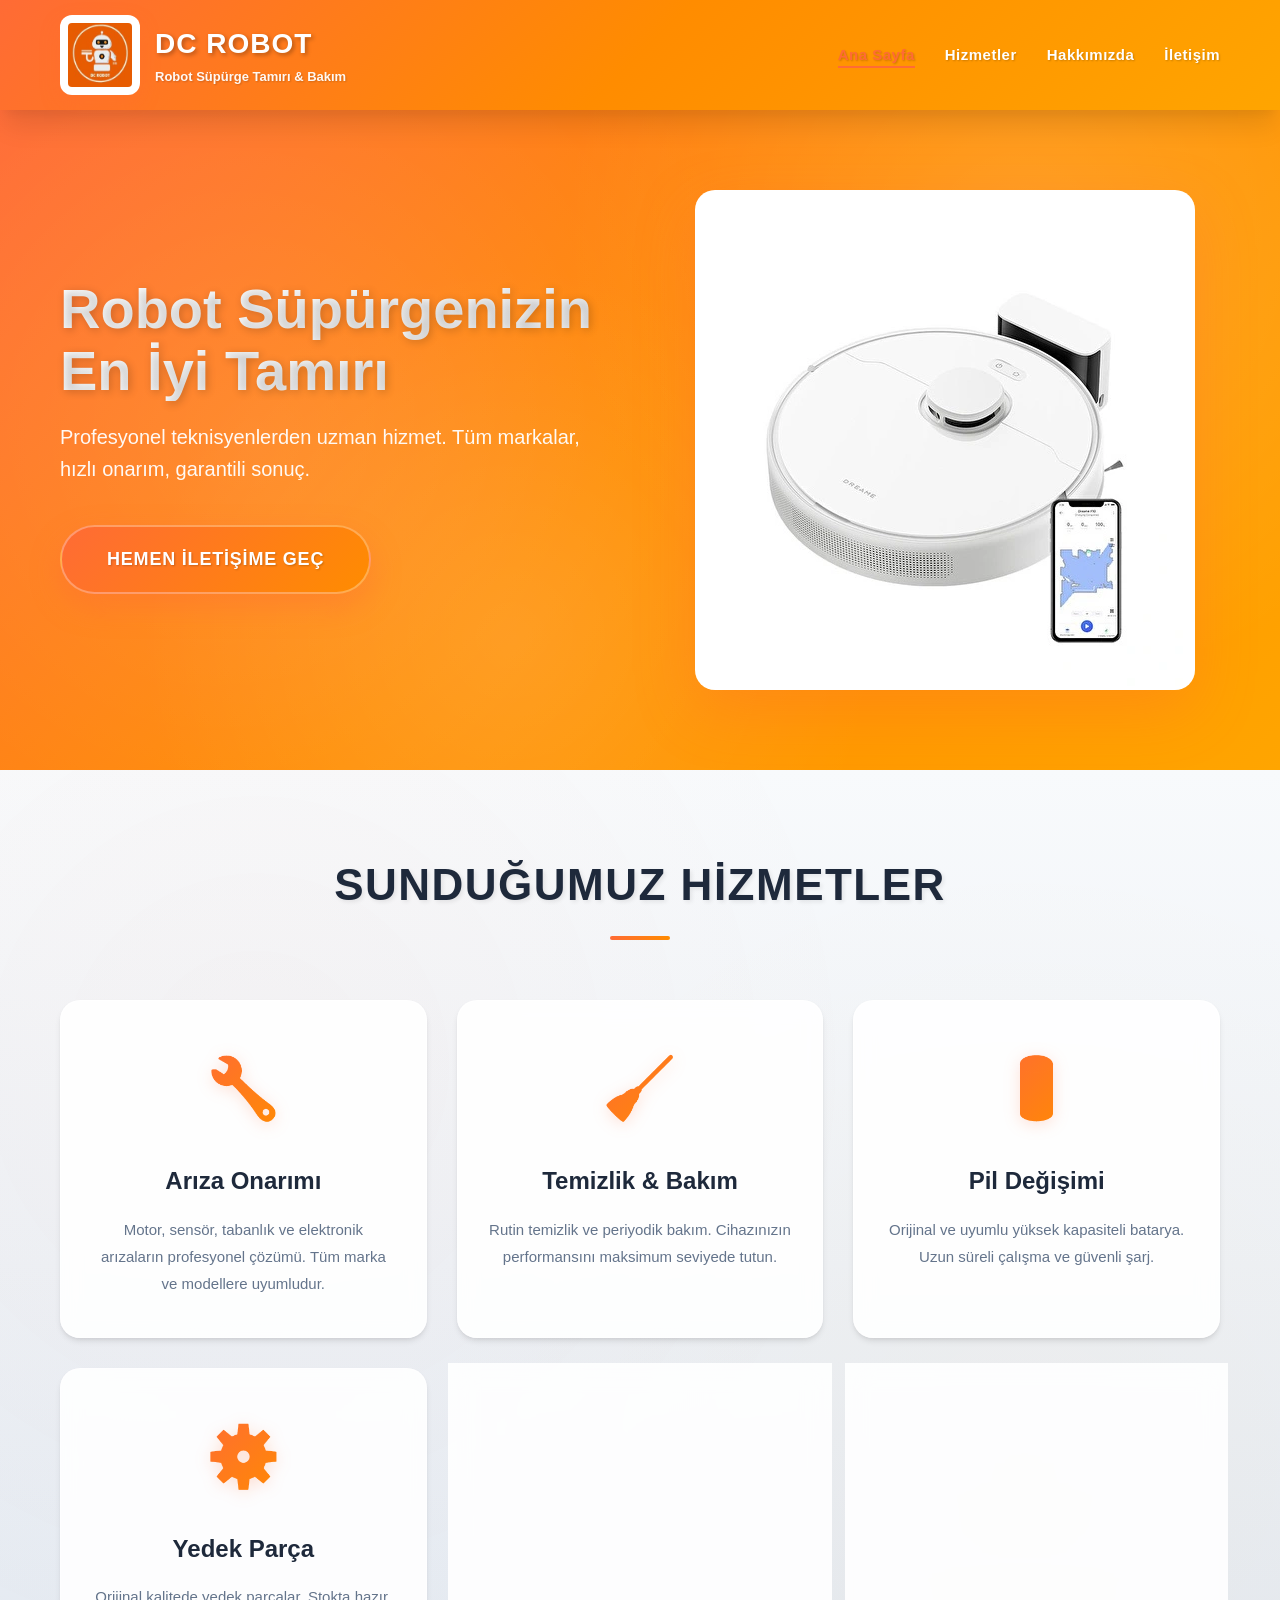
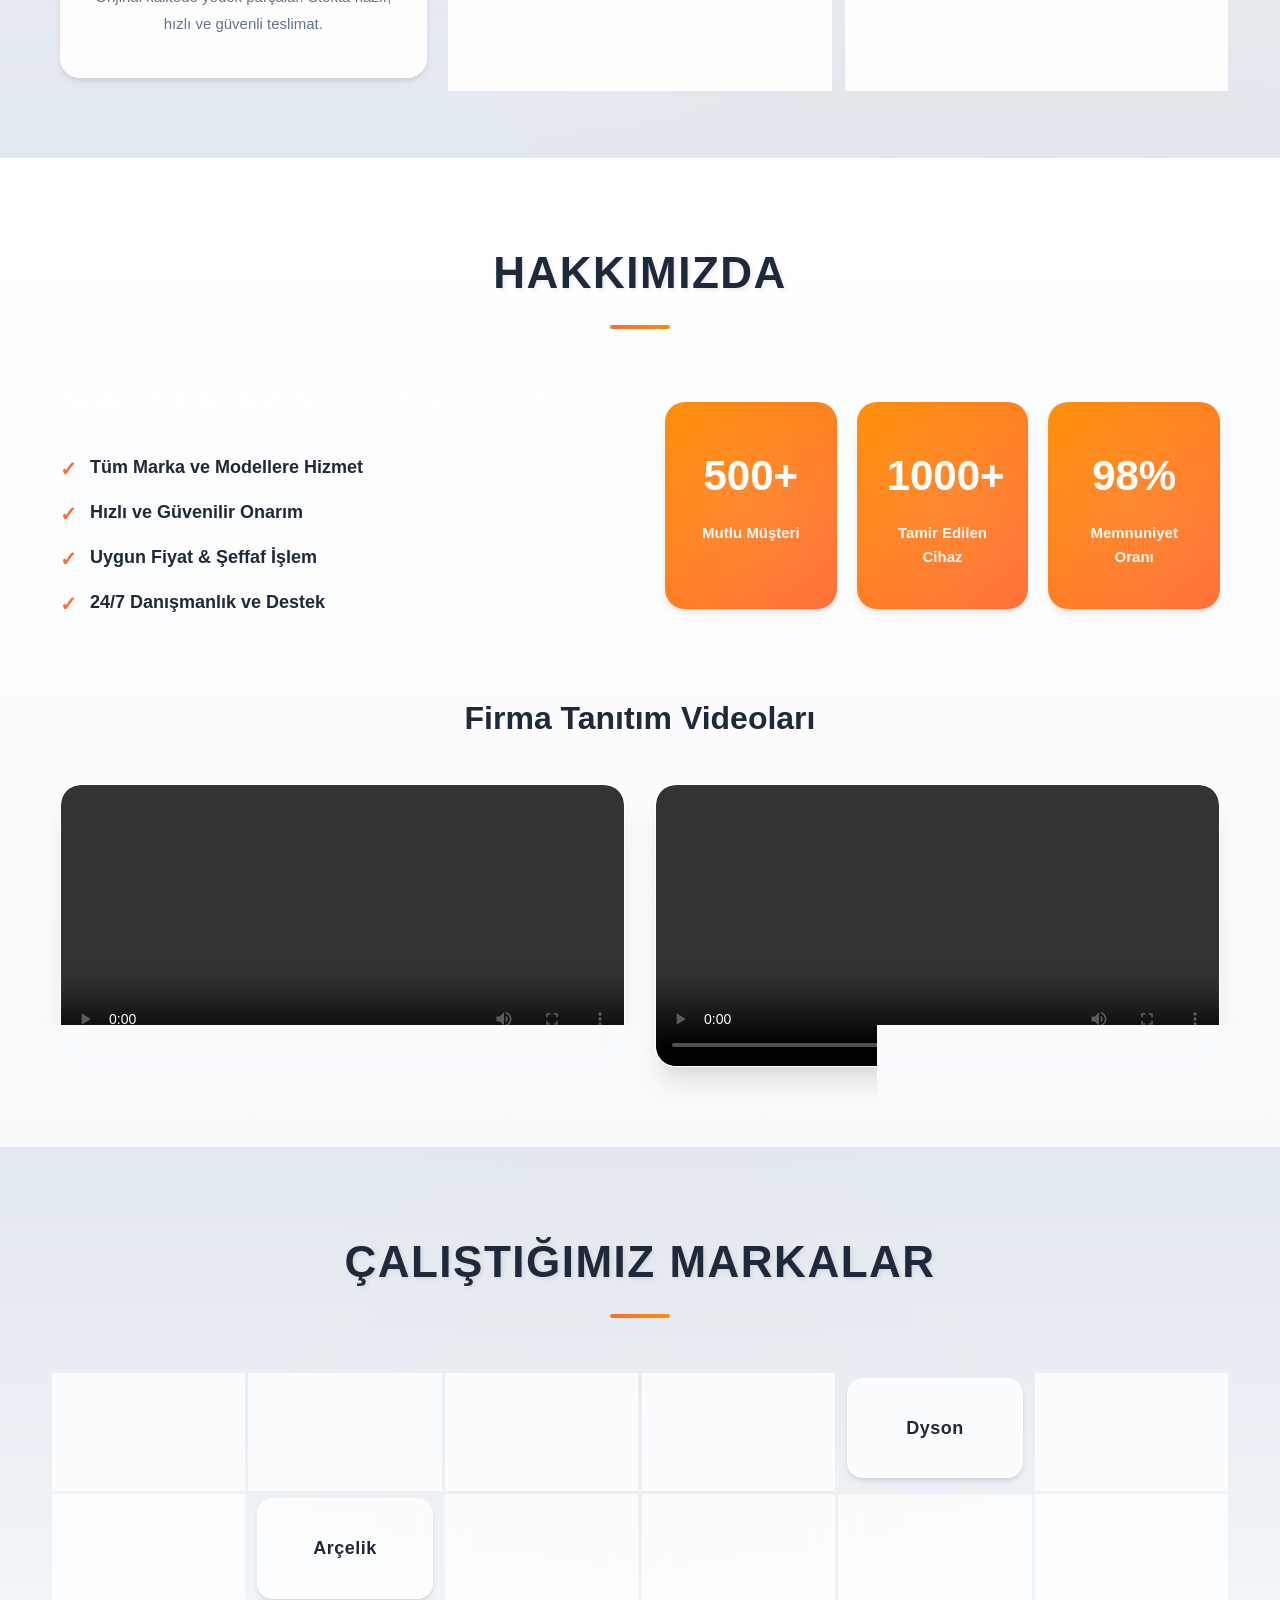
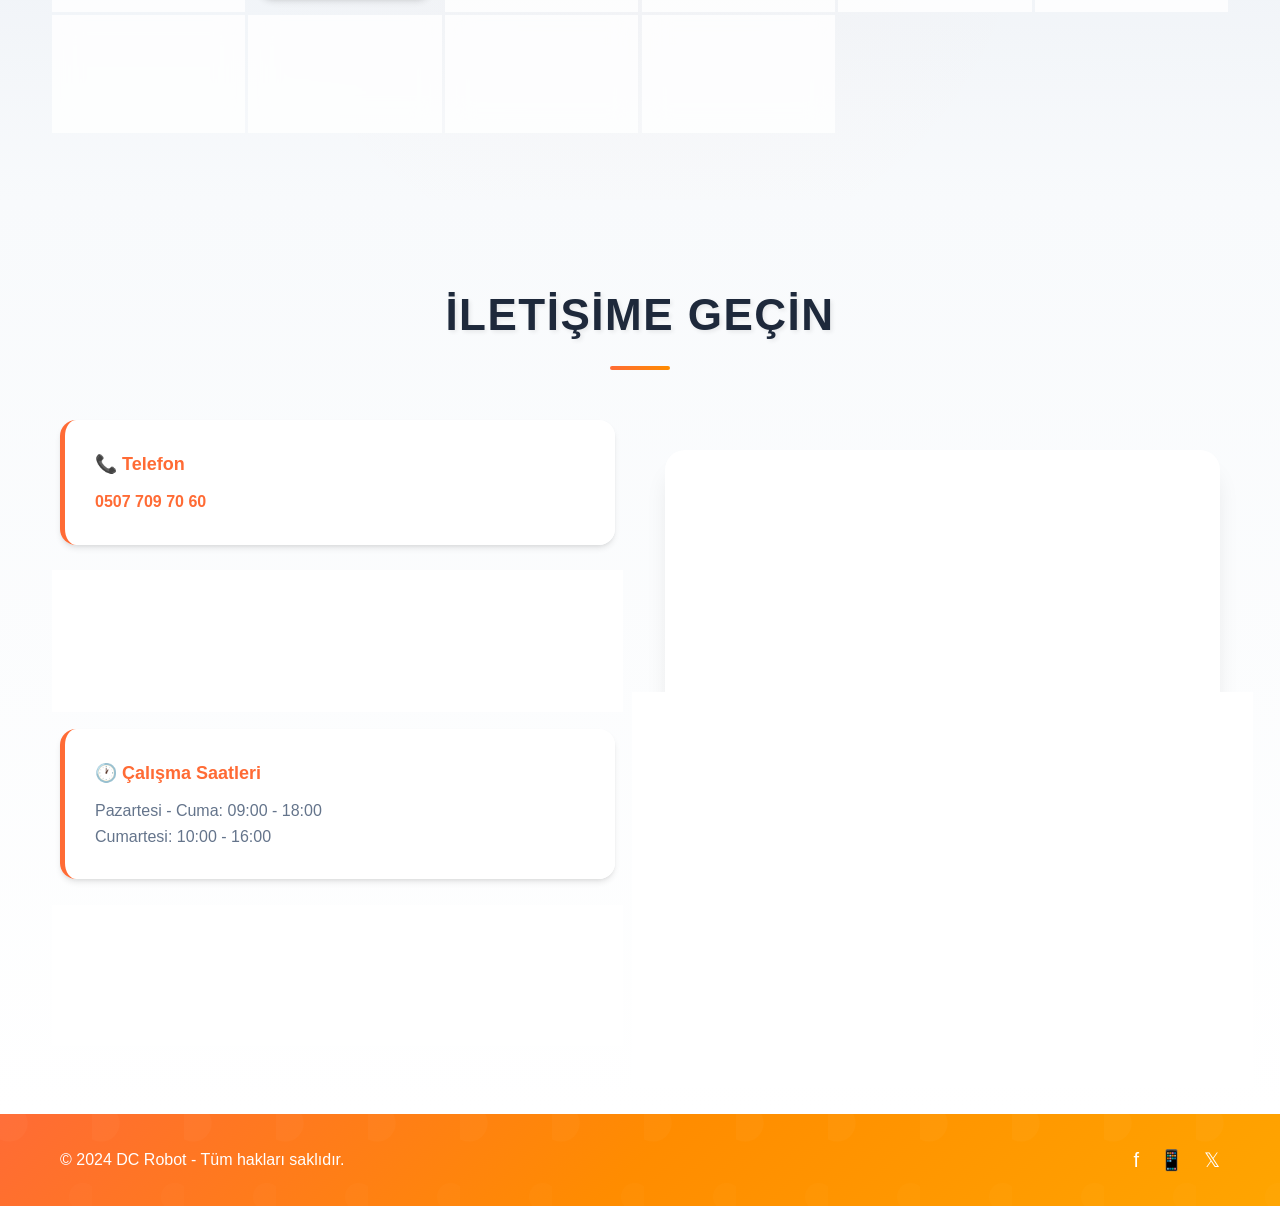
==== commit 94fbb34c: "Add files via upload" ====
--- a/index.html
+++ b/index.html
@@ -58,42 +58,6 @@
         </div>
     </section>
 
-    <!-- Promotion Banner -->
-    <section class="promo-banner">
-        <div class="container">
-            <div class="banner-content">
-                <div class="banner-text">
-                    <h2>DC ROBOT SÜPÜRGE SERVİSİ</h2>
-                    <p class="banner-subtitle">TÜM MARKA & MODELLERİN</p>
-                    <ul class="banner-services">
-                        <li>⭐ BATARYA DEĞİŞİMİ</li>
-                        <li>⭐ ANAKART ONARIMI</li>
-                        <li>⭐ BAKIM HİZMETİ</li>
-                        <li>⭐ YEDEK PARÇA</li>
-                    </ul>
-                    <div class="banner-contact">
-                        <p class="phone">📞 <strong>0507 709 70 60</strong></p>
-                        <p class="instagram">📱 <strong>@tokatrobotsurgeservis</strong></p>
-                    </div>
-                </div>
-                <div class="banner-image">
-                    <div class="slider-container" id="bannerSlider">
-                        <div class="slider-wrapper">
-                            <img src="resimler/425dba6274028715e967-0.webp" alt="Robot Süpürge 1" class="slide active">
-                            <img src="resimler/S8_Plus_White_ID.webp" alt="Robot Süpürge 2" class="slide">
-                            <img src="resimler/en-iyi-robot-supurge-hangisi.webp" alt="Robot Süpürge 3" class="slide">
-                        </div>
-                        <div class="slider-dots">
-                            <span class="dot active" data-slide="0"></span>
-                            <span class="dot" data-slide="1"></span>
-                            <span class="dot" data-slide="2"></span>
-                        </div>
-                    </div>
-                </div>
-            </div>
-        </div>
-    </section>
-
     <!-- Services Section -->
     <section id="services" class="services">
         <div class="container">
@@ -232,7 +196,7 @@
                 </div>
                 <div class="contact-map">
                     <iframe 
-                        src="https://www.google.com/maps/embed?pb=!1m18!1m12!1m3!1d3125.578!2d36.5408621!3d40.3426044!2m3!1f0!2f0!3f0!3m2!1i1024!2i768!4f13.1!3m3!1m2!1s0x407db9f8fe606df1%3A0x52dcc269c4202400!2sVali+Ayhan+%C3%87evik+Cd.+No%3A24!5e0!3m2!1str!2str!4v1600000000000!5m2!1str!2str" 
+                        src="https://www.google.com/maps/embed?pb=!1m14!1m8!1m3!1d3040.9990148461425!2d36.54073192!3d40.34236786!3m2!1i1024!2i768!4f13.1!3m3!1m2!1s0x407db95bb52f5eb5%3A0x8e82ff83974f1dc!2sTokat%20robot%20s%C3%BCp%C3%BCrge%20tamiri%20Dcrobot!5e0!3m2!1str!2str!4v1781992090968!5m2!1str!2str" 
                         width="100%" 
                         height="400" 
                         style="border:0;" 
--- a/style.css
+++ b/style.css
@@ -293,6 +293,20 @@
     z-index: 1;
 }
 
+@media (max-width: 768px) {
+    .hero .container {
+        grid-template-columns: 1fr;
+        gap: 30px;
+    }
+}
+
+@media (max-width: 480px) {
+    .hero .container {
+        grid-template-columns: 1fr;
+        gap: 20px;
+    }
+}
+
 .hero-content h2 {
     font-size: 56px;
     margin-bottom: 20px;
@@ -305,11 +319,35 @@
     background-clip: text;
 }
 
+@media (max-width: 768px) {
+    .hero-content h2 {
+        font-size: 36px;
+    }
+}
+
+@media (max-width: 480px) {
+    .hero-content h2 {
+        font-size: 28px;
+    }
+}
+
 .hero-content p {
     font-size: 20px;
     margin-bottom: 40px;
     opacity: 0.95;
     font-weight: 500;
+}
+
+@media (max-width: 768px) {
+    .hero-content p {
+        font-size: 16px;
+    }
+}
+
+@media (max-width: 480px) {
+    .hero-content p {
+        font-size: 14px;
+    }
 }
 
 .hero-image {
@@ -327,6 +365,19 @@
     box-shadow: 0 20px 60px rgba(255, 107, 53, 0.3);
     background: rgba(255, 255, 255, 0.1);
     backdrop-filter: blur(10px);
+}
+
+@media (max-width: 768px) {
+    .slider-container {
+        max-width: 400px;
+    }
+}
+
+@media (max-width: 480px) {
+    .slider-container {
+        max-width: 300px;
+        border-radius: 15px;
+    }
 }
 
 .slider-wrapper {
@@ -732,6 +783,26 @@
     text-shadow: 2px 2px 4px rgba(0, 0, 0, 0.08);
 }
 
+@media (max-width: 768px) {
+    .services h2,
+    .brands h2,
+    .about h2,
+    .contact h2 {
+        font-size: 32px;
+        margin-bottom: 40px;
+    }
+}
+
+@media (max-width: 480px) {
+    .services h2,
+    .brands h2,
+    .about h2,
+    .contact h2 {
+        font-size: 24px;
+        margin-bottom: 30px;
+    }
+}
+
 .services h2::after,
 .brands h2::after,
 .about h2::after,
@@ -753,6 +824,20 @@
     gap: 30px;
 }
 
+@media (max-width: 768px) {
+    .services-grid {
+        grid-template-columns: 1fr;
+        gap: 20px;
+    }
+}
+
+@media (max-width: 480px) {
+    .services-grid {
+        grid-template-columns: 1fr;
+        gap: 15px;
+    }
+}
+
 .service-card {
     background: rgba(255, 255, 255, 0.9);
     backdrop-filter: blur(10px);
@@ -764,6 +849,18 @@
     border: 1px solid rgba(255, 255, 255, 0.5);
     position: relative;
     overflow: hidden;
+}
+
+@media (max-width: 768px) {
+    .service-card {
+        padding: 30px 20px;
+    }
+}
+
+@media (max-width: 480px) {
+    .service-card {
+        padding: 25px 15px;
+    }
 }
 
 .service-card::before {
@@ -841,10 +938,36 @@
     align-items: center;
 }
 
+@media (max-width: 768px) {
+    .about-content {
+        grid-template-columns: 1fr;
+        gap: 30px;
+    }
+}
+
+@media (max-width: 480px) {
+    .about-content {
+        grid-template-columns: 1fr;
+        gap: 20px;
+    }
+}
+
 .about-text h3 {
     font-size: 28px;
     margin-bottom: 30px;
     color: var(--primary-color);
+}
+
+@media (max-width: 768px) {
+    .about-text h3 {
+        font-size: 22px;
+    }
+}
+
+@media (max-width: 480px) {
+    .about-text h3 {
+        font-size: 18px;
+    }
 }
 
 .benefits-list {
@@ -879,6 +1002,20 @@
     display: grid;
     grid-template-columns: repeat(3, 1fr);
     gap: 20px;
+}
+
+@media (max-width: 768px) {
+    .about-stats {
+        grid-template-columns: 1fr;
+        gap: 15px;
+    }
+}
+
+@media (max-width: 480px) {
+    .about-stats {
+        grid-template-columns: 1fr;
+        gap: 10px;
+    }
 }
 
 .stat-box {
@@ -891,6 +1028,18 @@
     transition: all 0.4s cubic-bezier(0.25, 0.46, 0.45, 0.94);
     position: relative;
     overflow: hidden;
+}
+
+@media (max-width: 768px) {
+    .stat-box {
+        padding: 30px 20px;
+    }
+}
+
+@media (max-width: 480px) {
+    .stat-box {
+        padding: 25px 15px;
+    }
 }
 
 .stat-box::before {
@@ -1028,6 +1177,20 @@
     display: grid;
     grid-template-columns: repeat(auto-fit, minmax(150px, 1fr));
     gap: 20px;
+}
+
+@media (max-width: 768px) {
+    .brands-grid {
+        grid-template-columns: repeat(2, 1fr);
+        gap: 15px;
+    }
+}
+
+@media (max-width: 480px) {
+    .brands-grid {
+        grid-template-columns: repeat(2, 1fr);
+        gap: 10px;
+    }
 }
 
 .brand-item {
@@ -1049,6 +1212,22 @@
     letter-spacing: 0.5px;
 }
 
+@media (max-width: 768px) {
+    .brand-item {
+        padding: 25px 15px;
+        font-size: 16px;
+        min-height: 80px;
+    }
+}
+
+@media (max-width: 480px) {
+    .brand-item {
+        padding: 20px 10px;
+    font-size: 14px;
+    min-height: 70px;
+    }
+}
+
 .brand-item:hover {
     background: linear-gradient(135deg, #FF6B35, #FF8C00);
     color: var(--white);
@@ -1085,6 +1264,20 @@
     display: grid;
     grid-template-columns: 1fr 1fr;
     gap: 50px;
+}
+
+@media (max-width: 768px) {
+    .contact-content {
+        grid-template-columns: 1fr;
+        gap: 30px;
+    }
+}
+
+@media (max-width: 480px) {
+    .contact-content {
+        grid-template-columns: 1fr;
+        gap: 20px;
+    }
 }
 
 .contact-info {
@@ -1104,6 +1297,18 @@
     border-left: 5px solid #FF6B35;
     position: relative;
     overflow: hidden;
+}
+
+@media (max-width: 768px) {
+    .info-box {
+        padding: 25px 20px;
+    }
+}
+
+@media (max-width: 480px) {
+    .info-box {
+        padding: 20px 15px;
+    }
 }
 
 .info-box::before {
@@ -1244,6 +1449,20 @@
     align-items: center;
 }
 
+@media (max-width: 768px) {
+    .footer .container {
+        flex-direction: column;
+        gap: 15px;
+    }
+}
+
+@media (max-width: 480px) {
+    .footer .container {
+        flex-direction: column;
+        gap: 10px;
+    }
+}
+
 .social-links {
     display: flex;
     gap: 20px;
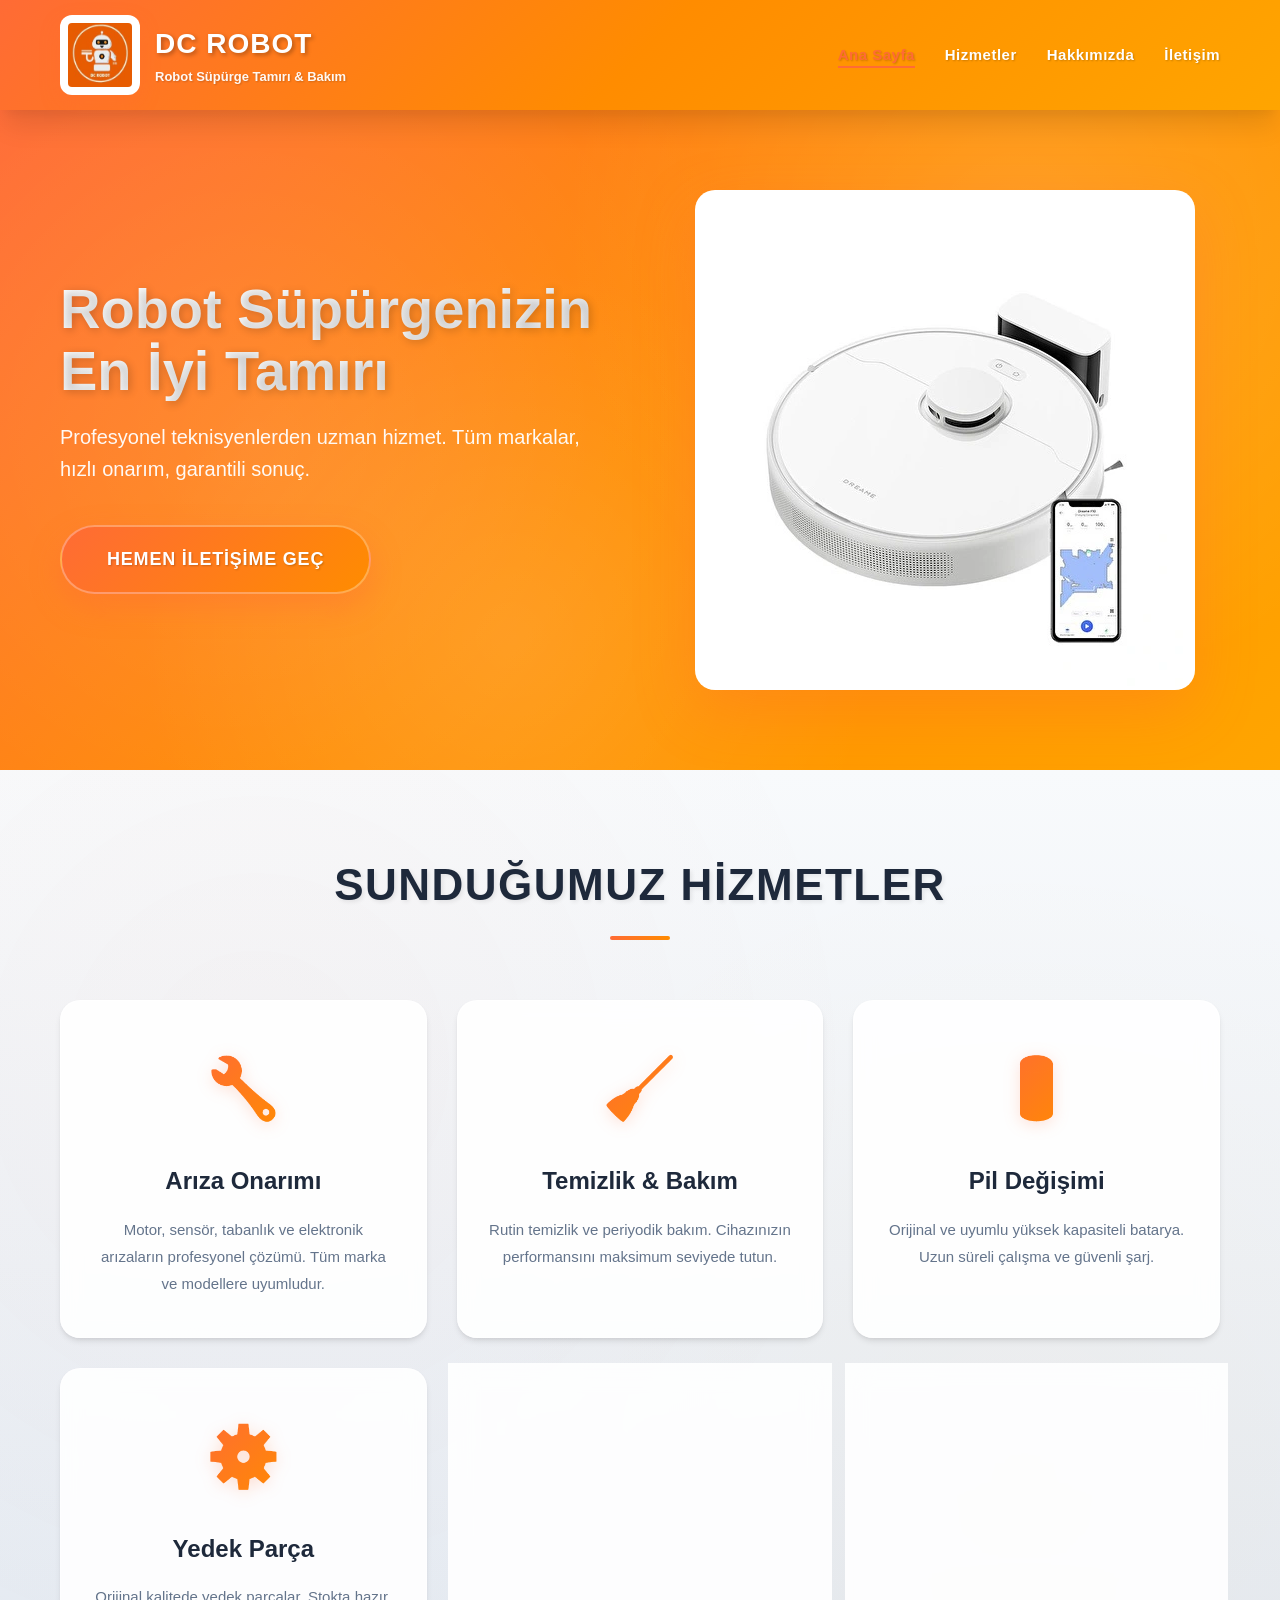
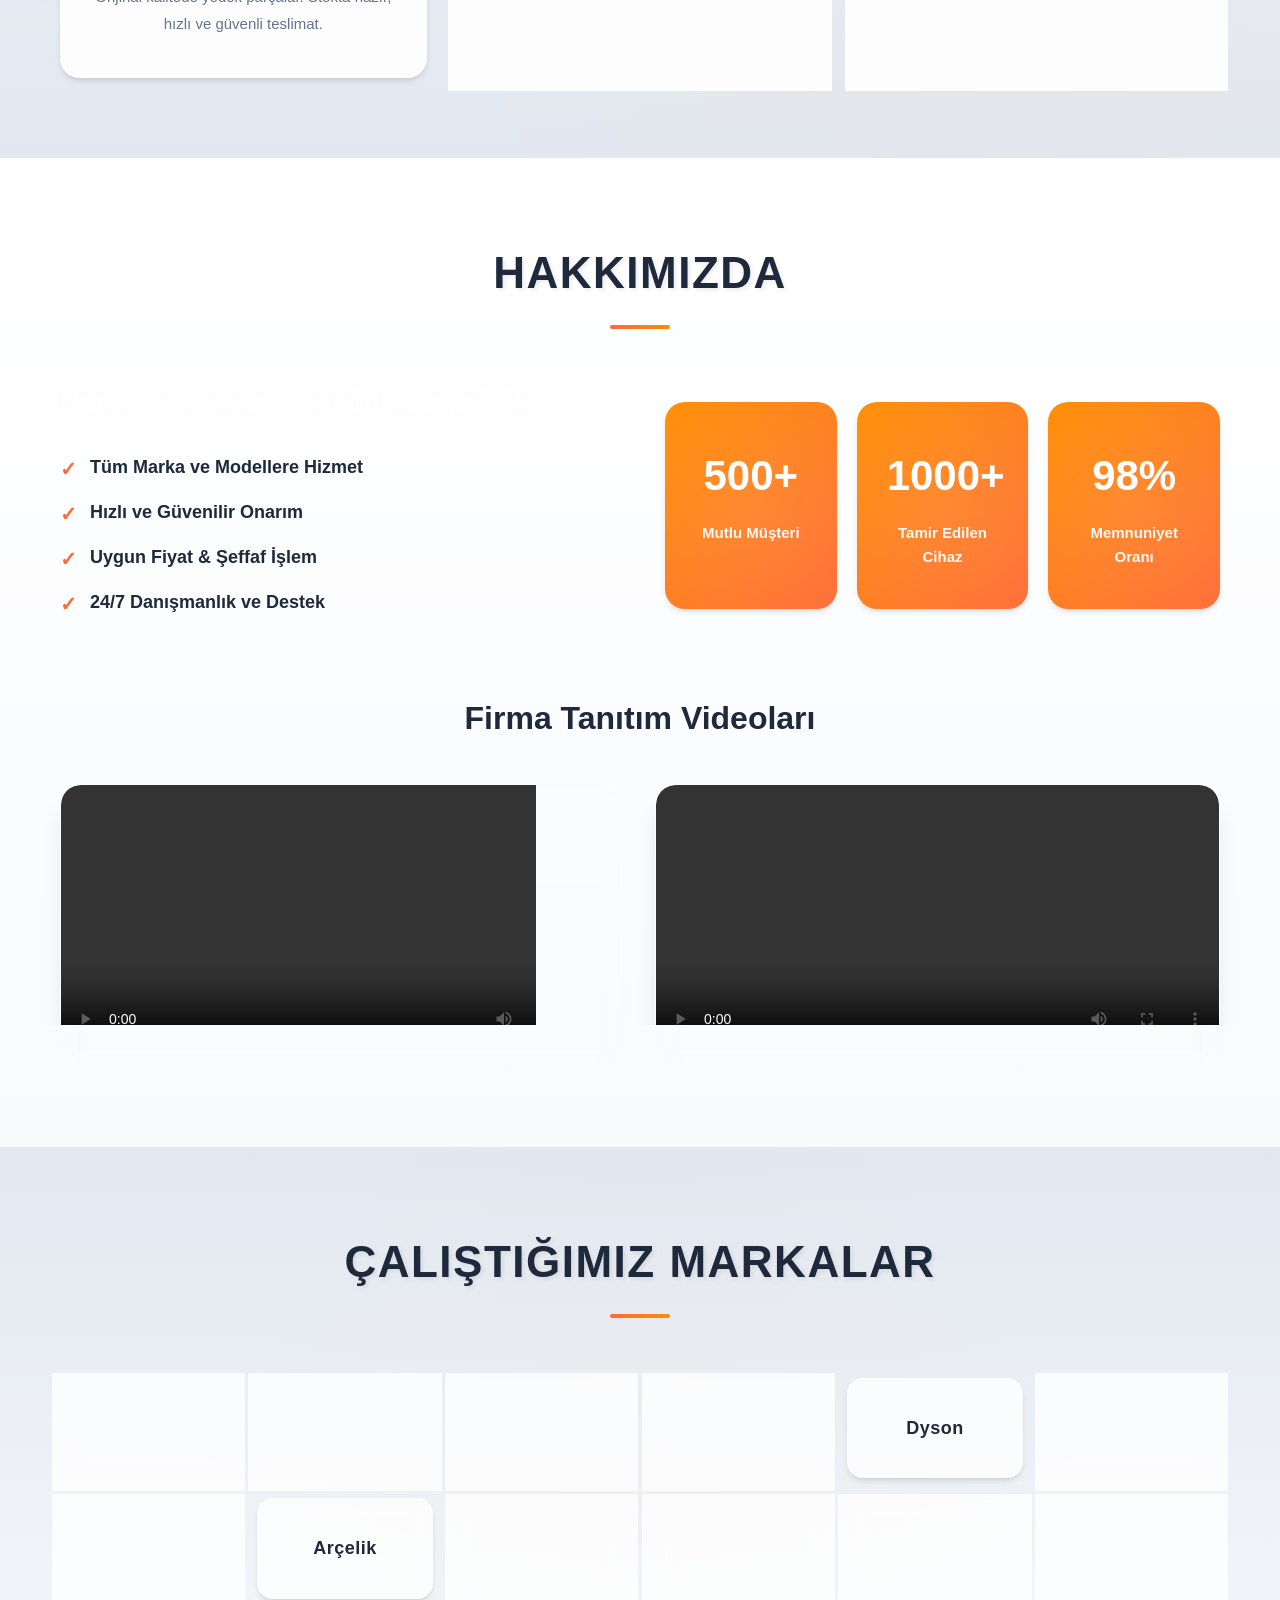
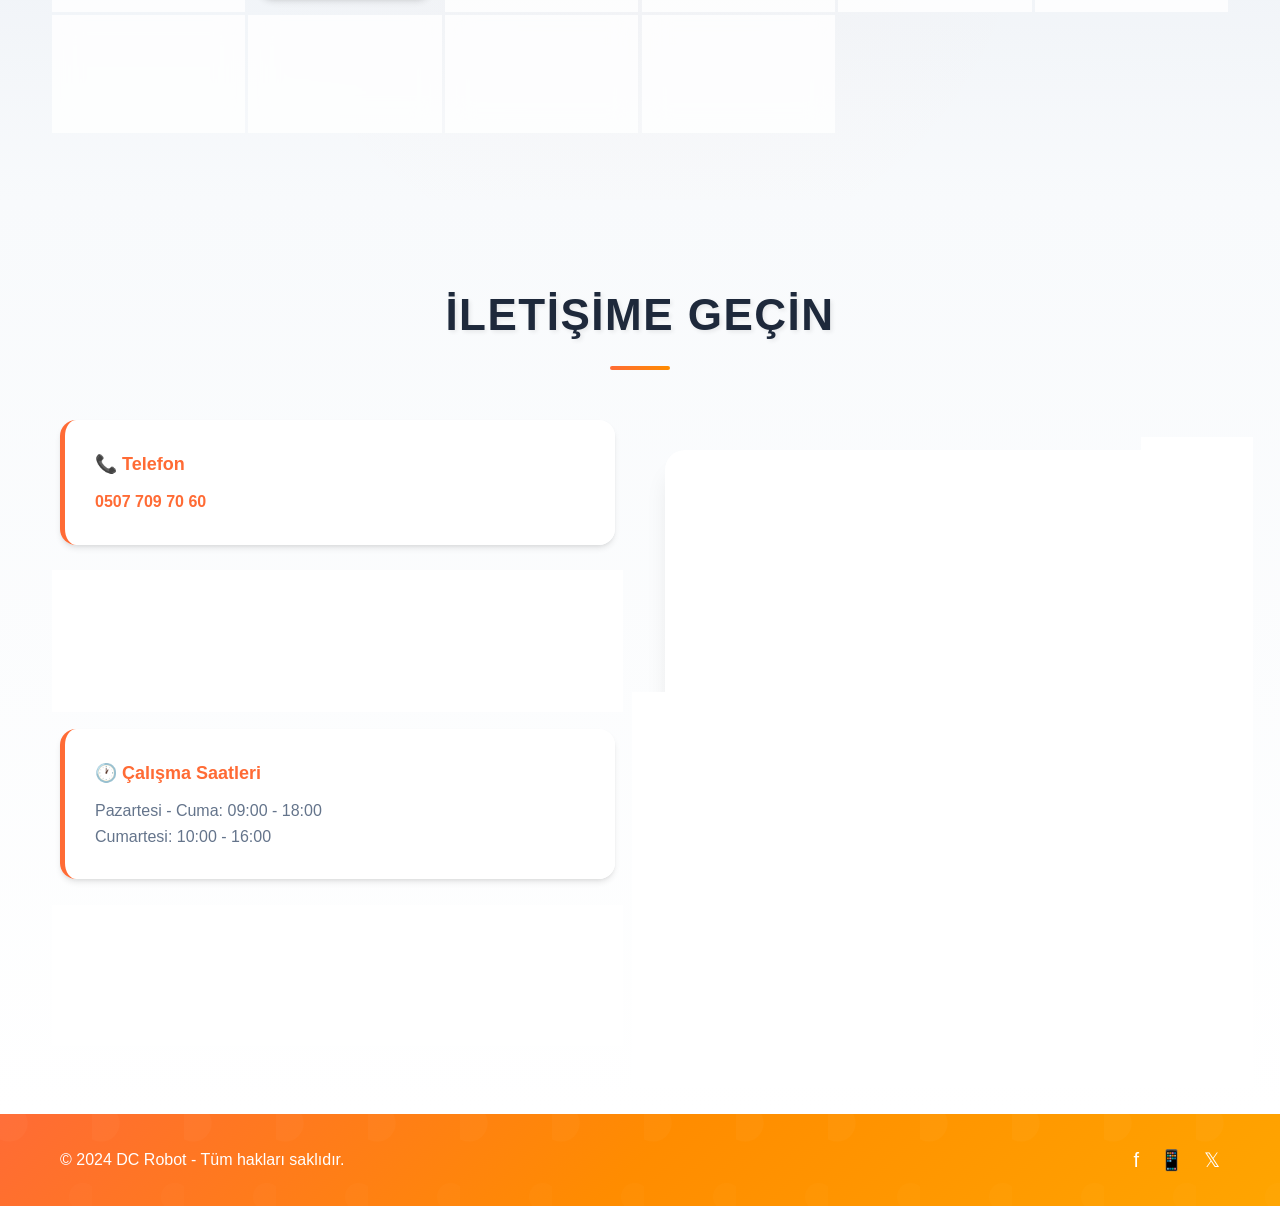
==== commit 760c596c: "Add files via upload" ====
--- a/index.html
+++ b/index.html
@@ -183,7 +183,7 @@
                     </div>
                     <div class="info-box">
                         <h3>📱 Instagram</h3>
-                        <p><a href="https://instagram.com/tokatrobotsupurgeservisi" target="_blank">@tokatrobotsupurgeservisi</a></p>
+                        <p><a href="https://www.instagram.com/tokatrobotsupurgeservisi" target="_blank">@tokatrobotsupurgeservisi</a></p>
                     </div>
                     <div class="info-box">
                         <h3>🕐 Çalışma Saatleri</h3>
@@ -191,7 +191,7 @@
                     </div>
                     <div class="info-box">
                         <h3>📍 Konum</h3>
-                        <p><a href="https://maps.app.goo.gl/2gYbdU5YSy6GDmgJ9" target="_blank">Haritada Gör</a></p>
+                        <p><a href="https://www.google.com/maps/search/?api=1&query=Tokat+robot+süpürge+tamiri+Dcrobot" target="_blank">Haritada Gör</a></p>
                     </div>
                 </div>
                 <div class="contact-map">
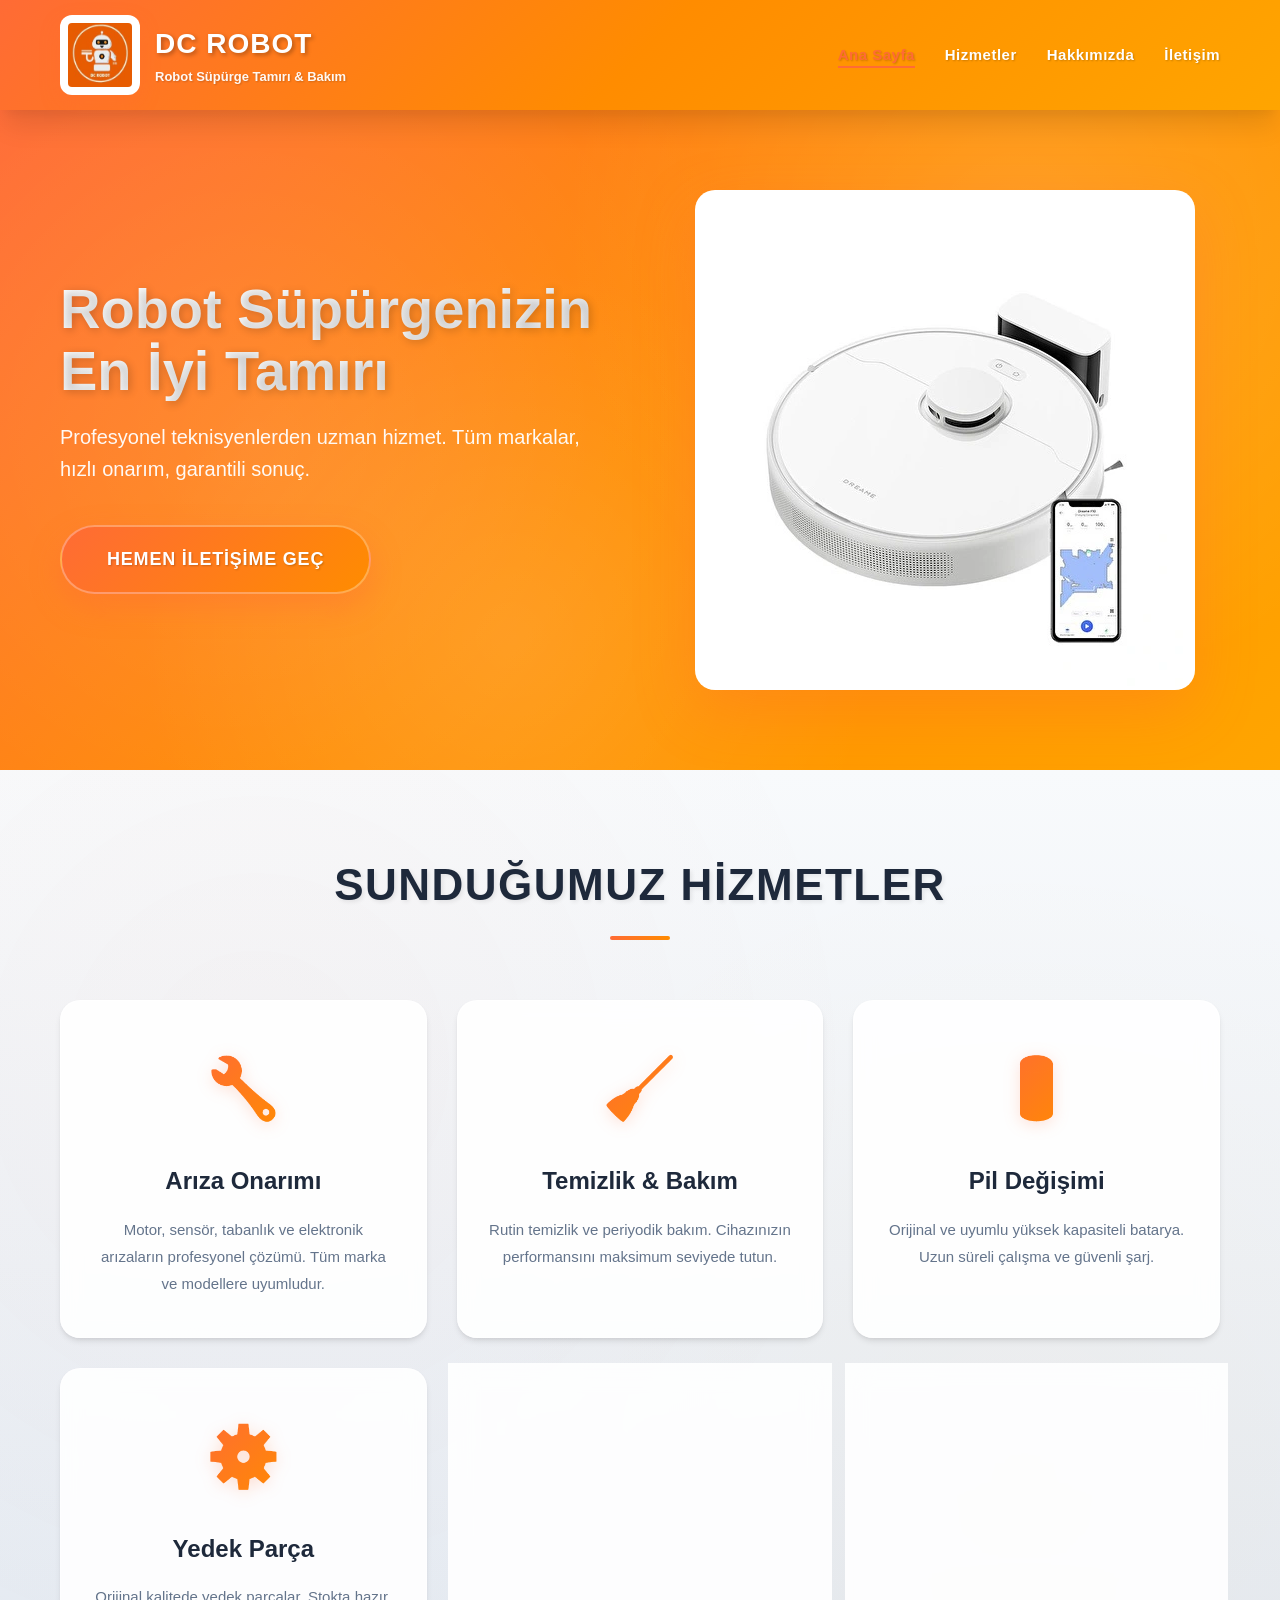
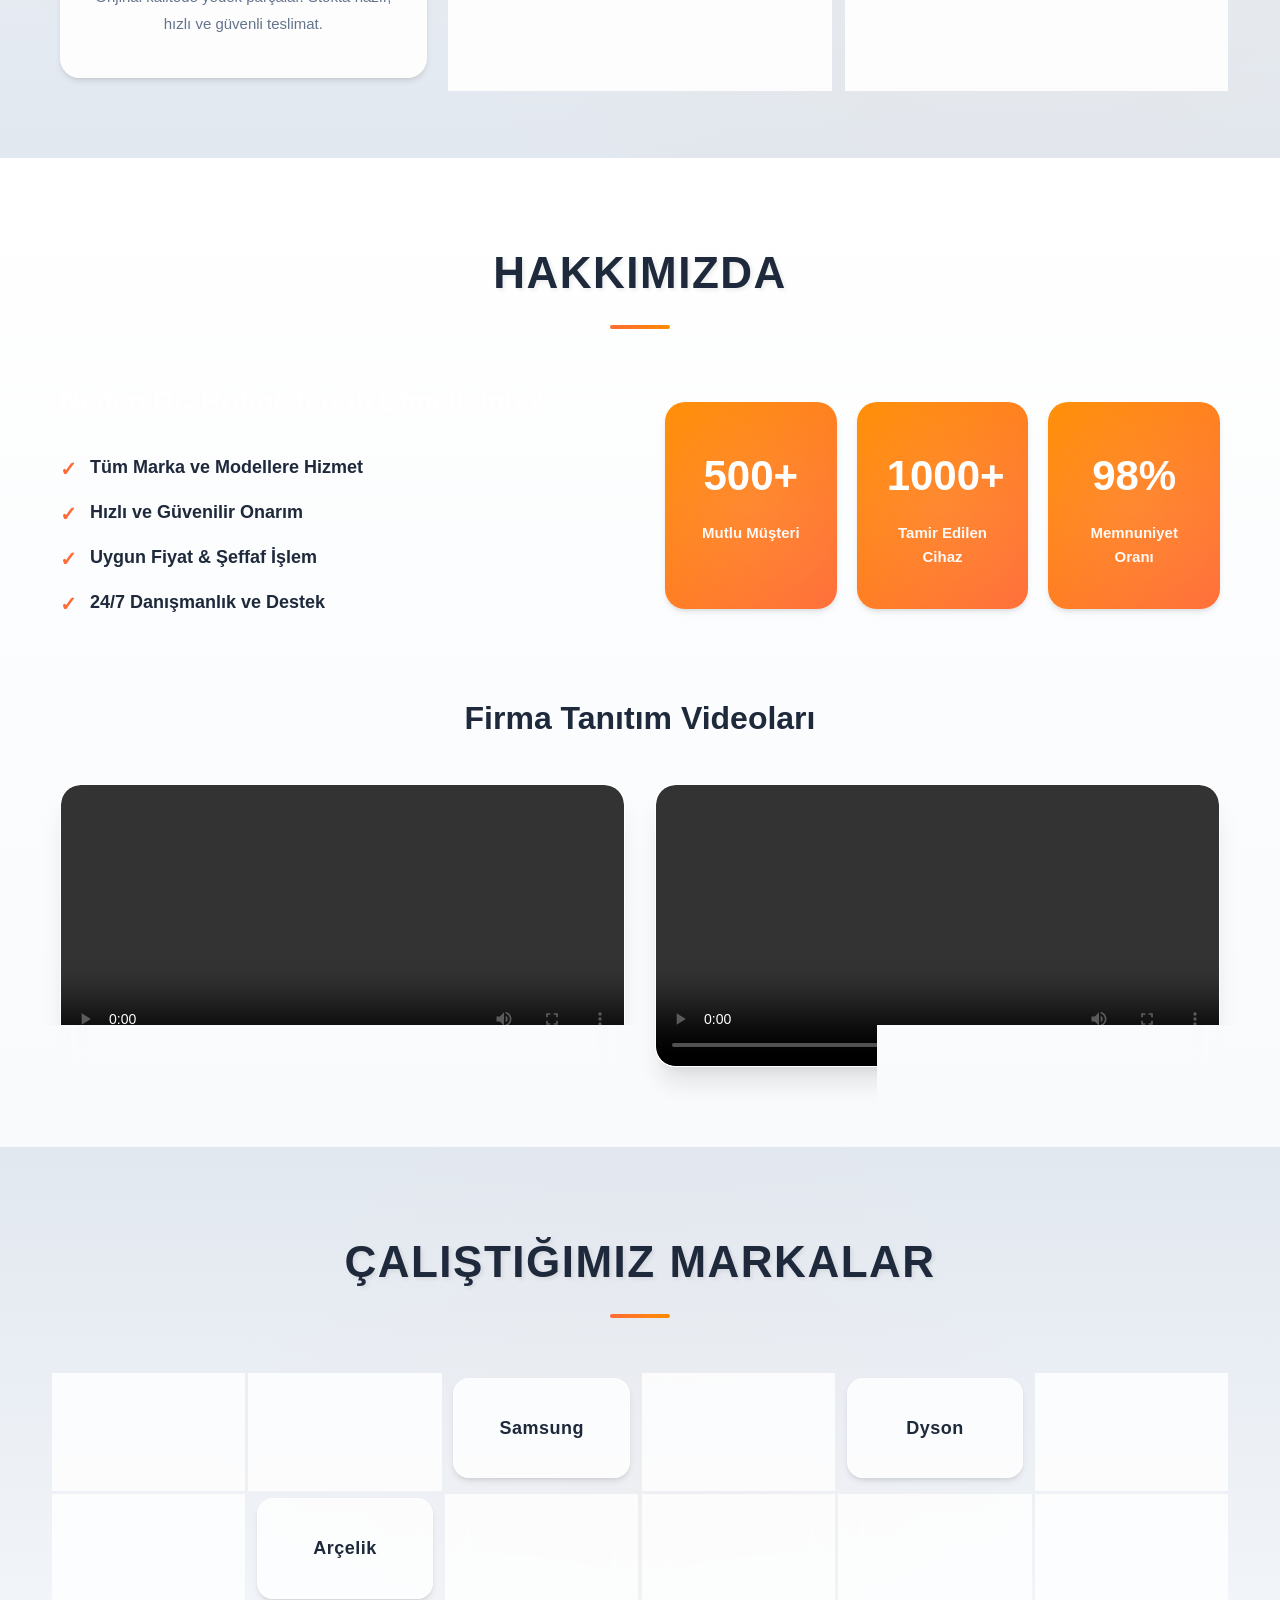
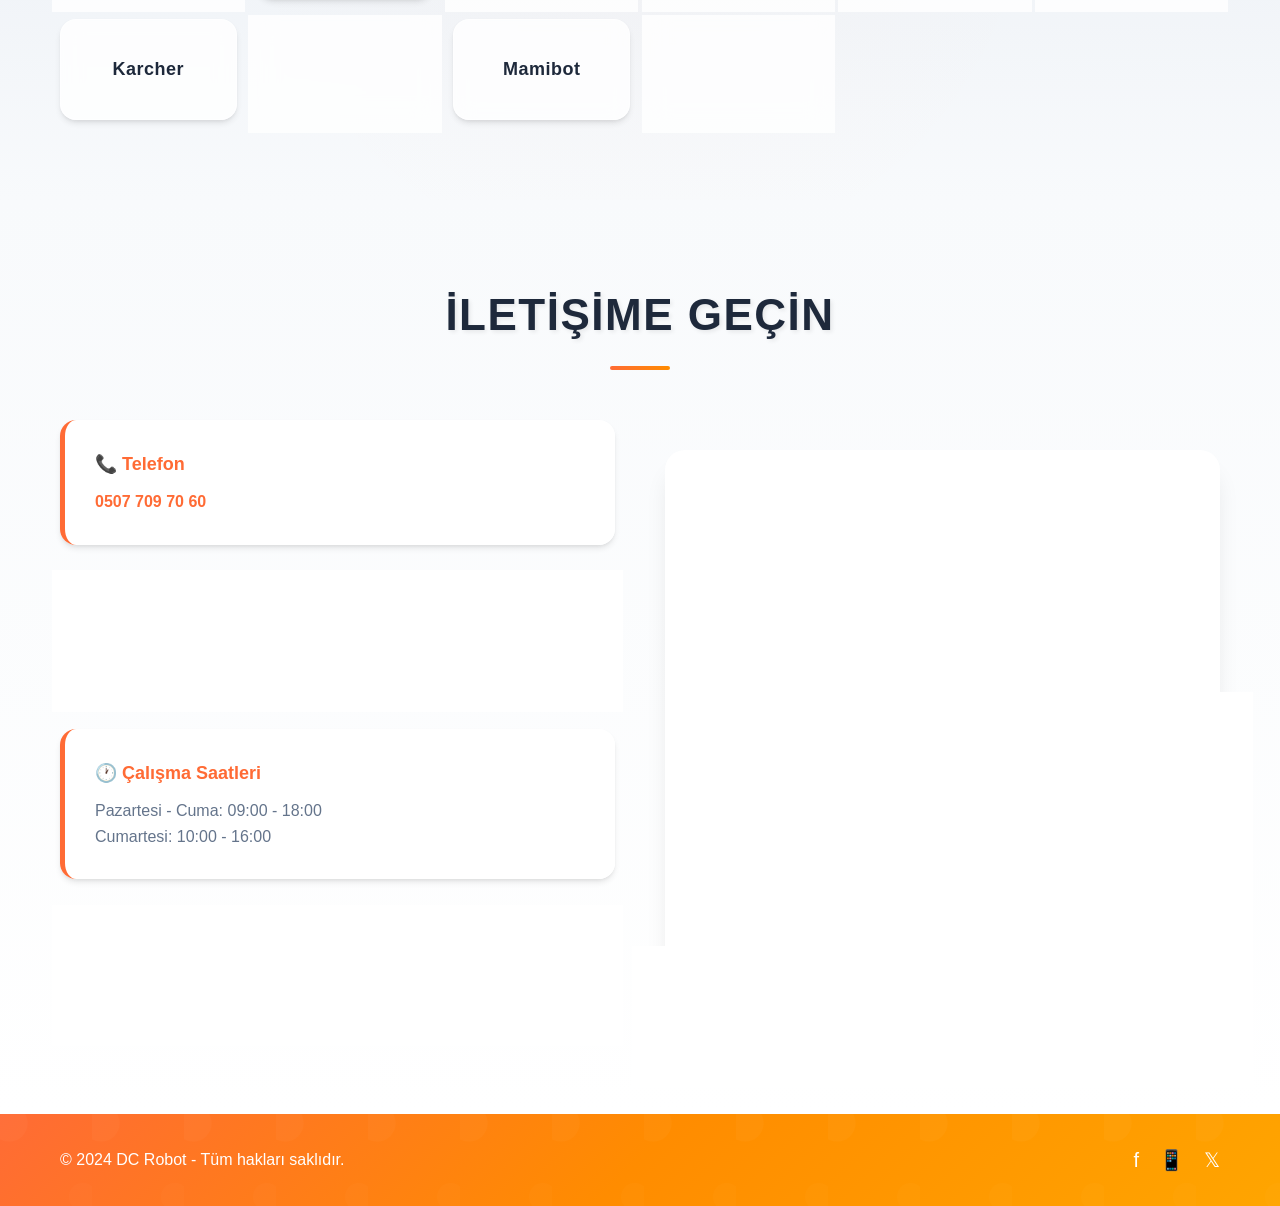
==== commit 21b4ce28: "Add files via upload" ====
--- a/index.html
+++ b/index.html
@@ -179,11 +179,11 @@
                 <div class="contact-info">
                     <div class="info-box">
                         <h3>📞 Telefon</h3>
-                        <p><a href="tel:+905077097060">0507 709 70 60</a></p>
+                        <p><a href="tel:+905077097060" style="pointer-events: auto !important; position: relative; z-index: 10;">0507 709 70 60</a></p>
                     </div>
                     <div class="info-box">
                         <h3>📱 Instagram</h3>
-                        <p><a href="https://www.instagram.com/tokatrobotsupurgeservisi" target="_blank">@tokatrobotsupurgeservisi</a></p>
+                        <p><a href="https://www.instagram.com/tokatrobotsupurgeservisi" target="_blank" style="pointer-events: auto !important; position: relative; z-index: 10;">@tokatrobotsupurgeservisi</a></p>
                     </div>
                     <div class="info-box">
                         <h3>🕐 Çalışma Saatleri</h3>
@@ -191,7 +191,7 @@
                     </div>
                     <div class="info-box">
                         <h3>📍 Konum</h3>
-                        <p><a href="https://www.google.com/maps/search/?api=1&query=Tokat+robot+süpürge+tamiri+Dcrobot" target="_blank">Haritada Gör</a></p>
+                        <p><a href="https://www.google.com/maps/search/?api=1&query=Tokat+robot+süpürge+tamiri+Dcrobot" target="_blank" style="pointer-events: auto !important; position: relative; z-index: 10;">Haritada Gör</a></p>
                     </div>
                 </div>
                 <div class="contact-map">
--- a/style.css
+++ b/style.css
@@ -1242,6 +1242,8 @@
 .contact {
     padding: 80px 0;
     background: linear-gradient(180deg, #f8fafc 0%, #ffffff 100%);
+    position: relative;
+    z-index: 1;
 }
 
 @media (max-width: 768px) {
@@ -1264,6 +1266,8 @@
     display: grid;
     grid-template-columns: 1fr 1fr;
     gap: 50px;
+    position: relative;
+    z-index: 1;
 }
 
 @media (max-width: 768px) {
@@ -1284,6 +1288,8 @@
     display: grid;
     grid-template-columns: 1fr;
     gap: 30px;
+    position: relative;
+    z-index: 1;
 }
 
 .info-box {
@@ -1296,7 +1302,13 @@
     transition: all 0.4s cubic-bezier(0.25, 0.46, 0.45, 0.94);
     border-left: 5px solid #FF6B35;
     position: relative;
-    overflow: hidden;
+    z-index: 1;
+}
+
+.info-box a {
+    position: relative;
+    z-index: 2;
+    pointer-events: auto;
 }
 
 @media (max-width: 768px) {
@@ -1321,6 +1333,7 @@
     background: linear-gradient(135deg, rgba(255, 107, 53, 0.05) 0%, transparent 100%);
     opacity: 0;
     transition: opacity 0.3s ease;
+    pointer-events: none;
 }
 
 .info-box:hover::before {
